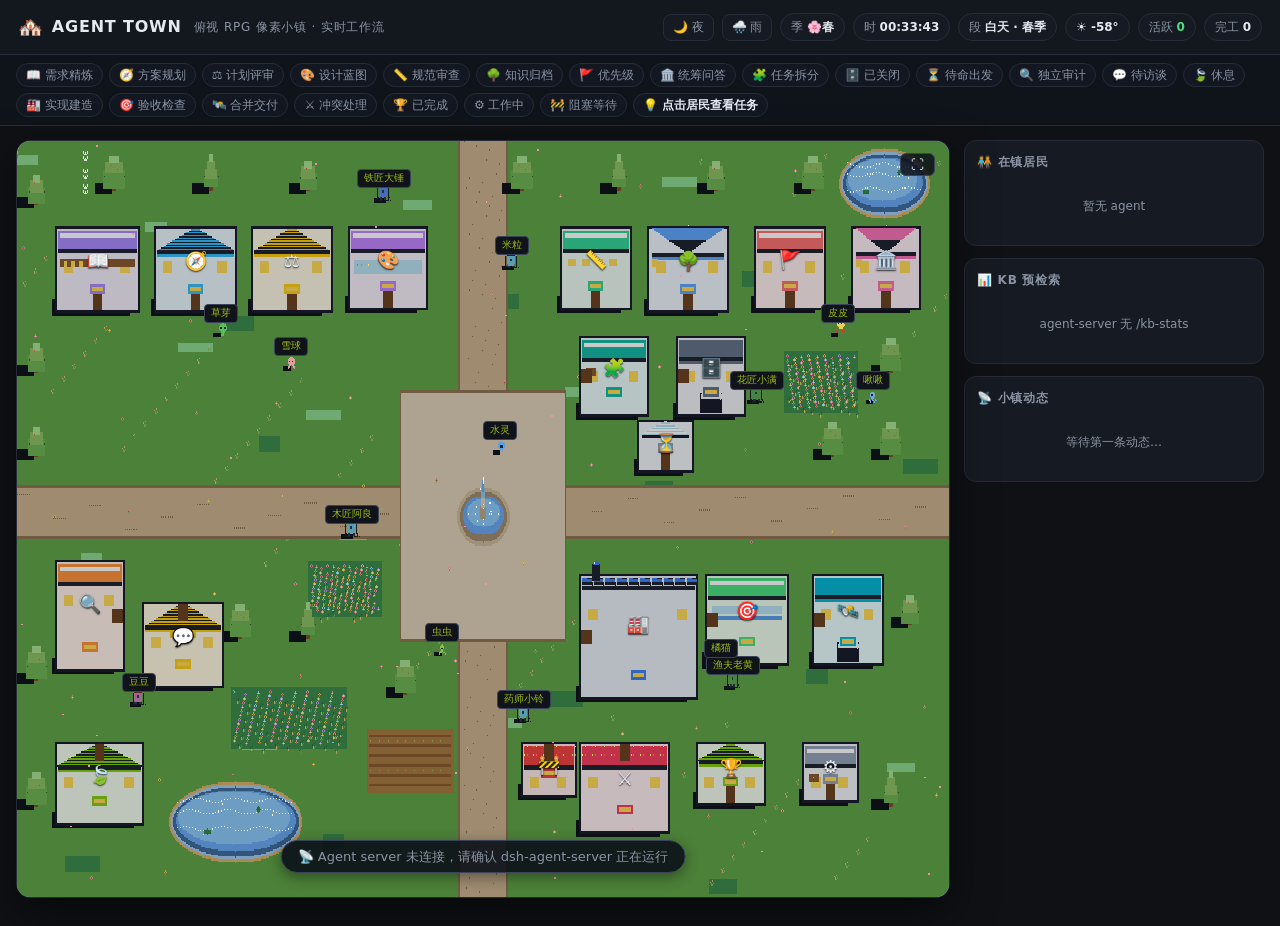
==== deploy/dsh-plugins/agent-monitor.html @ 8bdaf9b3 "feat(monitor): 建筑标牌 18px + 顶部图例动态对齐小镇建筑 - building-sign font-size 17px -> 18px - 顶部状态图例改为从 BUILDING_" ====
<!doctype html>
<html lang="zh-CN">
<head>
<meta charset="utf-8">
<meta name="viewport" content="width=device-width, initial-scale=1">
<title>Agent Town · 像素小镇</title>
<style>
  :root {
    color-scheme: dark;
    --bg: #0f1115; --panel: #161a22; --panel-2: #1c212b; --border: #262c37;
    --text: #e5e9f0; --dim: #8b94a3; --accent: #5eead4; --green: #4ade80;
  }
  * { box-sizing: border-box; }
  body { margin: 0; background: var(--bg); color: var(--text); font: 14px/1.5 system-ui, -apple-system, "Segoe UI", Roboto, "PingFang SC", "Microsoft YaHei", sans-serif; }
  a { color: var(--accent); text-decoration: none; }

  header {
    display: flex; align-items: center; flex-wrap: wrap; gap: 12px;
    padding: 12px 18px; background: rgba(20,24,32,.92);
    border-bottom: 1px solid var(--border); position: sticky; top: 0; z-index: 30;
  }
  .brand { display: flex; align-items: center; gap: 8px; font-weight: 800; letter-spacing: .05em; font-size: 16px; }
  .brand .logo { font-size: 20px; }
  .brand .sub { color: var(--dim); font-size: 12px; font-weight: 400; margin-left: 4px; }
  .stats { margin-left: auto; display: flex; gap: 8px; flex-wrap: wrap; align-items: center; }
  .stat { border: 1px solid var(--border); background: var(--panel); border-radius: 999px; padding: 4px 10px; color: var(--dim); font-size: 12px; }
  .stat b { color: var(--text); }
  .stat.live b { color: var(--green); }
  .iconbtn { background: var(--panel); border: 1px solid var(--border); color: var(--dim); border-radius: 8px; padding: 4px 9px; font-size: 12px; cursor: pointer; }
  .iconbtn:hover { color: var(--text); border-color: var(--accent); }
  .legend { display: flex; gap: 6px; flex-wrap: wrap; padding: 8px 16px; border-bottom: 1px solid var(--border); background: rgba(16,20,28,.8); }
  .legend span { color: var(--dim); font-size: 12px; border: 1px solid var(--border); border-radius: 999px; padding: 2px 9px; background: #121722; }
  .legend b { color: var(--text); }

  .layout { display: grid; grid-template-columns: minmax(0,1fr) 300px; gap: 14px; padding: 14px 16px 28px; max-width: 1680px; margin: 0 auto; }
  @media (max-width: 980px) { .layout { grid-template-columns: 1fr; } }

  .town-panel { background: #12151d; border: 1px solid var(--border); border-radius: 14px; overflow: hidden; box-shadow: 0 16px 44px rgba(0,0,0,.5); position: relative; min-height: 520px; }
  .town { position: relative; width: 100%; height: clamp(600px, 84vh, 960px); overflow: hidden; background: #78c8f0; }
  canvas { display: block; width: 100%; height: 100%; image-rendering: pixelated; image-rendering: crisp-edges; }
  #fullscreenBtn { position: absolute; top: 12px; right: 14px; z-index: 20; background: rgba(12,16,24,.85); color: #fff; border: 1px solid #3a4358; border-radius: 6px; padding: 3px 10px; font-size: 13px; cursor: pointer; }
  #fullscreenBtn:hover { border-color: var(--accent); color: var(--accent); }
  #empty { position: absolute; left: 50%; bottom: 24px; transform: translateX(-50%); background: rgba(12,16,24,.9); border: 1px solid #3a4358; color: var(--dim); border-radius: 999px; padding: 6px 16px; z-index: 8; font-size: 13px; box-shadow: 0 4px 14px rgba(0,0,0,.4); }

  .agent-hit { position: absolute; transform: translate(-50%,-100%); pointer-events: auto; cursor: pointer; z-index: 5; width: 26px; height: 32px; }
  .agent-hit .ab { position: absolute; left: 50%; bottom: 42px; transform: translateX(-50%); white-space: nowrap; background: #10131a; border: 1px solid #39435a; color: #e5e9f0; padding: 3px 7px; font-size: 11px; border-radius: 6px; box-shadow: 0 4px 10px rgba(0,0,0,.4); opacity: 0; transition: opacity .3s; pointer-events: none; }
  .agent-hit .at { position: absolute; left: 50%; bottom: -8px; transform: translateX(-50%); white-space: nowrap; background: #10131a; border: 1px solid #39435a; color: #9bbc0f; padding: 1px 6px; font-size: 10px; border-radius: 4px; pointer-events: none; font-family: ui-monospace, monospace; max-width: 220px; overflow: hidden; text-overflow: ellipsis; }
  .agent-hit .heart { position: absolute; left: 50%; top: 8px; transform: translateX(-50%); font-size: 16px; opacity: 0; pointer-events: none; }
  .building-sign { position: absolute; transform: translate(-50%,-50%); font-size: 18px; line-height: 1; pointer-events: none; z-index: 3; text-shadow: 0 1px 2px rgba(0,0,0,.5), 0 1px 1px rgba(0,0,0,.35); }
  .agent-hit .heart.show { animation: heartUp 1s ease-out forwards; }
  @keyframes heartUp { 0% { opacity: 0; transform: translate(-50%,0) scale(.6); } 20% { opacity: 1; } 100% { opacity: 0; transform: translate(-50%,-46px) scale(1.4); } }
  .agent-hit.visible .ab { opacity: 1; }
  .agent-hit:hover .ab { opacity: 1; }

  .side { display: flex; flex-direction: column; gap: 12px; }
  .panel { background: var(--panel); border: 1px solid var(--border); border-radius: 12px; padding: 12px; }
  .panel h3 { margin: 0 0 8px; font-size: 12px; color: var(--dim); letter-spacing: .06em; }
  .roster { display: flex; flex-direction: column; gap: 6px; max-height: 320px; overflow-y: auto; }
  .roster-item { display: flex; align-items: center; gap: 8px; padding: 6px 8px; background: var(--panel-2); border: 1px solid var(--border); border-radius: 8px; cursor: pointer; }
  .roster-item:hover { border-color: var(--accent); }
  .roster-item .ava { width: 26px; height: 26px; flex: 0 0 26px; display: grid; place-items: center; font-size: 15px; }
  .roster-item .info { min-width: 0; flex: 1; }
  .roster-item .name { font-size: 12px; display: flex; gap: 6px; align-items: center; min-width: 0; overflow: hidden; }
  .roster-item .rel { background: #334155; color: #cbd5e1; border-radius: 4px; padding: 0 4px; font-size: 9px; line-height: 14px; font-family: ui-monospace, monospace; flex: none; }
  .roster-item .dot { width: 8px; height: 8px; border-radius: 50%; }
  .roster-item .task { color: var(--dim); font-size: 11px; white-space: nowrap; overflow: hidden; text-overflow: ellipsis; }
  .roster-item .meta { color: var(--dim); font-size: 10px; margin-top: 2px; }
  .empty { color: var(--dim); text-align: center; padding: 18px 8px; font-size: 12px; }
  .log { display: flex; flex-direction: column; gap: 5px; max-height: 320px; overflow-y: auto; }
  .log-item { font-size: 11px; color: var(--dim); border-left: 3px solid #3a4358; padding: 1px 0 1px 8px; }
  .log-item b { color: var(--text); }
  .log-item .time { color: #5b6b85; font-size: 9px; margin-right: 6px; }

  #detail { position: fixed; left: 50%; top: 50%; transform: translate(-50%,-46%) scale(.96); opacity: 0; pointer-events: none; width: min(400px, calc(100vw - 32px)); background: #12151d; border: 1px solid #3a4358; border-radius: 12px; box-shadow: 0 18px 60px rgba(0,0,0,.7); z-index: 80; padding: 16px; transition: opacity .2s, transform .2s; }
  #detail.show { opacity: 1; pointer-events: auto; transform: translate(-50%,-50%) scale(1); }
  #detail .d-head { display: flex; align-items: center; gap: 12px; margin-bottom: 12px; }
  #detail .d-ava { width: 42px; height: 42px; border-radius: 8px; display: grid; place-items: center; font-size: 22px; background: var(--panel-2); border: 1px solid var(--border); }
  #detail .d-title { font-weight: 800; font-size: 15px; }
  #detail .d-sub { color: var(--dim); font-size: 11px; word-break: break-all; }
  #detail .d-actions { display: flex; gap: 8px; margin-top: 12px; flex-wrap: wrap; }
  .btn { background: var(--panel-2); border: 1px solid var(--border); color: var(--text); border-radius: 8px; padding: 6px 12px; font-size: 12px; cursor: pointer; }
  .btn:hover { border-color: var(--accent); color: var(--accent); }
  .btn.primary { background: #2e6b4f; border-color: #3e8f6a; color: #fff; }
  .btn.close { margin-left: auto; }
  .kv { display: grid; grid-template-columns: 84px 1fr; gap: 4px 8px; font-size: 12px; }
  .kv dt { color: var(--dim); }
  .kv dd { margin: 0; color: var(--text); word-break: break-word; }

  /* KB 预检索小图（/kb-stats） */
  .kb-summary { display: flex; gap: 8px; flex-wrap: wrap; font-size: 11px; color: var(--dim); margin-bottom: 6px; }
  .kb-summary b { color: var(--text); }
  .kb-bars { display: flex; gap: 2px; align-items: flex-end; height: 36px; }
  .kb-bar { flex: 1; min-width: 0; background: #2e6b4f; border-radius: 2px 2px 0 0; position: relative; }
  .kb-bar.dim { background: #1d2733; }
  .kb-bar .v { position: absolute; bottom: 100%; left: 50%; transform: translateX(-50%); font-size: 9px; color: var(--dim); white-space: nowrap; }
  .kb-bar:hover { background: var(--accent); }
  .kb-x { display: flex; gap: 2px; font-size: 8px; color: #5b6b85; margin-top: 2px; }
  .kb-x span { flex: 1; text-align: center; overflow: hidden; }
  .kb-note { font-size: 10px; color: #5b6b85; margin-top: 4px; }
  #toast { position: fixed; left: 50%; bottom: 24px; transform: translateX(-50%) translateY(16px); background: #12151d; border: 1px solid var(--accent); color: var(--text); padding: 6px 16px; border-radius: 999px; font-size: 12px; opacity: 0; pointer-events: none; transition: all .25s; z-index: 90; box-shadow: 0 6px 20px rgba(0,0,0,.5); }
  #toast.show { opacity: 1; transform: translateX(-50%) translateY(0); }

  /* 问答弹窗（接入 agent-server /agent/chat，KB-first + 项目上下文自动注入） */
  #chat { position: fixed; right: 20px; bottom: 20px; width: min(560px, calc(100vw - 32px)); height: min(540px, calc(100vh - 32px)); background: #12151d; border: 1px solid #3a4358; border-radius: 14px; display: flex; flex-direction: column; z-index: 85; box-shadow: 0 18px 60px rgba(0,0,0,.7); overflow: hidden; }
  #chat.hidden { display: none; }
  .c-head { display: flex; align-items: center; gap: 10px; padding: 12px 14px; border-bottom: 1px solid var(--border); }
  .c-title { font-weight: 800; font-size: 14px; white-space: nowrap; }
  .c-sub { color: var(--dim); font-size: 11px; flex: 1; overflow: hidden; text-overflow: ellipsis; white-space: nowrap; }
  .c-body { flex: 1; overflow-y: auto; padding: 10px 12px; display: flex; flex-direction: column; gap: 8px; }
  .msg { max-width: 86%; padding: 6px 10px; border-radius: 10px; font-size: 12px; white-space: pre-wrap; word-break: break-word; line-height: 1.55; }
  .msg.user { align-self: flex-end; background: #2e6b4f; color: #fff; }
  .msg.ai { align-self: flex-start; background: var(--panel-2); color: var(--text); border: 1px solid var(--border); }
  .msg.err { align-self: flex-start; background: #3a2020; color: #fca5a5; border: 1px solid #5b3030; }
  .c-config { display: flex; gap: 6px; padding: 6px 12px; border-top: 1px solid var(--border); }
  .c-config input { flex: 1; background: var(--panel-2); border: 1px solid var(--border); color: var(--text); border-radius: 6px; padding: 4px 8px; font-size: 11px; }
  .c-config input:focus { outline: none; border-color: var(--accent); }
  .c-input-row { display: flex; gap: 8px; padding: 0 12px 10px; }
  .c-input-row input { flex: 1; background: var(--panel-2); border: 1px solid var(--border); color: var(--text); border-radius: 8px; padding: 8px 10px; font-size: 13px; }
  .c-input-row input:focus { outline: none; border-color: var(--accent); }
  .c-status { padding: 0 14px 8px; color: var(--dim); font-size: 11px; min-height: 16px; }
  #cSending { display: none; }
  #cSending.show { display: inline; }
  .c-hint { color: var(--dim); font-size: 10px; padding: 0 12px 8px; }
</style>
</head>
<body>
<header>
  <div class="brand"><span class="logo">🏘️</span>AGENT TOWN <span class="sub">俯视 RPG 像素小镇 · 实时工作流</span></div>
  <div class="stats">
    <button class="iconbtn" id="nightBtn" title="昼夜开关">🌙 夜</button>
    <button class="iconbtn" id="rainBtn" title="雨天开关">🌧️ 雨</button>
    <span class="stat">季 <b id="season">春</b></span>
    <span class="stat">时 <b id="clock">--:--</b></span><span class="stat">段 <b id="period">—</b></span><span class="stat"><b id="sun">☀</b></span>
    <span class="stat live">活跃 <b id="count">0</b></span>
    <span class="stat">完工 <b id="finished">0</b></span>
  </div>
</header>
<div class="legend" id="legend"></div>
<main class="layout">
  <section class="town-panel">
    <div class="town" id="town">
      <canvas id="townCanvas" width="960" height="540"></canvas>
      <button id="fullscreenBtn" title="全屏观看小镇">⛶</button>
      <div id="empty">🌆 小镇空闲 — 等待 agent 上工…</div>
    </div>
  </section>
  <aside class="side">
    <div class="panel"><h3>🧑‍🤝‍🧑 在镇居民</h3><div class="roster" id="roster"><div class="empty">暂无 agent</div></div></div>
    <div class="panel"><h3>📊 KB 预检索</h3><div id="kbStats"><div class="empty">等待数据…</div></div></div>
    <div class="panel"><h3>📡 小镇动态</h3><div class="log" id="log"><div class="empty">等待第一条动态…</div></div></div>
  </aside>
</main>

<div id="detail">
  <div class="d-head"><div class="d-ava" id="dAva">🤖</div><div><div class="d-title" id="dTitle">Agent</div><div class="d-sub" id="dSub">session</div></div></div>
  <dl class="kv" id="dKv"></dl>
  <div class="d-actions">
    <button class="btn primary" id="dCheer">💗 加油</button>
    <button class="btn" id="dGrill">💬 问答</button>
    <button class="btn" id="dLocate">📍 定位</button>
    <button class="btn close" id="dClose">关闭</button>
  </div>
</div>

<div id="chat" class="hidden">
  <div class="c-head">
    <div class="c-title">💬 问答</div>
    <div class="c-sub" id="cSub">选择居民发起提问</div>
    <button class="btn close" id="cClose">关闭</button>
  </div>
  <div class="c-body" id="cBody">
    <div class="empty">向该 agent 发起提问。首问会自动注入<b>项目上下文</b>（CONTEXT/ADR/规范）与<b>全局知识库预检索</b>，命中即引用、未命中才自行推理。</div>
  </div>
  <div class="c-config">
    <input id="cProvider" placeholder="provider" title="模型供应商（改后作用于新会话）">
    <input id="cModel" placeholder="model" title="模型名（改后作用于新会话）">
  </div>
  <div class="c-input-row">
    <input id="cInput" placeholder="输入你的问题…（Enter 发送）" autocomplete="off">
    <button class="btn primary" id="cSend">发送</button>
  </div>
  <div class="c-status"><span id="cSending">⏳ 思考中…</span></div>
  <div class="c-hint">provider/model 默认取面板配置；同一 agent 的会话自动延续（多轮上下文），新会话才重新预检索。</div>
</div>
<div id="toast"></div>

<script>
"use strict";
/* ============================================================================
 * Agent Town —— 参考 demo_game_town_1920 的俯视 RPG 小镇画风
 * 逻辑画布 960x540，image-rendering:pixelated 放大。
 * 四季 + 昼夜（实时太阳角度/影子）+ 季节粒子 + A* 寻路 + 装饰居民互动。
 * 数据：agent-server /agents，每 2s 轮询。
 * ========================================================================== */

const W = 960, H = 540;
const POLL_MS = 2000;
const DAY_MS = 600000;
const SEASON_DAYS = 8;
const TIME_OFFSET = (7.5 / 24) * DAY_MS;

const STAGE = {
  refining:      { label: '需求精炼', occupation: '需求精炼师', building: '需求精炼坊', zone: '北文职区', color: '#a78bfa', emoji: '📖', icon: '📖', symbol: '📚', action: '研读需求', bubble: '提炼需求…' },
  planning:      { label: '方案规划', occupation: '规划设计师', building: '规划院', zone: '北文职区', color: '#38bdf8', emoji: '🧭', icon: '🧭', symbol: '🗺️', action: '绘制路线', bubble: '推演方案…' },
  'plan-review': { label: '计划评审', occupation: '评审官', building: '评审厅', zone: '北文职区', color: '#facc15', emoji: '⚖️', icon: '⚖️', symbol: '⚖️', action: '核对计划', bubble: '查漏洞…' },
  implementing:  { label: '实现建造', occupation: '开发工程师', building: '开发工厂', zone: '东工业区', color: '#3b82f6', emoji: '🏭', icon: '🏭', symbol: '🔨', action: '敲码建造', bubble: '动手实现…' },
  review:        { label: '验收检查', occupation: '验收工程师', building: '验收场', zone: '东工业区', color: '#4ade80', emoji: '🎯', icon: '🎯', symbol: '🛡️', action: '逐条验收', bubble: '核对 AC…' },
  merge:         { label: '合并交付', occupation: '发布工程师', building: '合并发布站', zone: '东工业区', color: '#06b6d4', emoji: '🛰️', icon: '🛰️', symbol: '🔀', action: '合并发布', bubble: '打包发布…' },
  audit:         { label: '独立审计', occupation: '审计师', building: '审计塔', zone: '西知识区', color: '#fb923c', emoji: '🔍', icon: '🔍', symbol: '📜', action: '独立复核', bubble: '独立复核…' },
  priority:      { label: '优先级', occupation: '优先级评估师', building: '优先级塔', zone: '北文职区', color: '#f87171', emoji: '🚩', icon: '🚩', symbol: '🚩', action: '排定优先级', bubble: '该先做…' },
  pm:            { label: '统筹问答', occupation: '统筹 PM', building: '统筹议事厅', zone: '中央广场', color: '#f472b6', emoji: '🏛️', icon: '🏛️', symbol: '🗣️', action: '访谈统筹', bubble: '聊聊决策…' },
  design:        { label: '设计蓝图', occupation: '架构设计师', building: '设计工坊', zone: '北文职区', color: '#c084fc', emoji: '🎨', icon: '🎨', symbol: '📐', action: '绘制蓝图', bubble: '画架构…' },
  split:         { label: '任务拆分', occupation: '任务拆分师', building: '拆分工作台', zone: '东北区', color: '#14b8a6', emoji: '🧩', icon: '🧩', symbol: '🧩', action: '拆分任务', bubble: '拆小块…' },
  conflict:      { label: '冲突处理', occupation: '仲裁员', building: '仲裁庭', zone: '东工业区', color: '#f43f5e', emoji: '⚔️', icon: '⚔️', symbol: '🛠️', action: '解决冲突', bubble: '要仲裁…' },
  blocked:       { label: '阻塞等待', occupation: '阻塞等待者', building: '阻塞等待亭', zone: '中央广场', color: '#ef4444', emoji: '🚧', icon: '🚧', symbol: '⛔', action: '等待解除', bubble: '卡住了…' },
  'needs-grilling': { label: '待访谈', occupation: '待访谈者', building: '访谈茶馆', zone: '南自然区', color: '#facc15', emoji: '💬', icon: '💬', symbol: '❓', action: '等待访谈', bubble: '不清楚…' },
  done:          { label: '已完成', occupation: '交付庆祝者', building: '凯旋广场', zone: '中央广场', color: '#84cc16', emoji: '🏆', icon: '🏆', symbol: '✅', action: '交付庆祝', bubble: '完成！' },
  closed:        { label: '已关闭', occupation: '归档管理员', building: '归档小馆', zone: '西知识区', color: '#64748b', emoji: '🗄️', icon: '🗄️', symbol: '🔒', action: '归档封存', bubble: '已归档…' },
  ready:         { label: '待命出发', occupation: '待命者', building: '待命驿站', zone: '中央广场', color: '#94a3b8', emoji: '⏳', icon: '⏳', symbol: '🕐', action: '等待派发', bubble: '随时出发…' },
  conventions:   { label: '规范审查', occupation: '规范审查员', building: '规范文书房', zone: '北文职区', color: '#34d399', emoji: '📏', icon: '📏', symbol: '📏', action: '检查规范', bubble: '对规范…' },
  knowledge:     { label: '知识归档', occupation: '知识管理员', building: '知识树馆', zone: '西知识区', color: '#60a5fa', emoji: '🌳', icon: '🌳', symbol: '📚', action: '提炼知识', bubble: '沉淀知识…' },
  idle:          { label: '休息', occupation: '休息居民', building: '休息草坪', zone: '南自然区', color: '#64748b', emoji: '🍃', icon: '🍃', symbol: '☕', action: '恢复体力', bubble: '休息中…' },
  working:       { label: '工作中', occupation: '综合工作者', building: '综合工位', zone: '中央广场', color: '#94a3b8', emoji: '⚙️', icon: '⚙️', symbol: '⚙️', action: '执行中', bubble: '忙碌中…' }
};

const STATION_POS = {};
/* ---------- 四季色板（宝可梦金银调） ---------- */
const SEASONS = [
  { name: "春", emoji: "🌸", sky: "#78c8f0", sky2: "#b8ecff", M: "#48a848", L: "#7bc86a", H: "#e8c880", W: "#fff8ec", Y: "#ffd858", D: "#1a1c2c", B: "#5888e0", G: "#58b858", K: "#6b4423", R: "#e85040", P: "#f48fb0", particle: "petal" },
  { name: "夏", emoji: "☀️", sky: "#60b0f0", sky2: "#a8e0ff", M: "#3c9c40", L: "#78d05e", H: "#f0d080", W: "#fffaf0", Y: "#ffd24a", D: "#1a1c2c", B: "#4a8ee8", G: "#58b858", K: "#6b4423", R: "#e85040", P: "#f07098", particle: "rain" },
  { name: "秋", emoji: "🍂", sky: "#a8c8e0", sky2: "#f0e0b8", M: "#a08040", L: "#d0b058", H: "#e8c880", W: "#faf0da", Y: "#e8a828", D: "#2a2418", B: "#9fb8d8", G: "#8a8a4a", K: "#6e4a1f", R: "#d06040", P: "#e09070", particle: "leaf" },
  { name: "冬", emoji: "❄️", sky: "#90b8d8", sky2: "#e0ecf8", M: "#78a0a8", L: "#d0e0e8", H: "#f0e8e0", W: "#ffffff", Y: "#f2c94c", D: "#2c4458", B: "#7fa4d8", G: "#8ab8c8", K: "#5d4a35", R: "#b85048", P: "#e0b0c0", particle: "snow" }
];

function hexRGB(hex) { return [parseInt(hex.slice(1, 3), 16), parseInt(hex.slice(3, 5), 16), parseInt(hex.slice(5, 7), 16)]; }
function mix(c, t, f) { return c + (t - c) * f; }
function shade(hex, bright, nightF, duskF, warmF) {
  let [r, g, b] = hexRGB(hex);
  const nt = nightF * 0.5, ot = duskF * 0.25, wt = (warmF || 0) * 0.35;
  r = mix(r, 0x18, nt); g = mix(g, 0x22, nt); b = mix(b, 0x40, nt);
  r = mix(r, 0xe0, ot); g = mix(g, 0x84, ot); b = mix(b, 0x3c, ot);
  r = mix(r, 0xe8, wt); g = mix(g, 0x90, wt); b = mix(b, 0x48, wt);
  r = Math.min(255, Math.round(r * bright));
  g = Math.min(255, Math.round(g * bright));
  b = Math.min(255, Math.round(b * bright));
  return ((0xff000000) | (r << 16) | (g << 8) | b) >>> 0;
}
function daylight(min) { if (min < 330 || min > 1050) return 0; return Math.sin(((min - 330) / 720) * Math.PI); }

/* ---------- 绘制基元 ---------- */
function makeBuf() { return new Uint32Array(W * H); }
function px(b, x, y, c) { x |= 0; y |= 0; if (x >= 0 && x < W && y >= 0 && y < H) b[y * W + x] = c; }
function rect(b, x, y, w, h, c) { for (let j = 0; j < h; j++) for (let i = 0; i < w; i++) px(b, x + i, y + j, c); }
function fillEllipse(b, cx, cy, rx, ry, c) {
  for (let j = -Math.ceil(ry); j <= Math.ceil(ry); j++) {
    const t = Math.max(0, 1 - (j * j) / (ry * ry));
    const w = Math.round(rx * Math.sqrt(t));
    for (let i = -w; i <= w; i++) px(b, Math.round(cx + i), Math.round(cy + j), c);
  }
}
function spr(b, rows, x, y, colors, flip) {
  const h = rows.length, w = rows[0].length;
  for (let j = 0; j < h; j++) for (let i = 0; i < w; i++) {
    const ch = rows[j][i];
    if (ch === '.' || ch === ' ') continue;
    const c = (colors && colors[ch]) || 0xff1a1c2c;
    px(b, x + (flip ? w - 1 - i : i), y + j, c);
  }
}

/* ---------- 精灵 ---------- */
const HOUSE = [
  "DDDDDDDDDDDDDDDDDDDDDDDDDDDDDDDD",
  "DDDDWWWWWWWWWWWWWWWWWWWWWWWWDDDD",
  "DDDDWWWWWWWWWWWWWWWWWWWWWWWWDDDD",
  "DDDDWWWWWWWWWWWWWWWWWWWWWWWWDDDD",
  "DDDDWWWYYYYYYYYYYYYYYYYYYYWWDDDD",
  "DDDDWWWYYYYYYYYYYYYYYYYYYYWWDDDD",
  "DDDDPPPPPPPPPPPPPPPPPPPPPPPPWDDD",
  "DDDDPPPWWWWWWWWWWWWWWWWWWWPPWDDD",
  "DDDDPPPWWWWWWWWWWWWWWWWWWWPPWDDD",
  "DDDDPPPWWWWWWWWWWWWWWWWWWWPPWDDD",
  "DDDDPPPWWYKYYKWWWWWWKYYKYYWWPDDD",
  "DDDDPPPWWYKYYKWWWWWWKYYKYYWWPDDD",
  "DDDDPPPWWWKKKKWWWWWWKKKKKKWWPDDD",
  "DDDDPPPWWWKKKKWWWWWWKKKKKKWWPDDD",
  "DDDDPPPWWWWWWWWWWWWWWWWWWWWWPDDD",
  "DDDDPPPWWWWWWWWWWWWWWWWWWWWWPDDD",
  "DDDDDDDDDDDDDDDDDDDDDDDDDDDDDDDD"
];
const NPC = {
  stand: {
    hat0: [
    '....RRRRRRRRR......',
    '...RRRRRRRRRRR.....',
    '..RRRRRRRRRRRRR....',
    '..RRRRRRRRRRRRR....',
    '..RRHHHHHHHHHRR....',
    '..RHFFFFFFFFFHR....',
    '..RHFFFFFFFFFHR....',
    '..RHFFEEEEEEFFHR...',
    '..RHFFEEEEEEFFHR...',
    '..RHFFFFFFFFFHR....',
    '..RHHFFFFFFFFHHR...',
    '..RRHHHHHHHHHHRR...',
    '..A.SSSSSSSSSS.A...',
    '..A.SSSSSSSSSS.A...',
    '..A.SSSSSTTSSSS.A..',
    '..A.SSSSSTTSSSS.A..',
    '..A.SSSSSSSSSS.A...',
    '..A.SSSSSSSSSS.A...',
    '..A.SSSSSSSSSS.A...',
    '..A..SSSSSSSS..A...',
    '..AA.TTTTTTTT.AA...',
    '..A..TTT..TTT..A...',
    '..A.BBBB..BBBB.A...',
    '..A.BBBB..BBBB.A...'
  ],
    hat1: [
    '.....RRRRRRRRR.....',
    '....RRRRRRRRRRR....',
    '...RRRRRRRRRRRRR...',
    '...RRRRRRRRRRRRR...',
    '..RRRRHHHHHHHHHRR..',
    '..RHFFFFFFFFFHR....',
    '..RHFFFFFFFFFHR....',
    '..RHFFEEEEEEFFHR...',
    '..RHFFEEEEEEFFHR...',
    '..RHFFFFFFFFFHR....',
    '..RHHFFFFFFFFHHR...',
    '..RRHHHHHHHHHHRR...',
    '..A.SSSSSSSSSS.A...',
    '..A.SSSSSSSSSS.A...',
    '..A.SSSSSTTSSSS.A..',
    '..A.SSSSSTTSSSS.A..',
    '..A.SSSSSSSSSS.A...',
    '..A.SSSSSSSSSS.A...',
    '..A.SSSSSSSSSS.A...',
    '..A..SSSSSSSS..A...',
    '..AA.TTTTTTTT.AA...',
    '..A..TTT..TTT..A...',
    '..A.BBBB..BBBB.A...',
    '..A.BBBB..BBBB.A...'
  ],
    hat2: [
    '....NNNNNNNNNN.....',
    '...NNNNNNNNNNNN....',
    '..NNNNNNNNNNNNNN...',
    '..NNHHHHHHHHHHNN...',
    '..NHFFFFFFFFFHN....',
    '..NHFFFFFFFFFHN....',
    '..NHFFEEEEEEFFHN...',
    '..NHFFEEEEEEFFHN...',
    '..NHFFFFFFFFFHN....',
    '..NHHFFFFFFFFHHN...',
    '..NNHHHHHHHHHHNN...',
    '...NNNNNNNNNNNN....',
    '..A.SSSSSSSSSS.A...',
    '..A.SSSSSSSSSS.A...',
    '..A.SSSSSTTSSSS.A..',
    '..A.SSSSSTTSSSS.A..',
    '..A.SSSSSSSSSS.A...',
    '..A.SSSSSSSSSS.A...',
    '..A.SSSSSSSSSS.A...',
    '..A..SSSSSSSS..A...',
    '..AA.TTTTTTTT.AA...',
    '..A..TTT..TTT..A...',
    '..A.BBBB..BBBB.A...',
    '..A.BBBB..BBBB.A...'
  ],
  },
  walk1: {
    hat0: [
    '....RRRRRRRRR......',
    '...RRRRRRRRRRR.....',
    '..RRRRRRRRRRRRR....',
    '..RRRRRRRRRRRRR....',
    '..RRHHHHHHHHHRR....',
    '..RHFFFFFFFFFHR....',
    '..RHFFFFFFFFFHR....',
    '..RHFFEEEEEEFFHR...',
    '..RHFFEEEEEEFFHR...',
    '..RHFFFFFFFFFHR....',
    '..RHHFFFFFFFFHHR...',
    '..RRHHHHHHHHHHRR...',
    '..A.SSSSSSSSSS.A...',
    '..A.SSSSSSSSSS.A...',
    '..A.SSSSSTTSSSS.A..',
    '..A.SSSSSTTSSSS.A..',
    '..A.SSSSSSSSSS.A...',
    '..A.SSSSSSSSSS.A...',
    '..A.SSSSSSSSSS.A...',
    '..A..SSSSSSSS..A...',
    '..AA.TTT..TTTT.AA..',
    '..A..TTT....TTT.A..',
    '..A.BBBB.....BBBB..',
    '..A.BBBB.....BBBB..'
  ],
    hat1: [
    '.....RRRRRRRRR.....',
    '....RRRRRRRRRRR....',
    '...RRRRRRRRRRRRR...',
    '...RRRRRRRRRRRRR...',
    '..RRRRHHHHHHHHHRR..',
    '..RHFFFFFFFFFHR....',
    '..RHFFFFFFFFFHR....',
    '..RHFFEEEEEEFFHR...',
    '..RHFFEEEEEEFFHR...',
    '..RHFFFFFFFFFHR....',
    '..RHHFFFFFFFFHHR...',
    '..RRHHHHHHHHHHRR...',
    '..A.SSSSSSSSSS.A...',
    '..A.SSSSSSSSSS.A...',
    '..A.SSSSSTTSSSS.A..',
    '..A.SSSSSTTSSSS.A..',
    '..A.SSSSSSSSSS.A...',
    '..A.SSSSSSSSSS.A...',
    '..A.SSSSSSSSSS.A...',
    '..A..SSSSSSSS..A...',
    '..AA.TTT..TTTT.AA..',
    '..A..TTT....TTT.A..',
    '..A.BBBB.....BBBB..',
    '..A.BBBB.....BBBB..'
  ],
    hat2: [
    '....NNNNNNNNNN.....',
    '...NNNNNNNNNNNN....',
    '..NNNNNNNNNNNNNN...',
    '..NNHHHHHHHHHHNN...',
    '..NHFFFFFFFFFHN....',
    '..NHFFFFFFFFFHN....',
    '..NHFFEEEEEEFFHN...',
    '..NHFFEEEEEEFFHN...',
    '..NHFFFFFFFFFHN....',
    '..NHHFFFFFFFFHHN...',
    '..NNHHHHHHHHHHNN...',
    '...NNNNNNNNNNNN....',
    '..A.SSSSSSSSSS.A...',
    '..A.SSSSSSSSSS.A...',
    '..A.SSSSSTTSSSS.A..',
    '..A.SSSSSTTSSSS.A..',
    '..A.SSSSSSSSSS.A...',
    '..A.SSSSSSSSSS.A...',
    '..A.SSSSSSSSSS.A...',
    '..A..SSSSSSSS..A...',
    '..AA.TTT..TTTT.AA..',
    '..A..TTT....TTT.A..',
    '..A.BBBB.....BBBB..',
    '..A.BBBB.....BBBB..'
  ],
  },
  walk2: {
    hat0: [
    '....RRRRRRRRR......',
    '...RRRRRRRRRRR.....',
    '..RRRRRRRRRRRRR....',
    '..RRRRRRRRRRRRR....',
    '..RRHHHHHHHHHRR....',
    '..RHFFFFFFFFFHR....',
    '..RHFFFFFFFFFHR....',
    '..RHFFEEEEEEFFHR...',
    '..RHFFEEEEEEFFHR...',
    '..RHFFFFFFFFFHR....',
    '..RHHFFFFFFFFHHR...',
    '..RRHHHHHHHHHHRR...',
    '..A.SSSSSSSSSS.A...',
    '..A.SSSSSSSSSS.A...',
    '..A.SSSSSTTSSSS.A..',
    '..A.SSSSSTTSSSS.A..',
    '..A.SSSSSSSSSS.A...',
    '..A.SSSSSSSSSS.A...',
    '..A.SSSSSSSSSS.A...',
    '..A..SSSSSSSS..A...',
    '..AA.TTTTTT..TT.AA.',
    '..A.TTTT....TTT.A..',
    '..A.BBBB......BBBB.',
    '..A.BBBB......BBBB.'
  ],
    hat1: [
    '.....RRRRRRRRR.....',
    '....RRRRRRRRRRR....',
    '...RRRRRRRRRRRRR...',
    '...RRRRRRRRRRRRR...',
    '..RRRRHHHHHHHHHRR..',
    '..RHFFFFFFFFFHR....',
    '..RHFFFFFFFFFHR....',
    '..RHFFEEEEEEFFHR...',
    '..RHFFEEEEEEFFHR...',
    '..RHFFFFFFFFFHR....',
    '..RHHFFFFFFFFHHR...',
    '..RRHHHHHHHHHHRR...',
    '..A.SSSSSSSSSS.A...',
    '..A.SSSSSSSSSS.A...',
    '..A.SSSSSTTSSSS.A..',
    '..A.SSSSSTTSSSS.A..',
    '..A.SSSSSSSSSS.A...',
    '..A.SSSSSSSSSS.A...',
    '..A.SSSSSSSSSS.A...',
    '..A..SSSSSSSS..A...',
    '..AA.TTTTTT..TT.AA.',
    '..A.TTTT....TTT.A..',
    '..A.BBBB......BBBB.',
    '..A.BBBB......BBBB.'
  ],
    hat2: [
    '....NNNNNNNNNN.....',
    '...NNNNNNNNNNNN....',
    '..NNNNNNNNNNNNNN...',
    '..NNHHHHHHHHHHNN...',
    '..NHFFFFFFFFFHN....',
    '..NHFFFFFFFFFHN....',
    '..NHFFEEEEEEFFHN...',
    '..NHFFEEEEEEFFHN...',
    '..NHFFFFFFFFFHN....',
    '..NHHFFFFFFFFHHN...',
    '..NNHHHHHHHHHHNN...',
    '...NNNNNNNNNNNN....',
    '..A.SSSSSSSSSS.A...',
    '..A.SSSSSSSSSS.A...',
    '..A.SSSSSTTSSSS.A..',
    '..A.SSSSSTTSSSS.A..',
    '..A.SSSSSSSSSS.A...',
    '..A.SSSSSSSSSS.A...',
    '..A.SSSSSSSSSS.A...',
    '..A..SSSSSSSS..A...',
    '..AA.TTTTTT..TT.AA.',
    '..A.TTTT....TTT.A..',
    '..A.BBBB......BBBB.',
    '..A.BBBB......BBBB.'
  ],
  },
  cheer: {
    hat0: [
    '....RRRRRRRRR......',
    '...RRRRRRRRRRR.....',
    '..RRRRRRRRRRRRR....',
    '..RRRRRRRRRRRRR....',
    '..RRHHHHHHHHHRR....',
    '..RHFFFFFFFFFHR....',
    '..RHFFFFFFFFFHR....',
    '..RHFFEEEEEEFFHR...',
    '..RHFFEEEEEEFFHR...',
    '..RHFFFFFFFFFHR....',
    '..RHHFFFFFFFFHHR...',
    '..RRHHHHHHHHHHRR...',
    '..A.SSSSSSSSSS.A...',
    '..A.SSSSSSSSSS.A...',
    '..A.SSSSSTTSSSS.A..',
    '..A.SSSSSTTSSSS.A..',
    '..A.SSSSSSSSSS.A...',
    '..A.SSSSSSSSSS.A...',
    '..A.SSSSSSSSSS.A...',
    '..A.SSSSSSSSSS.A...',
    '..AA.TTTTTTTTT.AA..',
    '..A..TTTTTTTTT..A..',
    '..A.BBBBB..BBBBB.A.',
    '..A.BBBB....BBBB.A.'
  ],
    hat1: [
    '.....RRRRRRRRR.....',
    '....RRRRRRRRRRR....',
    '...RRRRRRRRRRRRR...',
    '...RRRRRRRRRRRRR...',
    '..RRRRHHHHHHHHHRR..',
    '..RHFFFFFFFFFHR....',
    '..RHFFFFFFFFFHR....',
    '..RHFFEEEEEEFFHR...',
    '..RHFFEEEEEEFFHR...',
    '..RHFFFFFFFFFHR....',
    '..RHHFFFFFFFFHHR...',
    '..RRHHHHHHHHHHRR...',
    '..A.SSSSSSSSSS.A...',
    '..A.SSSSSSSSSS.A...',
    '..A.SSSSSTTSSSS.A..',
    '..A.SSSSSTTSSSS.A..',
    '..A.SSSSSSSSSS.A...',
    '..A.SSSSSSSSSS.A...',
    '..A.SSSSSSSSSS.A...',
    '..A.SSSSSSSSSS.A...',
    '..AA.TTTTTTTTT.AA..',
    '..A..TTTTTTTTT..A..',
    '..A.BBBBB..BBBBB.A.',
    '..A.BBBB....BBBB.A.'
  ],
    hat2: [
    '....NNNNNNNNNN.....',
    '...NNNNNNNNNNNN....',
    '..NNNNNNNNNNNNNN...',
    '..NNHHHHHHHHHHNN...',
    '..NHFFFFFFFFFHN....',
    '..NHFFFFFFFFFHN....',
    '..NHFFEEEEEEFFHN...',
    '..NHFFEEEEEEFFHN...',
    '..NHFFFFFFFFFHN....',
    '..NHHFFFFFFFFHHN...',
    '..NNHHHHHHHHHHNN...',
    '...NNNNNNNNNNNN....',
    '..A.SSSSSSSSSS.A...',
    '..A.SSSSSSSSSS.A...',
    '..A.SSSSSTTSSSS.A..',
    '..A.SSSSSTTSSSS.A..',
    '..A.SSSSSSSSSS.A...',
    '..A.SSSSSSSSSS.A...',
    '..A.SSSSSSSSSS.A...',
    '..A.SSSSSSSSSS.A...',
    '..AA.TTTTTTTTT.AA..',
    '..A..TTTTTTTTT..A..',
    '..A.BBBBB..BBBBB.A.',
    '..A.BBBB....BBBB.A.'
  ],
  },
};

const $ = (s) => document.querySelector(s);
const canvas = $('#townCanvas');
const ctx = canvas.getContext('2d');
const agentsLayer = $('#town');
const rosterEl = $('#roster');
const logEl = $('#log');
const emptyEl = $('#empty');

let agents = new Map();
let lastStage = new Map();
let finishedCount = 0;
let selectedId = null;
let agentsConnected = false;
let toastTimer = null;
let nightMode = false;
let rainMode = false;
let curPal = null;

const reducedMotion = window.matchMedia && window.matchMedia('(prefers-reduced-motion: reduce)').matches;

function stageKey(a) {
  const ts = String(a.taskStatus || '').trim();
  const ph = String(a.phase || '').trim();
  const map = { 'round1': 'planning', 'round2': 'implementing', 'plan_review': 'plan-review' };
  if (ts) { if (map[ts]) return map[ts]; if (STAGE[ts]) return ts; }
  if (ph) { if (map[ph]) return map[ph]; if (STAGE[ph]) return ph; }
  return a.status === 'idle' ? 'idle' : 'working';
}
function shortSession(sid) { if (!sid) return 'agent'; if (sid.startsWith('session-')) return sid.slice(8, 14); return sid.slice(0, 6); }
function fmtElapsed(sec) { sec = Number(sec || 0); const h = Math.floor(sec / 3600), m = Math.floor((sec % 3600) / 60), s = sec % 60; return h > 0 ? h + 'h' + m + 'm' : (m > 0 ? m + 'm' + s + 's' : s + 's'); }
function esc(s) { return String(s ?? '').replace(/[&<>"']/g, c => ({ '&': '&amp;', '<': '&lt;', '>': '&gt;', '"': '&quot;', "'": '&#39;' }[c])); }

function agentName(a) {
  const d = a && a.data || {};
  const label = String(d.label || '').trim();
  if (label) return label;
  const task = String(d.task || '').split('\n')[0].trim();
  if (task) return task.length > 26 ? task.slice(0, 26) + '…' : task;
  return shortSession(d.sessionId);
}
function agentRootInfo(a) {
  const seen = new Set();
  let cur = a;
  while (cur && cur.data) {
    const d = cur.data;
    if (d.taskId) return { sessionId: d.sessionId, taskId: d.taskId, task: String(d.task || '').split('\n')[0], project: d.project || '' };
    const pid = d.parentSessionId;
    if (!pid || seen.has(pid)) break;
    seen.add(pid);
    cur = agents.get(pid);
  }
  return null;
}
function agentParentName(a) {
  const pid = a && a.data && a.data.parentSessionId;
  if (!pid) return '';
  const p = agents.get(pid);
  return p ? agentName(p) : shortSession(pid);
}

function palNow(now) {
  const t = now + TIME_OFFSET;
  const day = Math.floor(t / DAY_MS);
  const min = ((t % DAY_MS) / DAY_MS) * 1440;
  const season = SEASONS[Math.floor(day / SEASON_DAYS) % SEASONS.length];
  const dayF = daylight(min);
  const dl = nightMode ? dayF : Math.max(0.45, dayF);
  let bright = 0.55 + 0.45 * Math.max(0, dayF);
  const duskF = dayF < 0.30 ? (0.30 - dayF) / 0.30 : 0;
  const nightF = dayF < 0.10 ? (0.10 - dayF) / 0.10 : 0;
  const rainF = rainMode ? 0.25 : 0;
  if (rainMode) bright = Math.max(0.45, bright * 0.85);
  // Sunrise/sunset warm tint: high in 05:30-08:00 and 16:30-19:30.
  const warmF = ((min >= 300 && min < 480) ? 0.5 - Math.abs((min - 390) / 180 - 0.5) * 0.4
                : (min >= 960 && min < 1140) ? 0.5 - Math.abs((min - 1050) / 180 - 0.5) * 0.4 : 0);
  // Sun geometry: azimuth east->south->west; elevation 0 at horizon, 1 at noon.
  const dayProg = Math.max(0, Math.min(1, (min - 330) / 720));
  const sunElev = Math.max(0, dayF);
  const sunAz = dayProg * Math.PI; // 0 east, PI west
  const shadowLen = (1.55 - sunElev * 0.9) * 24;
  const shadowDx = -Math.cos(sunAz) * shadowLen;
  const shadowDy = -Math.sin(sunAz) * shadowLen * 0.42;
  const sh = (h) => shade(h, bright, nightF, duskF, warmF);
  const shadowColor = shade('#1d2130', Math.max(0.45, bright - 0.35), nightF, duskF);
  return { season, day, min, dayF, dl, bright, nightF, duskF, warmF, rainF,
           sunElev, sunAz, shadowLen, shadowDx, shadowDy, shadowColor,
           skyTop: sh(season.sky), skyBot: sh(season.sky2),
           M: sh(season.M), L: sh(season.L), H: sh(season.H), W: sh(season.W), Y: sh(season.Y),
           D: sh(season.D), B: sh(season.B), G: sh(season.G), K: sh(season.K), R: sh(season.R), P: sh(season.P) };
}
/* ---------- 场景 / A* / 建筑 ---------- */
const TILE = 12;
const GW = Math.ceil(W / TILE);
const GH = Math.ceil(H / TILE);
const walkGrid = new Uint8Array(GW * GH);
for (let i = 0; i < GW * GH; i++) walkGrid[i] = 1;

function gx(x) { return Math.max(0, Math.min(GW - 1, Math.floor(x / TILE))); }
function gy(y) { return Math.max(0, Math.min(GH - 1, Math.floor(y / TILE))); }
function markRect(grid, x, y, w, h, val) {
  const x0 = gx(x), y0 = gy(y), x1 = gx(x + w - 1), y1 = gy(y + h - 1);
  for (let j = y0; j <= y1; j++) for (let i = x0; i <= x1; i++) grid[j * GW + i] = val;
}
function isWalkPx(x, y) { return walkGrid[gy(y) * GW + gx(x)] === 1; }

const BUILDING_DEFS = [
  // 北文职区（左上，竖路左侧）
  { key: 'refining',      x: 40,  y: 62, w: 86, h: 60, roof: '#a78bfa', wall: '#f2edf8', door: 'south' , style: 'library' },
  { key: 'planning',      x: 142, y: 62, w: 84, h: 60, roof: '#38bdf8', wall: '#e8f4fb', door: 'south' , style: 'cottage' },
  { key: 'plan-review',   x: 242, y: 62, w: 82, h: 60, roof: '#facc15', wall: '#fbf5e2', door: 'south' , style: 'hall' },
  { key: 'design',        x: 342, y: 62, w: 80, h: 58, roof: '#c084fc', wall: '#f4ecf8', door: 'south' , style: 'studio' },
  // 北文职区右上
  { key: 'conventions',   x: 560, y: 62, w: 72, h: 58, roof: '#34d399', wall: '#eaf8f0', door: 'south' , style: 'school' },
  { key: 'knowledge',     x: 650, y: 62, w: 82, h: 60, roof: '#60a5fa', wall: '#ecf3fb', door: 'south' , style: 'tower' },
  { key: 'priority',      x: 760, y: 62, w: 72, h: 58, roof: '#f87171', wall: '#fcecec', door: 'south' , style: 'office' },
  { key: 'pm',            x: 860, y: 62, w: 70, h: 58, roof: '#f472b6', wall: '#fcedf5', door: 'south' , style: 'tower' },
  // 东侧上排（竖路右侧，横路之上）
  { key: 'split',         x: 580, y: 140, w: 70, h: 56, roof: '#14b8a6', wall: '#e8faf8', door: 'west' , style: 'shed' },
  { key: 'closed',        x: 680, y: 140, w: 70, h: 56, roof: '#64748b', wall: '#eef1f5', door: 'west' , style: 'gate' },
  { key: 'ready',         x: 640, y: 200, w: 56, h: 36, roof: '#94a3b8', wall: '#f1f4f8', door: 'south' , style: 'greenhouse' },
  // 西知识区（横路之下，竖路左侧）
  { key: 'audit',         x: 40,  y: 300, w: 70, h: 78, roof: '#fb923c', wall: '#fdf1e7', door: 'east' , style: 'office' },
  { key: 'needs-grilling',x: 130, y: 330, w: 82, h: 60, roof: '#facc15', wall: '#fdf6e0', door: 'north' , style: 'cafe' },
  { key: 'idle',          x: 40,  y: 430, w: 90, h: 58, roof: '#84cc16', wall: '#f1faec', door: 'north' , style: 'cottage' },
  // 东工业区（横路之下，竖路右侧）
  { key: 'implementing',  x: 580, y: 310, w: 120, h: 88, roof: '#3b82f6', wall: '#e8eef7', door: 'west' , style: 'factory' },
  { key: 'review',        x: 710, y: 310, w: 84,  h: 64, roof: '#4ade80', wall: '#ebfaeb', door: 'west' , style: 'lab' },
  { key: 'merge',         x: 820, y: 310, w: 72,  h: 64, roof: '#06b6d4', wall: '#e8fafb', door: 'west' , style: 'gate' },
  { key: 'conflict',      x: 580, y: 430, w: 92, h: 64, roof: '#f43f5e', wall: '#fdecef', door: 'north' , style: 'hazard' },
  { key: 'done',          x: 700, y: 430, w: 70, h: 44, roof: '#84cc16', wall: '#f1faec', door: 'south' , style: 'hall' },
  { key: 'working',       x: 810, y: 430, w: 56, h: 42, roof: '#94a3b8', wall: '#f1f4f8', door: 'south' , style: 'shed' },
  { key: 'blocked',       x: 520, y: 430, w: 56, h: 38, roof: '#ef4444', wall: '#fce9e9', door: 'north' , style: 'hazard' }
];

function buildingDoor(bd) {
  const cx = bd.x + bd.w / 2;
  const cy = bd.y + bd.h / 2;
  if (bd.door === 'south') return { x: Math.round(cx), y: Math.round(bd.y + bd.h - 2) };
  if (bd.door === 'north') return { x: Math.round(cx), y: Math.round(bd.y + 2) };
  if (bd.door === 'east')  return { x: Math.round(bd.x + bd.w - 2), y: Math.round(cy) };
  return { x: Math.round(bd.x + 2), y: Math.round(cy) };
}
function buildStationMap() {
  for (const bd of BUILDING_DEFS) {
    markRect(walkGrid, bd.x - 3, bd.y - 3, bd.w + 6, bd.h + 6, 0);
    const door = buildingDoor(bd);
    // keep a small walkable apron in front of the door
    if (bd.door === 'south') markRect(walkGrid, door.x - 7, door.y + 1, 14, 8, 1);
    else if (bd.door === 'north') markRect(walkGrid, door.x - 7, door.y - 9, 14, 8, 1);
    else if (bd.door === 'east') markRect(walkGrid, door.x + 1, door.y - 7, 8, 14, 1);
    else markRect(walkGrid, door.x - 9, door.y - 7, 8, 14, 1);
    STATION_POS[bd.key] = door;
  }
}

/* 建筑标牌：用 STAGE 自带的彩色 emoji 代替低分辨率像素图标，不再画黑框。 */
function initBuildingSigns() {
  for (const bd of BUILDING_DEFS) {
    const meta = STAGE[bd.key] || STAGE.working;
    const el = document.createElement('div');
    el.className = 'building-sign';
    el.textContent = meta.emoji || meta.symbol || '🏠';
    el.style.left = ((bd.x + bd.w / 2) / W * 100) + '%';
    el.style.top = ((bd.y + Math.max(16, Math.round(bd.h * 0.40))) / H * 100) + '%';
    el.title = (meta.building || meta.label || '') + ' — ' + (meta.occupation || '');
    agentsLayer.appendChild(el);
  }
}

/* 顶部图例：从 BUILDING_DEFS 动态生成，确保与小镇建筑图标一一对应、不缺项。 */
function initLegend() {
  const legendEl = $('#legend');
  if (!legendEl) return;
  legendEl.innerHTML = BUILDING_DEFS.map((bd) => {
    const meta = STAGE[bd.key] || STAGE.working;
    return '<span>' + (meta.emoji || meta.symbol || '🏠') + ' ' + esc(meta.label || '') + '</span>';
  }).join('') + '<span><b>💡 点击居民查看任务</b></span>';
}

/* 静态自然障碍：初始化时一次性写入 walkGrid，避免每帧重复标记 */
const TREE_SPOTS = [[20,40],[100,30],[200,30],[300,30],[520,30],[620,30],[720,30],[820,30],[20,160],[20,220],[20,380],[20,470],[900,220],[900,160],[920,340],[840,220],[900,470],[400,390],[300,350],[230,350]];
const NATURE_RECTS = [
  { x: 160, y: 460, w: 130, h: 52 },  // 南侧池塘
  { x: 850, y: 8,   w: 86,  h: 44 },  // 东北池塘
  { x: 220, y: 390, w: 120, h: 44 },  // 南区花田
  { x: 300, y: 300, w: 76,  h: 40 },  // 西侧花田
  { x: 790, y: 150, w: 76,  h: 44 },  // 东侧花田
  { x: 360, y: 420, w: 90,  h: 46 },  // 农田
  { x: 460, y: 248, w: 40,  h: 40 }   // 中央喷泉
];
function buildNatureMap() {
  for (const nr of NATURE_RECTS) markRect(walkGrid, nr.x - 2, nr.y - 2, nr.w + 4, nr.h + 4, 0);
  for (const [tx, ty] of TREE_SPOTS) markRect(walkGrid, tx - 9, ty - 6, 18, 14, 0);
}

function nearestWalkable(x, y) {
  const x0 = gx(x), y0 = gy(y);
  let best = null, bestD = 1e9;
  for (let j = 0; j < GH; j++) for (let i = 0; i < GW; i++) {
    if (!walkGrid[j * GW + i]) continue;
    const d = (i - x0) * (i - x0) + (j - y0) * (j - y0);
    if (d < bestD) { bestD = d; best = { x: i * TILE + TILE / 2, y: j * TILE + TILE / 2 }; }
  }
  return best || { x: W / 2, y: H / 2 };
}

/* 二进制最小堆：让 A* open list 从 O(n) 线性扫描降为 O(log n) */
class MinHeap {
  constructor() { this.a = []; }
  get size() { return this.a.length; }
  push(node) {
    const a = this.a; a.push(node);
    let i = a.length - 1;
    while (i > 0) {
      const p = (i - 1) >> 1;
      if (a[p].f <= a[i].f) break;
      [a[p], a[i]] = [a[i], a[p]];
      i = p;
    }
  }
  pop() {
    const a = this.a, top = a[0], last = a.pop();
    if (a.length && last !== top) {
      a[0] = last;
      let i = 0;
      for (;;) {
        const l = i * 2 + 1, r = l + 1; let m = i;
        if (l < a.length && a[l].f < a[m].f) m = l;
        if (r < a.length && a[r].f < a[m].f) m = r;
        if (m === i) break;
        [a[m], a[i]] = [a[i], a[m]];
        i = m;
      }
    }
    return top;
  }
}

function findPath(sx, sy, tx, ty) {
  sx = Math.max(0, Math.min(W - 1, sx)); sy = Math.max(0, Math.min(H - 1, sy));
  tx = Math.max(0, Math.min(W - 1, tx)); ty = Math.max(0, Math.min(H - 1, ty));
  let gsx = gx(sx), gsy = gy(sy);
  let gtx = gx(tx), gty = gy(ty);
  if (!walkGrid[gsy * GW + gsx]) { const n = nearestWalkable(sx, sy); gsx = gx(n.x); gsy = gy(n.y); }
  if (!walkGrid[gty * GW + gtx]) { const n = nearestWalkable(tx, ty); gtx = gx(n.x); gty = gy(n.y); }
  const key = (x, y) => y * GW + x;
  const came = new Int32Array(GW * GH); came.fill(-1);
  const g = new Float64Array(GW * GH); g.fill(Infinity);
  const f = new Float64Array(GW * GH); f.fill(Infinity);
  const closed = new Uint8Array(GW * GH);
  const open = new MinHeap();
  open.push({ x: gsx, y: gsy, key: key(gsx, gsy), f: Math.abs(gtx - gsx) + Math.abs(gty - gsy) });
  g[key(gsx, gsy)] = 0;
  f[key(gsx, gsy)] = open.a[0].f;
  const dirs = [[1,0],[-1,0],[0,1],[0,-1],[1,1],[1,-1],[-1,1],[-1,-1]];
  let iter = 0;
  while (open.size && iter++ < 12000) {
    const cur = open.pop();
    if (closed[cur.key]) continue;
    if (cur.x === gtx && cur.y === gty) break;
    closed[cur.key] = 1;
    for (const [dx, dy] of dirs) {
      const nx = cur.x + dx, ny = cur.y + dy;
      if (nx < 0 || nx >= GW || ny < 0 || ny >= GH) continue;
      const nk = key(nx, ny);
      if (closed[nk] || !walkGrid[nk]) continue;
      if (dx !== 0 && dy !== 0 && (!walkGrid[key(cur.x + dx, cur.y)] || !walkGrid[key(cur.x, cur.y + dy)])) continue;
      const ng = g[cur.key] + (dx !== 0 && dy !== 0 ? 1.414 : 1);
      if (ng < g[nk]) {
        came[nk] = cur.key;
        g[nk] = ng;
        f[nk] = ng + Math.abs(gtx - nx) + Math.abs(gty - ny);
        open.push({ x: nx, y: ny, key: nk, f: f[nk] });
      }
    }
  }
  if (came[key(gtx, gty)] === -1 && !(gsx === gtx && gsy === gty)) return [];
  const path = [];
  let ck = key(gtx, gty);
  const steps = [];
  while (ck !== -1) {
    const cx = ck % GW, cy = Math.floor(ck / GW);
    steps.push({ x: cx * TILE + TILE / 2, y: cy * TILE + TILE / 2 });
    if (cx === gsx && cy === gsy) break;
    ck = came[ck];
  }
  steps.reverse();
  path.push(...steps);
  return path;
}

function drawShadow(b, x, y, w, h, pal, scale) {
  const k = scale == null ? 1 : scale;
  const sx = Math.round(x + pal.shadowDx * k), sy = Math.round(y + pal.shadowDy * k);
  rect(b, sx, sy, w, h, pal.shadowColor);
}

function drawTree(b, pal, x, y) {
  const v = ((x * 7 + y * 13) % 3);
  rect(b, x - 2, y - 2, 4, 8, pal.K);
  drawShadow(b, x - 8, y + 3, 18, 8, pal, 0.55);
  if (v === 0) { // 圆冠树
    rect(b, x - 9, y - 7, 18, 12, pal.G);
    rect(b, x - 7, y - 12, 14, 9, pal.L);
    rect(b, x - 4, y - 16, 8, 6, shade('#a8e092', pal.bright, pal.nightF, pal.duskF));
    px(b, x - 8, y - 4, shade('#2f6a34', pal.bright, pal.nightF, pal.duskF));
    px(b, x + 8, y - 4, shade('#2f6a34', pal.bright, pal.nightF, pal.duskF));
    if (pal.season.emoji !== '❄️') px(b, x - 2, y - 11, pal.R);
  } else if (v === 1) { // 大圆冠树
    rect(b, x - 11, y - 9, 22, 13, pal.G);
    rect(b, x - 9, y - 15, 18, 8, pal.L);
    rect(b, x - 5, y - 19, 10, 5, shade('#a8e092', pal.bright, pal.nightF, pal.duskF));
    px(b, x - 10, y - 5, shade('#2f6a34', pal.bright, pal.nightF, pal.duskF));
    px(b, x + 10, y - 5, shade('#2f6a34', pal.bright, pal.nightF, pal.duskF));
    if (pal.season.emoji !== '❄️') { px(b, x - 3, y - 13, pal.R); px(b, x + 3, y - 10, pal.R); }
  } else { // 松针树
    rect(b, x - 7, y - 4, 14, 7, pal.G);
    rect(b, x - 6, y - 10, 12, 7, pal.L);
    rect(b, x - 4, y - 16, 8, 7, pal.L);
    rect(b, x - 2, y - 21, 4, 6, shade('#a8e092', pal.bright, pal.nightF, pal.duskF));
    px(b, x - 7, y - 5, shade('#2f6a34', pal.bright, pal.nightF, pal.duskF));
    px(b, x + 7, y - 5, shade('#2f6a34', pal.bright, pal.nightF, pal.duskF));
  }
}
function drawPond(b, pal, x, y, w, h) {
  const cx = x + w / 2, cy = y + h / 2, rx = w / 2, ry = h / 2;
  const t = performance.now() / 1000;
  const sand = shade('#d8b26a', pal.bright, pal.nightF, pal.duskF);
  const deep = shade('#3f6d9c', pal.bright, pal.nightF, pal.duskF);
  const water = shade('#6aa8f0', pal.bright, pal.nightF, pal.duskF);
  const light = shade('#8cc8f8', pal.bright, pal.nightF, pal.duskF);
  fillEllipse(b, cx, cy, rx + 3, ry + 3, sand);
  fillEllipse(b, cx, cy, rx + 1, ry + 1, shade('#a5c9f0', pal.bright, pal.nightF, pal.duskF));
  fillEllipse(b, cx, cy, rx - 1, ry - 1, deep);
  fillEllipse(b, cx, cy - 1, rx - 4, ry - 4, water);
  fillEllipse(b, cx - 2, cy - 3, Math.max(3, rx - 8), Math.max(2, ry - 7), light);
  // 动态水光：缓慢移动的高光
  const glow = Math.sin(t * 1.7) * rx * 0.35;
  px(b, Math.round(cx + glow), Math.round(cy - ry / 4), 0xfffff0c0);
  px(b, Math.round(cx - rx / 3 + glow * 0.5), Math.round(cy + ry / 3), 0xfffff0c0);
  px(b, Math.round(cx + rx / 3 - glow * 0.7), Math.round(cy - ry / 5), 0xfffff0c0);
  // 水波纹：横向波动线，更像水面而非烟花
  const lineN = rainMode ? 5 : 3;
  const lineColor = rainMode ? 0xeeffffff : 0xbbffffff;
  for (let i = 0; i < lineN; i++) {
    const baseY = cy + ((i - lineN / 2) / lineN) * ry * 1.3 + Math.sin(t * 0.9 + i * 1.7) * 2;
    for (let xo = -rx + 5; xo < rx - 5; xo += 3) {
      const wob = Math.sin(xo * 0.16 + t * 1.8 + i) * 1.6;
      const py = Math.round(baseY + wob);
      if (py > cy - ry && py < cy + ry) px(b, Math.round(cx + xo), py, lineColor);
    }
  }
  // 两三颗小亮点
  for (let i = 0; i < 3; i++) {
    px(b, Math.round(cx + Math.sin(t * 1.3 + i * 2.1) * rx * 0.5), Math.round(cy + Math.cos(t * 1.1 + i) * ry * 0.5), 0xfffff0c0);
  }
  // 睡莲 / 荷叶
  fillEllipse(b, Math.round(cx - rx * 0.45), Math.round(cy + ry * 0.25), 3, 2, shade('#2f8a3f', pal.bright, pal.nightF, pal.duskF));
  fillEllipse(b, Math.round(cx + rx * 0.35), Math.round(cy - ry * 0.35), 2, 1.5, shade('#2f8a3f', pal.bright, pal.nightF, pal.duskF));
}
function drawFlowerField(b, pal, x, y, w, h) {
  const bg = shade('#3c8c4c', pal.bright, pal.nightF, pal.duskF);
  const dark = shade('#2c6c3c', pal.bright, pal.nightF, pal.duskF);
  rect(b, x, y, w, h, bg);
  const petals = [pal.P, pal.Y, shade('#ff9fb0', pal.bright, pal.nightF, pal.duskF), shade('#c8a0ff', pal.bright, pal.nightF, pal.duskF), shade('#a0e8ff', pal.bright, pal.nightF, pal.duskF)];
  for (let i = 0; i < w * h / 24; i++) {
    const fx = x + 3 + ((i * 53) % (w - 6)), fy = y + 3 + ((i * 31) % (h - 6));
    const petal = petals[i % petals.length];
    const center = shade((i % 2 ? '#fff0a0' : '#c05a2a'), pal.bright, pal.nightF, pal.duskF);
    drawFlower(b, fx, fy, petal, center, pal.G);
    if (i % 4 === 0) drawGrassTuft(b, fx + 4, fy + 8, pal.H, pal.G, dark);
  }
  for (let i = 0; i < w / 26; i++) {
    drawGrassTuft(b, x + 4 + i * 26, y + h - 8, pal.G, pal.H, dark);
  }
}
function drawFarm(b, pal, x, y, w, h) {
  rect(b, x, y, w, h, shade('#a57a42', pal.bright, pal.nightF, pal.duskF));
  for (let j = 4; j < h - 4; j += 7) {
    rect(b, x + 3, y + j, w - 6, 2, shade('#8a5a2f', pal.bright, pal.nightF, pal.duskF));
    for (let i = 4; i < w - 6; i += 9) {
      if ((i + j) % 3 === 0) px(b, x + i, y + j - 3, pal.L);
    }
  }
}
/* 职业特色建筑小徽记 */
/* 建筑标志改用 DOM emoji（initBuildingSigns），不再直接画像素图标。 */

function drawBuilding(b, bd, pal) {
  const roof = shade(bd.roof, pal.bright, pal.nightF, pal.duskF);
  const wall = shade(bd.wall, pal.bright, pal.nightF, pal.duskF);
  const dark = shade('#1a1c2c', pal.bright, pal.nightF, pal.duskF);
  const roofDark = shade('#1d2430', pal.bright, pal.nightF, pal.duskF);
  const win = shade('#ffd858', pal.bright, pal.nightF, pal.duskF);
  const door = shade('#6b4423', pal.bright, pal.nightF, pal.duskF);
  const wood = shade('#8a5a2f', pal.bright, pal.nightF, pal.duskF);
  const glass = shade('#b8e0f0', pal.bright, pal.nightF, pal.duskF);
  const style = bd.style || 'cottage';

  drawShadow(b, bd.x + 3, bd.y + bd.h - 7, bd.w - 6, 12, pal, 0.3);

  // 主体墙（不同类型可微调外轮廓）
  rect(b, bd.x, bd.y, bd.w, bd.h, wall);
  rect(b, bd.x - 1, bd.y - 1, bd.w + 2, 2, dark);
  rect(b, bd.x - 1, bd.y + bd.h - 1, bd.w + 2, 2, dark);
  rect(b, bd.x - 1, bd.y - 1, 2, bd.h + 2, dark);
  rect(b, bd.x + bd.w - 1, bd.y - 1, 2, bd.h + 2, dark);

  const cx = bd.x + bd.w / 2;
  // 屋顶画法按职业风格区分
  if (style === 'cottage' || style === 'hall' || style === 'cafe') {
    const rw = bd.w - 4, rh = Math.min(20, Math.max(12, bd.h * 0.28));
    for (let yy = 0; yy < rh; yy++) {
      const half = Math.max(2, Math.round((yy + 1) / rh * (rw / 2)));
      rect(b, Math.round(bd.x + 2 + rw / 2 - half), bd.y + yy, half * 2, 1, yy % 2 ? roof : roofDark);
      rect(b, Math.round(bd.x + 2 + rw / 2 - half), bd.y + rh, 1, 2, roofDark);
    }
    rect(b, bd.x + 2, bd.y + rh, rw, 3, roofDark);
    rect(b, bd.x + 2, bd.y + rh + 3, rw, 2, roof);
    if (style === 'cafe') { // 咖啡馆条纹雨棚
      rect(b, cx - 13, bd.y + rh + 5, 26, 4, roof);
      px(b, cx - 9, bd.y + rh + 5, 0xffff5050); px(b, cx - 3, bd.y + rh + 5, 0xffff5050); px(b, cx + 3, bd.y + rh + 5, 0xffff5050); px(b, cx + 9, bd.y + rh + 5, 0xffff5050);
    }
  } else if (style === 'tower') {
    const rw = bd.w - 8, rh = Math.min(20, Math.max(14, bd.h * 0.3));
    for (let yy = 0; yy < rh; yy++) {
      const half = Math.max(2, Math.round(rw / 2 * (1 - yy / rh)));
      rect(b, Math.round(bd.x + 4 + rw / 2 - half), bd.y + yy, half * 2, 1, yy < rh / 2 ? roof : roofDark);
    }
    rect(b, bd.x + 4, bd.y + rh, rw, 3, roofDark);
    rect(b, bd.x + 4, bd.y + rh + 3, rw, 2, roof);
    px(b, cx, bd.y - 2, 0xffffe0a0);
  } else if (style === 'factory') {
    // 锯齿厂房顶
    for (let i = 0; i < Math.ceil(bd.w / 12); i++) {
      const sx = bd.x + 2 + i * 12;
      rect(b, sx, bd.y + 2, 10, 3, roof);
      rect(b, sx + 5, bd.y + 2, 5, 1, roofDark);
      rect(b, sx + 10, bd.y + 5, 1, 4, roofDark);
      rect(b, sx, bd.y + 5, 10, 2, roofDark);
    }
    rect(b, bd.x + 2, bd.y + 8, bd.w - 4, 3, roofDark);
    // 烟囱
    rect(b, bd.x + 12, bd.y - 8, 8, 12, roofDark);
    rect(b, bd.x + 13, bd.y - 10, 6, 3, roof);
    px(b, bd.x + 14, bd.y - 9, 0xffdddddd);
  } else if (style === 'greenhouse') {
    const rw = bd.w - 8, rh = Math.min(20, Math.max(10, bd.h * 0.25));
    for (let yy = 0; yy < rh; yy++) {
      const half = Math.max(2, Math.round((yy + 1) / rh * (rw / 2)));
      rect(b, Math.round(bd.x + 4 + rw / 2 - half), bd.y + yy, half * 2, 1, yy % 2 ? glass : shade('#ffffff', pal.bright, pal.nightF, pal.duskF));
    }
    rect(b, bd.x + 4, bd.y + rh, rw, 2, dark);
    rect(b, cx, bd.y, 1, rh, dark);
  } else if (style === 'gate') {
    // 平顶大门式
    rect(b, bd.x + 2, bd.y + 2, bd.w - 4, 12, roof);
    rect(b, bd.x + 2, bd.y + 14, bd.w - 4, 3, roofDark);
    rect(b, bd.x + 2, bd.y + 17, bd.w - 4, 2, roof);
    if (bd.w >= 62) { // 拱门
      rect(b, cx - 11, bd.y + bd.h - 16, 22, 14, dark);
      fillEllipse(b, cx, bd.y + bd.h - 14, 10, 5, wall);
      rect(b, cx - 9, bd.y + bd.h - 12, 18, 10, dark);
    }
  } else if (style === 'hazard') {
    rect(b, bd.x + 2, bd.y + 2, bd.w - 4, 14, roof);
    for (let i = 0; i < bd.w - 4; i += 10) {
      px(b, bd.x + 2 + i, bd.y + 2, 0xffff5050); px(b, bd.x + 2 + i + 3, bd.y + 2, 0xffffd858);
      px(b, bd.x + 2 + i, bd.y + 8, 0xffffd858); px(b, bd.x + 2 + i + 3, bd.y + 8, 0xffff5050);
    }
    rect(b, bd.x + 2, bd.y + 16, bd.w - 4, 3, roofDark);
  } else {
    // 平顶办公/学校/实验室
    rect(b, bd.x + 2, bd.y + 2, bd.w - 4, 13, roof);
    rect(b, bd.x + 2, bd.y + 15, bd.w - 4, 3, roofDark);
    rect(b, bd.x + 4, bd.y + 4, bd.w - 8, 3, shade('#ffffff', pal.bright, pal.nightF, 0));
    if (style === 'school') {
      for (let i = 0; i < Math.floor((bd.w - 16) / 14); i++) rect(b, bd.x + 8 + i * 14, bd.y + 22, 8, 5, win);
    } else if (style === 'lab') {
      rect(b, bd.x + 6, bd.y + 22, bd.w - 12, 6, glass);
      rect(b, bd.x + 6, bd.y + 29, bd.w - 12, 3, shade('#58a0e8', pal.bright, pal.nightF, pal.duskF));
    }
  }

  // 普通窗户：非 row-window 建筑
  if (style !== 'school' && style !== 'lab' && style !== 'greenhouse') {
    rect(b, bd.x + 8, bd.y + 24, 10, 8, win);
    rect(b, bd.x + bd.w - 20, bd.y + 24, 10, 8, win);
  }

  // 建筑专属细节（烟囱/旗帜/门廊等）
  if (style === 'studio') {
    // 大画窗
    rect(b, bd.x + 5, bd.y + 23, bd.w - 10, 10, glass);
    px(b, bd.x + 8, bd.y + 26, 0xffff5050); px(b, bd.x + 12, bd.y + 26, 0xff58a0e8); px(b, bd.x + 16, bd.y + 26, 0xff58d858); px(b, bd.x + 20, bd.y + 26, 0xffffd858);
  } else if (style === 'library') {
    rect(b, bd.x + 4, bd.y + 22, bd.w - 8, 6, wood);
    rect(b, bd.x + 8, bd.y + 24, 4, 4, win); rect(b, bd.x + 16, bd.y + 24, 4, 4, win); rect(b, bd.x + 24, bd.y + 24, 4, 4, win);
  } else if (style === 'tower') {
    rect(b, bd.x + 4, bd.y + 22, 6, 6, win);
  } else if (style === 'shed') {
    rect(b, bd.x + 6, bd.y + 22, 10, 6, wood);
    px(b, bd.x + 10, bd.y + 24, win);
  }

  // 大门（保留 door 方向，功能不变）
  if (bd.door === 'south') { rect(b, cx - 5, bd.y + bd.h - 13, 10, 12, door); }
  else if (bd.door === 'north') { rect(b, cx - 5, bd.y + 1, 10, 12, door); }
  else if (bd.door === 'east') { rect(b, bd.x + bd.w - 12, bd.y + bd.h / 2 - 5, 11, 10, door); }
  else { rect(b, bd.x + 1, bd.y + bd.h / 2 - 5, 11, 10, door); }

  const meta = STAGE[bd.key];
  if (meta) {
    rect(b, cx - 8, bd.y + bd.h - 20, 16, 7, roof);
    rect(b, cx - 6, bd.y + bd.h - 18, 12, 3, win);
  }
}

function drawFountain(b, pal, cx, cy) {
  const t = performance.now() / 1000;
  const stone = shade('#cbb89a', pal.bright, pal.nightF, pal.duskF);
  const stoneDark = shade('#a08b70', pal.bright, pal.nightF, pal.duskF);
  const water = shade('#6aa8f0', pal.bright, pal.nightF, pal.duskF);
  const waterLight = shade('#8cc8f8', pal.bright, pal.nightF, pal.duskF);
  const pedestal = shade('#b8a88a', pal.bright, pal.nightF, pal.duskF);
  const rim = shade('#d8d0c0', pal.bright, pal.nightF, pal.duskF);
  fillEllipse(b, cx, cy, 27, 21, stone);
  fillEllipse(b, cx, cy, 24, 18, stoneDark);
  fillEllipse(b, cx, cy - 1, 21, 14, water);
  fillEllipse(b, cx, cy - 3, 16, 10, waterLight);
  // 水面动态微光
  const wob = Math.sin(t * 2.2) * 2;
  px(b, Math.round(cx + 6 + wob), Math.round(cy - 2), 0xffffffff);
  px(b, Math.round(cx - 6 - wob), Math.round(cy + 3), 0xffffffff);
  // 中央水柱
  rect(b, cx - 2, cy - 19, 4, 14, waterLight);
  rect(b, cx - 1, cy - 26, 2, 9, water);
  rect(b, cx, cy - 28, 1, 5, 0xffffffff);
  // 喷溅水珠：抛物线小点
  for (let i = 0; i < 8; i++) {
    const ph = (t * 1.1 + i * 0.31) % 1;
    const dir = i % 2 ? 1 : -1;
    const dx = dir * (3 + ph * 13);
    const dy = -22 + Math.sin(ph * Math.PI) * 20;
    const size = ph < 0.45 ? 1 : 0;
    if (size) {
      px(b, Math.round(cx + dx), Math.round(cy + dy), i % 3 ? 0xffffffff : 0xffdff5ff);
      if (i % 2) px(b, Math.round(cx + dx + 1), Math.round(cy + dy), 0xffffffff);
    }
  }
  // 基座
  rect(b, cx - 3, cy - 7, 6, 9, pedestal);
  rect(b, cx - 2, cy - 13, 4, 7, rim);
  // 水面涟漪
  for (let i = 0; i < 3; i++) {
    const ph = (t * 0.7 + i * 0.37) % 1;
    const rr = 3 + ph * 18;
    const alpha = ph < 0.8 ? 0xffffffff : 0;
    if (alpha) {
      px(b, Math.round(cx + rr), cy - 2, alpha);
      px(b, Math.round(cx - rr), cy - 2, alpha);
      px(b, cx, Math.round(cy - 2 + rr * 0.45), alpha);
      px(b, cx, Math.round(cy - 2 - rr * 0.45), alpha);
    }
  }
}

/* 花草多样性：草簇、花朵小形状 */
function drawGrassTuft(b, x, y, c1, c2, c3) {
  px(b, x, y, c1); px(b, x, y - 1, c1);
  px(b, x + 1, y, c2); px(b, x + 2, y - 1, c2);
  px(b, x - 1, y - 2, c3 || c1); px(b, x + 1, y - 3, c3 || c2);
}
function drawFlower(b, x, y, petal, center, stem) {
  px(b, x, y + 1, stem);
  px(b, x - 1, y, petal); px(b, x + 1, y, petal);
  px(b, x, y - 1, petal); px(b, x, y + 1, stem);
  px(b, x, y, center);
}
function drawRain(b, pal, now) {
  if (!rainMode) return;
  const wet = shade('#6a7a9a', pal.bright, pal.nightF, pal.duskF);
  const t = (now || performance.now()) / 1000;
  for (let i = 0; i < 130; i++) {
    const x = (i * 97 + ((t * 260) % 960)) % W;
    const y = (i * 53 + ((t * 420) % 540)) % H;
    const len = 5 + (i % 4);
    rect(b, Math.round(x), Math.round(y), 1, len, wet);
    px(b, Math.round(x - 1), Math.round(y + len), 0xffcfe2ff);
  }
  // 地面雨点圈
  for (let i = 0; i < 22; i++) {
    const rx = (i * 149) % W, ry = ((i * 97 + Math.floor(t * 3) * 37) % H);
    if (isWalkPx(rx, ry)) {
      px(b, rx, ry, 0xffffffff);
      px(b, rx - 1, ry, 0xffffffff); px(b, rx + 1, ry, 0xffffffff);
      px(b, rx, ry - 1, 0xffffffff); px(b, rx, ry + 1, 0xffffffff);
    }
  }
  // 街面湿感
  if (Math.floor(t * 1.5) % 2 === 0) {
    rect(b, 50, 255, 130, 8, wet); rect(b, 470, 130, 20, 8, wet); rect(b, 700, 290, 90, 6, wet);
  }
}

function drawScene(b, pal) {
  rect(b, 0, 0, W, H, pal.M);
  const grassDark = shade('#3c8c4c', pal.bright, pal.nightF, pal.duskF);
  const grassLight = shade('#8cd890', pal.bright, pal.nightF, pal.duskF);
  for (let i = 0; i < 32; i++) {
    const gx2 = (i * 83) % (W - 30), gy2 = 10 + ((i * 67) % (H - 20));
    rect(b, gx2, gy2, 22 + (i % 3) * 7, 7 + (i % 2) * 4, (i % 2) ? grassDark : grassLight);
  }
  for (let i = 0; i < 140; i++) {
    const gx2 = (i * 73) % W, gy2 = 8 + ((i * 41) % (H - 16));
    if (!isWalkPx(gx2, gy2)) continue;
    const c1 = (i % 3 === 0) ? pal.H : pal.L;
    const c2 = (i % 4 === 0) ? pal.G : pal.L;
    drawGrassTuft(b, gx2, gy2, c1, c2, pal.H);
  }
  const road = shade('#c9b18e', pal.bright, pal.nightF, pal.duskF);
  const roadDark = shade('#8f7352', pal.bright, pal.nightF, pal.duskF);
  rect(b, 0, 248, W, 34, road);
  for (let i = 0; i < 170; i++) { const rx = (i * 37) % W, ry = 252 + ((i * 17) % 26); px(b, rx, ry, roadDark); }
  rect(b, 0, 246, W, 2, roadDark); rect(b, 0, 282, W, 2, roadDark);
  rect(b, 456, 0, 48, H, road);
  for (let i = 0; i < 140; i++) { const rx = 460 + ((i * 23) % 40), ry = (i * 53) % H; px(b, rx, ry, roadDark); }
  rect(b, 454, 0, 2, H, roadDark); rect(b, 504, 0, 2, H, roadDark);
  const plaza = shade('#ddd0b8', pal.bright, pal.nightF, pal.duskF);
  rect(b, 396, 180, 168, 176, plaza);
  rect(b, 394, 178, 172, 2, roadDark); rect(b, 394, 356, 172, 2, roadDark);
  rect(b, 394, 178, 2, 180, roadDark); rect(b, 564, 178, 2, 180, roadDark);
  drawFountain(b, pal, 480, 268);
  drawPond(b, pal, 160, 460, 130, 52);
  drawPond(b, pal, 850, 8, 86, 44);
  drawFlowerField(b, pal, 220, 390, 120, 44);
  drawFlowerField(b, pal, 300, 300, 76, 40);
  drawFlowerField(b, pal, 790, 150, 76, 44);
  drawFarm(b, pal, 360, 420, 90, 46);
  for (const [tx, ty] of TREE_SPOTS) drawTree(b, pal, tx, ty);
  for (let i = 0; i < 90; i++) {
    const fx = (i * 89) % W, fy = 10 + ((i * 59) % (H - 20));
    if (isWalkPx(fx, fy)) {
      const petal = (i % 3 === 0) ? pal.P : (i % 3 === 1) ? pal.Y : shade('#ff9fb0', pal.bright, pal.nightF, pal.duskF);
      const center = (i % 2) ? shade('#fff0a0', pal.bright, pal.nightF, pal.duskF) : shade('#c05a2a', pal.bright, pal.nightF, pal.duskF);
      drawFlower(b, fx, fy, petal, center, pal.L);
    }
  }
}
function drawStations(b, pal) {
  for (const bd of BUILDING_DEFS) drawBuilding(b, bd, pal);
}

buildStationMap();
buildNatureMap();
initLegend();
initBuildingSigns();
/* ---------- NPC ---------- */
const VILLAGER_PALETTES = ['#e85d3a', '#f4a7b9', '#58a858', '#5c8af0', '#f0c858', '#b06ad0', '#4ad0b0', '#e07050', '#70c8e0', '#d080c0'];

/* 装饰角色（路人 / 小孩 / 野生宝可梦）——不占 agent 名额，纯小镇生气 */
const PASSER_SPRITE = {
  adult_stand: [
    '....RRRRRRRR......',
    '...RRRRRRRRRR.....',
    '..RRRRRRRRRRRR....',
    '..RRRRRRRRRRRR....',
    '..RRHHHHHHHHRR....',
    '..RHFFFFFFFFHR....',
    '..RHFFFFFFFFHR....',
    '..RHFFEEEEFFHR....',
    '..RHFFEEEEFFHR....',
    '..RHFFFFFFFFHR....',
    '..RHHFFFFFFHHR....',
    '..RRHHHHHHHHRR....',
    '..A.SSSSSSSS.A....',
    '..A.SSSSSSSS.A....',
    '..A.SSSTTSSS.A....',
    '..A.SSSTTSSS.A....',
    '..A.SSSSSSSS.A....',
    '..A.SSSSSSSS.A....',
    '..A..SSSSSS..A....',
    '..AA.TTT..TT.AA...',
    '..A..TTT..TT..A...',
    '..A.BBBB..BBBB.A..'
  ],
  adult_walk1: [
    '....RRRRRRRR......',
    '...RRRRRRRRRR.....',
    '..RRRRRRRRRRRR....',
    '..RRRRRRRRRRRR....',
    '..RRHHHHHHHHRR....',
    '..RHFFFFFFFFHR....',
    '..RHFFFFFFFFHR....',
    '..RHFFEEEEFFHR....',
    '..RHFFEEEEFFHR....',
    '..RHFFFFFFFFHR....',
    '..RHHFFFFFFHHR....',
    '..RRHHHHHHHHRR....',
    '..A.SSSSSSSS.A....',
    '..A.SSSSSSSS.A....',
    '..A.SSSTTSSS.A....',
    '..A.SSSTTSSS.A....',
    '..A.SSSSSSSS.A....',
    '..A.SSSSSSSS.A....',
    '..A..SSSSSS..A....',
    '..AA.TT...TT.AA...',
    '..A..TT...TT..A...',
    '..A.BBBB...BBBB.A.'
  ],
  adult_walk2: [
    '....RRRRRRRR......',
    '...RRRRRRRRRR.....',
    '..RRRRRRRRRRRR....',
    '..RRRRRRRRRRRR....',
    '..RRHHHHHHHHRR....',
    '..RHFFFFFFFFHR....',
    '..RHFFFFFFFFHR....',
    '..RHFFEEEEFFHR....',
    '..RHFFEEEEFFHR....',
    '..RHFFFFFFFFHR....',
    '..RHHFFFFFFHHR....',
    '..RRHHHHHHHHRR....',
    '..A.SSSSSSSS.A....',
    '..A.SSSSSSSS.A....',
    '..A.SSSTTSSS.A....',
    '..A.SSSTTSSS.A....',
    '..A.SSSSSSSS.A....',
    '..A.SSSSSSSS.A....',
    '..A..SSSSSS..A....',
    '..AA.TT..TT..AA...',
    '..A..TT..TT..A....',
    '..A.BBBB..BBBB.A..'
  ],
  child_stand: [
    '....RRRRRRRR......',
    '...RRRRRRRRRR.....',
    '..RRRRRRRRRRRR....',
    '..RRRRRRRRRRRR....',
    '..RRHHHHHHHHRR....',
    '..RHFFFFFFFFHR....',
    '..RHFFFFFFFFHR....',
    '..RHFFEEEEFFHR....',
    '..RHFFEEEEFFHR....',
    '..RHFFFFFFFFHR....',
    '..RHHFFFFFFHHR....',
    '..RRHHHHHHHHRR....',
    '..A.SSSSSSSS.A....',
    '..A.SSSSSSSS.A....',
    '..A.SSSTTSSS.A....',
    '..A.SSSTTSSS.A....',
    '..A.SSSSSSSS.A....',
    '..A.SSSSSSSS.A....',
    '..A..SSSSSS..A....',
    '..A.TTT..TTT.A....',
    '..A.BBBB..BBBB.A..'
  ],
  child_walk1: [
    '....RRRRRRRR......',
    '...RRRRRRRRRR.....',
    '..RRRRRRRRRRRR....',
    '..RRRRRRRRRRRR....',
    '..RRHHHHHHHHRR....',
    '..RHFFFFFFFFHR....',
    '..RHFFFFFFFFHR....',
    '..RHFFEEEEFFHR....',
    '..RHFFEEEEFFHR....',
    '..RHFFFFFFFFHR....',
    '..RHHFFFFFFHHR....',
    '..RRHHHHHHHHRR....',
    '..A.SSSSSSSS.A....',
    '..A.SSSSSSSS.A....',
    '..A.SSSTTSSS.A....',
    '..A.SSSTTSSS.A....',
    '..A.SSSSSSSS.A....',
    '..A.SSSSSSSS.A....',
    '..A..SSSSSS..A....',
    '..A.TTT..TT.AA....',
    '..A.BBBB..BBBB.A..'
  ],
  child_walk2: [
    '....RRRRRRRR......',
    '...RRRRRRRRRR.....',
    '..RRRRRRRRRRRR....',
    '..RRRRRRRRRRRR....',
    '..RRHHHHHHHHRR....',
    '..RHFFFFFFFFHR....',
    '..RHFFFFFFFFHR....',
    '..RHFFEEEEFFHR....',
    '..RHFFEEEEFFHR....',
    '..RHFFFFFFFFHR....',
    '..RHHFFFFFFHHR....',
    '..RRHHHHHHHHRR....',
    '..A.SSSSSSSS.A....',
    '..A.SSSSSSSS.A....',
    '..A.SSSTTSSS.A....',
    '..A.SSSTTSSS.A....',
    '..A.SSSSSSSS.A....',
    '..A.SSSSSSSS.A....',
    '..A..SSSSSS..A....',
    '..A.TTT..TTT.A....',
    '..A.BBBB..BBBB.A..'
  ],
  pokemon1: [ // 圆尾小精灵（皮卡丘系小黄）
    "......YYYY....",
    ".....YYYYYY...",
    "....YYYYYYYY..",
    "....YEYYEYY...",
    "....YYYYYYYY..",
    ".....YYYYYY...",
    "......YYYY....",
    "...RR....RR...",
    "..RRR....RRR..",
    "...RR....RR..."
  ],
  pokemon2: [ // 水蓝圆球（水系）
    "...BBBBBB...",
    "..BBBBBBBB..",
    "..BBEEEEBB..",
    "..BBEEEEBB..",
    "...BBBBBB...",
    "....BBBB....",
    "....B..B...."
  ],
  pokemon3: [ // 草绿带叶（草系）
    "......GG....",
    "....GGGGGG..",
    "...GGGGGGGG.",
    "...GEEGGEEG.",
    "...GGGGGGGG.",
    "....GGGGGG..",
    ".....GGGG...",
    "......GG....",
    ".....GGG...."
  ],
  pokemon4: [ // 绿虫（草虫系）
    ".....G.......",
    "....GG.......",
    "...GGGG......",
    "...GEEG......",
    "....GG.......",
    "...GGG.......",
    "..GGG.GG.....",
    "..G.....G...."
  ],
  pokemon5: [ // 粉色兔
    "....RRR.....",
    "...RRRRR....",
    "..RRRRRRR...",
    "..RERRERR...",
    "..RRRRRRR...",
    "...RRRRR....",
    "...RR.RR....",
    "..RR...RR...",
    "..R.....R..."
  ],
  pokemon6: [ // 蓝色小鸟
    "...BBB....",
    "..BBBBB...",
    "..BEEBB...",
    "..BBBBB...",
    "...BBB....",
    ".B..B..B..",
    ".BB.BB.BB.",
    "..B...B..."
  ],
  cat: [ // 橘猫
    "..OO.....OO..",
    "..O.......O...",
    ".OO.......OO..",
    ".OOO.....OOO..",
    "..OOOOOOOOO...",
    "...OOOOOOOO...",
    "....OO.OO.....",
    "....O...O.....",
    "...O.....O...."
  ],
  bird: [ // 天上飞鸟
    "..W...W..",
    "..W.W.W..",
    "...WWW...",
    "..........",
    "..W...W..",
    "..W.W.W..",
    "...WWW..."
  ],
  butterfly: [ // 蝴蝶
    ".P...P.",
    "..P.P..",
    "...P...",
    "..P.P..",
    ".P...P."
  ]
};

/* 装饰角色数组 —— 行为状态机：idle / walk / chat / hop / follow / flee / fly */
let passers = [];
function createPasserHit(p) {
  if (p.kind === 'bird') return null;
  const hit = document.createElement('div');
  hit.className = 'agent-hit passer-hit';
  hit.innerHTML = '<div class="ab"></div><div class="at"></div><div class="heart">💗</div>';
  hit.addEventListener('click', (e) => { e.stopPropagation(); interactPasser(p); });
  agentsLayer.appendChild(hit);
  p.hit = hit;
  hit.style.left = ((p.cx) / W * 100) + '%';
  hit.style.top = ((p.cy - 14) / H * 100) + '%';
  return hit;
}
function spawnPassers() {
  if (passers.length) for (const p of passers) if (p.hit) p.hit.remove();
  passers = [];
  const humans = [
    { kind: 'human', type: 'adult', name: '木匠阿良', speed: 26 },
    { kind: 'human', type: 'adult', name: '花匠小满', speed: 24 },
    { kind: 'human', type: 'adult', name: '铁匠大锤', speed: 23 },
    { kind: 'human', type: 'adult', name: '渔夫老黄', speed: 27 },
    { kind: 'human', type: 'adult', name: '药师小铃', speed: 25 },
    { kind: 'human', type: 'child', name: '豆豆', speed: 30 },
    { kind: 'human', type: 'child', name: '米粒', speed: 28 }
  ];
  const spirits = [
    { kind: 'pokemon', type: 'pokemon1', name: '皮皮' },
    { kind: 'pokemon', type: 'pokemon2', name: '水灵' },
    { kind: 'pokemon', type: 'pokemon3', name: '草芽' },
    { kind: 'pokemon', type: 'pokemon4', name: '虫虫' },
    { kind: 'pokemon', type: 'pokemon5', name: '雪球' },
    { kind: 'pokemon', type: 'pokemon6', name: '啾啾' },
    { kind: 'pokemon', type: 'cat', name: '橘猫' }
  ];
  const make = (base) => {
    const p = Object.assign({}, base);
    const start = nearestWalkable(100 + Math.random() * 760, 60 + Math.random() * 420);
    p.cx = start.x; p.cy = start.y; p.tx = start.x; p.ty = start.y;
    p.path = []; p.frame = 0; p.state = 'idle'; p.stateT = 1 + Math.random() * 2; p.dir = 1;
    p.hopT = 0; p.chatWith = null;
    p.clothesColor = VILLAGER_PALETTES[Math.floor(Math.random() * VILLAGER_PALETTES.length)];
    p.hairColor = ['#5a3a26', '#2a2a3a', '#e0a050', '#000000', '#6a3a50'][Math.floor(Math.random() * 5)];
    p.speed = base.speed || 26;
    p.hit = null;
    return p;
  };
  for (const h of humans) passers.push(make(h));
  for (const s of spirits) passers.push(make(s));
  for (let i = 0; i < 3; i++) passers.push({ kind: 'bird', type: 'bird', name: '小鸟', cx: -20, cy: 10 + i * 12, tx: 0, ty: 0, path: [], frame: i, state: 'fly', stateT: 0, dir: 1, speed: 50, hit: null });
  for (const p of passers) createPasserHit(p);
}
function pickTownPoint() {
  for (let i = 0; i < 40; i++) {
    const x = 30 + Math.random() * (W - 60), y = 40 + Math.random() * (H - 70);
    if (isWalkPx(x, y)) return { x, y };
  }
  return { x: W / 2, y: H / 2 };
}
function moveAlongPath(e, dt, speed) {
  if (!e.path || !e.path.length) { e.moving = false; return; }
  const wp = e.path[0];
  const dx = wp.x - e.cx, dy = wp.y - e.cy, dist = Math.hypot(dx, dy);
  if (dist < 3) { e.cx = wp.x; e.cy = wp.y; e.path.shift(); e.moving = false; return; }
  const step = speed * dt;
  e.cx += (dx / dist) * step; e.cy += (dy / dist) * step;
  e.moving = true; e.dir = dx >= 0 ? 1 : -1; e.frame += dt * 8;
}
/* 动态分离：地面角色（路人/小精灵/agent）不与附近其他单位重叠，且不挤进建筑 */
function separateGround(e) {
  const crowd = [];
  for (const q of passers) if (q !== e && q.kind !== 'bird') crowd.push(q);
  for (const a of agents.values()) if (a !== e) crowd.push(a);
  for (const q of crowd) {
    const dx = e.cx - q.cx, dy = e.cy - q.cy, d = Math.hypot(dx, dy);
    if (d > 0 && d < 14) {
      const f = (14 - d) * 0.45;
      let nx = e.cx + dx / d * f, ny = e.cy + dy / d * f;
      if (!isWalkPx(nx, ny)) { nx = e.cx + dx / d * f * 0.5; ny = e.cy + dy / d * f * 0.5; }
      if (isWalkPx(nx, ny)) { e.cx = nx; e.cy = ny; }
    }
  }
}

function updatePassers(dt) {
  for (const p of passers) {
    if (p.kind === 'bird') {
      p.frame += dt * 6;
      if (p.dir === 1) { p.cx += p.speed * dt; if (p.cx > W + 20) { p.cx = -20; p.cy = 8 + Math.random() * 30; p.dir = -1; } }
      else { p.cx -= p.speed * dt; if (p.cx < -20) { p.cx = W + 20; p.cy = 8 + Math.random() * 30; p.dir = 1; } }
      p.cy = Math.max(4, Math.min(42, p.cy + Math.sin(p.frame * 2) * dt * 3));
      continue;
    }
    if (p.kind === 'human') {
      p.stateT -= dt;
      if (p.state === 'walk' && (!p.path || !p.path.length)) { p.state = 'idle'; p.stateT = 1.5 + Math.random() * 3; }
      if (p.state === 'walk') {
        moveAlongPath(p, dt, p.speed);
        if (!p.path || !p.path.length) { p.state = 'idle'; p.stateT = 1.5 + Math.random() * 3; }
      } else if (p.state === 'idle' && p.stateT <= 0) {
        const target = pickTownPoint();
        p.path = findPath(p.cx, p.cy, target.x, target.y);
        if (p.path && p.path.length) { p.state = 'walk'; p.stateT = 4 + Math.random() * 5; p.tx = target.x; p.ty = target.y; }
        else p.stateT = 1 + Math.random() * 2;
      } else if (p.state === 'idle') {
        const other = passers.find(q => q !== p && q.kind === 'human' && q.state === 'idle' && Math.hypot(q.cx - p.cx, q.cy - p.cy) < 20);
        if (other && Math.random() < dt * 0.25) { p.state = 'chat'; p.stateT = 1.6 + Math.random() * 1.2; p.chatWith = other; other.state = 'chat'; other.stateT = p.stateT; other.chatWith = p; }
      } else if (p.state === 'chat') { if (p.stateT <= 0) { p.state = 'idle'; p.stateT = 1 + Math.random() * 2; if (p.chatWith) { p.chatWith.chatWith = null; p.chatWith.state = 'idle'; p.chatWith.stateT = 1 + Math.random() * 2; p.chatWith = null; } } }
      else if (p.state === 'wave') { if (p.stateT <= 0) p.state = 'idle'; }
    } else if (p.kind === 'pokemon') {
      if (p.state === 'sparkle') { p.stateT -= dt; p.hopT -= dt; if (p.stateT <= 0) p.state = 'idle'; continue; }
      // 优先跟随人类/真实 agent，避免小精灵互相追成一团
      let near = null, nearD = 70;
      for (const q of passers) if (q !== p && q.kind === 'human') {
        const d = Math.hypot(q.cx - p.cx, q.cy - p.cy);
        if (d < nearD) { near = q; nearD = d; }
      }
      for (const a of agents.values()) {
        const d = Math.hypot(a.cx - p.cx, a.cy - p.cy);
        if (d < nearD) { near = a; nearD = d; }
      }
      if (near) {
        const dx = near.cx - p.cx, dy = near.cy - p.cy, dist = Math.hypot(dx, dy);
        if (dist > 18) { const step = Math.min(p.speed * 2, dist) * dt; p.cx += (dx / dist) * step; p.cy += (dy / dist) * step; p.frame += dt * 6; p.dir = dx >= 0 ? 1 : -1; p.state = 'follow'; }
        else { p.state = 'idle'; p.frame += dt * 4; }
      } else {
        p.stateT -= dt;
        if (p.stateT <= 0) { p.stateT = 1 + Math.random() * 2; p.state = 'hop'; p.hopT = 0.35; }
        if (p.state === 'hop') { p.hopT -= dt; if (p.hopT <= 0) p.state = 'idle'; }
      }
    }
    if (p.kind !== 'bird') separateGround(p);
  }
}
function drawPasser(b, p, pal) {
  if (p.kind === 'bird') {
    const frame = Math.floor(p.frame) % 2;
    const rows = PASSER_SPRITE.bird;
    const colors = { W: 0xffe0e0e0 };
    spr(b, rows, Math.round(p.cx - 4), Math.round(p.cy - 3 + frame), colors);
    return;
  }
  const x = Math.round(p.cx), y = Math.round(p.cy);
  let rows, colors;
  if (p.kind === 'human') {
    const stand = p.type + '_stand', w1 = p.type + '_walk1', w2 = p.type + '_walk2';
    const isWalk = p.state === 'walk';
    const frame = Math.floor(p.frame) % 2;
    rows = isWalk ? (frame ? PASSER_SPRITE[w1] : PASSER_SPRITE[w2]) : PASSER_SPRITE[stand];
    colors = { R: shade(p.clothesColor, pal.bright, pal.nightF, pal.duskF), H: shade(p.hairColor, pal.bright, pal.nightF, pal.duskF), F: shade('#f2c6a0', pal.bright, pal.nightF, pal.duskF), E: 0xff20242b, S: shade(p.clothesColor, pal.bright, pal.nightF, pal.duskF), T: shade('#2f3a4a', pal.bright, pal.nightF, pal.duskF), B: shade('#20242b', pal.bright, pal.nightF, pal.duskF), A: shade('#20242b', pal.bright, pal.nightF, pal.duskF) };
    drawShadow(b, p.cx - 6, p.cy, 12, 3, pal, 0.2);
    const lift = p.state === 'wave' ? (Math.sin(performance.now() / 80) > 0 ? -2 : 0) : (p.state === 'chat' ? 1 : 0);
    spr(b, rows, x - 9, y - rows.length + 1 + lift, colors, p.dir < 0);
    if (p.state === 'chat' || p.state === 'wave') { if (p.hit) { const bb = p.hit.querySelector('.ab'); if (bb) bb.textContent = p.state === 'chat' ? '💬 ' + (p.chatWith ? p.chatWith.name : '你好') + '！' : '👋 你好！'; } }
  } else if (p.kind === 'pokemon') {
    rows = PASSER_SPRITE[p.type];
    colors = p.type === 'pokemon1' ? { Y: 0xfff0d050, E: 0xff20242b, R: 0xffc04040 }
      : p.type === 'pokemon2' ? { B: 0xff58a0e8, E: 0xff20242b }
      : p.type === 'pokemon3' ? { G: 0xff58c058, E: 0xff20242b }
      : p.type === 'pokemon4' ? { G: 0xff88c050, E: 0xff20242b }
      : p.type === 'pokemon5' ? { R: 0xffe0a0a0, E: 0xff20242b }
      : p.type === 'pokemon6' ? { B: 0xff70a8e0, E: 0xff20242b }
      : { O: 0xffd08050, E: 0xff20242b };
    drawShadow(b, p.cx - 4, p.cy, 8, 3, pal, 0.2);
    const hop = p.state === 'hop' || p.state === 'sparkle' ? -Math.max(0, p.hopT || 0.4) * 5 : 0;
    spr(b, rows, x - 5, y - rows.length + 1 + hop, colors, p.dir < 0);
    if (p.state === 'sparkle') { px(b, x + 4, y - 12, 0xfffff0a0); px(b, x - 6, y - 9, 0xfffff0a0); px(b, x, y - 16, 0xfffff0a0); }
  }
  if (p.hit) {
    const tag = p.hit.querySelector('.at');
    if (tag) tag.textContent = p.name || '';
    const bb = p.hit.querySelector('.ab');
    if (bb && p.state !== 'chat' && p.state !== 'wave') bb.textContent = '';
  }
}
function interactPasser(p) {
  if (p.kind === 'bird') return;
  if (p.kind === 'human') { p.state = 'wave'; p.stateT = 1.2; p.path = []; }
  else if (p.kind === 'pokemon') { p.state = 'sparkle'; p.stateT = 0.9; p.hopT = 0.5; p.path = []; }
  if (p.hit) {
    const h = p.hit.querySelector('.heart');
    if (h) { h.classList.remove('show'); void h.offsetWidth; h.classList.add('show'); }
  }
  showToast('✨ 与 ' + (p.name || '小精灵') + ' 互动');
}
function updateAgent(a, dt) {
  a.working = a.data.status !== 'idle' && a.key !== 'idle';
  if (a.working && !a.assigned) {
    const pos = STATION_POS[a.key] || STATION_POS.working || { x: W / 2, y: H / 2 };
    a.tx = pos.x; a.ty = pos.y;
    a.path = findPath(a.cx, a.cy, a.tx, a.ty);
    a.assigned = true; a.state = 'toWork';
    if (!a.path || !a.path.length) a.state = 'working';
  }
  if (a.working && a.assigned) {
    if (a.state !== 'working' && a.path && a.path.length) {
      moveAlongPath(a, dt, 30);
      if (!a.path.length) { a.state = 'working'; a.moving = false; a.cx = a.tx; a.cy = a.ty; }
    } else {
      a.state = 'working'; a.moving = false;
    }
  } else {
    a.assigned = false;
    a.path = [];
    a.stateT -= dt;
    if (a.state === 'toWork' || a.state === 'working') { a.state = 'idle'; a.stateT = 1 + Math.random() * 2; }
    if (a.state === 'idle' && a.stateT <= 0) {
      const target = pickTownPoint();
      a.path = findPath(a.cx, a.cy, target.x, target.y);
      if (a.path && a.path.length) { a.state = 'walk'; a.stateT = 5 + Math.random() * 4; a.tx = target.x; a.ty = target.y; }
      else a.stateT = 1 + Math.random() * 2;
    } else if (a.state === 'walk') {
      if (a.path && a.path.length) moveAlongPath(a, dt, 26);
      else { a.state = 'idle'; a.stateT = 1.5 + Math.random() * 3; }
    }
  }
  separateGround(a);
}
function drawNPC(b, a, pal) {
  const meta = STAGE[a.key] || STAGE.working;
  const x = a.cx | 0, y = a.cy | 0;
  const moving = a.state === 'walk' || a.state === 'toWork';
  const frame = (a.frame | 0) % 2;
  const pose = a.cheering ? 'cheer' : (moving ? (frame ? 'walk1' : 'walk2') : 'stand');
  const hatKey = 'hat' + (a.hatStyle || 0);
  const rows = (NPC[pose] && NPC[pose][hatKey]) || NPC.stand.hat0;
  const flip = a.dir < 0;
  const shirt = a.working ? shade(meta.color, pal.bright, pal.nightF, pal.duskF) : shade((a.palette || VILLAGER_PALETTES[0]), pal.bright, pal.nightF, pal.duskF);
  const hat = shade((a.hatColor || '#e85d3a'), pal.bright, pal.nightF, pal.duskF);
  const hair = shade((a.hairColor || '#5a3a26'), pal.bright, pal.nightF, pal.duskF);
  const face = shade('#f2c6a0', pal.bright, pal.nightF, pal.duskF);
  const pants = shade((a.pantsColor || '#2f3a4a'), pal.bright, pal.nightF, pal.duskF);
  const shoe = shade((a.shoeColor || '#20242b'), pal.bright, pal.nightF, pal.duskF);
  drawShadow(b, x - 9, y - 1, 18, 3, pal, 0.2);
  const cl = { R: hat, H: hair, F: face, E: 0xff20242b, S: shirt, T: pants, B: shoe, A: shade('#20242b', pal.bright, pal.nightF, pal.duskF), N: shade((a.scarfColor || '#e85d3a'), pal.bright, pal.nightF, pal.duskF) };
  spr(b, rows, x - 9, y - 25, cl, flip);
  if (a.working && !moving && !reducedMotion) {
    const bob = Math.sin(performance.now() / 120) > 0 ? 1 : 0;
    if (bob) spr(b, rows, x - 9, y - 26, cl, flip);
  }
  a.footY = y;
}
/* ---------- 粒子 ---------- */
let particles = [];
let lastSeasonKey = '';
function buildParticles(season) {
  particles = [];
  const n = 30;
  for (let i = 0; i < n; i++) {
    particles.push({ x: Math.random() * W, y: Math.random() * H, vx: (Math.random() - .5) * .3, vy: 0.3 + Math.random() * .5, tw: Math.random() * Math.PI * 2, type: season.particle });
  }
  lastSeasonKey = season.name;
}
function drawParticles(b, pal, season, now) {
  if (reducedMotion) return;
  if (lastSeasonKey !== season.name) buildParticles(season);
  const t = now / 1000;
  for (const p of particles) {
    p.y += p.vy; p.x += p.vx;
    if (p.y > H + 4) { p.y = -4; p.x = Math.random() * W; }
    if (p.x < -4) p.x = W + 4; if (p.x > W + 4) p.x = -4;
    switch (p.type) {
      case 'petal': { const a = 0.7 + 0.3 * Math.sin(t * 3 + p.tw); rect(b, p.x, p.y, 2, 1, 0xfff48fb0); break; }
      case 'rain': { rect(b, p.x, p.y, 1, 3, 0xff9fd8ef); break; }
      case 'leaf': { rect(b, p.x, p.y, 2, 1, 0xffe8a828); break; }
      case 'snow': { px(b, p.x, p.y, 0xffffffff); break; }
      default: { const a = 0.25 + 0.2 * Math.sin(t * 2 + p.tw); px(b, p.x, p.y, 0xfffff4b4); }
    }
  }
}

let lastT = 0;
function phaseName(min) {
  if (min < 330 || min >= 1170) return '深夜';
  if (min < 450) return '清晨';
  if (min < 1050) return '白天';
  if (min < 1170) return '黄昏';
  return '夜晚';
}
function updateHeader(pal) {
  const el = $('#period');
  if (el) el.textContent = phaseName(pal.min) + ' · ' + pal.season.name + '季';
  const sunEl = $('#sun');
  if (sunEl) {
    const deg = Math.round((pal.sunAz * 180 / Math.PI) - 90);
    sunEl.textContent = '☀ ' + deg + '°';
  }
}
function tick(now) {
  const dt = Math.min(0.05, (now - lastT) / 1000 || 0.016);
  lastT = now;
  curPal = palNow(now);
  const b = makeBuf();
  drawScene(b, curPal);
  drawStations(b, curPal);
  for (const a of agents.values()) {
    updateAgent(a, dt);
    drawNPC(b, a, curPal);
  }
  updatePassers(dt);
  for (const p of passers) drawPasser(b, p, curPal);
  drawParticles(b, curPal, curPal.season, now);
  drawRain(b, curPal, now);
  const img = ctx.createImageData(W, H);
  const out = img.data;
  for (let i = 0; i < W * H; i++) {
    const v = b[i];
    out[i * 4] = (v >> 16) & 255;
    out[i * 4 + 1] = (v >> 8) & 255;
    out[i * 4 + 2] = v & 255;
    out[i * 4 + 3] = (v >>> 24) & 255;
  }
  ctx.putImageData(img, 0, 0);
  syncOverlay();
  updateHeader(curPal);
  $('#season').textContent = curPal.season.emoji + curPal.season.name;
  requestAnimationFrame(tick);
}
/* ---------- 覆盖层 ---------- */
function ensureHit(a) {
  if (a.hit) return;
  const hit = document.createElement('div');
  hit.className = 'agent-hit';
  hit.innerHTML = '<div class="ab"></div><div class="at"></div><div class="heart">💗</div>';
  hit.addEventListener('click', () => showDetail(a.sid));
  agentsLayer.appendChild(hit);
  a.hit = hit;
}
function syncOverlay() {
  for (const a of agents.values()) {
    ensureHit(a);
    const meta = STAGE[a.key] || STAGE.working;
    a.hit.style.left = ((a.cx) / W * 100) + '%';
    a.hit.style.top = ((a.cy - 16) / H * 100) + '%';
    const bubble = a.hit.querySelector('.ab');
    const tag = a.hit.querySelector('.at');
    if (bubble) bubble.textContent = meta.bubble + ' ' + meta.symbol;
    if (tag) tag.textContent = (a.data.status === 'idle' ? '☕ ' : '') + (agentName(a) || meta.label).slice(0, 22);
    a.hit.title = (agentRootInfo(a) ? '[' + agentRootInfo(a).task + '] ' : '') + agentName(a) + ' · ' + meta.label;
  }
  for (const p of passers) {
    if (!p.hit) continue;
    p.hit.style.left = ((p.cx) / W * 100) + '%';
    p.hit.style.top = ((p.cy - 14) / H * 100) + '%';
    const tag = p.hit.querySelector('.at');
    if (tag) tag.textContent = p.name || '';
  }
}
function removeAgent(sid) {
  const a = agents.get(sid);
  if (!a) return;
  if (a.hit) a.hit.remove();
  agents.delete(sid);
  lastStage.delete(sid);
  if (selectedId === sid) closeDetail();
}

/* ---------- 轮询 ---------- */
async function poll() {
  try {
    const resp = await fetch('/agents');
    if (!resp.ok) throw new Error('HTTP ' + resp.status);
    finishedCount = parseInt(resp.headers.get('x-agents-finished') || '0', 10) || 0;
    const list = await resp.json();
    agentsConnected = true;
    updateEmpty();
    const seen = new Set();
    for (const d of Array.isArray(list) ? list : []) {
      seen.add(d.sessionId);
      const key = stageKey(d);
      let a = agents.get(d.sessionId);
      if (!a) {
        const pos = STATION_POS[key] || STATION_POS.working;
        a = { sid: d.sessionId, data: d, key, cx: 480, cy: 300, tx: 480, ty: 300, frame: 0, moving: false, working: false, cheering: false, hit: null, roamT: 0, assigned: false, palette: VILLAGER_PALETTES[Math.floor(Math.random() * VILLAGER_PALETTES.length)], state: 'idle', stateT: 0, dir: 1, hatStyle: Math.floor(Math.random() * 3), scarfColor: ['#e85d3a', '#4a8ee8', '#58b858', '#f0c858', '#d06ad0', '#e07050', '#70c8e0', '#d080c0'][Math.floor(Math.random() * 8)], hatColor: ['#e85d3a', '#4a8ee8', '#58b858', '#f0c858', '#d06ad0', '#e07050', '#70c8e0', '#d080c0'][Math.floor(Math.random() * 8)], hairColor: ['#5a3a26', '#2a2a3a', '#e0a050', '#000000', '#6a3a50'][Math.floor(Math.random() * 5)], pantsColor: ['#2f3a4a', '#4a3a5a', '#3a5a3a', '#5a3a3a', '#3a3a6a'][Math.floor(Math.random() * 5)], shoeColor: ['#20242b', '#402020', '#204020', '#202040'][Math.floor(Math.random() * 4)] };
        agents.set(d.sessionId, a);
        lastStage.set(d.sessionId, key);
        logEvent('👋', d, '进入小镇');
      } else {
        a.data = d;
        const prev = lastStage.get(d.sessionId);
        if (prev !== key) { lastStage.set(d.sessionId, key); if (prev) logEvent('🔀', d, STAGE[prev]?.label + ' → ' + STAGE[key].label); a.assigned = false; }
        a.key = key;
      }
    }
    for (const sid of Array.from(agents.keys())) if (!seen.has(sid)) removeAgent(sid);
    $('#count').textContent = String(agents.size);
    $('#finished').textContent = String(finishedCount);
    renderRoster();
  } catch (e) {
    agentsConnected = false;
    updateEmpty();
  }
}

/* ---------- KB 预检索小图（/kb-stats） ---------- */
function renderKBStats(s) {
  const el = $('#kbStats');
  if (!s || !s.totals) { el.innerHTML = '<div class="empty">暂无统计</div>'; return; }
  const t = s.totals;
  const total = t.hits + t.misses;
  const ratio = total > 0 ? Math.round(t.hits / total * 100) : 0;
  const counts = t.hist.counts;
  const max = Math.max.apply(null, counts);
  const bars = counts.map((c, i) => {
    const h = c > 0 ? Math.max(3, Math.round(c / max * 30)) : 2;
    return '<div class="kb-bar' + (c > 0 ? '' : ' dim') + '" style="height:' + h + 'px" title="' + t.hist.boundaries[i] + 'ms: ' + c + '">' +
      (c > 0 ? '<span class="v">' + c + '</span>' : '') + '</div>';
  }).join('');
  const labels = t.hist.boundaries.map((b, i) => '<span title="' + b + 'ms">' + (i === 0 ? '&lt;' + t.hist.boundaries[1] : i === t.hist.boundaries.length - 1 ? '&gt;=' + b : b) + '</span>').join('');
  el.innerHTML =
    '<div class="kb-summary"><span>命中 <b>' + t.hits + '</b>/' + total + '</span><span>命中率 <b>' + ratio + '%</b></span><span>均耗 <b>' + t.avgMs + 'ms</b></span><span>检索 <b>' + t.searches + '</b>次</span></div>' +
    '<div class="kb-bars">' + bars + '</div>' +
    '<div class="kb-x">' + labels + '</div>' +
    '<div class="kb-note">累计' + (s.restored ? '（已恢复上次数据）' : '') + ' · 跨重启持久化 · 单位 ms · 命中=缓存命中 · 空/失败不计入命中</div>';
}
async function pollKBStats() {
  try {
    const resp = await fetch('/kb-stats');
    if (!resp.ok) throw new Error('HTTP ' + resp.status);
    renderKBStats(await resp.json());
  } catch (e) {
    const el = $('#kbStats');
    if (el && el.querySelector('.empty')) el.innerHTML = '<div class="empty">agent-server 无 /kb-stats</div>';
  }
}

/* ---------- 名单 / 详情 / 交互 ---------- */
function renderRoster() {
  const items = Array.from(agents.values()).sort((a, b) => a.key.localeCompare(b.key));
  if (!items.length) { rosterEl.innerHTML = '<div class="empty">暂无 agent</div>'; return; }
  rosterEl.innerHTML = items.map((a) => {
    const meta = STAGE[a.key] || STAGE.working;
    const root = agentRootInfo(a);
    const ownTask = String(a.data.task || '').split('\n')[0].trim();
    const task = root ? root.task : (ownTask || '未知任务');
    const proj = root && root.project ? root.project : (a.data.project || '');
    return '<div class="roster-item" onclick="showDetail(\'' + esc(a.sid) + '\')">' +
      '<div class="ava">' + meta.emoji + '</div>' +
      '<div class="info"><div class="name"><span class="dot" style="background:' + meta.color + '"></span>' + esc(agentName(a)) + (a.data.delegationDepth ? '<span class="rel">#' + a.data.delegationDepth + '</span>' : '') + '</div>' +
      '<div class="task">' + esc(task) + (proj ? ' · ' + esc(proj) : '') + '</div>' +
      '<div class="meta">' + esc(meta.label) + ' · ' + esc(a.data.status === 'idle' ? '休息中' : '工作中') + ' · ' + esc(fmtElapsed(a.data.elapsed)) + '</div></div></div>';
  }).join('');
}
function logEvent(icon, data, text) {
  const time = new Date().toLocaleTimeString('zh-CN', { hour12: false });
  const div = document.createElement('div');
  div.className = 'log-item';
  div.innerHTML = '<span class="time">' + time + '</span>' + icon + ' <b>' + esc(shortSession(data.sessionId)) + '</b> ' + esc(text);
  logEl.prepend(div);
  while (logEl.children.length > 30) logEl.lastChild.remove();
  if (logEl.querySelector('.empty')) logEl.querySelector('.empty').remove();
}
function updateEmpty() {
  if (agents.size > 0) { emptyEl.style.display = 'none'; return; }
  emptyEl.style.display = '';
  emptyEl.textContent = agentsConnected ? '🌆 小镇空闲 — 等待 agent 上工…' : '📡 Agent server 未连接，请确认 dsh-agent-server 正在运行';
}
function showToast(msg) { const t = $('#toast'); t.textContent = msg; t.classList.add('show'); clearTimeout(toastTimer); toastTimer = setTimeout(() => t.classList.remove('show'), 1800); }
function showDetail(sid) {
  const a = agents.get(sid);
  if (!a) return;
  selectedId = sid;
  const meta = STAGE[a.key] || STAGE.working;
  const task = String(a.data.task || '').split('\n')[0] || '未知任务';
  const root = agentRootInfo(a);
  const parentName = agentParentName(a);
  $('#dAva').textContent = meta.emoji;
  $('#dTitle').textContent = (agentName(a) || meta.label) + ' · ' + meta.label;
  $('#dSub').textContent = a.data.sessionId || '';
  const bname = meta.building || '—';
  const occ = meta.occupation || meta.label;
  const zone = meta.zone || '—';
  const ownerTask = root ? root.task + (root.project ? ' · ' + root.project : '') : '';
  $('#dKv').innerHTML =
    '<dt>名称</dt><dd>' + esc(agentName(a)) + '</dd>' +
    '<dt>阶段</dt><dd>' + esc(meta.label) + ' ' + meta.emoji + ' ' + esc(a.data.phase || '') + '</dd>' +
    '<dt>归属任务</dt><dd>' + esc(ownerTask || task) + '</dd>' +
    (a.data.delegationDepth ? '<dt>层级</dt><dd>子会话 #' + a.data.delegationDepth + '</dd>' : '<dt>层级</dt><dd>主会话</dd>') +
    (a.data.parentSessionId ? '<dt>上级</dt><dd>' + esc(parentName || a.data.parentSessionId) + '</dd>' : '') +
    '<dt>职业</dt><dd>' + esc(occ) + '</dd>' +
    '<dt>工位</dt><dd>' + esc(bname) + '</dd>' +
    '<dt>分区</dt><dd>' + esc(zone) + '</dd>' +
    '<dt>项目</dt><dd>' + esc(root && root.project ? root.project : (a.data.project || '—')) + '</dd>' +
    (a.data.model ? '<dt>模型</dt><dd>' + esc(a.data.model) + '</dd>' : '') +
    '<dt>状态</dt><dd>' + esc(a.data.status === 'idle' ? '休息' : '工作中') + '</dd>' +
    '<dt>动作</dt><dd>' + esc(a.state === 'working' ? '正在工位' : (a.state === 'toWork' ? '前往工位' : (a.state === 'walk' ? '小镇游走' : '空闲'))) + '</dd>' +
    '<dt>时长</dt><dd>' + esc(fmtElapsed(a.data.elapsed)) + '</dd>';
  $('#detail').classList.add('show');
}
function closeDetail() { selectedId = null; $('#detail').classList.remove('show'); }
function cheer(sid) {
  const a = agents.get(sid);
  if (!a) return;
  a.cheering = true; setTimeout(() => { a.cheering = false; }, 900);
  if (a.hit) { const h = a.hit.querySelector('.heart'); if (h) { h.classList.remove('show'); void h.offsetWidth; h.classList.add('show'); } }
  showToast('💗 已给 ' + shortSession(sid) + ' 加油！');
}
function locate(sid) {
  const a = agents.get(sid);
  if (!a) return;
  closeDetail();
  if (a.hit) { a.hit.style.transition = 'none'; a.hit.style.left = (a.cx / W * 100) + '%'; a.hit.style.top = ((a.cy - 16) / H * 100) + '%'; void a.hit.offsetWidth; }
}
/* ---------- 问答（/agent/chat，KB-first + 项目上下文自动注入） ---------- */
const CHAT_DEFAULT_PROVIDER = 'deepseek_magic';
const CHAT_DEFAULT_MODEL = 'deepseek-v4-pro';
let chatState = new Map(); // sid -> { sessionId, provider, model, msgs: [] }
let chatCurrentSid = null;

function appendChatMsg(st, who, text) {
  st.msgs.push({ who, text });
  const body = $('#cBody');
  if (body.querySelector('.empty')) body.querySelector('.empty').remove();
  const div = document.createElement('div');
  div.className = 'msg ' + who;
  div.textContent = text;
  body.appendChild(div);
  body.scrollTop = body.scrollHeight;
}
function openChat(sid) {
  const a = agents.get(sid);
  if (!a) return;
  chatCurrentSid = sid;
  let st = chatState.get(sid);
  if (!st) {
    st = { sessionId: '', provider: CHAT_DEFAULT_PROVIDER, model: CHAT_DEFAULT_MODEL, msgs: [] };
    chatState.set(sid, st);
  }
  const task = String(a.data.task || '').split('\n')[0] || '';
  $('#cSub').textContent = (a.data.project ? a.data.project + ' · ' : '') + (task || shortSession(sid)) + (st.sessionId ? '（多轮）' : '（新会话）');
  $('#cProvider').value = st.provider;
  $('#cModel').value = st.model;
  $('#cBody').innerHTML = st.msgs.length
    ? ''
    : '<div class="empty">向该 agent 发起提问。首问会自动注入<b>项目上下文</b>与<b>全局知识库预检索</b>。</div>';
  for (const m of st.msgs) appendChatMsg(st, m.who, m.text);
  $('#chat').classList.remove('hidden');
  $('#cInput').focus();
}
function closeChat() {
  $('#chat').classList.add('hidden');
  $('#cSending').classList.remove('show');
  chatCurrentSid = null;
}
function chatBusy() { return $('#cSending').classList.contains('show'); }
async function sendChat() {
  if (chatBusy() || !chatCurrentSid) return;
  const a = agents.get(chatCurrentSid);
  if (!a) return;
  const st = chatState.get(chatCurrentSid);
  const text = $('#cInput').value.trim();
  if (!text) return;
  st.provider = $('#cProvider').value.trim() || CHAT_DEFAULT_PROVIDER;
  st.model = $('#cModel').value.trim() || CHAT_DEFAULT_MODEL;
  $('#cInput').value = '';
  appendChatMsg(st, 'user', text);
  $('#cSending').classList.add('show');
  try {
    // 首条（新会话）带 kbQuery（任务标题）+ project；多轮复用 sessionId。
    const body = {
      message: text,
      provider: st.provider,
      model: st.model,
      reasoningEffort: 'medium',
      sessionId: st.sessionId || undefined,
      project: a.data.project || undefined,
      kbQuery: st.sessionId ? undefined : (String(a.data.task || '').split('\n')[0] || undefined)
    };
    const resp = await fetch('/agent/chat', {
      method: 'POST',
      headers: { 'content-type': 'application/json' },
      body: JSON.stringify(body)
    });
    if (!resp.ok) {
      const t = await resp.text().catch(() => '');
      throw new Error('HTTP ' + resp.status + (t ? ': ' + t.slice(0, 200) : ''));
    }
    const out = await resp.json();
    if (out.sessionId) st.sessionId = out.sessionId;
    appendChatMsg(st, 'ai', out.text || '(无回复)');
    if (out.error) appendChatMsg(st, 'err', '⚠️ ' + out.error);
    $('#cSub').textContent = (a.data.project ? a.data.project + ' · ' : '') + (String(a.data.task || '').split('\n')[0] || shortSession(chatCurrentSid)) + '（多轮）';
  } catch (e) {
    appendChatMsg(st, 'err', '❌ 发送失败：' + e.message + '（确认 dsh-agent-server 运行中）');
  }
  $('#cSending').classList.remove('show');
  chatState.set(chatCurrentSid, st);
}
function grill(sid) { openChat(sid); }

function clock() { $('#clock').textContent = new Date().toLocaleTimeString('zh-CN', { hour12: false }); }
function toggleNight() { nightMode = !nightMode; $('#nightBtn').textContent = nightMode ? '☀️ 昼' : '🌙 夜'; }
function toggleRain() { rainMode = !rainMode; $('#rainBtn').textContent = rainMode ? '☀️ 晴' : '🌧️ 雨'; }

/* ---------- 全屏 ---------- */
function toggleFullscreen() { const t = $('#town'); if (document.fullscreenElement) { document.exitFullscreen(); return; } if (t && t.requestFullscreen) t.requestFullscreen(); }

/* ---------- 初始化 ---------- */
buildParticles(SEASONS[0]);
spawnPassers();
clock();
setInterval(clock, 1000);
poll();
setInterval(poll, POLL_MS);
pollKBStats();
setInterval(pollKBStats, 30000);
requestAnimationFrame(tick);

$('#nightBtn').addEventListener('click', toggleNight);
$('#rainBtn').addEventListener('click', toggleRain);
$('#fullscreenBtn').addEventListener('click', toggleFullscreen);
document.addEventListener('fullscreenchange', () => { $('#fullscreenBtn').textContent = document.fullscreenElement ? '✕' : '⛶'; });
$('#dCheer').addEventListener('click', () => { if (selectedId) cheer(selectedId); });
$('#dGrill').addEventListener('click', () => { if (selectedId) grill(selectedId); });
$('#dLocate').addEventListener('click', () => { if (selectedId) locate(selectedId); });
$('#dClose').addEventListener('click', closeDetail);
$('#cClose').addEventListener('click', closeChat);
$('#cSend').addEventListener('click', sendChat);
$('#cInput').addEventListener('keydown', (e) => { if (e.key === 'Enter') { e.preventDefault(); sendChat(); } });
document.addEventListener('keydown', (e) => { if (e.key === 'Escape') { if (!$('#chat').classList.contains('hidden')) closeChat(); else closeDetail(); } });
</script>
</body>
</html>
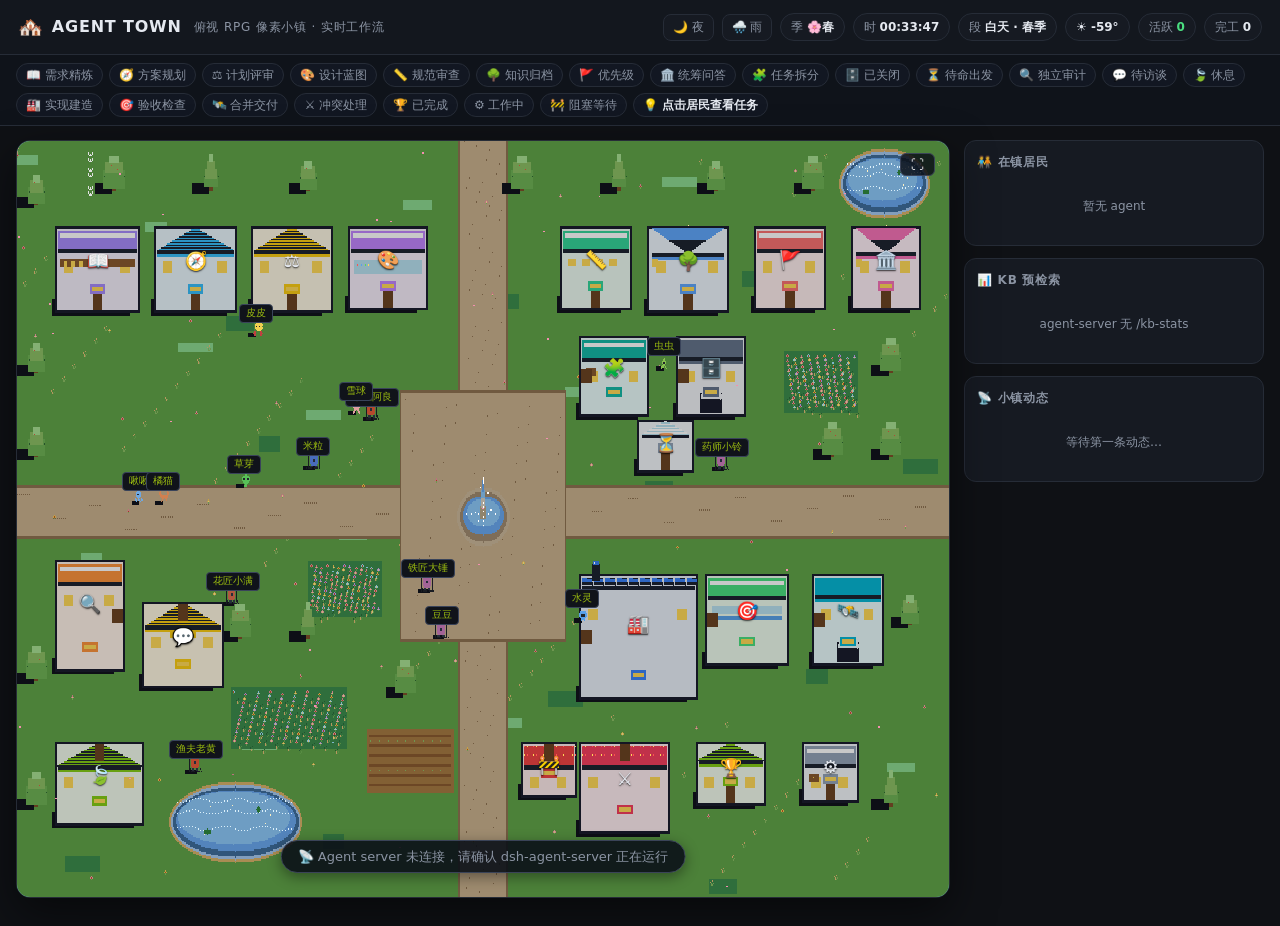
==== commit 4a7d3b90: "feat(monitor): 中央喷泉广场与十字路同色融合 - 喷泉外的广场地面从独立浅色 (ddd0b8) 改为与十字路同一 road 颜色 - 广场区域补上同一风格的路面颗粒，视觉上连成一体" ====
--- a/deploy/dsh-plugins/agent-monitor.html
+++ b/deploy/dsh-plugins/agent-monitor.html
@@ -1239,8 +1239,9 @@
   rect(b, 456, 0, 48, H, road);
   for (let i = 0; i < 140; i++) { const rx = 460 + ((i * 23) % 40), ry = (i * 53) % H; px(b, rx, ry, roadDark); }
   rect(b, 454, 0, 2, H, roadDark); rect(b, 504, 0, 2, H, roadDark);
-  const plaza = shade('#ddd0b8', pal.bright, pal.nightF, pal.duskF);
+  const plaza = road; // 与十字路同色，融合成一体
   rect(b, 396, 180, 168, 176, plaza);
+  for (let i = 0; i < 90; i++) { const rx = 400 + ((i * 29) % 160), ry = 184 + ((i * 47) % 168); px(b, rx, ry, roadDark); }
   rect(b, 394, 178, 172, 2, roadDark); rect(b, 394, 356, 172, 2, roadDark);
   rect(b, 394, 178, 2, 180, roadDark); rect(b, 564, 178, 2, 180, roadDark);
   drawFountain(b, pal, 480, 268);
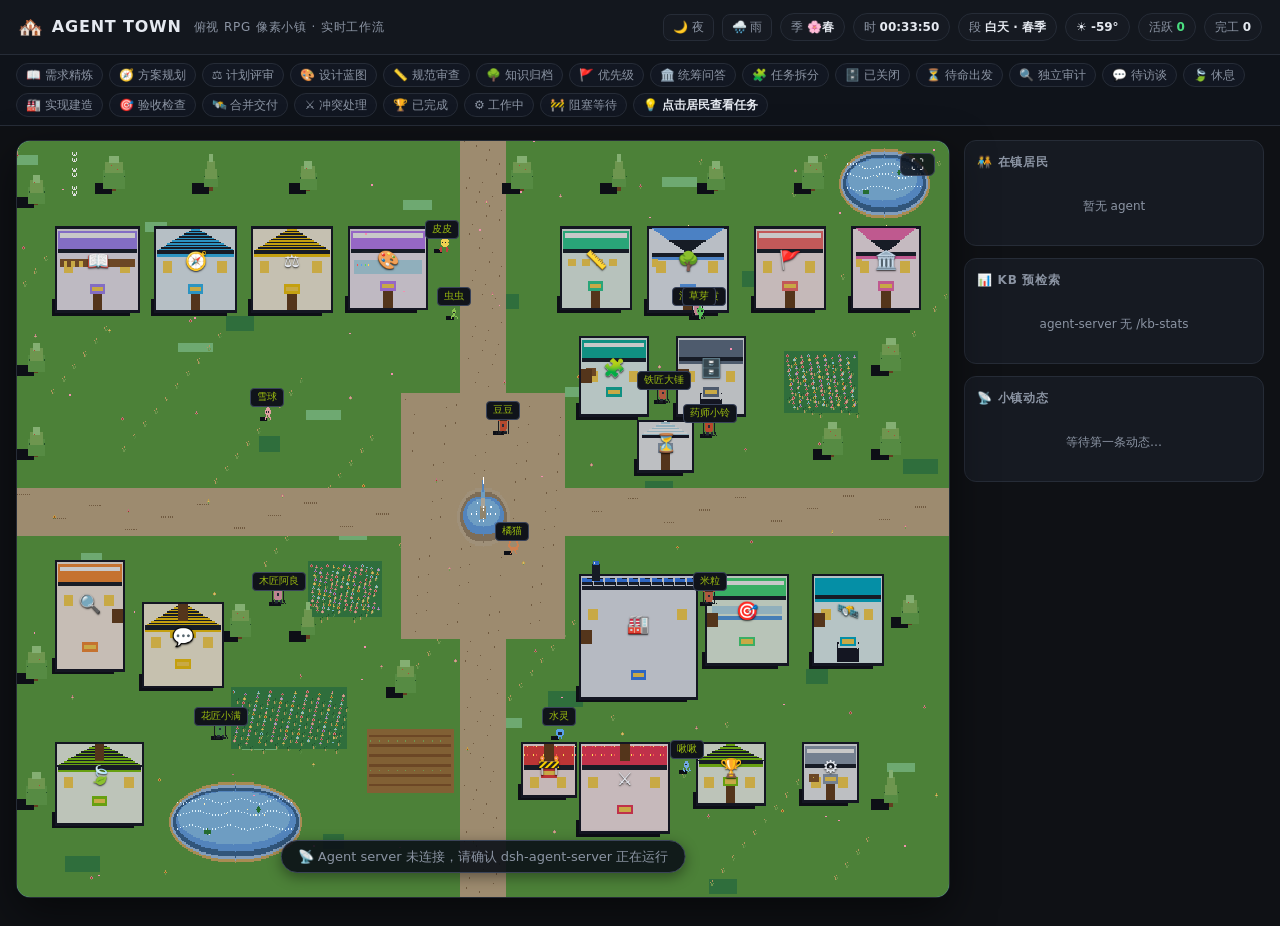
==== commit adce40ee: "feat(monitor): 移除道路/广场间深色边框线，道路连成一体 - 去掉横路上下缘、竖路左右缘的 roadDark 边框 - 去掉中央广场四周边框 - 仅保留路面本色与颗粒质感，路口不再有割裂" ====
--- a/deploy/dsh-plugins/agent-monitor.html
+++ b/deploy/dsh-plugins/agent-monitor.html
@@ -1235,15 +1235,11 @@
   const roadDark = shade('#8f7352', pal.bright, pal.nightF, pal.duskF);
   rect(b, 0, 248, W, 34, road);
   for (let i = 0; i < 170; i++) { const rx = (i * 37) % W, ry = 252 + ((i * 17) % 26); px(b, rx, ry, roadDark); }
-  rect(b, 0, 246, W, 2, roadDark); rect(b, 0, 282, W, 2, roadDark);
   rect(b, 456, 0, 48, H, road);
   for (let i = 0; i < 140; i++) { const rx = 460 + ((i * 23) % 40), ry = (i * 53) % H; px(b, rx, ry, roadDark); }
-  rect(b, 454, 0, 2, H, roadDark); rect(b, 504, 0, 2, H, roadDark);
   const plaza = road; // 与十字路同色，融合成一体
   rect(b, 396, 180, 168, 176, plaza);
   for (let i = 0; i < 90; i++) { const rx = 400 + ((i * 29) % 160), ry = 184 + ((i * 47) % 168); px(b, rx, ry, roadDark); }
-  rect(b, 394, 178, 172, 2, roadDark); rect(b, 394, 356, 172, 2, roadDark);
-  rect(b, 394, 178, 2, 180, roadDark); rect(b, 564, 178, 2, 180, roadDark);
   drawFountain(b, pal, 480, 268);
   drawPond(b, pal, 160, 460, 130, 52);
   drawPond(b, pal, 850, 8, 86, 44);
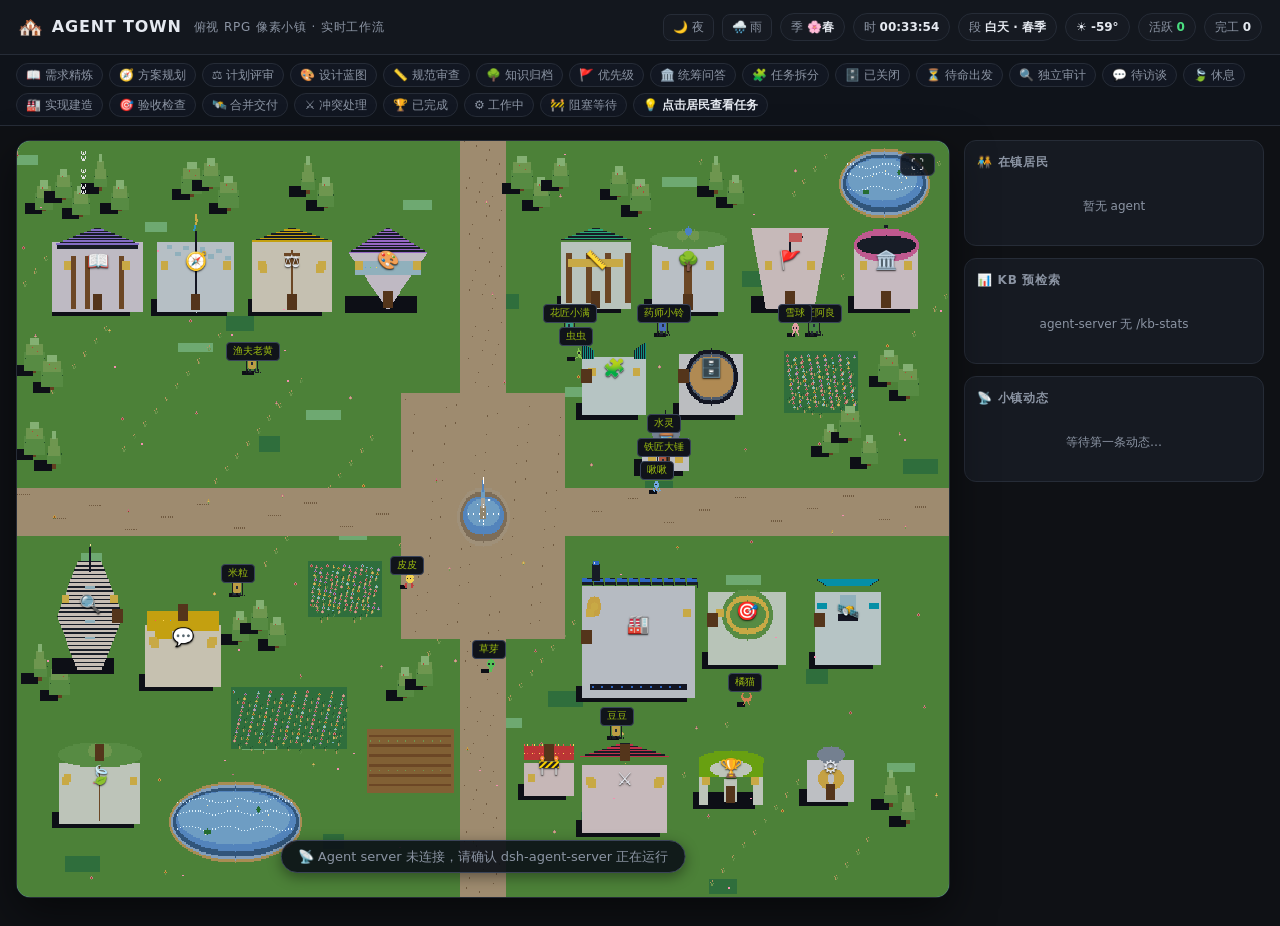
==== commit f0a94d99: "feat(monitor): 建筑主体形状与树木布局重新设计 - 建筑不再全是方形：图书馆三角山墙、规划圆规形、审计广州塔式渐变塔、   工厂锯齿厂房+传送带齿轮、凯旋门、圆顶议事厅、保险库圆门、A字" ====
--- a/deploy/dsh-plugins/agent-monitor.html
+++ b/deploy/dsh-plugins/agent-monitor.html
@@ -791,7 +791,20 @@
 }
 
 /* 静态自然障碍：初始化时一次性写入 walkGrid，避免每帧重复标记 */
-const TREE_SPOTS = [[20,40],[100,30],[200,30],[300,30],[520,30],[620,30],[720,30],[820,30],[20,160],[20,220],[20,380],[20,470],[900,220],[900,160],[920,340],[840,220],[900,470],[400,390],[300,350],[230,350]];
+const TREE_SPOTS = [
+  // 西北树林
+  [28,44],[48,36],[66,48],[86,30],[106,44],
+  // 北侧小树林
+  [180,34],[200,28],[218,44],[300,32],[318,42],
+  // 东北树林
+  [520,30],[540,42],[560,28],[620,34],[642,46],[720,32],[740,40],
+  // 西门 / 西侧
+  [18,160],[36,172],[18,220],[38,228],[24,380],[44,392],
+  // 东南
+  [838,218],[858,208],[878,226],[898,168],[918,178],[900,470],[918,482],
+  // 南侧花田边
+  [230,352],[250,344],[268,356],[400,392],[420,384]
+];
 const NATURE_RECTS = [
   { x: 160, y: 460, w: 130, h: 52 },  // 南侧池塘
   { x: 850, y: 8,   w: 86,  h: 44 },  // 东北池塘
@@ -1008,125 +1021,244 @@
   const door = shade('#6b4423', pal.bright, pal.nightF, pal.duskF);
   const wood = shade('#8a5a2f', pal.bright, pal.nightF, pal.duskF);
   const glass = shade('#b8e0f0', pal.bright, pal.nightF, pal.duskF);
-  const style = bd.style || 'cottage';
-
-  drawShadow(b, bd.x + 3, bd.y + bd.h - 7, bd.w - 6, 12, pal, 0.3);
-
-  // 主体墙（不同类型可微调外轮廓）
-  rect(b, bd.x, bd.y, bd.w, bd.h, wall);
-  rect(b, bd.x - 1, bd.y - 1, bd.w + 2, 2, dark);
-  rect(b, bd.x - 1, bd.y + bd.h - 1, bd.w + 2, 2, dark);
-  rect(b, bd.x - 1, bd.y - 1, 2, bd.h + 2, dark);
-  rect(b, bd.x + bd.w - 1, bd.y - 1, 2, bd.h + 2, dark);
-
   const cx = bd.x + bd.w / 2;
-  // 屋顶画法按职业风格区分
-  if (style === 'cottage' || style === 'hall' || style === 'cafe') {
-    const rw = bd.w - 4, rh = Math.min(20, Math.max(12, bd.h * 0.28));
-    for (let yy = 0; yy < rh; yy++) {
-      const half = Math.max(2, Math.round((yy + 1) / rh * (rw / 2)));
-      rect(b, Math.round(bd.x + 2 + rw / 2 - half), bd.y + yy, half * 2, 1, yy % 2 ? roof : roofDark);
-      rect(b, Math.round(bd.x + 2 + rw / 2 - half), bd.y + rh, 1, 2, roofDark);
-    }
-    rect(b, bd.x + 2, bd.y + rh, rw, 3, roofDark);
-    rect(b, bd.x + 2, bd.y + rh + 3, rw, 2, roof);
-    if (style === 'cafe') { // 咖啡馆条纹雨棚
-      rect(b, cx - 13, bd.y + rh + 5, 26, 4, roof);
-      px(b, cx - 9, bd.y + rh + 5, 0xffff5050); px(b, cx - 3, bd.y + rh + 5, 0xffff5050); px(b, cx + 3, bd.y + rh + 5, 0xffff5050); px(b, cx + 9, bd.y + rh + 5, 0xffff5050);
-    }
-  } else if (style === 'tower') {
-    const rw = bd.w - 8, rh = Math.min(20, Math.max(14, bd.h * 0.3));
-    for (let yy = 0; yy < rh; yy++) {
-      const half = Math.max(2, Math.round(rw / 2 * (1 - yy / rh)));
-      rect(b, Math.round(bd.x + 4 + rw / 2 - half), bd.y + yy, half * 2, 1, yy < rh / 2 ? roof : roofDark);
-    }
-    rect(b, bd.x + 4, bd.y + rh, rw, 3, roofDark);
-    rect(b, bd.x + 4, bd.y + rh + 3, rw, 2, roof);
-    px(b, cx, bd.y - 2, 0xffffe0a0);
-  } else if (style === 'factory') {
-    // 锯齿厂房顶
-    for (let i = 0; i < Math.ceil(bd.w / 12); i++) {
-      const sx = bd.x + 2 + i * 12;
-      rect(b, sx, bd.y + 2, 10, 3, roof);
-      rect(b, sx + 5, bd.y + 2, 5, 1, roofDark);
-      rect(b, sx + 10, bd.y + 5, 1, 4, roofDark);
-      rect(b, sx, bd.y + 5, 10, 2, roofDark);
-    }
-    rect(b, bd.x + 2, bd.y + 8, bd.w - 4, 3, roofDark);
-    // 烟囱
-    rect(b, bd.x + 12, bd.y - 8, 8, 12, roofDark);
-    rect(b, bd.x + 13, bd.y - 10, 6, 3, roof);
-    px(b, bd.x + 14, bd.y - 9, 0xffdddddd);
-  } else if (style === 'greenhouse') {
-    const rw = bd.w - 8, rh = Math.min(20, Math.max(10, bd.h * 0.25));
-    for (let yy = 0; yy < rh; yy++) {
-      const half = Math.max(2, Math.round((yy + 1) / rh * (rw / 2)));
-      rect(b, Math.round(bd.x + 4 + rw / 2 - half), bd.y + yy, half * 2, 1, yy % 2 ? glass : shade('#ffffff', pal.bright, pal.nightF, pal.duskF));
-    }
-    rect(b, bd.x + 4, bd.y + rh, rw, 2, dark);
-    rect(b, cx, bd.y, 1, rh, dark);
-  } else if (style === 'gate') {
-    // 平顶大门式
-    rect(b, bd.x + 2, bd.y + 2, bd.w - 4, 12, roof);
-    rect(b, bd.x + 2, bd.y + 14, bd.w - 4, 3, roofDark);
-    rect(b, bd.x + 2, bd.y + 17, bd.w - 4, 2, roof);
-    if (bd.w >= 62) { // 拱门
-      rect(b, cx - 11, bd.y + bd.h - 16, 22, 14, dark);
-      fillEllipse(b, cx, bd.y + bd.h - 14, 10, 5, wall);
-      rect(b, cx - 9, bd.y + bd.h - 12, 18, 10, dark);
-    }
-  } else if (style === 'hazard') {
-    rect(b, bd.x + 2, bd.y + 2, bd.w - 4, 14, roof);
-    for (let i = 0; i < bd.w - 4; i += 10) {
-      px(b, bd.x + 2 + i, bd.y + 2, 0xffff5050); px(b, bd.x + 2 + i + 3, bd.y + 2, 0xffffd858);
-      px(b, bd.x + 2 + i, bd.y + 8, 0xffffd858); px(b, bd.x + 2 + i + 3, bd.y + 8, 0xffff5050);
-    }
-    rect(b, bd.x + 2, bd.y + 16, bd.w - 4, 3, roofDark);
-  } else {
-    // 平顶办公/学校/实验室
-    rect(b, bd.x + 2, bd.y + 2, bd.w - 4, 13, roof);
-    rect(b, bd.x + 2, bd.y + 15, bd.w - 4, 3, roofDark);
-    rect(b, bd.x + 4, bd.y + 4, bd.w - 8, 3, shade('#ffffff', pal.bright, pal.nightF, 0));
-    if (style === 'school') {
-      for (let i = 0; i < Math.floor((bd.w - 16) / 14); i++) rect(b, bd.x + 8 + i * 14, bd.y + 22, 8, 5, win);
-    } else if (style === 'lab') {
-      rect(b, bd.x + 6, bd.y + 22, bd.w - 12, 6, glass);
-      rect(b, bd.x + 6, bd.y + 29, bd.w - 12, 3, shade('#58a0e8', pal.bright, pal.nightF, pal.duskF));
-    }
-  }
-
-  // 普通窗户：非 row-window 建筑
-  if (style !== 'school' && style !== 'lab' && style !== 'greenhouse') {
-    rect(b, bd.x + 8, bd.y + 24, 10, 8, win);
-    rect(b, bd.x + bd.w - 20, bd.y + 24, 10, 8, win);
-  }
-
-  // 建筑专属细节（烟囱/旗帜/门廊等）
-  if (style === 'studio') {
-    // 大画窗
-    rect(b, bd.x + 5, bd.y + 23, bd.w - 10, 10, glass);
-    px(b, bd.x + 8, bd.y + 26, 0xffff5050); px(b, bd.x + 12, bd.y + 26, 0xff58a0e8); px(b, bd.x + 16, bd.y + 26, 0xff58d858); px(b, bd.x + 20, bd.y + 26, 0xffffd858);
-  } else if (style === 'library') {
-    rect(b, bd.x + 4, bd.y + 22, bd.w - 8, 6, wood);
-    rect(b, bd.x + 8, bd.y + 24, 4, 4, win); rect(b, bd.x + 16, bd.y + 24, 4, 4, win); rect(b, bd.x + 24, bd.y + 24, 4, 4, win);
-  } else if (style === 'tower') {
-    rect(b, bd.x + 4, bd.y + 22, 6, 6, win);
-  } else if (style === 'shed') {
-    rect(b, bd.x + 6, bd.y + 22, 10, 6, wood);
-    px(b, bd.x + 10, bd.y + 24, win);
+  const key = bd.key;
+  const W = bd.w, H = bd.h, X = bd.x, Y = bd.y;
+
+  drawShadow(b, X + 3, Y + H - 7, W - 6, 12, pal, 0.3);
+
+  switch (key) {
+    case 'refining': { // 图书馆：三角山墙 + 两翼 + 方柱
+      rect(b, X + 1, Y + 14, W - 2, H - 14, wall);
+      rect(b, X - 4, Y + 10, 10, H - 10, wall); rect(b, X + W - 6, Y + 10, 10, H - 10, wall);
+      const rh = 12;
+      for (let i = 0; i < rh; i++) {
+        const half = Math.max(2, Math.round(W / 2 * (i + 1) / rh));
+        rect(b, Math.round(cx - half), Y + i, half * 2, 1, i % 2 ? roof : roofDark);
+      }
+      rect(b, X + 1, Y + 12, W - 2, 3, roofDark);
+      rect(b, X + 16, Y + 20, 5, H - 22, wood);
+      rect(b, X + 30, Y + 20, 5, H - 22, wood);
+      rect(b, X + W - 21, Y + 20, 5, H - 22, wood);
+      rect(b, X + 8, Y + 24, 8, 6, win); rect(b, X + W - 18, Y + 24, 8, 6, win);
+      break;
+    }
+    case 'planning': { // 圆规：圆形大楼 + 罗盘指针屋顶
+      fillEllipse(b, cx, Y + Math.round(H * 0.58), Math.round(W / 2 - 3), Math.round(H * 0.42), wall);
+      rect(b, X + 2, Y + 10, W - 4, H - 10, wall);
+      rect(b, cx - 1, Y + 2, 2, H - 8, dark);
+      for (let i = 0; i < 8; i++) {
+        const xa = X + 12 + i * (W - 24) / 7, ya = Y + 12 + ((i * 5) % 9);
+        rect(b, Math.round(xa), Math.round(ya), 6, 3, glass);
+      }
+      // 罗盘指针
+      for (let i = 0; i < 8; i++) rect(b, Math.round(cx - i * 0.4), Y - 6 + i, 2, 1, i < 4 ? win : roof);
+      rect(b, Math.round(cx - 1), Y - 10, 2, 5, win);
+      break;
+    }
+    case 'plan-review': { // 法槌/公正：三角挑檐 + 中央天平纹章
+      rect(b, X, Y + 10, W, H - 10, wall);
+      const rh = 10;
+      for (let i = 0; i < rh; i++) {
+        const half = Math.max(2, Math.round(W / 2 * (i + 1) / rh));
+        rect(b, Math.round(cx - half), Y + i, half * 2, 1, i % 2 ? roof : roofDark);
+      }
+      rect(b, cx - 1, Y + 16, 2, H - 18, wood);
+      rect(b, cx - 8, Y + 18, 16, 2, wood);
+      rect(b, cx - 7, Y + 22, 6, 4, wood); rect(b, cx + 1, Y + 22, 6, 4, wood);
+      rect(b, X + 8, Y + 26, 8, 6, win); rect(b, X + W - 16, Y + 26, 8, 6, win);
+      break;
+    }
+    case 'design': { // 设计工作室：A 字三角画室 + 大画窗
+      const rh = Math.min(18, Math.round(H * 0.42));
+      for (let i = 0; i < rh; i++) {
+        const half = Math.max(2, Math.round(W / 2 * (i + 1) / rh));
+        rect(b, Math.round(cx - half), Y + i, half * 2, 1, i % 2 ? roof : roofDark);
+      }
+      for (let i = 0; i < H - rh; i++) {
+        const half = Math.max(2, Math.round(W / 2 * (H - rh - i) / (H - rh)));
+        rect(b, Math.round(cx - half), Y + rh + i, half * 2, 1, wall);
+      }
+      rect(b, X + 6, Y + 24, W - 12, 10, glass);
+      px(b, X + 10, Y + 28, 0xffff5050); px(b, X + 16, Y + 28, 0xff58a0e8); px(b, X + 22, Y + 28, 0xff58d858); px(b, X + 28, Y + 28, 0xffffd858);
+      break;
+    }
+    case 'conventions': { // 规范文书房：柱廊 + 三角楣
+      rect(b, X, Y + 10, W, H - 10, wall);
+      const rh = 9;
+      for (let i = 0; i < rh; i++) {
+        const half = Math.max(2, Math.round(W / 2 * (i + 1) / rh));
+        rect(b, Math.round(cx - half), Y + i, half * 2, 1, i % 2 ? roof : roofDark);
+      }
+      for (let i = 0; i < 4; i++) rect(b, X + 6 + i * (W - 12) / 3, Y + 18, 6, H - 22, wood);
+      rect(b, X + 8, Y + 22, W - 16, 6, win);
+      break;
+    }
+    case 'knowledge': { // 知识树馆：塔身 + 树冠屋顶
+      rect(b, X + 4, Y + 12, W - 8, H - 12, wall);
+      fillEllipse(b, cx, Y + 8, Math.round(W / 2 - 2), 7, pal.G);
+      fillEllipse(b, cx - 6, Y + 5, 5, 4, pal.L); fillEllipse(b, cx + 6, Y + 5, 5, 4, pal.L);
+      fillEllipse(b, cx, Y + 2, 3, 3, roof);
+      rect(b, cx - 4, Y + 20, 8, H - 22, wood);
+      rect(b, X + 14, Y + 24, 8, 6, win); rect(b, X + W - 22, Y + 24, 8, 6, win);
+      break;
+    }
+    case 'priority': { // 优先级塔：CBD 高塔 + 顶部红旗
+      for (let i = 0; i < H; i++) {
+        const half = Math.round(W / 2 * (1.1 - 0.4 * i / H));
+        rect(b, Math.round(cx - Math.max(3, half)), Y + i, Math.max(6, half * 2), 1, i % 6 === 0 ? wall : shade(bd.wall, pal.bright, pal.nightF, pal.duskF));
+      }
+      rect(b, cx - 1, Y + 4, 2, 14, dark);
+      rect(b, cx - 1, Y + 4, 14, 6, roof);
+      px(b, cx + 13, Y + 6, roofDark);
+      rect(b, X + 10, Y + 24, 8, 6, win); rect(b, X + W - 18, Y + 24, 8, 6, win);
+      break;
+    }
+    case 'pm': { // 统筹议事厅：圆顶大厅
+      rect(b, X + 2, Y + 14, W - 4, H - 14, wall);
+      fillEllipse(b, cx, Y + 12, Math.round(W / 2 - 2), 12, roof);
+      fillEllipse(b, cx, Y + 12, Math.round(W / 2 - 5), 7, roofDark);
+      rect(b, cx - 2, Y - 2, 4, 2, roofDark);
+      rect(b, X + 8, Y + 24, 8, 6, win); rect(b, X + W - 16, Y + 24, 8, 6, win);
+      break;
+    }
+    case 'split': { // 拆分工作台：斜切剪刀造型
+      rect(b, X + 2, Y + 14, W - 4, H - 14, wall);
+      for (let i = 0; i < 12; i++) rect(b, X + 2 + i, Y + 4 + Math.floor(i / 2), 1, 12 - Math.floor(i / 2), i % 2 ? roof : roofDark);
+      for (let i = 0; i < 12; i++) rect(b, X + W - 3 - i, Y + 4 + Math.floor(i / 2), 1, 12 - Math.floor(i / 2), i % 2 ? roofDark : roof);
+      rect(b, X + 8, Y + 22, 8, 6, win); rect(b, X + W - 16, Y + 22, 8, 6, win);
+      break;
+    }
+    case 'closed': { // 归档小馆：保险库圆形门
+      rect(b, X + 2, Y + 12, W - 4, H - 12, wall);
+      fillEllipse(b, cx, Y + 28, Math.round(W / 2 - 8), 20, dark);
+      fillEllipse(b, cx, Y + 28, Math.round(W / 2 - 12), 17, roof);
+      for (let r = 0; r < 3; r++) fillEllipse(b, cx, Y + 28, Math.round((W / 2 - 12) * (r + 1) / 3.2), Math.round(17 * (r + 1) / 3.4), shade(['#8a5a2f','#b07a46','#e0b06a'][r], pal.bright, pal.nightF, pal.duskF));
+      break;
+    }
+    case 'ready': { // 待命驿站：胶囊发射塔
+      rect(b, X + 4, Y + 12, W - 8, H - 12, wall);
+      fillEllipse(b, cx, Y + 8, Math.round(W / 4), 8, roof);
+      rect(b, cx - 1, Y - 8, 2, 10, dark); px(b, cx, Y - 10, 0xffffe0a0);
+      rect(b, X + 10, Y + 24, 8, 6, win); rect(b, X + W - 18, Y + 24, 8, 6, win);
+      break;
+    }
+    case 'audit': { // 审计塔：广州塔式渐变细腰塔
+      const topY = Y + 6, botY = Y + H;
+      for (let i = 0; i < H; i++) {
+        const t = i / H;
+        const r = 3 + Math.round((W / 2 - 4) * (1 - Math.abs(t - 0.5) * 1.4));
+        rect(b, Math.round(cx - r), Y + i, r * 2, 1, i % 3 === 0 ? roofDark : wall);
+      }
+      rect(b, Math.round(cx - 1), topY - 16, 2, 18, dark);
+      px(b, cx, topY - 18, 0xffffe0a0);
+      for (let i = 0; i < 4; i++) rect(b, Math.round(cx - 5), Y + 18 + i * 12, 10, 2, glass);
+      break;
+    }
+    case 'needs-grilling': { // 访谈茶馆：对话气泡屋顶
+      rect(b, X + 2, Y + 16, W - 4, H - 16, wall);
+      rect(b, X + 4, Y + 6, W - 8, 14, roof);
+      rect(b, X + 12, Y + 18, 18, 8, roof);
+      px(b, X + 12, Y + 12, 0xffff5050); px(b, X + 20, Y + 12, 0xffffd858); px(b, X + 28, Y + 12, 0xff58a0e8);
+      rect(b, X + 8, Y + 26, 8, 6, win); rect(b, X + W - 16, Y + 26, 8, 6, win);
+      break;
+    }
+    case 'idle': { // 休息草坪：叶片小屋
+      rect(b, X + 3, Y + 14, W - 6, H - 14, wall);
+      fillEllipse(b, cx, Y + 8, Math.round(W / 2 - 2), 9, pal.G);
+      fillEllipse(b, cx - 5, Y + 5, 7, 5, pal.L);
+      fillEllipse(b, cx + 5, Y + 5, 7, 5, pal.L);
+      rect(b, cx - 1, Y + 16, 2, H - 18, wood);
+      rect(b, X + 8, Y + 22, 8, 6, win);
+      break;
+    }
+    case 'implementing': { // 开发工厂：锯齿厂房 + 传送带齿轮
+      for (let i = 0; i < Math.ceil(W / 12); i++) {
+        const sx = X + 2 + i * 12;
+        rect(b, sx, Y + 2, 10, 3, roof);
+        rect(b, sx + 5, Y + 2, 5, 1, roofDark);
+        rect(b, sx + 10, Y + 5, 1, 4, roofDark);
+        rect(b, sx, Y + 5, 10, 2, roofDark);
+      }
+      rect(b, X + 2, Y + 8, W - 4, H - 8, wall);
+      rect(b, X + 12, Y - 8, 8, 12, roofDark); rect(b, X + 13, Y - 10, 6, 3, roof);
+      px(b, X + 14, Y - 9, 0xffdddddd);
+      // 传送带
+      rect(b, X + 10, Y + H - 10, W - 20, 4, dark);
+      for (let i = 0; i < (W - 20) / 10; i++) rect(b, X + 12 + i * 10, Y + H - 9, 2, 2, roof);
+      // 齿轮
+      fillEllipse(b, X + 14, Y + 22, 7, 7, pal.Y);
+      px(b, X + 7, Y + 22, pal.Y); px(b, X + 21, Y + 22, pal.Y); px(b, X + 14, Y + 15, pal.Y); px(b, X + 14, Y + 29, pal.Y);
+      px(b, X + 9, Y + 17, pal.Y); px(b, X + 19, Y + 17, pal.Y); px(b, X + 9, Y + 27, pal.Y); px(b, X + 19, Y + 27, pal.Y);
+      fillEllipse(b, X + 14, Y + 22, 3, 3, win);
+      break;
+    }
+    case 'review': { // 验收场：圆形靶场
+      rect(b, X + 2, Y + 12, W - 4, H - 12, wall);
+      fillEllipse(b, cx, Y + 28, Math.round(W / 2 - 16), 18, pal.G);
+      fillEllipse(b, cx, Y + 28, Math.round(W / 2 - 20), 14, win);
+      fillEllipse(b, cx, Y + 28, Math.round(W / 2 - 24), 10, pal.G);
+      fillEllipse(b, cx, Y + 28, 3, 3, dark);
+      rect(b, X + 10, Y + 24, 8, 6, win);
+      break;
+    }
+    case 'merge': { // 合并发布站：双道汇流拱门
+      rect(b, X + 2, Y + 12, W - 4, H - 12, wall);
+      for (let i = 0; i < 10; i++) rect(b, X + 4 + i, Y + 3 + Math.floor(i / 2), W - 8 - i * 2, 1, i % 2 ? roof : roofDark);
+      rect(b, cx - 8, Y + 14, 16, 14, glass);
+      rect(b, cx - 10, Y + 28, 20, 5, dark);
+      rect(b, X + 4, Y + 20, 10, 4, roof); rect(b, X + W - 14, Y + 20, 10, 4, roof);
+      break;
+    }
+    case 'conflict': { // 仲裁庭：警告三角塔
+      rect(b, X + 2, Y + 16, W - 4, H - 16, wall);
+      for (let i = 0; i < 10; i++) {
+        const half = Math.max(2, Math.round(W / 2 * (i + 1) / 10));
+        rect(b, Math.round(cx - half), Y + i, half * 2, 1, i % 2 ? roof : roofDark);
+      }
+      px(b, cx, Y + 6, win); px(b, cx, Y + 10, win); px(b, cx, Y + 14, win);
+      rect(b, X + 8, Y + 26, 8, 6, win); rect(b, X + W - 16, Y + 26, 8, 6, win);
+      break;
+    }
+    case 'done': { // 凯旋广场：凯旋门
+      rect(b, X + 2, Y + 12, 10, H - 12, wall); rect(b, X + W - 12, Y + 12, 10, H - 12, wall);
+      rect(b, X + 2, Y + 12, W - 4, 12, roof);
+      fillEllipse(b, cx, Y + 12, Math.round(W / 2 - 2), 7, roof); fillEllipse(b, cx, Y + 18, Math.round(W / 2 - 14), 6, wall);
+      rect(b, cx - 7, Y + 26, 14, H - 28, wall);
+      break;
+    }
+    case 'working': { // 综合工位：小齿轮屋
+      rect(b, X + 4, Y + 12, W - 8, H - 12, wall);
+      fillEllipse(b, cx, Y + 8, Math.round(W / 4), 6, roof);
+      fillEllipse(b, cx, Y + 25, Math.round(W / 4 - 1), 8, pal.Y);
+      fillEllipse(b, cx, Y + 25, 3, 4, wall);
+      px(b, cx - 7, Y + 25, pal.Y); px(b, cx + 7, Y + 25, pal.Y); px(b, cx, Y + 18, pal.Y); px(b, cx, Y + 32, pal.Y);
+      break;
+    }
+    case 'blocked': { // 阻塞亭：红黄路障檐
+      rect(b, X + 2, Y + 14, W - 4, H - 14, wall);
+      rect(b, X + 2, Y + 2, W - 4, 10, roof);
+      for (let i = 0; i < W - 4; i += 8) { px(b, X + 2 + i, Y + 1, 0xffff5050); px(b, X + 2 + i + 3, Y + 1, 0xffffd858); px(b, X + 2 + i, Y + 7, 0xffffd858); px(b, X + 2 + i + 3, Y + 7, 0xffff5050); }
+      rect(b, X + 6, Y + 22, 8, 6, win);
+      break;
+    }
+    default: { // 通用平顶
+      rect(b, X, Y, W, H, wall);
+      rect(b, X + 2, Y + 2, W - 4, 12, roof);
+      rect(b, X + 2, Y + 14, W - 4, 3, roofDark);
+    }
+  }
+
+  // 普通窗户兜底：没有单独点窗的建筑补两个
+  if (!['refining','conventions','knowledge','priority','pm','split','closed','working','blocked','ready','review','merge'].includes(key)) {
+    rect(b, X + 6, Y + 24, 8, 6, win); rect(b, X + W - 14, Y + 24, 8, 6, win);
   }
 
   // 大门（保留 door 方向，功能不变）
-  if (bd.door === 'south') { rect(b, cx - 5, bd.y + bd.h - 13, 10, 12, door); }
-  else if (bd.door === 'north') { rect(b, cx - 5, bd.y + 1, 10, 12, door); }
-  else if (bd.door === 'east') { rect(b, bd.x + bd.w - 12, bd.y + bd.h / 2 - 5, 11, 10, door); }
-  else { rect(b, bd.x + 1, bd.y + bd.h / 2 - 5, 11, 10, door); }
-
-  const meta = STAGE[bd.key];
-  if (meta) {
-    rect(b, cx - 8, bd.y + bd.h - 20, 16, 7, roof);
-    rect(b, cx - 6, bd.y + bd.h - 18, 12, 3, win);
-  }
+  if (bd.door === 'south') { rect(b, cx - 5, Y + H - 13, 10, 12, door); }
+  else if (bd.door === 'north') { rect(b, cx - 5, Y + 1, 10, 12, door); }
+  else if (bd.door === 'east') { rect(b, X + W - 12, Y + H / 2 - 5, 11, 10, door); }
+  else { rect(b, X + 1, Y + H / 2 - 5, 11, 10, door); }
 }
 
 function drawFountain(b, pal, cx, cy) {
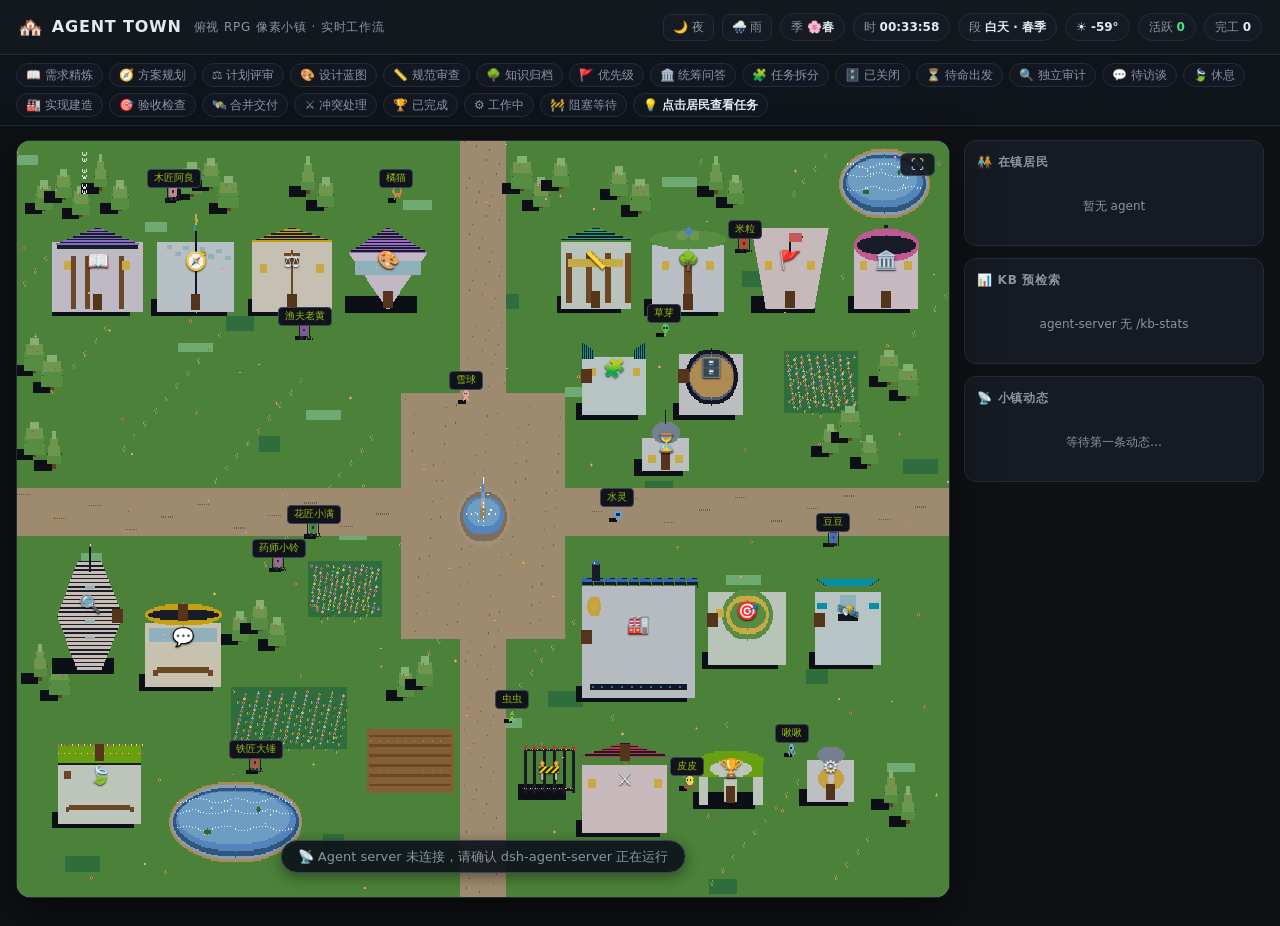
==== commit a0df6ce6: "feat(monitor): 三处建筑重新设计 - needs-grilling 改为聊天会话室：圆顶 + 大对话屏 + 讨论桌椅 - idle 改为咖啡休息厅：条纹雨棚 + 咖啡吧台 + 户外桌椅 " ====
--- a/deploy/dsh-plugins/agent-monitor.html
+++ b/deploy/dsh-plugins/agent-monitor.html
@@ -774,7 +774,8 @@
     el.className = 'building-sign';
     el.textContent = meta.emoji || meta.symbol || '🏠';
     el.style.left = ((bd.x + bd.w / 2) / W * 100) + '%';
-    el.style.top = ((bd.y + Math.max(16, Math.round(bd.h * 0.40))) / H * 100) + '%';
+    const signTop = (bd.key === 'blocked') ? bd.y + bd.h / 2 : bd.y + Math.max(16, Math.round(bd.h * 0.40));
+    el.style.top = (signTop / H * 100) + '%';
     el.title = (meta.building || meta.label || '') + ' — ' + (meta.occupation || '');
     agentsLayer.appendChild(el);
   }
@@ -1155,21 +1156,27 @@
       for (let i = 0; i < 4; i++) rect(b, Math.round(cx - 5), Y + 18 + i * 12, 10, 2, glass);
       break;
     }
-    case 'needs-grilling': { // 访谈茶馆：对话气泡屋顶
-      rect(b, X + 2, Y + 16, W - 4, H - 16, wall);
-      rect(b, X + 4, Y + 6, W - 8, 14, roof);
-      rect(b, X + 12, Y + 18, 18, 8, roof);
-      px(b, X + 12, Y + 12, 0xffff5050); px(b, X + 20, Y + 12, 0xffffd858); px(b, X + 28, Y + 12, 0xff58a0e8);
-      rect(b, X + 8, Y + 26, 8, 6, win); rect(b, X + W - 16, Y + 26, 8, 6, win);
+    case 'needs-grilling': { // 聊天会话室：圆顶 + 大对话屏 + 讨论桌
+      rect(b, X + 2, Y + 14, W - 4, H - 14, wall);
+      fillEllipse(b, cx, Y + 8, Math.round(W / 2 - 2), 8, roof);
+      fillEllipse(b, cx, Y + 8, Math.round(W / 2 - 5), 4, roofDark);
+      rect(b, X + 6, Y + 18, W - 12, 10, glass);
+      px(b, X + 12, Y + 22, 0xff58a0e8); px(b, X + 20, Y + 22, 0xffffd858); px(b, X + 28, Y + 22, 0xffff5050);
+      rect(b, X + 14, Y + H - 14, W - 28, 4, wood); // 讨论桌
+      rect(b, X + 10, Y + H - 12, 5, 4, wood); rect(b, X + W - 15, Y + H - 12, 5, 4, wood); // 椅子
       break;
     }
-    case 'idle': { // 休息草坪：叶片小屋
-      rect(b, X + 3, Y + 14, W - 6, H - 14, wall);
-      fillEllipse(b, cx, Y + 8, Math.round(W / 2 - 2), 9, pal.G);
-      fillEllipse(b, cx - 5, Y + 5, 7, 5, pal.L);
-      fillEllipse(b, cx + 5, Y + 5, 7, 5, pal.L);
-      rect(b, cx - 1, Y + 16, 2, H - 18, wood);
-      rect(b, X + 8, Y + 22, 8, 6, win);
+    case 'idle': { // 咖啡休息厅：条纹雨棚 + 咖啡吧台 + 户外桌椅
+      rect(b, X + 2, Y + 12, W - 4, H - 12, wall);
+      rect(b, X + 2, Y + 2, W - 4, 12, roof);
+      for (let i = 0; i < W - 4; i += 6) {
+        px(b, X + 2 + i, Y + 1, 0xffff5050); px(b, X + 2 + i + 3, Y + 1, 0xffffd858);
+        px(b, X + 2 + i, Y + 7, 0xffffd858); px(b, X + 2 + i + 3, Y + 7, 0xffff5050);
+      }
+      rect(b, X + 2, Y + 14, W - 4, 2, roofDark);
+      rect(b, X + 8, Y + 20, 8, 6, wood); px(b, X + 11, Y + 18, win); // 吧台咖啡杯
+      rect(b, X + 14, Y + H - 14, W - 28, 4, wood); // 户外桌
+      rect(b, X + 10, Y + H - 12, 4, 3, wood); rect(b, X + W - 14, Y + H - 12, 4, 3, wood); // 椅子
       break;
     }
     case 'implementing': { // 开发工厂：锯齿厂房 + 传送带齿轮
@@ -1235,11 +1242,18 @@
       px(b, cx - 7, Y + 25, pal.Y); px(b, cx + 7, Y + 25, pal.Y); px(b, cx, Y + 18, pal.Y); px(b, cx, Y + 32, pal.Y);
       break;
     }
-    case 'blocked': { // 阻塞亭：红黄路障檐
-      rect(b, X + 2, Y + 14, W - 4, H - 14, wall);
-      rect(b, X + 2, Y + 2, W - 4, 10, roof);
-      for (let i = 0; i < W - 4; i += 8) { px(b, X + 2 + i, Y + 1, 0xffff5050); px(b, X + 2 + i + 3, Y + 1, 0xffffd858); px(b, X + 2 + i, Y + 7, 0xffffd858); px(b, X + 2 + i + 3, Y + 7, 0xffff5050); }
-      rect(b, X + 6, Y + 22, 8, 6, win);
+    case 'blocked': { // 阻塞等待：不画建筑，只用警示围栏围住
+      const fx = X + 2, fy = Y + 2, fw = W - 4, fh = H - 4;
+      for (let i = 0; i < Math.ceil(fw / 10); i++) {
+        rect(b, fx + i * 10, fy, 3, fh, roofDark);
+        rect(b, fx + i * 10, fy, 3, 4, roof);
+      }
+      rect(b, fx, fy + 2, fw, 2, roofDark);
+      rect(b, fx, fy + fh - 4, fw, 2, roofDark);
+      for (let i = 0; i < fw; i += 6) {
+        px(b, fx + i, fy + 2, 0xffff5050); px(b, fx + i + 2, fy + 2, 0xffffd858);
+        px(b, fx + i, fy + fh - 4, 0xffffd858); px(b, fx + i + 2, fy + fh - 4, 0xffff5050);
+      }
       break;
     }
     default: { // 通用平顶
@@ -1250,15 +1264,17 @@
   }
 
   // 普通窗户兜底：没有单独点窗的建筑补两个
-  if (!['refining','conventions','knowledge','priority','pm','split','closed','working','blocked','ready','review','merge'].includes(key)) {
+  if (!['refining','planning','plan-review','design','conventions','knowledge','priority','pm','split','closed','ready','audit','needs-grilling','idle','implementing','review','merge','conflict','done','working','blocked'].includes(key)) {
     rect(b, X + 6, Y + 24, 8, 6, win); rect(b, X + W - 14, Y + 24, 8, 6, win);
   }
 
-  // 大门（保留 door 方向，功能不变）
-  if (bd.door === 'south') { rect(b, cx - 5, Y + H - 13, 10, 12, door); }
-  else if (bd.door === 'north') { rect(b, cx - 5, Y + 1, 10, 12, door); }
-  else if (bd.door === 'east') { rect(b, X + W - 12, Y + H / 2 - 5, 11, 10, door); }
-  else { rect(b, X + 1, Y + H / 2 - 5, 11, 10, door); }
+  // 大门（保留 door 方向，功能不变；围栏没有门）
+  if (key !== 'blocked') {
+    if (bd.door === 'south') { rect(b, cx - 5, Y + H - 13, 10, 12, door); }
+    else if (bd.door === 'north') { rect(b, cx - 5, Y + 1, 10, 12, door); }
+    else if (bd.door === 'east') { rect(b, X + W - 12, Y + H / 2 - 5, 11, 10, door); }
+    else { rect(b, X + 1, Y + H / 2 - 5, 11, 10, door); }
+  }
 }
 
 function drawFountain(b, pal, cx, cy) {
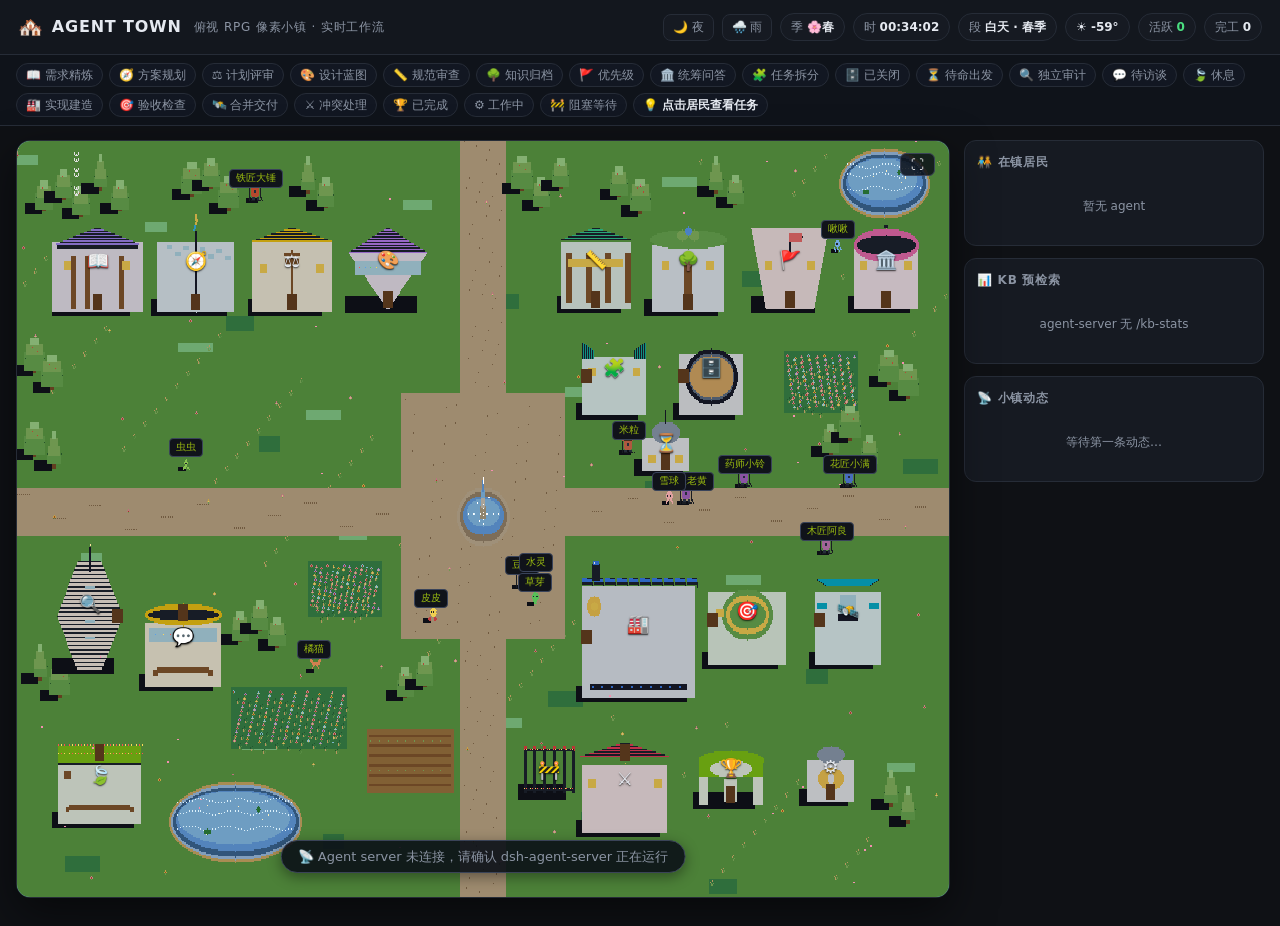
==== commit 0a91bf9e: "refactor(models): 移除内置模型路由——个人网关/模型字眼全仓清零 机制（不再有开箱默认，models 完全由操作者配置）： - config.DefaultModels() 返回空 " ====
--- a/deploy/dsh-plugins/agent-monitor.html
+++ b/deploy/dsh-plugins/agent-monitor.html
@@ -180,7 +180,7 @@
     <button class="btn primary" id="cSend">发送</button>
   </div>
   <div class="c-status"><span id="cSending">⏳ 思考中…</span></div>
-  <div class="c-hint">provider/model 默认取面板配置；同一 agent 的会话自动延续（多轮上下文），新会话才重新预检索。</div>
+  <div class="c-hint">provider/model 需在输入框填写；同一 agent 的会话自动延续（多轮上下文），新会话才重新预检索。</div>
 </div>
 <div id="toast"></div>
 
@@ -2155,8 +2155,8 @@
   if (a.hit) { a.hit.style.transition = 'none'; a.hit.style.left = (a.cx / W * 100) + '%'; a.hit.style.top = ((a.cy - 16) / H * 100) + '%'; void a.hit.offsetWidth; }
 }
 /* ---------- 问答（/agent/chat，KB-first + 项目上下文自动注入） ---------- */
-const CHAT_DEFAULT_PROVIDER = 'deepseek_magic';
-const CHAT_DEFAULT_MODEL = 'deepseek-v4-pro';
+const CHAT_DEFAULT_PROVIDER = ''; // 面板不再内置 provider/model——由用户填写
+const CHAT_DEFAULT_MODEL = '';
 let chatState = new Map(); // sid -> { sessionId, provider, model, msgs: [] }
 let chatCurrentSid = null;
 
@@ -2203,8 +2203,9 @@
   const st = chatState.get(chatCurrentSid);
   const text = $('#cInput').value.trim();
   if (!text) return;
-  st.provider = $('#cProvider').value.trim() || CHAT_DEFAULT_PROVIDER;
-  st.model = $('#cModel').value.trim() || CHAT_DEFAULT_MODEL;
+  st.provider = $('#cProvider').value.trim();
+  st.model = $('#cModel').value.trim();
+  if (!st.provider || !st.model) { appendChatMsg(st, 'system', '请先填写 provider 与 model（面板不内置默认路由）'); return; }
   $('#cInput').value = '';
   appendChatMsg(st, 'user', text);
   $('#cSending').classList.add('show');
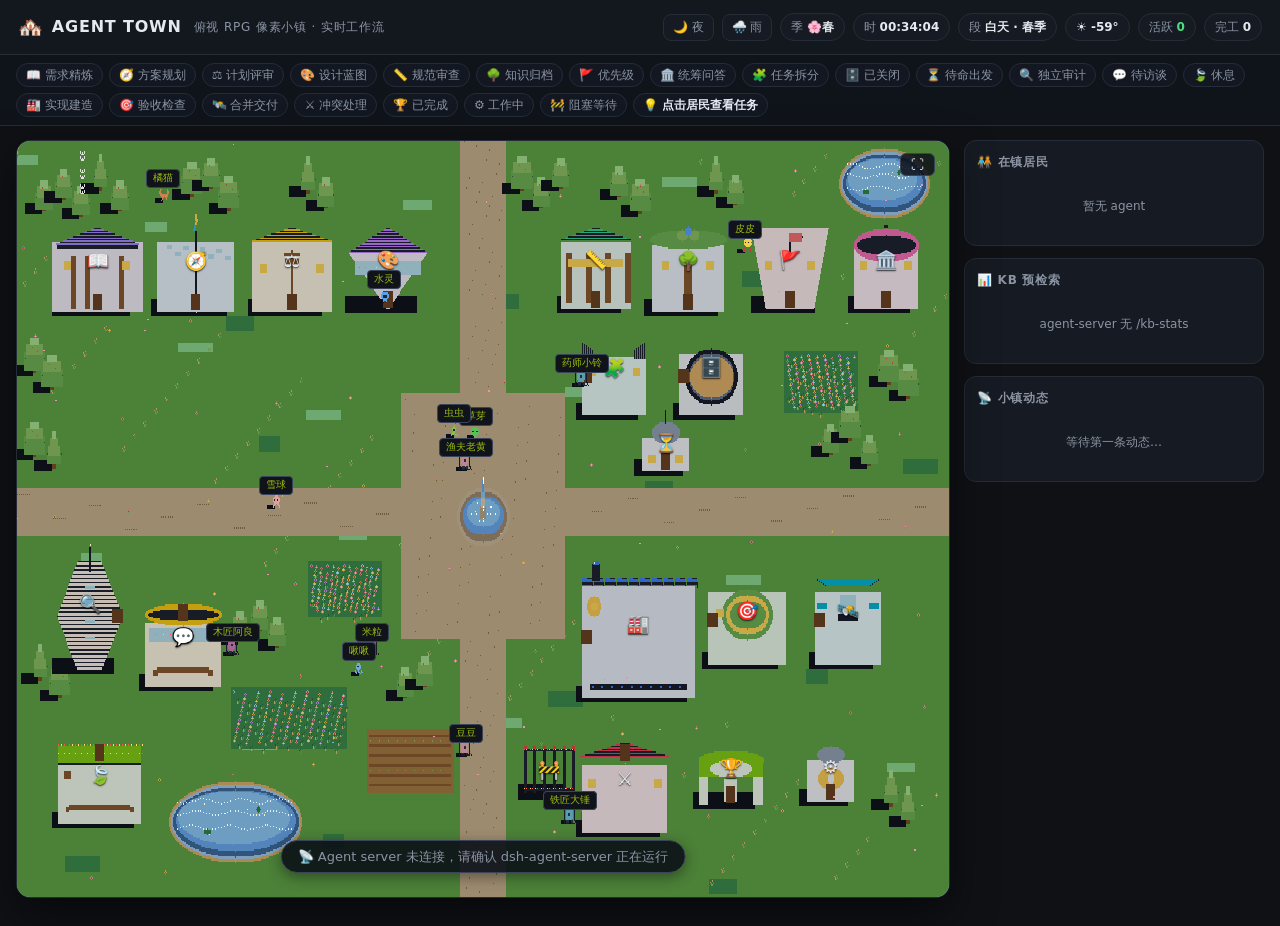
==== commit 6ff31a13: "fix npc motion" ====
--- a/deploy/dsh-plugins/agent-monitor.html
+++ b/deploy/dsh-plugins/agent-monitor.html
@@ -1653,6 +1653,7 @@
 
 /* 装饰角色数组 —— 行为状态机：idle / walk / chat / hop / follow / flee / fly */
 let passers = [];
+let passerSeq = 0;
 function createPasserHit(p) {
   if (p.kind === 'bird') return null;
   const hit = document.createElement('div');
@@ -1696,6 +1697,7 @@
     p.hairColor = ['#5a3a26', '#2a2a3a', '#e0a050', '#000000', '#6a3a50'][Math.floor(Math.random() * 5)];
     p.speed = base.speed || 26;
     p.hit = null;
+    p.lastX = start.x; p.lastY = start.y; p.stallT = 0; p.seq = passerSeq++;
     return p;
   };
   for (const h of humans) passers.push(make(h));
@@ -1719,7 +1721,7 @@
   e.cx += (dx / dist) * step; e.cy += (dy / dist) * step;
   e.moving = true; e.dir = dx >= 0 ? 1 : -1; e.frame += dt * 8;
 }
-/* 动态分离：地面角色（路人/小精灵/agent）不与附近其他单位重叠，且不挤进建筑 */
+/* 动态分离：地面角色（路人/小精灵/agent）双向推开，不与附近其他单位重叠，且不挤进建筑 */
 function separateGround(e) {
   const crowd = [];
   for (const q of passers) if (q !== e && q.kind !== 'bird') crowd.push(q);
@@ -1727,10 +1729,14 @@
   for (const q of crowd) {
     const dx = e.cx - q.cx, dy = e.cy - q.cy, d = Math.hypot(dx, dy);
     if (d > 0 && d < 14) {
-      const f = (14 - d) * 0.45;
-      let nx = e.cx + dx / d * f, ny = e.cy + dy / d * f;
-      if (!isWalkPx(nx, ny)) { nx = e.cx + dx / d * f * 0.5; ny = e.cy + dy / d * f * 0.5; }
-      if (isWalkPx(nx, ny)) { e.cx = nx; e.cy = ny; }
+      const f = (14 - d) * 0.5;
+      const ux = dx / d, uy = dy / d;
+      let ex = e.cx + ux * f, ey = e.cy + uy * f;
+      let qx = q.cx - ux * f, qy = q.cy - uy * f;
+      if (!isWalkPx(ex, ey)) { ex = e.cx + ux * f * 0.5; ey = e.cy + uy * f * 0.5; }
+      if (!isWalkPx(qx, qy)) { qx = q.cx - ux * f * 0.5; qy = q.cy - uy * f * 0.5; }
+      if (isWalkPx(ex, ey)) { e.cx = ex; e.cy = ey; }
+      if (isWalkPx(qx, qy)) { q.cx = qx; q.cy = qy; }
     }
   }
 }
@@ -1762,7 +1768,8 @@
       else if (p.state === 'wave') { if (p.stateT <= 0) p.state = 'idle'; }
     } else if (p.kind === 'pokemon') {
       if (p.state === 'sparkle') { p.stateT -= dt; p.hopT -= dt; if (p.stateT <= 0) p.state = 'idle'; continue; }
-      // 优先跟随人类/真实 agent，避免小精灵互相追成一团
+      p.stateT -= dt;
+      // 优先跟随人类/真实 agent，避免小精灵互相追成一团；空闲超时后改为独立随机游走
       let near = null, nearD = 70;
       for (const q of passers) if (q !== p && q.kind === 'human') {
         const d = Math.hypot(q.cx - p.cx, q.cy - p.cy);
@@ -1772,17 +1779,51 @@
         const d = Math.hypot(a.cx - p.cx, a.cy - p.cy);
         if (d < nearD) { near = a; nearD = d; }
       }
-      if (near) {
+      if (p.state === 'follow' && !near) { p.state = 'idle'; p.stateT = 0.5 + Math.random() * 1.5; }
+      // 跟随停止距离带抖动：多只小精灵不再叠在同一点
+      const stopDist = 18 + (p.seq % 12);
+      if (near && p.state !== 'walk') {
         const dx = near.cx - p.cx, dy = near.cy - p.cy, dist = Math.hypot(dx, dy);
-        if (dist > 18) { const step = Math.min(p.speed * 2, dist) * dt; p.cx += (dx / dist) * step; p.cy += (dy / dist) * step; p.frame += dt * 6; p.dir = dx >= 0 ? 1 : -1; p.state = 'follow'; }
-        else { p.state = 'idle'; p.frame += dt * 4; }
+        if (dist > stopDist) {
+          const step = Math.min(p.speed * 2, dist) * dt;
+          p.cx += (dx / dist) * step; p.cy += (dy / dist) * step;
+          p.frame += dt * 6; p.dir = dx >= 0 ? 1 : -1; p.state = 'follow';
+        } else { p.state = 'idle'; p.frame += dt * 4; }
+      }
+      if (p.state === 'walk') {
+        moveAlongPath(p, dt, p.speed);
+        if (!p.path || !p.path.length) { p.state = 'idle'; p.stateT = 1.5 + Math.random() * 3; }
+      } else if (p.state === 'idle' && p.stateT <= 0) {
+        const target = pickTownPoint();
+        p.path = findPath(p.cx, p.cy, target.x, target.y);
+        if (p.path && p.path.length) { p.state = 'walk'; p.stateT = 4 + Math.random() * 5; p.tx = target.x; p.ty = target.y; }
+        else p.stateT = 1 + Math.random() * 2;
+      } else if (p.state === 'hop') {
+        p.hopT -= dt;
+        if (p.hopT <= 0) { p.state = 'idle'; p.stateT = 0.5 + Math.random() * 1.5; }
+      }
+    }
+    if (p.kind !== 'bird') {
+      // 卡住兜底：非聊天/挥手/闪烁状态下长时间几乎不动 → 重新随机游走，避免聚集后无法散开
+      const moved = Math.hypot(p.cx - p.lastX, p.cy - p.lastY);
+      if (moved < 1 && p.state !== 'chat' && p.state !== 'wave' && p.state !== 'sparkle') {
+        p.stallT += dt;
       } else {
-        p.stateT -= dt;
-        if (p.stateT <= 0) { p.stateT = 1 + Math.random() * 2; p.state = 'hop'; p.hopT = 0.35; }
-        if (p.state === 'hop') { p.hopT -= dt; if (p.hopT <= 0) p.state = 'idle'; }
+        p.stallT = 0;
       }
-    }
-    if (p.kind !== 'bird') separateGround(p);
+      p.lastX = p.cx; p.lastY = p.cy;
+      if (p.stallT > 5) {
+        p.stallT = 0;
+        const target = pickTownPoint();
+        p.path = findPath(p.cx, p.cy, target.x, target.y);
+        if (p.path && p.path.length) {
+          p.state = 'walk'; p.stateT = 4 + Math.random() * 5; p.tx = target.x; p.ty = target.y;
+        } else {
+          p.state = 'idle'; p.stateT = 1 + Math.random() * 2;
+        }
+      }
+      separateGround(p);
+    }
   }
 }
 function drawPasser(b, p, pal) {
@@ -1867,6 +1908,19 @@
       else { a.state = 'idle'; a.stateT = 1.5 + Math.random() * 3; }
     }
   }
+  // 卡住兜底：空闲 agent 长时间几乎不动 → 重新随机游走
+  if (!a.working) {
+    const moved = Math.hypot(a.cx - a.lastX, a.cy - a.lastY);
+    if (moved < 1) a.stallT += dt; else a.stallT = 0;
+    a.lastX = a.cx; a.lastY = a.cy;
+    if (a.stallT > 5) {
+      a.stallT = 0;
+      const target = pickTownPoint();
+      a.path = findPath(a.cx, a.cy, target.x, target.y);
+      if (a.path && a.path.length) { a.state = 'walk'; a.stateT = 5 + Math.random() * 4; a.tx = target.x; a.ty = target.y; }
+      else { a.state = 'idle'; a.stateT = 1 + Math.random() * 2; }
+    }
+  }
   separateGround(a);
 }
 function drawNPC(b, a, pal) {
@@ -2024,7 +2078,7 @@
       let a = agents.get(d.sessionId);
       if (!a) {
         const pos = STATION_POS[key] || STATION_POS.working;
-        a = { sid: d.sessionId, data: d, key, cx: 480, cy: 300, tx: 480, ty: 300, frame: 0, moving: false, working: false, cheering: false, hit: null, roamT: 0, assigned: false, palette: VILLAGER_PALETTES[Math.floor(Math.random() * VILLAGER_PALETTES.length)], state: 'idle', stateT: 0, dir: 1, hatStyle: Math.floor(Math.random() * 3), scarfColor: ['#e85d3a', '#4a8ee8', '#58b858', '#f0c858', '#d06ad0', '#e07050', '#70c8e0', '#d080c0'][Math.floor(Math.random() * 8)], hatColor: ['#e85d3a', '#4a8ee8', '#58b858', '#f0c858', '#d06ad0', '#e07050', '#70c8e0', '#d080c0'][Math.floor(Math.random() * 8)], hairColor: ['#5a3a26', '#2a2a3a', '#e0a050', '#000000', '#6a3a50'][Math.floor(Math.random() * 5)], pantsColor: ['#2f3a4a', '#4a3a5a', '#3a5a3a', '#5a3a3a', '#3a3a6a'][Math.floor(Math.random() * 5)], shoeColor: ['#20242b', '#402020', '#204020', '#202040'][Math.floor(Math.random() * 4)] };
+        a = { sid: d.sessionId, data: d, key, cx: 480, cy: 300, tx: 480, ty: 300, frame: 0, moving: false, working: false, cheering: false, hit: null, roamT: 0, assigned: false, lastX: 480, lastY: 300, stallT: 0, palette: VILLAGER_PALETTES[Math.floor(Math.random() * VILLAGER_PALETTES.length)], state: 'idle', stateT: 0, dir: 1, hatStyle: Math.floor(Math.random() * 3), scarfColor: ['#e85d3a', '#4a8ee8', '#58b858', '#f0c858', '#d06ad0', '#e07050', '#70c8e0', '#d080c0'][Math.floor(Math.random() * 8)], hatColor: ['#e85d3a', '#4a8ee8', '#58b858', '#f0c858', '#d06ad0', '#e07050', '#70c8e0', '#d080c0'][Math.floor(Math.random() * 8)], hairColor: ['#5a3a26', '#2a2a3a', '#e0a050', '#000000', '#6a3a50'][Math.floor(Math.random() * 5)], pantsColor: ['#2f3a4a', '#4a3a5a', '#3a5a3a', '#5a3a3a', '#3a3a6a'][Math.floor(Math.random() * 5)], shoeColor: ['#20242b', '#402020', '#204020', '#202040'][Math.floor(Math.random() * 4)] };
         agents.set(d.sessionId, a);
         lastStage.set(d.sessionId, key);
         logEvent('👋', d, '进入小镇');
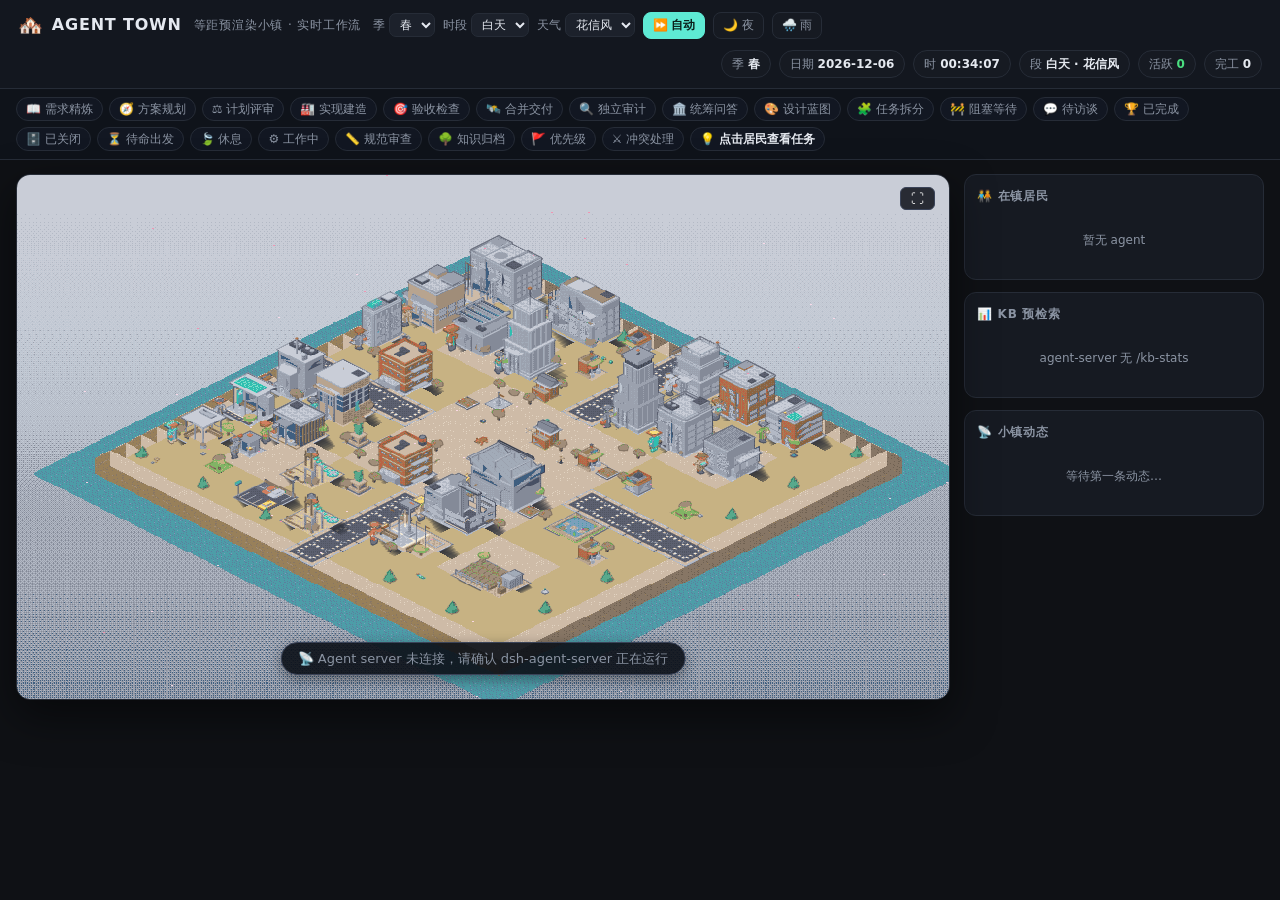
==== commit ce9ccec4: "feat(agent-town): 等距预渲染面板替换俯视版，生成器随仓库入仓 监控面板从「俯视 + 逐像素程序化绘制」换成「等距 + 预渲染精灵图」：  - 面板：deploy/dsh-plugin" ====
--- a/deploy/dsh-plugins/agent-monitor.html
+++ b/deploy/dsh-plugins/agent-monitor.html
@@ -3,7 +3,9 @@
 <head>
 <meta charset="utf-8">
 <meta name="viewport" content="width=device-width, initial-scale=1">
-<title>Agent Town · 像素小镇</title>
+<!-- 空白 favicon：避免浏览器请求 /favicon.ico 产生 404（会污染验证日志） -->
+<link rel="icon" href="data:,">
+<title>Agent Town · 等距预渲染像素小镇</title>
 <style>
   :root {
     color-scheme: dark;
@@ -15,19 +17,28 @@
   a { color: var(--accent); text-decoration: none; }
 
   header {
-    display: flex; align-items: center; flex-wrap: wrap; gap: 12px;
-    padding: 12px 18px; background: rgba(20,24,32,.92);
+    display: flex; align-items: center; flex-wrap: wrap; gap: 10px 12px;
+    padding: 10px 18px; background: rgba(20,24,32,.92);
     border-bottom: 1px solid var(--border); position: sticky; top: 0; z-index: 30;
   }
   .brand { display: flex; align-items: center; gap: 8px; font-weight: 800; letter-spacing: .05em; font-size: 16px; }
   .brand .logo { font-size: 20px; }
   .brand .sub { color: var(--dim); font-size: 12px; font-weight: 400; margin-left: 4px; }
+  .envbar { display: flex; align-items: center; gap: 8px; flex-wrap: wrap; }
+  .envbar label { display: flex; align-items: center; gap: 4px; color: var(--dim); font-size: 12px; }
+  .envbar select {
+    background: var(--panel-2); border: 1px solid var(--border); color: var(--text);
+    border-radius: 7px; padding: 3px 6px; font-size: 12px; cursor: pointer;
+  }
+  .envbar select:focus { outline: none; border-color: var(--accent); }
+  .iconbtn { background: var(--panel); border: 1px solid var(--border); color: var(--dim); border-radius: 8px; padding: 4px 9px; font-size: 12px; cursor: pointer; }
+  .iconbtn:hover { color: var(--text); border-color: var(--accent); }
+  .iconbtn.on { color: #0b1f1a; background: var(--accent); border-color: var(--accent); font-weight: 700; }
   .stats { margin-left: auto; display: flex; gap: 8px; flex-wrap: wrap; align-items: center; }
   .stat { border: 1px solid var(--border); background: var(--panel); border-radius: 999px; padding: 4px 10px; color: var(--dim); font-size: 12px; }
   .stat b { color: var(--text); }
   .stat.live b { color: var(--green); }
-  .iconbtn { background: var(--panel); border: 1px solid var(--border); color: var(--dim); border-radius: 8px; padding: 4px 9px; font-size: 12px; cursor: pointer; }
-  .iconbtn:hover { color: var(--text); border-color: var(--accent); }
+  .stat.api { font-family: ui-monospace, monospace; font-size: 11px; }
   .legend { display: flex; gap: 6px; flex-wrap: wrap; padding: 8px 16px; border-bottom: 1px solid var(--border); background: rgba(16,20,28,.8); }
   .legend span { color: var(--dim); font-size: 12px; border: 1px solid var(--border); border-radius: 999px; padding: 2px 9px; background: #121722; }
   .legend b { color: var(--text); }
@@ -35,18 +46,23 @@
   .layout { display: grid; grid-template-columns: minmax(0,1fr) 300px; gap: 14px; padding: 14px 16px 28px; max-width: 1680px; margin: 0 auto; }
   @media (max-width: 980px) { .layout { grid-template-columns: 1fr; } }
 
-  .town-panel { background: #12151d; border: 1px solid var(--border); border-radius: 14px; overflow: hidden; box-shadow: 0 16px 44px rgba(0,0,0,.5); position: relative; min-height: 520px; }
-  .town { position: relative; width: 100%; height: clamp(600px, 84vh, 960px); overflow: hidden; background: #78c8f0; }
-  canvas { display: block; width: 100%; height: 100%; image-rendering: pixelated; image-rendering: crisp-edges; }
+  .town-panel { background: #12151d; border: 1px solid var(--border); border-radius: 14px; overflow: hidden; box-shadow: 0 16px 44px rgba(0,0,0,.5); position: relative; }
+  /* 等距地图是 16:9；保持比例显示并用 pixelated 放大，避免拉伸糊掉像素 */
+  .town { position: relative; width: 100%; aspect-ratio: 16 / 9; overflow: hidden; background: #0a0f16; }
+  canvas { display: block; width: 100%; height: 100%; image-rendering: pixelated; image-rendering: crisp-edges; cursor: pointer; }
   #fullscreenBtn { position: absolute; top: 12px; right: 14px; z-index: 20; background: rgba(12,16,24,.85); color: #fff; border: 1px solid #3a4358; border-radius: 6px; padding: 3px 10px; font-size: 13px; cursor: pointer; }
   #fullscreenBtn:hover { border-color: var(--accent); color: var(--accent); }
   #empty { position: absolute; left: 50%; bottom: 24px; transform: translateX(-50%); background: rgba(12,16,24,.9); border: 1px solid #3a4358; color: var(--dim); border-radius: 999px; padding: 6px 16px; z-index: 8; font-size: 13px; box-shadow: 0 4px 14px rgba(0,0,0,.4); }
-
-  .agent-hit { position: absolute; transform: translate(-50%,-100%); pointer-events: auto; cursor: pointer; z-index: 5; width: 26px; height: 32px; }
+  /* 悬停默认居民时的轻量提示（真实 agent 用下面的 .agent-hit 气泡） */
+  #hint { position: absolute; z-index: 9; pointer-events: none; transform: translate(-50%,-100%); white-space: nowrap;
+          background: #10131a; border: 1px solid #39435a; color: #e5e9f0; padding: 3px 7px; font-size: 11px;
+          border-radius: 6px; box-shadow: 0 4px 10px rgba(0,0,0,.4); opacity: 0; transition: opacity .15s; }
+  #hint.show { opacity: 1; }
+
+  .agent-hit { position: absolute; transform: translate(-50%,-100%); pointer-events: none; z-index: 5; width: 26px; height: 32px; }
   .agent-hit .ab { position: absolute; left: 50%; bottom: 42px; transform: translateX(-50%); white-space: nowrap; background: #10131a; border: 1px solid #39435a; color: #e5e9f0; padding: 3px 7px; font-size: 11px; border-radius: 6px; box-shadow: 0 4px 10px rgba(0,0,0,.4); opacity: 0; transition: opacity .3s; pointer-events: none; }
   .agent-hit .at { position: absolute; left: 50%; bottom: -8px; transform: translateX(-50%); white-space: nowrap; background: #10131a; border: 1px solid #39435a; color: #9bbc0f; padding: 1px 6px; font-size: 10px; border-radius: 4px; pointer-events: none; font-family: ui-monospace, monospace; max-width: 220px; overflow: hidden; text-overflow: ellipsis; }
   .agent-hit .heart { position: absolute; left: 50%; top: 8px; transform: translateX(-50%); font-size: 16px; opacity: 0; pointer-events: none; }
-  .building-sign { position: absolute; transform: translate(-50%,-50%); font-size: 18px; line-height: 1; pointer-events: none; z-index: 3; text-shadow: 0 1px 2px rgba(0,0,0,.5), 0 1px 1px rgba(0,0,0,.35); }
   .agent-hit .heart.show { animation: heartUp 1s ease-out forwards; }
   @keyframes heartUp { 0% { opacity: 0; transform: translate(-50%,0) scale(.6); } 20% { opacity: 1; } 100% { opacity: 0; transform: translate(-50%,-46px) scale(1.4); } }
   .agent-hit.visible .ab { opacity: 1; }
@@ -125,14 +141,23 @@
 </head>
 <body>
 <header>
-  <div class="brand"><span class="logo">🏘️</span>AGENT TOWN <span class="sub">俯视 RPG 像素小镇 · 实时工作流</span></div>
+  <div class="brand"><span class="logo">🏘️</span>AGENT TOWN <span class="sub">等距预渲染小镇 · 实时工作流</span></div>
+  <div class="envbar">
+    <label>季 <select id="selSeason" title="季节（改变会重算色板重映射）"></select></label>
+    <label>时段 <select id="selTod" title="时段（夜晚使用烘焙的 #n 夜间档）"></select></label>
+    <label>天气 <select id="selWeather" title="天气（色板重映射 + 粒子）"></select></label>
+    <button class="iconbtn on" id="autoBtn" title="自动推进：季节/时段跟随真实时间，天气跟随季节">⏩ 自动</button>
+    <button class="iconbtn" id="nightBtn" title="昼夜快捷开关">🌙 夜</button>
+    <button class="iconbtn" id="rainBtn" title="雨天快捷开关">🌧️ 雨</button>
+  </div>
   <div class="stats">
-    <button class="iconbtn" id="nightBtn" title="昼夜开关">🌙 夜</button>
-    <button class="iconbtn" id="rainBtn" title="雨天开关">🌧️ 雨</button>
     <span class="stat">季 <b id="season">春</b></span>
-    <span class="stat">时 <b id="clock">--:--</b></span><span class="stat">段 <b id="period">—</b></span><span class="stat"><b id="sun">☀</b></span>
+    <span class="stat">日期 <b id="date">--</b></span>
+    <span class="stat">时 <b id="clock">--:--</b></span>
+    <span class="stat">段 <b id="period">—</b></span>
     <span class="stat live">活跃 <b id="count">0</b></span>
     <span class="stat">完工 <b id="finished">0</b></span>
+    <span class="stat api" id="apiInfo" style="display:none"></span>
   </div>
 </header>
 <div class="legend" id="legend"></div>
@@ -141,6 +166,7 @@
     <div class="town" id="town">
       <canvas id="townCanvas" width="960" height="540"></canvas>
       <button id="fullscreenBtn" title="全屏观看小镇">⛶</button>
+      <div id="hint"></div>
       <div id="empty">🌆 小镇空闲 — 等待 agent 上工…</div>
     </div>
   </section>
@@ -187,18 +213,57 @@
 <script>
 "use strict";
 /* ============================================================================
- * Agent Town —— 参考 demo_game_town_1920 的俯视 RPG 小镇画风
- * 逻辑画布 960x540，image-rendering:pixelated 放大。
- * 四季 + 昼夜（实时太阳角度/影子）+ 季节粒子 + A* 寻路 + 装饰居民互动。
- * 数据：agent-server /agents，每 2s 轮询。
+ * Agent Town · 等距预渲染版
+ *
+ * 与旧版（agent-monitor-classic.html，俯视逐像素程序化绘制）的唯一区别是
+ * 「画布怎么画」：本版把 Go 离线管线烘焙好的等距精灵图贴到 Canvas2D 上，
+ * 数据层与交互层（/agents、/kb-stats、/agent/chat、STAGE 表、详情、
+ * roster、加油/定位/问答、空态、全屏）逐条保留。
+ *
+ * 资源全部 base64/JSON 内联，仍是「单文件、零外部请求」。
+ *
+ * 分区：
+ *   0. 资源解码        1. 调色板与重映射      2. 场景静态层（画家算法）
+ *   3. 寻路 A*         4. 居民 / agent 状态机 5. 天气粒子
+ *   6. 渲染主循环      7. 拾取与覆盖层        8. 环境（季节/时段/天气）
+ *   9. API 轮询        10. UI 绑定（roster/log/detail/chat/toast）
  * ========================================================================== */
 
+/* ─────────────────────────── 0. 资源（构建时内联） ─────────────────────────── */
+const ATLAS_B64 = "[base64]/17u/yrvWuZFizZs2aNWvWrFmzZs2aNWvWrFmzZs2aNWvWrFmzZs2aNWvW4t5SJssPOf7wH1cDqAKwed7T/+i3t+bK2s/vvba6obO3qjI/a/Ofvv6JvR8WH9YsPiw+rFl8xKH95Ilnvbt37VwPACtXXbfpRz98yN6TL9geqFnvbWw8vr4/CCxcNG/TC5s32XvwBdqPH3/Ge/jg4fVn/b245ZbVm/7y0e/a62/9f8rYR3sOeV/4xxfXNzc34v/zn/7jputXLrbX/wu0hx/d6D16snl9f8CHu9bea9vgOO1H+Zqb8fQTG+29S4D2iPoCb776rL2XFpfWLC6tWVxas7ic9PbRnkPVb7/zHn70w4e226th7WIt6Ur/gOMP/7H3vfqjWwFUAwAA/5L0/DU3/PObe+3t+eLtr25c7D3V3R92P2bnZqz5LzsP2fth8WHxYfFh8WHN4iPOSM++YOAHmZ4cIuBQUFjkB/CUDQT44gbORHwC+AEAb1dnO9LTC9U9sEToF4OBPbs/Xp/pyVHXnzCQkVPi96SNWAxcAf/v6BiAJyPdn+HBUxUV1v8/b/vZlle8ra1t61t9PnX9KQAg05Pjz8v3PvXAH3/DBgJ8AcR/c3PjBf9vbwMAf0ZOyVNfvnGVff7ESRvC/SgAsP2nxGiP+oOAbYcsLq1ZXFqzuLRmcTmZ7d/e3FH96zfe2uBraaoGQOO47Xf9/trH/uTra20ggLX4CwD48A/vrv716cZtD678EgDgr9/dgT+YUbLm69t3WYe+AvZXNy6uPtXdv+3WOTPQ0NmL97t7cEtuNhE49n5YfFh8WHxYfFiz+IiDyHvK+GfSc9GSRQCApJQUjA4P4603XleBAJmenKcWLVlkB+af88AZgLeiYp58G599tt8SoV/QJBQFvzAG2BgDAJ5atfpGqwjwBft/7d5dyMsv9PcHbSDM50X819XWrS8uKVHXf8WKq1FUmA8AaGvvxHM//zlKSsv9pTNnPnXn7bfaQIDLbN9/ZIPX19IU8v+ysgoUl5Sg1ecDAOzauRv5JTYQKZ76UXn5XgyPjuJA7R7bf0qA9ogyGk837FcBmbYfZnFpzeLSmsWlNYvLyWT/8PIb1R/u/FAR/00pB5AzIwstR1pRPFhJuAoFAiycO7vh+pWLG+wVsxYXAQAA8PC8eZ8BqAKAuukDDe8daJ5jb82Vsz9ZWhm6H6cwbO+HxYc1iw+LD2sWH3FOeuomSVBLQlz+gfP5kWzvnMriiMczEQrYAfXnkfEfKwbs5NTl938T8a+bDYS5/MT/p3tr15fOnKmu/8233ISMVHO1Pw4EKCur8BeXlNhAgMuU8U9S/560EXX9V666zvVYCgao3bvbKpJMwjZE70dR8CQAkKQxkRopSUnq3lVUzPP3BQP23sVBe2Tqj/UFAwCAo0caUVCQbvthFpfWLC6tWVxaXFpcXlH72ZZXqj/dW7vhk9Y3qgEo4l9a0NeKrm6oQIClK1YCAEpnzmy48/ZbH7t+5eLN9gpam/QBAD954tl1h+r2b21sPI4VVau+8vQTG1+1t+bK2QM169c1Nh7fSlK1K6pWf+WFzZvs/bD4sGbxYfFhzeIjDiLvFy9fpjL9OeMfAO7t2wUAeD1zdWg/r/fs/hgALAl6mQbObsRnQVIjAKBjtGLce0cOHwcAS4Re5kko6ecSAxCKGADwwc7d8KSNWEWAK+T/NhDm0ol/yvgH8IOSsjLvHbfeJN9G/9AwBo7/FgCQPu+OsKAACgR48ZcvY9GSRer620CAS8v4p+cPZb9xxj+vk7vqAAAjecsBILR/zP9322C8SdiPYuN2go3vGwBQWQ3bf4q/9kgnNQCgubENth9mcWnN4tKaxaXFpcXllSL+KeP/TNLH8JSYk0i8JVn4vVkPoq2jE0UF+QCAT/fWUhAAANhAAGuTPwAAAL5y/3dGqTbe++++nmRvy5W3W267d5QInH17d9n7YfFhzeLD4sOaxUcckJ4mu+7IK8juHrsVH+Sew9DSB8YN0KGRoJaEuLwD54yu36HkbB8AILBwsZEEhRMIkOGBJUIvc8Z/rBiwwTCfv//7ZmSiP+9m6/+Xkfhnqf87b7/VeNz0f/1v6D9wJuT/ebf8OeYvnB8WCNA/NIwXX/xnytayigATyPiXNf7dMv7PHnoLOUcOAc7zf9B7NV1nFQQgJ8ltIMCVaUO4H8X3UAaHyfsj75fcDwBHTzbb/lOctEeRyI1MT45thywurVlcWrO4tLi0uPxCiX/O+K+4ugR+X6/x2D/60p9h+bLFYfuOnDyFxvoGHXs2EMCa0SbN5PwDNetHKYPTEjiTh8Bp83Xg8MEP7f2w+LBm8WHxYc3iYxINwCXpacr4h8hwpnWy7yP4znag6Op7ACC037RmEtQOzC/vwJkGyxSoFMuxVhEg9kkot4x/HQfT2veEYSASDnbv2hnCgFUE+OL9n0oDkMRkfxBPLVxk/d9E/Le2tqnrn5SSMi7j32TvvviE8v9l1Q8AwLgAAGkv/OOLNIHkb/X5nnrgj79hAwGiZPxz4JHM+JdrOMFF5P8s10kBAHCUANj4eC5NEhxMfurLN66ybfDn1IZwP6ovGAgFb0TqR0VqX/je2SCy+GiPYjFLbFhcWrO4tGZxaXFpcflF1fiPlPGvE/8ygHvHzo8AAMuXjh1TW7sPAGADAazpNikDAH625ZWaT/fWvvrTJx+zD45JQOB8/5ENNSfrW15989Vn7f2w+LBm8WHxYc3i4woNwCdS4x/a4LzlzBn0dHUjls/BKgJEHTjHUuMfALLzctV1B4Cz/l4AwAxvFmAH1Jc0CRVLjf9LxYANhnH3/4uZOCL/7/X3IRbcWP+/PMQ/SfzXHTikMED+DwA1D3wzpu/jQABbGgDABDL+pdFE9/DoqHru8PP/yzeuAmwbfMXaEJnBWFZWYcxUvFSjtiPTk2NrHk/i9ihWs+2QxaU1i0uLS4tLi0uLy8th//bmjura2n0b9uz+WBH/lPEPYFzWfzTi3zTeKyrMNyoD2EAAa5M2AKCiYt72RUsWbfnRDx+yzjkJCJyikoLtBYVFW7a+9Jy9HxYf1iw+LD6sWXxMglp7kTL45RpOljMRCZ0+H3oCHfj33/3TmD8vFQGmcoT+5Rg40zOKSmMMDSZh1XXXT3hAPZUVAWLJ+HdbFxcXoa62TtWepJqFAwPt+Ma3amL+PCsC8OTUVFQEuBT/pwAYX0uTyn6mdiE1bRQrqlZP5OunvCLAR3sOed9+570JEf9yAuiTD3eF+f+zP39+Il8/5QMBJPHvVuPfbT08OjrO/6tvWxvz56UigA0EuDz9KMpgJCIDjgIDtRElJcXw+VpVTdWJ9I94DUCdZ7rHIydcuf+0fetLz62xd+Hyt0f9QXjLKooAgNpo1d4ACAVdXooRzrs6/Xo/bPsnu16399Li0prFpcWlxaXFpcXlhIl/ANXUv//Q9xsAGJf5P1HiP5bAAKsIYG1SBQD8w8tv1Gx9+aXnbQ3nyWEPP7qxpnbv7uethDNg8WHN4sPiw5rFx5W0r9z/na5YM/5NdvjgYR6IYdUNK1E6c+ZFnYezEbe+9FzeVLsHt9x2b9elRMxT5icFYBD5NqtyWcwKALpxIMAnu16fUvfggZr1XbFm/JuMMp/ff3cHPBnpWLhoHi72PBwMM9UwcLn8P9g/gLI5ldb/J2gPP7qxq7ikxLXGf8RrdvIUmpqa8ebrrwIA7r53HSYSQKAHAnR1+v0vbN6UN9Xa4Fgz/nWjST6aFHV895KeP9QG9wd8/vfffX3KtcGXI3iMMxjZlq9YrogMNiY04AROTtRWrLgaXYEenAsG0draBjhtz4HaPXv/43/6z2v+4O6bbODGZSIyAHgLCovAVlJaHiqrMTw6ql5LMuJiyAw6DwQ5QmVsjh89uPfmNXevsSpzFpfWLC4tLi0uLS4tLmOxf3tzx/oXf/nyk5zAUF5ehg93fohPWt8AnCCAy038AzYQwNp4S7rS0WXNTU1bU5KStgB4ftfO3fhklyVwrnBDsbWiYt6WvmDg+UP7D1kCx+LDmsWHxYc1i48re223nfX3VhNpFkut88/jfa5fDGD7++9OvWjuW267d1tXZ3t1Xn4hPi/ZvGhGBBIFEADYvm/vril1D75y/3e2AagGgFWrb/zc/DzS+1MZA+T//UFUZ3hwRf2fFExS00annP9//5EN26hGJE3GPvDH3/iiv17Vl3zxxX/GyfoWCgKbctlZ5P8AqjNySsLk+yPV/L/c79fu3a0UZNLTC21GVYxjBD2DkSe6mcjIzs1BRmqK8u+e7gAAKEICgAqaYTO1D/L+mDIi+f2SsjIcqtsPAP68fO9Td9195yZLbFzU+CIsgzE4mKwCySiDke4pnOxUiRk45EYs2Y1EVnBGpIkM4fdJyQmAPyOn5Km5c0o3WWLD4tLi0uLS4tLi0uLS4jKSff+RDRtTkpI2kI8DUAEAeTnZAIC33nwbB85/gEfu+eswCf/PyzgQwFEpo/vyiEXO1LGkyZC92dTUvMHX3FxJg9uKinkNd/3+2sf+5OtrLyka5fjDf1z5Xv3RDQDWAXjq1jkLNs17+h9tAxJD9mZXp3/DWX9v5amjB0jCuWFF1arHnn5i4yXdj7+6cXHlqe7+0P2YnZux6b/sPGTvh8WHxYfFx0Xbjx9/pqbV59sAQOEjI6ek4cs3rnrsUksAWHxcnD1Qs76mLxjYEBxMVvjIziloWLho3mMvbN5k8XHpvl69Z/fH2y4mA/FSzBkcUEQ+lq5YSVHc26ewf1c3Nh7fdiUIUCeSntQD1rz56rNT8h4QBg4fPLztYrNnLwUDABQBt6Jq1Zqnn9i43fr/F+v7AJT/z1uwZM3Wl56bktf/Z1teqf50b+22L1WtCJuM/TyNJnqPHTmmsrNIhv6utfeu+dEPH5qS1//7j2yoPlnfsm3unNKwCdTP2ygjjiZkqQzGNdcsW/PC5k1Ttg2+mAxGmenGRAZNsNIEKGGIjQgN3s9G5AYTG3qGI7UL196wGnDID/k+ExnLly4OfQed/[base64]/2uPVa+++qKIg7+6cfG2yvys6lvnLMBfv7sDy1Oy1vxF7X7r1C72/Uc21Jysb1FEmidtRDUWJNkJQMl2ZnhwSUTnnyytVNkTs3Mz8H53D27JzV7zX3YesvfD4sPiw+JjwvaTJ56tOVS3X90P6pyWlZcrfBA2HLKgYeWq6y46EMDiY+LEf2PjcXU/KEOOoowJH/0BH/qDAIBLCgSw+Ahd59Fb19xy0TX3Yl3DMBAk8tOW2FCZoKNLV6y8LPXyopnzLAOcAXzt3l3Yt3dX0hR/1oQwACDMbz9vHFgMfLH+D6d0APe5rP9f8H82npz9PIh/mozi2qycgW79f8z/2eSE6uVey0wsaguOHmnEgdrfWlWlCWQwshGRMX/h/FDWojRJYhD5wMfI10xsyNrFnMHI0sXQiIxI5ydiIzsv1w/gqXvW3mUzHCMQGXoGIwT5wEQVhIxxpP1wISskycGZi7ym74p0flKfy/BA3csVVas2Pf3ERnsvLS4tLi0uLS4tLi0uLS7HBQAAAACYAgEAqCAAtss9xiPin8oOHBn5HQJnewEAPZ19AIBrS+4glVEbCDAFLOlKZDR/8uGuELFJjQI1Mjt2fqQInBtuvAEAlHMy0fnAH39jwvUpXq5eve795vbnu6cPe09heNMfpHgf+4va/bbBMGQ0Nzc3buhob6ukrB56qNN9oZrBNPHGmQ5HTzYrMudiM2z/6sbF60519z9/CsNeAJtuyc1+zGY4W3xYfFh8TDTj//DBwxv6goFKilIm4v+mG68Pwwd1nN7b9v4lBQJYfEyM+O8PojK/pEThwYQPIg4AoD94cYEAFh8ARB1ilkD/PIyJBzlgc+6frTt8GWqhx2qEHxq886CayM/09MIpV/vc8MzposmqzxsD0lgBoz+IKX/9yf9pgonqmH9epge+AFDZzwD8B2p/a/3f8X+ePIIzSXQ5FAFkxj8c+VZfc7NqA6z/X/D/VTesDNt/ORUBOONfL38xMNDu37d3l639HyWDURIZlHFImVR65iIckkK+JzMa3Y6n8YUkMmRboRMZsZz/2Wd+roiN0pkzn1qx4uopT2zEWrNYx5reZkPIG5u2mdxggiJaBmMs53dU6PyetJGnSkrLp7wEucWlxaXFpcWlxaXFpcVleAAAjd2Y9C8S4zgZCCCDAC6HIoAk/tm8JVnw+3oBQAUD2ECAqWNJV4LYlPVkAIRqwBCBU/PAN9UEBJyHP9XEoIdN6cyZDY4jbp4A0Lb1BQPVwcHkKSuZGonYPHqyeUN/wFdJDYbsAPDDnSagqdahzEhobm5UNVALCosaysoqJpTxfO3qsRqK+SUl9n5YfFh8WHxMKON/966dGwCEiH8eOLjhg7LX3vrVGxcdCGDxEfHa1Bw5PJbxn5aejeXXLAgNNNzwQZPaDommFDMqKiYWCGDxMRax39zUtN7X0rSBSwEQQQMtE5ot1lrncBmw4UK09mNLV6y0NRXFgLs/iA2XmwR1nlVhkfss/Z+eXvjYwkXzNr2wedOUn7xqOXNmHAYuR81/PfhF1t4G8JjNIhrz/7P+3vWdPt9l93+IjH845D/7/8ho1mPXXLPM+v+FydsN9/z+varvIyeQaKJo4dzZEz6vTvxzu03YePP1V63/G57/FARAfR0KDIYWBDDRmv96xj9ElhUFfwF4bN6CJZu2vvScDUQVWNiz+2PXmsUUPM/1igEYX8sMR1nfWD8ezpi77sAhsNEYhImNFSuuVpOzF3t+JjZSkpKmpNQx4erI4ePrMzwXiAxTzWI2HTv6ft1Mx8uaxZwhyXimQOaLPT9LHQN46q619045qWOLS4tLi0uLS4tLi0uLSwAAbn1wY+XwqSMbsryZNbfcstr1OKkIQK9pPIdLVAQg4p/mwk/n7gvbL8l/aRwIkJ2fiUVpN9C93u4kmtp58ASypCtJbMIhb2SG8ze+8YehBoAjvygqjOpUOA1VzBnPROCc9fdWA7AEDgBoGc3UYOgRYs41Vg96mohbMLcMbEzi0PtEdFJjAyDmjOdbbrt3W3/QEpwWHxYfFh+xZ/zv2f2xkfiPFR90zMUoAlh8RM/4p8EGy33Fig8AqPvsKKYl90xIEcDi44ItWnLD6AM1DwJaAMDFmCnjX26/9sov0Nhw1MoOG+7BquuuBzQ5vIs1XUZP7t/z8e/sPdDs6qrVo9/4Vs1lw4A0me1gMeB+/VdUrQbbpWBAZvyzSQy8v/3X9vobrv+fP/LDUMYItEySWBUB3DL+4bTZtP33//1xe/0N1//mNXeHfD7bCQJgm4gigCnjX5r1f7N95f7vqKBQXbpYjqHdJIr12sWRjudMRsIISxnLCVgeZzDuJnp+xCB1/PCjG72JHHxD/XsA1TTu5n6QKYORx9iyrWbyQTe34+HIGsuayGzcH4bIdpzo+fl4znAE8NTcOaWhANqv3P8dbyIH8lhcWlxaXFpcWlxaXE51XBLxHzyye0NaenYNAMy59U4szh2J+jk9EIBVNNhiUQSQNf6jkf4m4/IAAGwgQALa5zag3L5rX82/vPQvIWKTZGUqykvBpkd7UZSYnsGpR36xM3PG84oVVz/2B3fftDkSgWMzOAFoxCbVaGZpZvlgllIveganbheT8cwZnGnp2Wt2bP/llL4fFh8WHxYfsWX8U+eWat4S0X8p+Kjbfwif7q2Fr6WJOswNi5YsihgIYPHhnvE/p7I4jPifKD4QLqsdkyKAxccFq6hcMLryupvR3NgGysJdtGSRfHtCtc1N5P/J+hZ0+nx0X3Cg9jN0dLRY8kGz8oolo3PmzVX+y5iYqJmkznkftRttvg5k5xTg5DF7DyaCAfJztonggCcitGeTxYDL9a+cu0BdIw4GuxiTNf4hAmHqG1oR8NeT8oX1/xj8f/HyZWBZyVgUAUw1/kmSFYCU/Ff3dvcHv7HX33D9yytXYnCgJ+T/HASTLYIBeMI0lhr/jAFckPy3/u9i//bmDu+Lv3x5W16+twpOH1SSDXJ8wNLCpoxDRMg+pG1WGCNMyTEIvacH2HAwDWEu0ngeWnajaf/mF/6JfMc/PDq6uaere91Zf6+XpHJXrrou4TLkvv/IBu+B2j3bCgqLqgAAQr44WuZirPshMhhjzZDU+8YX872c4UjERn/AtxnAOiohkuHBUxUViafoZHFpcWlxaXFpcWlxOdVxeeuDG6uCR3Z/RvNDKbMXAgCWF4wF3ejjNL0cgOl9KgtAuOQAGzZTgE1t7T58ev43MZP9sQYDUCAAgO0PP/wfbCBAnNu0y33Cj/Ycqqmcd/XWD3d9XJOclOStqlqBFVXLkTF9OrzZmejq8mN6+nQMj4wAAAbPnVOOe+JEPXp6ezFr1iy1j5ZMT0bY8bm5OSgvK8P8eVehrrbOe+LEyXX/7ivfrHnkL/5z9y9feG6v/luWV62u6e4bqgSw5cThTxumagZtbl7R1vqTx2o8nkzv3PmLMCM/F8lOQ9HX2wsAak3bWVlZyMnORvvZdgQHBpGemgw20/HTkqehpGQWAoFubyDQvW7x0mtq7rz7vu6PP9w+7n7MW7CgZngIlbmF+VP2flh8WHxYfES/H6ebm2oyPTneFStX4vbbblXX/VLxUVBYgNnlZaicNx8njh33njp1Ut2PBx78D93vvv26xYcL8e/NL9zqO9NZk19S4l169UKUzipERkb6JeEDAGbOnImsrByUlc/C6dM93p6Ab93sOQtqvnzrPd11e3dZfJjxUf1HD3xn3fvbf7t25Hw6egId6OkZQOOpo7hq3gI1kMr2egEAGBkZW4CwNR3T3dOjnnEA1JoGbry9r3YPjh/6FCkpo+jp7kewrxs/+smT3bfdfk/6u2+/PiWvu4aJ6pvW3L3u6KGDa9PT8xDsH8DAQBCB7gAKC/NDA+bBgXNRiU9vdjaGhs6FIvjTUqerbSL1ujo6nGfc2D342jf+tHt51er0ur27pvQ9kBgI9vVieDiIVl8zTrc0KwwAQFJyMiAVATQctJ4+rZ5Ffc7ziPwfAPr7+gAAH3+4R11/uvaDg0H0BAL4789s6b7+xjVTHgPs/8cO7197fiQTqakp6DjbjqGhAHJz88EWCQPk6+TntDAGyPcBqDXV+x8814ahwSSMjo5df+v/AMaCh6trvvv/XLf1n18K8//O7kEUFhUAAPr6+9VCfaDzQ0NobWtHUvI0JKemqr7QoUNHcOjgYXT7/SoYhvAAAJkej8LOjvffVcFH6tnT06au/2+27ez+2tcfSP/lC89N+efPbXfeu27PJx+uHR1NDfn/wLlRFM8sUD5Py/SMdADACKD6ptS+cj+JsqC6u7rD8MH+D0H+S///7vf/393X31Cd/vGH26d8GwwAhUUVZzIy0itpMhVJSapf09rait6+IPqC/UhLTQWczMKR8yPOc6ffOD5InZascMHjiWZfG/YfOATfGR+ysjJRdc1ylM0sVsfAISj484wpOgctOXl5SHbGJq1n29W4XD8//w5e8++kbR6v5OTmYgRIz87MXH1ueMg7Iz83vf7ksWq/3//Q4qXXZDzw4H/Y++7brw8kwr0sKJl/Jjfbo1TeRs9DtQe9PQGcHx7FueGhMOzoYw4AatzB++k1LUwuUF+XsDbQP6DaJLpvNPaQYxZ5PK95LCP7CPQ79ONj+z05SB4dSc/NzV+dkprizcnNTD/dfKp6cHDgodlzFmR8+dZ79tbt3TVgcWlxaXFpcWlxaXFpcRmfuKSM/6GcrCe/tOZb3QDS29LP13iL5oItrbgCnpEgIMZptLDJbfk+BQPQWO7kqSaFkRkF+ejt7QMAtfb3BtHR1Y3PPq3FLz/9n6jvOYiB3sFxv48UAEz73YyPL74qH91tvQi2nEPtZ7sq33//05rb7rin+mc/f/7Us//7f9oxyVQOACAp85XX3rz1g527avr7+kLE5szSWaEHNj2s4TzomcwBoBqEppYzCAQC+NLKa6Ien+0QnflFRTh6+HCI6Pyb//q33c/+7/+5FwAA4KoFS2pSp41WDp1PmnKEAWU0l5bP3bq/7rMQsZmVkxuSaOEGQj6o6cFPE6C0nx7+ROAU5OVEPJ7WAJCTkwtPdg41Ql5fe8+65curxhGdRcULagBUZmRlTbn7YfFh8WHxEZ34P3O6RRH/d951J1bfcB3mzb/qsuOjqGgG5s+fh5mzStET7PceO3Jo3aprb625/1s1YYEAUxkfRPxPTy/c2tHeWZM8Lds7b14FSmbO+NzwMXNmIaanedDd3ent7u40BgJMZXywLb161bbikuJv1u79FINDyUhJGURKige9Pe2KAG31nYa/sxOzyspDZCdF+QfPnQuR/3BIfza6H6SKcXD/MXR0nEZXZzumJXswcj4JqWmjSM/wYvny5WsPHzxcXbd311OY4jazctm2FIx+s7v7rLoHbEPDwyoIoKO9E+3tvaiYUxoieCQZyuQnEZ8AQkQoZfyfPHka/cFzKrCDrr28B7l5OWt9Z5qqT9UfndL3gDBQMXfON/d88pHKju0P9iMzs1BhoKtnGEcOfIqhgWHMKC4yYoDIt2Qhz03PpREgDAN0rt6eTngyMxQJ583PQeXc+Wtbzpyp3r3rvaes/49+82xbJ5KnpSm/B4D+/mEVBEA+TGSoJz0FbNL/KfAlddqoCnoh0pPwAAD1J5rQ1HQaPl8bzg/1Kd8HoNaZWbnW/wEAQHZO8bbUlFTVBkj/72pvUO3uvr17Qv5Pk3eUOUJrmiTq7OhUxH9fX59qC2iyjQj/3kBAqVV9susznKo/rNoA3f9zcgrWfrq3dsr7//B5bBsaHBnn/xQE1hs4C9+ZTvT0Din/pyAAyvCn9YjT7jY3NhvbBSL9qe2ghZ7/uv9PT09bSxPaU93/2VauvjWju6u7qnLO7PSCohkYcQJYyK8VwcElLZKnXcBObo5xfMDkBGVW7a07oMYSNOF64+pViqAAoN5vPNWIw0ePKyxRUA2taRtIUqQJnYfIC1qrJStLqWzQe/y9NF7h1/L38H4iQYhM6e7sVNjEyIjqV5M6R5Yni8aR6W0dvdXtrc0Prbr21oz7v1UT98RG6axZGf3BvqqM6ZnphInR8wi1DfSanmup6dPVdYDLmIP30zbtHwFwuqlF4YvOOXfunNDn6Xg6lt4nwoTWdH5eU8AOkRmStOBAWT5/tDEQ76dz0u9n44DPkpIyDI6mpbeebq8eGgokDOFocWlxaXFpcWlxaXE5lXBJxH9Z3swnT3Q2bJ4zLbsq2Vu4BQB6BgM1OWm5YMv15mJpaV4Y6R+LmQIB8gsLVCDA0MioUgSg/Xs+2YOe9DZXMn8iigB0PAAVAND74TSk9mYCAKZPL1ABys2NLZXvvPM7FQjwk//2f52a6sHh8WaXLCn3b2/uqHzrzbef7Or0ryMJTppoI9kXlnthiyblQnIVNDFHNZzl8boUDe3nWjF8fmowWPocwKtl5eWP/OWj322gejcd7W3VGTlTp2bw9x/ZUHmyvuXJ/oBvHdcwl/VY9HqEbvsPHzwcquGs13uRx7tJx3AN9P6A79WKinmPvLB5UwPVrOnoGKgum1M5Ze6HxYfFh8VHZHz8+o23nvS1NK2jTh5h5OZbbvpC8bFj50c4VLefJVhfXbx82ZTGx4HaPU/2B7HOVOP/i8AHyY41Nh4HAACY0vjQ7YGa9aN3/f5aJZf3u/d34LVXXgeAEGHMlpdfiLvW3hsm6wxAlcngIA5aA8CunbtDn/d3BhTZQ2uSt6dzrFhxtSqx8ebrr+L9d1+f8jLEt9x27+iKqlUhXyXiBoBSAvBkpIfWGR6gomIe4FIfXdb8p4x/vgdEuLGR/D/JexMG+bs+2TW174GOAZILJMISgLp2dM3oWhaVFCj/hSgJMDo8PK5mIQBsf/eN0OfZgsEOFJcswH1fvYCBV196dcpff/L/pStWqn4TPefpWd3REe77tC4oSA/5vxsG2Cjjn0h/adNSMwEA11yzTPk/3bP3392BA7W/nfL+TyWRSkqKQ89lk/8vXrYY9/z+vSFpSTaS9+fnP9f4J7/mjHPp/1Ti4e571ynpyaamZtsGCP+n68d9FZP/e/NmYPk1C0I+T/4Pp5aqSe6f7pmb/zN2avfuwr69u2wpgAtY2Hbrmluq4cigUn+f/DSk/AIATgCYm9QxtSMsXcw1i2mMzlLFVFqPy2TEYtRWwMlQZJPfyVLJ+jjG9NupreIazXQ8jeXpGMIwABw92Ux9dH9fMBD3UsfUv1+6YmU1RC1hU3uh1yE2yQ/zZ03HEmZjNWp33MY80Eqf6eMc/XtMNZrpGH4W0DMgwwM/EP8S5BaXFpcWlxaXFpcWl1MBl9euvvd5rvFPUv/BI7vhWbhqDQC09DZtK80qBwAAaLhzaQkAVBJuTLL/bsbl3eTx/JnlSxcDQAiTdD2p7j/J9ufMyAIEmQ8gYhAABwnwenhfxgVcOiUR9XWbb2y+paJi3vZv/NHXqfS0LQ0QB3ZJA8mfbXmlqq627jMCMj3ETbVfYqkbQ/uJkKEHOtUqjOV4uZ++F06tQyY6U5KSrikpK/P6mpurjp5s3vzmq8/6E/1mPlCzvqqx8fhnRGyWlVWMe6hjAvVY6LMAQuRotONlg8KfBaBqCfcHfFQD/RrK7PUHkqu6Os9s3rH9lwl/[base64]/2fLcyEMEJlJ179sTiU6fT4jBqjtPd2wX2GABrCpTgBNt79TEZ8c/ELBZfyMshi4QIDKvpPu/4wBurb9QaCsokj5Lx1Pzx4Ayv+pxj/dJzqWnj0cAEPkJxP/XU67QBg4eqTRBgA4/k++T316CnDU2wD2/wULK1RwEQURLXYwwwEA7P+zKpfh1NEDrv5P5/Y1N1v/157/0Eh9k//neOdgcKAn7PnPz3Lq28j7ZfJ/GTRj/d+Ihc8WL19WBTEpKjEBWQZGEBsc/EtjAz6O+jty/AAneJ76QEkpKeo8saz5XESU8FhDX/c4YxIa3xBhYiIyKHDzphuvN84RMLHBn9mz+2MA8Gd6cp5atGRRXBIbt9x272cVFfOqIILFZPuimyQr9DEEvyfNjSCJZvq55PdJ4/2yvyZNBlLr55H/78hYQKk/nmuRW1xaXFpcWlxaXFpcTgVc3lT9R6Nc4x8Ahk8doUAAGQDQsCR/tKGsvPy90eHhW5NSUqr1Wv9tgvynbSLyGR+6uQUDEFYlTj7c+SE+aX0jLAhgIgoAPR9lAAAyPLEdT+MZGvPbQID4sEsNAPB+urd2fU9X9w/y8r3eu+6+U5EwJEXBUSkcvQUg7LU0t2PcjmfjCDCeBPz1G2/hQO0eP4Cn7lp7b1xHd12MPfzoRm/t3t3rAfwgI6fES9mXTMTQg1w+UGm/zHzWH7Q86R/teBlFxttwJsUpy7m5sc0/MND+1Iqq1XEdOWnxYfFh8fH540NGMHJgAA1OLic+CBccocwDB8KixYcZHzJjjTv3lxMfjD82/o6pjo9I5A8bDWg5Ap+ULGQ2KERGKBEMRCgz6UD7KcPT4ykIrTljmhQ46Fx0br6PdJ8O1O6xAQAGAjQSEapnhRIh3R/whe4BGxM/MuNfx54lgGLHABH6HFghlTEIA6RMQsQnHLKTgl9Y+YKVM5j41BUDdn+4xyoAiAAYmd2sKwKwSQykpWcDgAp80dUuoClemCagbACMewAMrSlYhRQxLtX/qd9F4xSaHJZBYKQWY/0/PABAKupIRYBL8X89uMwGgJntK/d/Z3TV6htDWODJVDbyX/Jjljdmo/YCgDGDEYAKKIajLHYxRudcvmxx6DwceCzPzwkB3MbwBDePR9gijW/0IOYPdu6O2wxHU7+Kx+Tc/kIbK7Dp/TCT6thEMhn1c+tjF/38sq2S/TVay/8Qbcwk/1s8Zx5bXFpcWlxaXFpcWlxOBVzO+vK9o/PnrgLbsZO7MX+uUgDwZ/cEnly9esF7x473oOFc34PllRWVizIHXcl9iCAc+o+cuBDNdByzUgfNd8tAgIkGAZCKQNLJGcbMf9MaAALeBty15A/pPm2/8/ZbH7t+5WIbCDAJ7bIMJH/yxLPVvubmbfwgZukVakjgRKWwvItbdqYu1QxDdjQ3DjKTmhoNinShzGaSd1kwt2zN009snNLO9kDN+uq+YGCbfJhCIx9jychEDNFb0CLF+Pt4InzhonlrXti8aUrfD4sPiw+LD3f72ZZXqutq68LwQR11PRCAOjRsF4MPjhymbDaWvr3j1pssPjT7/iMbqn0tTdv0zriJpL8UfHAHXkb/6vgoqyhas/Wl52znUSN/OEKYjXyZo+hZFp2zmmVGKMlspzqEEJM+9L6UOacMadPAy2Z/AnAhQHVcmIggmRkqsz0RgfiU2KDXpNpgCdDwAAB6npc4ZS50DHCgBQfBkK+3+sIVL/j6Swz4mpvDnlP8rLMYuOD/bJGe3zIjmk2X+oeh1IU0vVSGLYFxoQ2AkI3kbVaFef/9XYroj8X/WfWF+l+seMF9JO4v0T7r/+MDAPR+EVwUAWLxf9P5rAJAdCy4GQfIAAjLcCS/5vExjxGkzDDb2++8Bzj9K1MGI5u+nwkNAOPOz1mU3MawSeniWNX9AISdk/9fPGY4MqERybgd1tsIN9JBjkkultCAkDY2nZ8DdNj0tjBW1TRpeoZjvBGOFpcWlxaXFpcWlxaXUwGXugLAsZO7G267at4Wus6ktDaQW/YggEoAWF4w5ruc4a8rAbDR+xwAYArW4WAcNv19iEAAxtNbb76ND32/ARsrA8QaCODxzXB7W821TF8yCgDo6ezDv7/t/xW6XwBsIMAktJTLcRJyOno405oeqjQJByBU69znaw1lKMi6zqHPi9ovTGICQEZhvvo8APSI+hZEBi13sh5e+McXAUHe8XoqGz1IKcujpDQ37HpIwkbP0HR7wLqROTKKi76PJ67lgzhW2ZBEN4sPiw+Ljxhx4mtVZD51XCgTmSXFeGFJsozC/JjxIVUFIAYOFh/uFhxMHocPSU7KzM9I5TNM+KBzUKYotDpfFh+xW8NoNjwpnSFyBoAKbqGFMPIf/9N/DslC9wdZCSAdvq7TivSn7ZJZc7Hu/jHSh46lwQFnMvJ9lAoA1i4Y+X2wLwvZeeMj7MmH6f0V+atCRCiAUBZoT6APEOoMRPwsWrJIXWt90C0j42mhIA5rAAAE82fD03lK+SlPIrlhgFUx1D3wFGBocEx1ga4/Y4DaA8IAgDAcyDqJhCVrAABMSyvF+cGWMOlGfk6Q/1NAhVQE4ExoKXMOrca/7v+MAV4PDBy0Fx4AnDagMqkHcCYxpYQk+TOT+RwIE8n/aUxCAZRM/svnvVsQn/X/UgC9YdlUvCZ/Xn3jqrBAsEj+r0u3miRRaZuCx6xdMDmRLCdJ5ZqNfZye83DG3ywzDABwiIGMwvzQfmpHaOzA5IW+ZnPbL8/fGOgJqcrI8SUHPtM4hscv/UJWmffTb+sBxu2HQ2qQ/DFLHa9cdR0AeD/YuXtD3+6PbwWwZrLfy4XZPrBJVQ2pEuaW6Sj7rGxyLELrS5E0lufhc8sxDJteKk0+Q03PUrf91B9ksoT6hwC8Rw4f39DYeDwu7qXFpcWlxaXFpcWlxeVUwGVrgQc3Tc+kDH8l9Z/fX/QeZi9/9WBDo7dl2ui2UlywruwKSJMB3Pya7e3GZny7vDy0X77P/18qCehlBCjJlJLpuMzH1+7/Gq5tWh1SBCBSP9YgAHXcjP5xigAAMDr3LKaXjBH/2fmZivy/8/ZbVXIdAEqwq3766b8HABsAMInssgQA6E5LTgdAOR4RLbQQqcPkDjmiJC/lw1tKtpgymilDh87BUjNykpqkVVOSyqb8TeVJBG4A5GvZQOiNgZz0hFazXN8vJzrcGgo7WWrxYfFh8TFRnIw6kZGEE8JGnuPT1FFXRL4T5EI4iYQPmfEPMXBgfOj3EVoQyFQ3t+xmiRk+RseKjg84QTWc8Q9nQrusrCJE/PB+Cj6gerkWH2YLq9HnZGnKwUNdbR2A5WoA/7d/+7f47Xs7QoEAmVn0TLqQ7UkDbCp9QdHg8rnH0eEWF+7YmJaW5ZqtSXXOaXAriVDOCGUFBq7xLwNiKDCNfF9mPUMQQpYAGm8sAxlqP4aHwzDw1///vwmVBiAMtHY3qhrnEgNE/PPkgmwPdAUAG5R0wRrO9aE8aTxZKZ/xpkAYU41/SXxCkP7QFACsmW1cG3DgkNo2BYOZ/J8UkCgwko39XQUt19bZIAAX/1+SeaGfxGtotVWX5q0MKQLo/s9thhyL6HiSOLABYOFG14kzCfVJUn1dBMDnjL1pQpTaBDjBMkQOEPGQIRTEaHxNWYl1zjliqWkMIKRWxufRxyGML126uM0Zz9P4xY3cMI3/5fE0JjrnPAfo91AZr9q9u73/9uYO7x/cfdOkzmo80lOCAqffZArIZnxAa6Ml3mTfVT6zqA2n/S0ukshuxmMeeR7ZvtFYxZOGkHQx/14ZRCXnDuTvd9tP2/Q90PqUZRVFpADlpVJtTz+x0Z+ouGR1TFbGtLiMX1zKsb/FpW0vLS5te5mIuFw0movzMwtQjoLKHqCh7bOjD6ZkNEYku/[base64]/[base64]/SPI/9Nr2UgDISajN4u6D4PTQHAWrj/KyUYjM8OgTahS30pDgSgz7r5v8QBf1Zm81j/D/d/qQBgMtkvks9//gwFipn8nfEgz2sDwMLt4Uc3VlL/EQAOdSdjce4IECWzkbdpQpTWcOoWs7IYhKJYhkMSyCB9ro9symCUQclce5XaHq5ZzCali9n0UmZEYvA43238rx/P8wFsofJpFfOqXvzly/UA8ibrvdz8f/3nyud+tU/5eN1nRzGnsjgsIN/UB2WlJYknWloiZDiqsYlQ9HHDrZQj5s/qQWoAMHdOadjzU5dV1gNoTXMH8vfJc+m/bWzcVFhVu3f3pL6Xl4pLIhtpkfNgFpfxiUv5vlQFtLi07aXFpW0vEwGXP378mZrNH32C1QhZdZY3EwPADwC8BmHllRW4da43xNvoGftym/47TjWFSH79fb4nskSH6XwSwz6nfWW7Z+1duAd3qXnxA+c/[base64]/dsOHrPtMxxwWRCg0cocy/pn4lJmdpoxPi4/oxgoAbPI1AIULDpZheT63tsIqAMRm05J7ABQDQBhGINoQ3ad14setzjkMpL/EoJVAH+/nehS8fA9O+yLbCcIAK8DIdh3AuG2rABAFC2mlCPgPuQY5SlzIdiGW57++bTOgx/s/lQBoczlGTugyoUKvyf+p/yT9XU6sSf+HNmFv/T/cqAyM3gaYjK+zjo9o/q8fb/0/zCrpOjEWiNQYW/uxOBdRMxxpnEBjBCIiIIgNWTu4SGQ4hvYvnB96n9dstK1nMDKepHQxf4Y/z+fmcX6PM4kqSQzT8XDmDmqd4E6J12tvWK0mfd9643VVD3cy38gzre2VBYVFaixxT3kjgEZcv/I09rWtxDuHw+vO6oH7nGFIvsDv1TcEUD4727VEH2PSVKtYHh8tg1E/XmZS6iQGXEqiyffd+oX8vzo+G/B7MtKfSmRcFgGAk3VMZB23VRaX8YdLWRYHAAK9mWq+zeLStpcWl7a9TBBcbicFAGkzVtwI/7796woKZ64DyhXxf9eyWWElNaCR/jp5z8EpdR1ASVn4+/Ke6ElAbHI77NyOsge1rxUO1/TAH38DR05eKA0AJ9PfRPxTkIAk/omDYvzR/+OkPS7dATt/OGkt+XKchB2VnFY3GfFFTkjOQYQMgBCRQ9uc+cwZOvTgJwf9l5f+ZUyCsLgoVJfELRvNZjhfeMDzg59kCvWGgNfyWGjRmnAaYnrA8oNfZnJGkyuEnSyy+LD4sPiYgBE+qKYzD1AkXljWWWYFUMQhHUPHE8bU+81jckN33X1nGD5M90+aVQAYb+TDTaPekB/r0cM6PggDsjwARI1/ek8PjmFzy/jM8IwNIKyFm2wzpEwYYYHfo9dSUYOOo9fcITf5uSRBZR04i4vIBKiOGfZhes3bJtPJfZPp6hiWABqPAVYA0I3bD5Z3ZAy0OpiBi2SpnrWUIjIgbFBSuBH56ea77P9uGIiU8W/Chs2AHm+kAKDjgU1OLNHEJmeDkE9zppUpqFXvJ/GEmy0BAFc/j7afs6d6tOAYt1r/buUupqr//8PLb1Tp+55+YuN2AACARZmDmHamAwBUZiP3hyDaAX1N9+TTvbUKG7TQGBqAUkeiskk8qamkjp2FawvLWsW0pn00RqfPUaBZc1MT2L5UtUKNR+h7SXGDz8Hn0V9LczuGvqtu/6GxQDZnfoHxSd9F/4XKetD/A7D3/Xdf3zhZ7uXDj24cdy/vv3HfnsJzdQCAU+cKFJnx0Z5Z8J3uwqyUlrBnk8lonECqfmxEZnCgWVenP3R96FnGC5tpPwc4SzIDgFInoyBmADh68gJhJa8/9bH188tnqel4qYYjjb5LZmt6MtL3frLr9Y2JjEtq02hRGYu+VrUGEPJ5i8v4wSXEGIl8nJNt5DylxaVtLy0ubXsZr7j80Q8fajic1A0AClO8eK9eNlYWoLICcKTwmRxn4wBt3doEYd/S2+T63bLESqzG40DCMHNNhDEKBiBFgD//ymO4tnitIvoDQuafXrccaQUAJfX/d3/+rJqDZ/UO+m+c9U941udZAFTC2qSyy6IAoLJqfD7X99xkLmgtpc8B4M7bb1URYbJGs7RIJI7NcAYgJM7pAVg5vRTBPgDoDiNtJJkjH6R6lJaUeTZZJFlOO1lq8WHxYfERzaS/kwIABQHI/RAZbyFZZwBwAmE4y5+OuePWm4z44M/rGZ4SN7CRiiH/pwEC44Nknnk/DFnOOj5Y3pmO02v8y4w3+o5Mz4W652xSAaCgcMQCRDP2ZWjy50z269gxkUOmdsIqAEy8BEAkBQA3bJlMx4S+35oZA9ReBOp2qKAvvbakqf3Q/XwiCgC02KC9C0bBk+VJ4T7K/q0rxpgwwc/9iSgA2BIY4cYKAJEkIE0TTJxhIv1cGu+n41SAsUvWz1T3fyoDEE3+XzcZTBmLAobcP1UDwN761RvbvnL/d57a+tJzGwEAjvTqnt0fO5mMacDMAiAkb3yhxjH5uanmMQAc7ExCmYYZGlNwliBLHXMGYZFW85gzEGniU69ZzNLFdK4Xf/kyGhuPo6NjAL/b9iZuXnO3mmylc8KQxciZi7xfSqGzdLHMhgvLYHTKnIl2zDuZ7mXt3t3brl1971NyYn7T+2u/BryO5K46fNznxW92F+L8yHQUFaWjpHQWgLHxxNKiPpweLg2paUCM53v9fSHcceAZt+ckfU2ByNyWw5BpyNs8VoEhg5Heo1q2XZ3tGBpMwqmjB7B42WJ1bu4z85rNLdMRIjBIHxvxf+MSabx/YKDdm+i4pPE/9evC2jInIQZOBqVeItPicnLikhRyZHsoSwNAq+FtcWnbS4tL217GGy6//8iGjfSbACjCn8j/8w62pFEZQgB4a/9phTfGGb+nqwO0to7XdpNjOSLZ+X5BKHTo5TzY3Lbld2Y7atMV3/hD3NM9VhrgQ99vwmr8E94hynC4Zfzz7+JtGwAw+eyypNeZpClM75GD6LVlyHmY3ASAF/7xRRURJgGvZ926mc1wNkdectSlKVNBZkMz2SmvOUd1semTePp22P2wk6UWHxYfFh9RTHZKmPzXTZKYfDztY3xQtj/tJ3xQJC93KPk+8edN5D+sAkCYyYFCJIUM0yQ14wMieEZ22OXnqAwHnChhaVIBwNoF+/Hjz1Tr+8jPJblpIvtNihoXqwBg+g1TyR6oWV89VgIAQBQFALkNjfjRjY83YUG2IZ6MdPUbLAYAOO0FB8FwRorEgwkXbmQ/YlQAmMoYkL5H5Cdc2gGTr8uJGojnv5sCDAylMQYG2qe0///Dy29Uw/Ccl2MHNtMErm7Sz0376bNy4o/8/9/e3DFlr//Dj24M838aO7g9090sGtkvn/l6uQBSAJC/YapYXzDgzT7w7oaH5817/q0/vavqH15+o+ZHP3xoM5wMRs5mlHhgRaTDfWk4ergrTB3JlF3Fk6Y8ISqljinAmAgGKUVMJAMp8tH7MoNRKpA99/Of4/9seQ5HDh8HnPabgph2f7gHf/vf/gabX/in0PieaykDCH0P7+fJYfo+CsiReCUigzMY62rrQvgV7VjVZLqX/UF4U/v2bfiTpZXPP/6n1VUPP7qxZv0tb7wMACUzCvD1hX5cMztNlVpqa+uHr6Up1Ab7znbghsw63L24HRBtObUl9ed7wvAiA5Y5C1GWX5KZjHDG8pLMgFOzmLMKicg4cniMlKJ7OC01Uy3Hjx7E++/uwAc7d4ONzym3+fsg1AP1sZGewaiPmaimcaLjksh/aBnIjEtaZGkAwo7F5STGZeZ4xRrGJatnspkUASwubXtpcWnby8mMy58++djG+oZWwFHWYPJfYoxek0+yEb4IZ4wxUgcgfFAADOFAH7MxXjh7n99nv+V7x/4sx368RNsmvBBuparG1+7/mlIEIKl/yvhXCam5OaGMf8IyZ/xLFQKd/Lfz6pPTUibDjyDn50wDaBN4bpmagM1wdjN+GFDnS4/AdLuOMjpTz/DkByzE5ARnQtsMZ4sPiw+Lj0uxUO2/gnwl/WcKApA+rwfN6PjgzqMkd+jzbuQ/rALAOF+nAYJUAJAZnW51znUc6eSNnvHJ2c5uGXAWHwAc0vPwwcMb9uz+uJoHZmz6wEmS/ZFqgk1EAUDi5vDBw5RZsH3lquse+9EPH9o+Ve4BkY6Njcc3NDYer6baeyYFANkOcOkLWQeTMST9Xb6GISt6vBR6G2VGUEbA9oWL5j32wuZNU+Ie/OSJZ6t379q54fDBw9XUto61FQCciQmaRGL/lhNXvE9XAHBThImmAJBfUoI9uz/e9kDN+u2LliyaMhiQ/k+BpGPZXRjnwxIDJkwgQoa/aVvPkM7LL6RJpW233Hbv9oqKqeP/RLrX1u7b0FjfoPxf+jMmqABgmpyh5718P0X0g+TkaVlFEU36bPvx489sX7Hi6sf+4O6bpsT1J9K9ublxQ3NzY+j5r579mbmumf5uNhEFAB0/5P/NzY2qDS4rq3hMyvomuvXnpjXkto3U/OxQQ81wz0v4+b3Xbt/mXKcFi/IwOjyoJlUBqHWSwAJNyh7uAyBqHrNx2TC3WuQcWEZkAuGMJkGP+VrDlDFkzWKZwciW4Qlfsx2o3aOWFVWrFDFBk8Q0AUskBmVMAlDSxZzBCNE/I8KFMhiJyNDxHQfjmYZTGK7xH22t8afuxkeZs7Yf6RlEytAsNA7NQs9oNwoKA+hob0NHe4/qSwHA7vrp+OxUD4BTOD/SiaKiDPUejSXmpSKEGV5z5iNfE8YTkxp6RiH1v/QMRs5ElRbsv7DNqhzNJGVd34CyOZWKCOFnK49F4Uj16jWSZ3hzQtmX/Lv0DEc279CJhMelrgBgwqUvGAQARZYQIUg4IPLE4nJy4VJaJFzKa6TjxOLStpcWl7a9nMy4zPJmhny/2MHEIVwIBCA8cfAa44txd/ikH7fOzQcARawDwE03Xq9Ka4Qpb5SP/172V75ncOY/TEkQ0UyOHfm3Eq4Wzp2tygOo0h1OyQ/EkPGvKy1aS1AFAJPEoGm/dEqZxSmdzzQprWc42xrnkU2XKWfTH/T6frlNi1tmD+2P5TrbDE6LD4sPi49Y8MHXS5L/Eh+mzGZpJnzITgh9PlIkolUACMcHdbRZAYCynOWkdaQsZ9P7jAvObtYVANwyQKc6Poj4/8r939lGpHt2Xm71ylXXqUGzxAkNliQ29PbCDTcTUQBg3CxdsVKVPMn05FQ7JOi2RM+GJuLzltvu3Uake0ZOSXVFxbxQ0JdJ/l/6vilgRm835GvGhE6AymCBhYvmgX5DhgdEyBIRui2RM6LJv8jPdu/aua2ktLya/I8nnwgDKvPfUQDQ+1FuZTDIn90UYdwUALhfRRMVhMO+YEBhgPCZyBgw+T89x1WQmJPd5Ub+w5DB7LYeH+gC4zZ9P2EAmBr+T8T/jx9/ZhuR7sXFRdVUAkxvAxCjAsCo4/Mmf5ckv95P4nYAgJo8pN8AoNoJBNj20Z5D1YlM/BPGiXSn549qg0vLQ/5uWrNFU3tBDAoA+nEUfEC/AUC1EwiwbaookrSmL9hyS1nhnNb0Ba/SRHdXU399Qcd7oXECPfcpu5HrG/N+aNlYcGSP2eqct/Sax9DaEKp3Su/JOsJcv5bJDJrA/d8/vZDB2B9E2BoI3+b1rp278exP/4eqeQwno5FllYk4aXEmWum7SApZq1lsLGuDSTye6U6ev+VP5sycc2boqlfpGmx9Z389TdZzoB2NQQhn1OekeQt9ApnKMHHG48n6ltBYgnGjEzrymhAu8/K9Ye0TY47aNiYz6HjOYKRMVAAxrYnUoIxVqnksfzdnKXLtZfqeBXPLxpEsMLSR/LvPDF2FE6+uzjnx6mpPouKSFQBMSgA6LonQIxKQyAqW+ra4nDy4hJNoY8IjXIgjWjgxx+LStpcWl7a9nOy4PDFtFADw3km/Wg7V7UdeT2Po+ZcdOKUwQMlqJqPP0HvUlgEI1eaXyhsmHonvEV0PvnY8ltOPj3Vbtq0UTEOBNRRk89v3doRl/Os1/k3jSvnMsAldk88uiwKAqVaF3hjAJTJFz8wxZTRHk5Pgz9kMZwCOtBI/4KXJbDQ5aSG35XGRanHq0rb6cbAZzhYfFh8WHzEY4YD8k9Y06OeJbbcazpHMDR9uGZ+InwjgLxQf7OdjCgAtoW0YMvzdSB83fHCWs5sCAL8/VfHx48efqTp88PCTnPFPg1iuba5nedJ7ENmeOk5o4Gtqfy5WAYDOTyQsrXfv2knKBNVONuIjTz+xcW+i3IMHatZXNTYef5IznnVpftlWxOL7+vu6uWU9uxGjRIQCoGh7IkKrSRGgrKLoka0vPZcQ9+AnTzxbtXvXzifJv+g6L16+LNQ/0jP7OSMFLsoX+j5uD+TkTywKAHL/qtU3jsllHjxMgQAUpLA9L9+bMBgg/z9y2N3/9cxkbgfkft3XWRWDJCpNijAmLMAlu0P3f1IEKChMHP//tzd3VNXW7nuytnZfNT3Dly9bPM6fi8QETiwKAKY+lPRz035WVtKVApwgALz9znvVtJAiQHFx0SPfe/CrCXH9H350Y1Vzc+OTlPFPPkdtHk94Sf+O5O+RnvWxKgDIZz/vp99BQQC0pt9Hzx9qgzM9OY+8sHlTwrTBJvv69l0Nt9x2by2AdR9lDm5elH22pv3Ab1BaXIjm87OVj1NW1eJFeWH9Ib0mKxEfzYGwXa4Zx7xmo0xCmqitc/pk7Bdy/E6lSoBC10xGfT+t+4NjGY6MMT4vALWPMyu5ZjEilLPhbSLSjg9Nvvt4fqgPf/[base64]/eO5kSkuY0NTXg2bdPrWDP+dTzJMrLWJpddkgLAz7a84v3x489sbPX5trpFTpkyc0zOhiiT0m7bMpPHyXDeSr/poz2HvFPtZj786EbvV+7/zsa+YGArPTilvDkiZOi4yXa6ZeLEMlkBp5E+6+/dSr/px48/M+Xuh8WHxYfFh7vRf6b/fqhu/9ZIx3FtskjvR8JDpIxPHVfNzY1T9n48ULPee8tt925sbDy+FRHqm+t+HEumGwx1zt0UAPh9wkdzY9tW+k3026bQraimDGO6LkzMsP/qZD4NeqndYKJHx4kpKAAXoQAAhyTi89PayYQm2bnq4dHRRMtCrHaWceQnmx4YBk39gpVi9H2RsBJtrRsRof1BNaCuDg4mJ8w9GB0eJv8nHKjJHOl3hAHe1v1SH+RCDF6ln0tFmFgUAMCTShoeiRiEQ0QDSCQMVJPKhJv/62oXiKCUpKtixKIAYwp80Y9j/weArs72hLr+Pl9rdcuZM9Xkf5L8B6C2aYJIt2gKACaTfm7aT59ln7/hxhtCxD8bbdNniYRubW1LmOvvtGfVEuN8HWibMp7cMv+j2UQUAOS4g4IB6bv5d9B65ZgaAPWTEu35E2Y0XpPWHwRe3nn02/uHfx+nh0vR33MMBcHfKuKQJlBlTWPaNk22yvGfqeaxW4YjZUZRtiHtJ3Jj+YrlIWljmni976v3YkXVamR41HNJ/VY9g1GueSFlk7vW3qvOIzMYuWYxBeKYMhhhaLdoopxkY2nyNS8wQGOtysl0P1PTRgGnj0/1gd870Pzt3uybx0qDdTaiIKlRjT+47eE2mDIcScaY5jJIdpeWNP8+9Tl6vSivE3cXPq/qHs9KaQl9NlKAN0+g08LqHow/uickUUy/ESJzkWWMeZvfZ5u9YCmuuWZZ2Lk4g5GeHZzdqD8T9AxGOpbqNz+2bpeq57ygwI9Zy27LATDtxKurMxMRl2yn6pssLuMcl/w+AItL215aXNr2MhFxuVlucFkNCgToyZmNQG8mJQpg6bQvh66nrrChY43w0ljfELaffRya4i2dUy9frAcB6GNAt6RU0/H0ms7lRv7DoLwr8cRGAR4/2/JKDaxNGku+JGKzta0+KSVlw1133+ktKy9XjlKZ1BN2LEdhwZk0MzUS/NqNnJH79G3eByey6Z61d3lbfb4Nb7/zXv3Dj26cEkTn9x/ZoIi05ubG+kxPzoaysgovNQSUuckynXCpcW4iPXm/LkNouuZuE9MsV7hgbpm3o72N6hfX373uu1OCWLP4sPiw+HA3+o8P1KzfSP+Z7sfi5cu8UtbWRGJGMr0zxBZtW79fjryzF4C6H+QzP3ni2YS/H4L4rwewoaJiXggf5wdbQv5qyuhElEw36e8s5SWje/Xj5DbhY+Gied7+IKj2dP21q6dGIMCPfvjQplWrb1wDQ9YmKwHAaS908vNilTKgDY55gM6kZ7FDOsjz0/skLbiiatWanz752KZEugcvbN60qaJi3ppox0VSAOBBqzwmGlYII/waEZQE2Oh4iqafVblszZuvPrspkTCwaMmiNfzfI+GAg2DYTMEAupKSrggjcaEHvQAIKQzo55MYePqJjZumkv9LX4eQbJTvy31u/SU3uXO39/VjadJw3oIla7a+9FzCXP/vPfjVTV+qWrGGfJFlGKVRbUYKBKC6x/o4Qd/W95v8nf0chn4SjVEe+ONvqFqQ0ug3KVnIvbtJEWMNYTZRrj+1ZyWl5Wuoj0ITX4RzWhjzdL2obdQn32IxvV8Uyf95opWDEPj7eU0Ti8ePHqR+0hrCLKaIZXgA6p9zkGSH5w40V/4HwJEO7y+6KvT8pwlVIjV0YkNOTo7VPE5Tx/LkaKQMR1649jhlHlMbIYNEiJy4ec3d6rdSG90fHJ/BCGfSnEgQmrzm+rfkW0xkkHQxkRmIkLmoyxg3jXrB1pWTTu1V5WS8j1wrmMYf7Pv9eTfDn3oD4AQhywCbwv73cV3lNBo3o3pBEq4rOQEAuKmyWQWUHe7Kx8/33o7uacnwerpw+6Kz4551euCOPu6n+yDLLtFYiIkN3ei+yrU3b4YiMriUE/XP6FxElND3UcYmTY73OZiP1LZJmeO39pZhzQ0zsaK8E3sPZlQCSL5cJVwnGy4PdSdbXCYILgl/dO3Jly0ubXtpcWnby0TDJXM4OqmvlDVyRzB/Xra6RgfOf4CWGZ+pfQsW5UU8J2GFfHv1sptQmlUOAIpQp7EcL9B4CreMfHk8v+bfbAreMR4fYXwofwcFCUmfkUa4ArAd1iaNTQgQRBZKYvPO22/13nHrTeMc122bM9Wg1SXk126RJdFqnPM2OyFNVtBvA6CIzkTNeOYMWl9LkyJuiLySEwWmzGX9YcGZPLrEOSJMTshrHumBnOk0CtSw02/zpI2EiLVEJDotPiw+LD6i34/DBw8b74cuVcvbsVqsskQmbMhODWVVcSDA7l07E/Z+mIh/zqiUeIAmWxtL5icMmW4cnRxLBqhcO3XP1f2g3zoVFAH+8tHvGjvKkvxnM5GfiFLzK5oCAAyy0Hx+jrinc/QHgaef2JiQnfoXNm+a8P8yKQCY3tdNqmPwa0QIINMx9earzybcPfjRDx/aDo3sN+GAg2AiSZ2bFAAQJUhMZtrq308R8Tz5BCQmBmL1fz0Lw/QaBgUMt8z+aNvQ+lWUXbL1pecS7vp/78Gvbue+JmWEHDl5alwgQHZuDsrLyyIqAvBa+r/u71IBgN+nbC069/yF883Ef+0+hQNEaK/i2X765GPbqWwaNKUEvV2kyT2pCODm/yZ/[base64]/962DuKuqWS1XF+3B+lvewNKco1FLvdH56RjCFWOaMxzh9M2Y2NAzG2dVLlNExpzKYteaxVL9Rl/LZwaRM5TRKWsvHz41ov4LABSN/Oo4gGQASYmISyYeZ88pt7iMc1z6e8Y+R/M8Fpe2vbS4tO1lAuKyxpszMq5sBhylDPJNCna5ffYfobitSuGKlTYYW3rwAL3PVl5ZoQIBKqdnhgXTSH+ma2Ua1zF/xAqh+ucjBevI46USIlxq/BOe2P/cgqK/9+BXG2Bt0tiEamNsfuGftpbOnFmtywDSJARNQNQdODThHxBLjXN9W5+85mNIWoYyI9iI6ATg3fzCP214+um/vxXAmkS6eR/s3L3Vk4ZQnWA5OUEPQnowm2qXm2qc82t5bCR5QhPJoxsdI3+X8zu9b73x+oa33ng94e6HxYfFh8WHu+3Z/fFWknXmGuJcA4zXMugFETI4I5kbPvSMT71jq3+OjqdAgKSUFO/77++iwIyEux+O1H+1JP2luWU3m2o/m46LVsuZsusyPRfqlrkdx0aDCQDezz7bv6E/eDzh7ofJuBMOUTPPbQ0teCZSsJlpUAxnAA5BuuqZ1tDaIb1WXyKamwpMJMxwGxBLXfRohJDpeHkcD6oTGQPQgiJN/s818uREFH/GpAAgJ4dkO0BtsRvOJAbgMjFi/T88OExiQvowP/ej+bz0fTaJgeSk3oS+/uzDoHV5GboCPaqmKvXlM1JTQpn5tE3kPE2uSv+PFEhp6vdQJhWfM+x3tHeGxjBE/EdSVEokk77Pk8+SlOf+O63pfTkp5+bHec5EpamfQ5ihdlieF44EqDwn4yfR/R+AkrCVpAb3O/i6yeAI8vlT3X54ckdCz32dxMjraQSS/GgBAABNDY1qopUncWmdlDISOl8s6yIAvmAQcIJnmpqaAae9Wrx8mSLB+B7Sa6kqQfebPkMZkkRkQOtnmdb0PnCByICTgZWT1QdppUPA1x7dWPP0Exs3T6aaxnBkYZkcONJTgoLp4WOKpUV9+LjhvBobEy7gB351tgYV/tNYWXoOAOAP5qFxaBaAJjT2efHW3mSwERGweHY6arvnu9Y4NgXqyGuvt3+EuRneeSHigtswWmTNYpbChaHf5tbm/f6MzfiocS4+O5WJitGxvuM/70zFY+tOAwB8feX44MSaO7581bZfTwai8XPBZW7ZeH+xuIxLXHZ4LvQj9rWtxJnTrRaXtr20uLTtZcLgktTaHqhZ/+Stc73Kt3UFm/dO+nHr3HywjQ4PijIBTsBbbh4OXbhkKmiAFvqsPBcfoz5jUGmg7aMnm/HlG1cpfNA4kcaDkvSP1eTx9LyQJQjcavwTtpbkO79H+7p5qcBtNes3vrB500ZYmxQ2IQWAL1WteIycQM9EoEkImnygbGeK6mKLNPHA7+mZObFkOOtGxObX7v/auFqJnKlwsr6FGpDHEu3mLZhb9ljQkVGW5CZL9lKjKTMIdHITLpMUnLkWSb48knEkFpMJeuZCf1DV7ky4+2HxYfFh8eFuK1ddF/pPeiYzrfl1tAzOSLgx4UN+3pTxyf4g7wMfTxPdNJAqKS1PuPsxUR9zUwBwOy5aZj8rAOg1piPVfKaBAE1455eUJNz9MF1HvdOuk/I6fnibZfl4OxJOTCSOPK+ssQfRDrECQCIbTaTobUIsJgflelCAflykben3pkExgClBgOrBYdHW0AawJgUAnfx383+IjH9ppv5YIpopADKayRIYum+bFGAiKSVBqwspz0P7EzkAhv6fzKCiCU+aKHVTBKBxhiwLgCgllHT/pe9wlfqv3TeuHzUV/N+kDGZSBOA+pBxPmIz8ViqEmch/GMYFOg6535TI/s9mymh8+NGN66N9jvxVJzPgom4ELRNLBpLJSV23TEeJNcIpBf3TeF/21+je6hmMUrpY1iw2BWlyv4vfl2QGNJlmyhijydgMDzCZyAyImsZMZjxQs369zGjkMTZlLd61JAA47e1I3nJUpJ7GzOJCsNFr2sfYeuvghYUIjjcPpoe18b6WpnHjelMfgMkIOIE//JvYxoiNrHE1i3keQX7eLZORjiXShjMZAWB/5xzV7+TfRdmNRJ7+3Xt3AwC+fNW2dywuLS7jAZfS3jxUaHFpcWlxadvLhMMlBTf8bseJUGb/Yq18BhH5MhmBlTW4jIZedoPm7+h4xhevpbIA+zdh5EtVK8Y4nhXL8cnR/SHyn4LFaTxI2IqkCBptW5/7YHxJ/EiT/kKYWl4AYExV0JL/k8iSJypJCCA0AWGqTUiTB9M9nrCHu2wIdCeLJcM5Uo1zcnQiNolkZdMlCqkxZDnRRDKSHaX/Rg9OunZcq1CClhtuPQtNn6QwkZ5u8ua0lvdAHscTGDJzgWsV8gOeotgSUbLQ4sPiw+LD3cjH6P+TT+sZy24y5iYcuE1oR5JzlhmfOn5Mv0MnPUkONtHux0R8zI3QNJnpfc74lPs5OEc/zmSSAKUJ70SUPDddR7dgFzf80FoO1mmgbMITtxP8LOLP6TX+pcy5xBVboisA8ETKROs8R8NQrEaYkQNmiYepQIDCGYhSnUrd/5OEr+o4IMk9OfGk96MkDsjvS5wa/7zW2wGeRIpWCy9RjWpLTsR33YK3qP3Xn/+IEPTFz335nt5eJHIADElqUn+H/[base64]/f8rKrrXqrWADArpWUcsahjizBFdY9pqcj0AwBuyKwLZUBiTP1MJT4QuaFn0ZnwT+/3OLiTmNZrFhNWWR0QUUoA/uGNQ/iLW9+E72xH6NxvH1uJZfn1YKP/SyQOkadp/n1o7exLeFxKozIA9BmLy/jFJd9TurakqmhxadtLi0vbXiYSLjmYnQl9ACGSXzdO4jnclxbax3jhAAJ6/1DdfmNZAThqAOSrPTmzFVaY4yFuKb2gUPFMNA6kNSlQ00KBADfdeH2orn8khVDTNhzFDL3cgMno3hLxf+fSEsApEZDoyULxaCkT/QDdfJSXhzmHlCSEQ3IudLIIKEuBpV30GufkhAwGRKnRLLcp2oXqEkpSE0KiUJfqlI1hIprMXKb/y/9dZiYAAGbODDXGeo1z0/kiZXDK+0IPc55I1Y0mMKTRA56j2BLRLD4sPiw+ouMDWm1nfc11l+kYRMhkluZW81/P+OQMK3nvZaYntIjiRMfHxeLJJPNseh+heuXuGaBuZpJ9TmR86MbkD9Xq0y0Sfvg1KwGYzKR4IdsGHQcctMTbwNTp1NPkx/nBljAfx0UEBkxETl1iRjfZ1kwJCfT8bNUfkv6sl8dwW8vPQCMt9ee/3g7on9NJ0KmQAW3y3Yvxf53k15VfdN+X2f6m87Clpxcm7DVXQWBVK9Awas7QIP+nCVOaPNXHGXCCAWihIAHuT5Hf0ufoNQUK6MbjBDYOAjMFV04VBYBgH1zHASz77zau0OUzZb9J9kX1cUGsajFTUQGAr6vMGoPTVpjGCqZ2gSb80YGQkaQxT9jKydmxjEb/hUyszLEMrAWL8ox45DX/HpY6pv00QUtBOYRXIjL0MjSR1mPZi32Ak3m1PGt8BiP9Jzq+rgMAxo7vyknHjx9/puZHP3xo0mQ16jWNTX4tx9787KEMR7SOJzVof0VmHTpGK1Tb0ThUjuvLBtVxa7IDOHM6gJnZAQAzAAAP3ZSG61fux0s7r8bV3ufRNHitIk5iMUl+MPb1dtCUuSiNyIltHwI/7VqG60pOYMSzHDsagDnptYDTNo5ldI6VKqT/VJEJACBJ49u/fNW2XwEYTURc6kEAXIvc4jL+cAlNtW5a+x51jMWlbS8tLm17mQi4JF/5YOduZM4sCGuz8nrGxk2LnD6+r3ks4ZCwQrhZnJuijmNjRYDswKnQNTjY0Kj81BQIQPsIXzTuo4V4JMKMp6g47DjmgTKcEnHEDfV0B0J4i8UCvZkOdvpQOb0Uw6Puc07se/Tf3z7gmwwVUay52IQDABiYegSJ2wQEk500AaE/9OFMYvM+twxN2s9W88A3x/0mSWxShBhHh4UmqQ2NYaKYSaKW/7epViFnGPAxbjXO6TVFe0WTM+faPLIWoqxVKM/PD/iBgYMJez8sPiw+LD4i40PWdCZ/hBiImGqPmyYF3CwaPtxqnNO9gVMug/AhI4oTGR9uz69IxI5e418/Vn+fTa/9TBmgmYYM8r5gICx4Zirhw4QVJn9MZD75b3NTE8rKy11ro9OayQhdXtitxj8/B00y6XI70RUA+D4c7Bwb+HAQgO7z7NPRTPdl3eg8MjDGrU66XgYg0Z9HiBChzs9vzt53w4Ek5KTihd4OcHvBGJB+L/dNBQUAGfwmfVfvv8Raxz9SuyKVATxp4ftM9SD5vYGBdkxFk/Kp6nVHJ84V5BvHGTTpw6UBKGCgorw0NAlkGieQj1NfiNucUBBYcZH6rkjlMxLNxhQAslT2i5oEF/v5OSDxYBpXSDUA/bqZxgU6LrgtkM9DbhumigIA98MpCy7Dkw4ANaZj2Ucj9YdoHexzb69l5labwlky4Ey69qAAyAEOdY9lTnL/K1rNYwAoAvCWS81i0zb7nAln9H7l9LEarJRtBZj9IC8wQP93Uilm6TWNf7uvv0bHnD5m52tgIhkp8+/jPi+AgMpiLEmdhjOtwOJ5afD35MAfHIT/+IV7+syOQXzUPAtAB3xnVwIYQc/oWDtGYw64qP/pv625uTFqrWLCPf2+2dM7cOpcgSJfPjs1eMGnS8bkk8fqN88Z+/[base64]/Crm2BtUljyRD/AA9R/HR4MOQlPQESqTch1KEzy5/zaLaOAMprp8yR1IU1KFFKjIjOowyapEziDkx6IYxPUSWE1N+XkBAy1CnlCgtZ6rRY+j9sEMx3Ln0eUWoWmCY1Ez9gBgPYDv7H4mET44DpGFh9XHh/kg7L9YIuU0SxJTN1kp8WED1NNVb22M32OCCSJD0wRhQwAaBr1huEiFnOL1tXf17eZKDURpm7kv5QIS2R8mLACAA2j2cZjWNkCLmU0dEUA0+d1mfNomZ68TctUUACggZcuHaj7PJP2E6mTrvv9WMZ/Vljm8wwHI5HUZhLZqN1m08sASJ+W/hmtHUGEGv+RFJaiBZclcv8JjgqGjoHLURoD2nOfMeDm63JNy1RpD6gNCJscFf0eLh/G4w19nEGTQawGQAHHvA0XqX8TDlg5AFNQASCW/RIP+rhCLlx2x21coJubYgZvT0UFgP6gKim2ST43JB7gEBsSHzBlNLqQGNL0fpNej5WkcRGh1rFcu+FHbtNS1zE2gcoZiyac0fH0H2jilY7VJ1yl/eWj322YzDWNX9i8aVN/cDyWTKVGiEA0GREZtMAhPWghMoO3iUgAoKSOr5mdpuodH+7Kx+766WpN38llaXi+IFKAk1Q509f8H5jMuNr7FgCgcWgWIOZceE3H0e+j3/blrH24p7xx3PeVp32C4vxMnN7/7vlExmWsFg2XnF1pcXllcQnRJ79YXLJZXF45XNr2MrFwadvLy2YNur+xz/M1YYUwWo9l/49Akvh0PKlkyPHd4uXLlMpGV3aFOg/5LqkD6HiCNo9O53v+uTfUmI4I/khG40AqH0D8EeONgr5/t+OEwqdbe+xW458y/un/msYypKxhKkNi7crZhAMACKTsFLtys8Y1Im61CeXkA9WhoCwE3aRcM5xsTK5NyJ+HYcJCRtzLh/1UylA4Pz8/ROLI/aZahSay03Sd9AxPrlWoy5mbahXCQCZNhYwdiY9k30cWH5MEHzDUF7L4uLL4MLUfNAiR9Z15LU3vlOiDBJm1Ke8DtNrOppq2UxEfAELtx8UQmG4T1yb5fjeTNf55kSYHDFM141M3vba5aZ/+vqnGPz/joJGabiSP3J4KCgCU9S+lA2GIuKeBsCw1E6txjX/d5/WaeJGwk8gEEGcXmHwfor1g/+X6dtFqy+rtALcTpnbA5PeYQgoA/HyXGHAj//VgyWgmn/uIEOiif0ZaorcHbqS/HjypZ1BxIIAcZ4SdV4wT5HgjkuKLjoupNH4wtQGmbRkEoI8r+JkDbVygZ/ZL423d73l7qigAhG17LjwfKHBX+j808oDek+QG75MZjZQ1pb8v1zRhy4QHZ2HRRCyRjPs6fBgdHg7Vf2XVDLfMxmiZjCa/0nE2lsEIQMu0ov+kt1NEGnzl/u9snEz3c2gwCdCe3RmesfsJ0b8yPXsiZRoDQMmM8XK5RIJwTWMiDqhOMH0XEWVZ3ky1XpF7TK0BoKO9DfUNrSpjke+LKcMxUv+MPkPYpqzKxUtm4vqVp9X/IoIDTtAoLe0Zt6j/ycTHobNd6tg8Tx8A4PCpEVxfcRKB/pWqpvF/f23WnyYyLiPZRHDJZnF5ZXEpA3IvFpf+QLLFpW0vLS5tezlpcPlnz66rvPvh60bfbXl5q37Nyedl6QP2W26PCG+EkcW5I6HjaWE86PPimL1c1fs/OLNHKQLk9TQqPEHMeejfT+d69jefxBQIwNwRfYZIfH2soxsnOcoa/4QrSpSR/1u3WEsOWPti7KIUALhxaJybbryh0hlNGc8UdUIShJTtLJ1XygzSPpItlCYnLHiST05WS5MPQs7OSlRTk3FnfIrE0WXKeZHXBYaMZ/nQ5oUbF4q2kvUK9cwFfQLDLTOU9yd6hjPjY1rHMYuPSYIPACg8V2fxMYnwYWo/eJv9Vx84RsoUkLXK9fvAxhluNAiiZarj4/xIdqj98GcNRiR1YiV2+LhYyRyWEZNBAm6T3YmOD930jr0MWjHV72vr6Bx3nK4MIDP+9edepMG2xBnbVFAAgFMvUPdxSfZLBQDeH02enzP+5TYMpTMQJYAmkQkgVQO9IH/cftMkEW9LDOjlZPR2IFJwC6wCQFgmkcQA+3h2Xu64AJhYTA8Oc/NxU3ugtxOJngFt8n+4KABATObyAm2coQcIwwkWQBTFFxMuppICQDQVGDnhGUlpDGJcYDK3TH+3/tRUUwCgCfr+IHD3uu9ulP7Pxn5POKD9NKlJ25Kk0DMa5WsYxhl0Dq7dqhMbcGRe2ZjYcMtw1IMs4UygUp1V2taVVmh7TL44UxEZtDAZoz9vaeKWzs/+SsdmeICtLz23cTJmNJLvEqlxy233hv0+Vs/TA5HcMANA1TN2MyJB9rRMBxwZYjoPfceKqlWq70aE2Z1VJ9V4SCXUjGRjWnKPatcow/D2RWfDEgF4bQpck23VH944hKuL9gAA9rWtVLLFRKgQpmnMQxmMJF1c4cgX/3zv7Uq6WP9fzYM3KTlkymj88/tO/zyRcSnN03nqknApz2dxeWVwyfe2bNqpi8alN8chyiwubXtpcWnby0mAyw5f94a84kxU3zk3VH5QmgxO4XEVbRMeCF+U8U8+LwMBGA88t9fUEK5sUN63TPk93Q8KBIA252FSB+BAgH/d1zz+OTE0rMaF/+vvX8cL79aN+z6TLckf+y9wMv5lQA3hyYQzAJgzLZv+Uw2sxW8AAA1uKUJl+bQC12P0yTmT9DmRnJTtTNnLRGSS/DllNFMNc9pHCx0Dl4xmvRGLNDkXHExO2BvID+DsmSVoShsIe0+fhOB1pIxnIjH5wc0ZzdDqodLnIk1guE1UT5UMZ8IHABS09hmJSouPLx4fJHXkPxsw1rG1+PhizS2jDS6yZCZFALdJg1InCIM7ZKaMf7q3PNhxy2STNVwTGR/Uaef2wz/brACg4yOauSluSD/XMz/Z3OqCye2ppAAgscL+KHESSSHDpATApKccnHGNYl5M5I8pI5SWqaAAAJfsT0n00DOCFWWiEaGmrOdINfGgBQVMNQI0lqhxt0xk2U7wEq3chdt5p6ICgBsG2Md7HD+nSSHd9+XzX88CMfm63K+b7vMSC1MhAzoaLkwKAPI4qTymjxNkRnq0/pA+KWsVAMZv6zjQlca6Ov1hmf3S/xEh+NFNGWCqKQBQLVEAePPVZzdK/9f7QJLEoG0qgwcX5SSqSQzD+ILHH0xicO1WSWxAyBpLc8twhFazmCdQJRmhG8sX8/F0rIn84CCV5QVjJA0d29ExMOnuJ2c0wiE13n/[base64]/X5J5MMZ98pxUnZebghfROCzz7t93mQqkGb2chUIQJiSwd/qPc04KOBUfVPYfuKbfvf+DjUujJbxD03qH1GCv/l/[base64]/V6vZRsJH3TfExkfbKb2I1rGfzRVgFiJzFhIoKmoAKBfWx5kS7k+U7sSaRJNr53Hzy/e5vcBhG2bggJoSXQFAJ5IiZb9Sc8IxoNsO2RWqFTGmGjgiwkjmOIEKLcFEEFdsR4v/RiC/LQKAO7PoVgyoLn/BIPSkb5ff867YSAaFhK9PZB9ILfgSV0BwOT3oRqPIghMjhe4HUCE/pBbTdap5P+6P+vHxaIMAEOmf7QyGHw8n4+3p5oCANuPH3+mkp8fsh/EhEWR4/c0qUo+DwDHjveoMbc8vjSrPGwcwZ+9+ZabAEAF31fMqQyTNabz0eTtYmfClmSNTUbvs+KZ3l4RfvSJV4knzkikiWLaL2scw2l/5DYdz5mZLMkqrtX6yZjRyPbwoxsrpW/LAFXKPOSx3R1XZwBAqFZxLHLGAHDN8iVj75eV4XzhShW4T+elhUgKwuXBwDLV3yM5Y6p5DAAFhUWqb0c1j+sHVozLtJRYJelh+vyf33dakRJcQ/mlnVcjCWn44MQa9buJcCFygqSLhwvvxV1VzYAgLALn8rDh1dVgu//GfSrbEoCSNP7gxJqvARh1loTDZTB/dli7dim4dDOLyy8Wl24WKy7zHNxZXNr20uLStpeTAJc13W1Br2ynaGxEZL7M6OdyFOynPV3dITwAUDX9ASg1AKq7T5+nQAC2lt4mwJDZT+e//c6rAQCfnv8N6mrrQt+pH09BAbRNC5WDI37phX98EZ98uCumP1peWYHlBWPlMuo6xtaxjPuY+KdAhboOWEuEAADdSMYZgpwxZXDKhzmRnKYa6NJkRjMDS3/Ymybz3LYTOYNTPlR0BQATQaNP0nFGgsx4ZjPVKpTfB8Nkdiy1PDkiMZGNG1YqA2DxceXxQVGGpzv6VBkAi48ra5Kg5PbDzW9Nk9rRFAH4ntD9oo4w75PkpsxkQwRyJ9EVAKS5KchEwlWs5lbrORbCExpZNBXaDwDwtTRFlD9HlJqZkhTS/VqanvkZq/wzRG3BRDWaSHFTxegR/i8VAKTPyoAy+Z6pxr+pBEa0+s/Rygwkmkl/l0EwMqhLx4B+vPRjqfRiFQDMZnrOS7ULuc+kAMDH6qUxTD7P23rQZCTMJLoijHyGS3IkkgKA/Ey0mqr8HTIIJlZljKng/7L2Lb12U0SKdX+0Z7pbpr/[base64]/[base64]/x52ZBGn6eFgnka6xvAVqzdYwMOACdAhoNnoqkFcDAKE/98/FSZt40nu6gSAG4ma1HIfZHWkWoTStlmTHCyYSrVOGejDE7d3DKc3e4pXTd53U1S5rHWgnYzqkmUqGbxMTmNFQAsPq6sRSONY8UHNPl/mfEvM9x0fESr+azjYyooALC/mtoPTCDTzWSSzNEzQhGl1r++nz+fyPiQRjXPpL+bsv1N+yLhyTQg0zM/9WCASKToVFAAMD2z9OAxfkbI/ZKw0Y93C4TR19HqP+v7E910f+fJLP057oYLvSySVQC4eNNLYMSiAEDvx+L7kYIm9XUiZ0Dr7WFlUg/YIikAmJQC3Gqq0vNfKgBMJAhsqvm/rH0brV/ktjY90yUu+H22aG3AVFMA4P7fj3740GYADTxJyRlYcCZI2d/lxKn0V29vGtiolmlosvPAITXuBqBIDTba/+neWvTkzA6dkz8DJziEJ2Cl8W8y4U8nJ3g/ZSPKDEbT8eyP5Fcyg1Fvp7py0kNyzpMto5F994XNm9S95IxBACFJYCld7CmfaTwfJ1xQ/V8mDQDA19qmFn4NQNUip4WOW///mKHmBuBkTnI/jqSHKXvyyzeugidnHgCozEOTdDUbkR50LmoLfae7Qr+fzkVkBpES9BoAHrwjA3Ckjl8+4g1lP665YabKYJw9vSP0P6gWsmYjzjKaiLicPaccMuCNSYqLxSXXIre4/OJxyWQkALQkXRUiFSeKS85optriFpe2vbS4tO3lFcbl9p6OQXS19uF47ekx5Zr019SS19MY8iseH/O4St+WOKNAADoPKQDIsR2XBmB5f87mp0ABShalQABqI+l9LinAahum4DdTEoWe8X/XirLQ/HpTQ+O4Y0xzYpzxDyc4RA8UIFz9bMsrNbA2aeyiSgBEk9p0M7fahHCITmow6NxcmzBWsgaaDDemUI1ziImFWDM4ZUaOvk0Ly/sSiPWMHWgZCKZsHROpI/cncsaOxcfkxQcpAFh8XPl7EYm0jEUBQG5Tx4frjsGRrNIzO938Hlqmv34cfz6R8SEJTr39cMOJW6abjje4EJV6lrRJBlo3+flExgfbT554tlK2JZL4kRjQyU9dKUNu02tJ6tMCQX7yYsKHKSOUlgzPmLRgIt6DB2rWV/JESrT6z5IANeFB3+/WBujvx5LpT5MC9FsT7fqzX0XqT/HksMxkZlyYMMDH4zIrABBeE9H/Iez8YIurT9NEkB48KX02VgxEMjdMUFZMIvr/z7a8UqkHgUmLpABgOs5UU1UGSepKMDoOZJkN+XmojJtDCXf9v//Ihkrd76VF6xe5rTmjn9eMDzcFgGjKAOT/idoGy34qm8wk4vEELdCyfd3K4LG/y5ImlNX4/I4P1cQ/B9AwsUHrt958WwUXc9k3zshisoL38QSslIE1/R69n8UZjLRfKk7AIUokHul300SrXhOZj9WtdEh9X81kzGjU77HextJk/pnTrWCjDEHO9DPVGqfsxANtmfhs/5FQ7WMIMqN09ITaf8YhCza/cDSEsSU5+8FGmYZEQizz7lPfR7LEtESyzW9kAICqj1zbPf/CPWk6AwC4fuXpsOP/7lsHsaOhTNVYJvIjz9Onvpe+Jydjj9oGoOop02eJWKnvycWm/332mwBGr1q3qy8RcenpDM8MbhjNBkRg20RxCVFf3OLyyuCSbU9bdtgxFpe2vbS4tO1lvOGybLH3MQB7mw/5kTnLKQXcVqUWeU8Ib3KcpG9L/+axGAXNsO+T77IiAGOEs/kZT3pi6TQn2Ibeo3EhBSTQwvtJmeOuu+8Mm/[base64]/ZGOT3R80ET+AzXrn9+9a2c9XT/dz6U/smSf9GddMUCvHy0zPGmBID9lzX8dH6agAN63Z/fH9V+5/zvPJwoJQWTiLbfd+3xj4/F6nkihAZKJAM3Oyx1HgLqpyujZ0Xrgi44BaZEwQRke9FvpNycCEUp+RP50+ODheunT+sSwxICsUR4NA7of4zIoABBe6TdzbcZE8X+4KL64KSXpwV0wlMtwe87r26bj5XG8pvaA/f8r938n7q//v725o/LHjz/zfGtrWz2AsCAwU2Y/DAoA0kz7Tc91XQlGx4Ess6F//u133qun3/wPL78R99efMExY9rU0hfm/zP7HBJSR3BQAeK3jJdb9vE3+z20wBy0kYj/VrUwSjyc4a48ypojYYH/nzCloE/76/eT3acKViQpuXwAoGWNZx1ieVzeWgZUZjib8EZFBC5ESkWqr0n6ucUy/m4LPTTWR5TafGwCefmLjpsmY0airefFE+LU3rMZIyfXY778aHZ471D2m7GHKQDRJGrNRRiNLFFP2IBEEJuKjcWgWACAjez7uXjKgSAVp//21WUqamDITidi4/8YxYuOPvjzD9T8R4UABW+ST3N7RbyAy4tDBMyp7kSWOAagaxzdXtoGtK5ipvvPjhvNYvGSm2gaAxbPTFclBv3n17GH6Lf8HwEii4lKWuZF4sriMP1xS1r9uhEeLS9teWlza9jJecfnm0x/7yxZ7vw3Af+SdQ/hg524V7EJqF1Lxgv6XHCfp29JfeU3HUPCMxAzjA04gAOGE34OmbChr/tNnlBR/SQA9c36HT8//Bs9/+rhSkV6x4moVDEA4o5IBNP57q7ZZZfxHk/nn/yFr/NNnaI5MKh3o1tbRuR3WJo1dlhIAuiyhPknB26Ya6LzNmTpJTuM0EblmTGF5zvMj2VEVAEwT0nqGs1zr1y3SpNzF7E/kWiAmfLBPW3xcOXyQ1JCbAoDFx5XFh5usLQyT125rN3zwNiZYy3aq4EP6tZsCQLTP6Wa6bm6EZqzS5omuAKCRnjWrVt+IL1WtADTiU1eqkP7NeODBgP6em1/rmZ96OYBI7cyKqlVYueo6AKghEoKCF+I1EICIz2tXh4jPmoqKeSo6HYYsUJ3sZ5UQkwQ6XOqjuwW+yP36+6bjFy6aB/qt/UHUHDkcv4EAHPxCflRSWl5DNT9vXXPLOAyYzC2Y0YQB6ceXQwFg6YqVILwCqOnq9CsiLh4VAZj4Jx9i/6f/Rj5L/u+W8RzJx93M9Jx3CwpwO473l1UUhfy/o72tnjAcj/7PxH9t7b764uKimjtvvxVl5WMKAOT/brX9YVAAMB1nqqkqlTNkEIwpCMyEC/Z/+q0AahrrG1QgQDwqAjDx39zcWJ/pyamhdm2i/h/Lfr2mv/RrRMj0dzs+v6REtcHBweQaClpIpGA8NpeaxqHnAPnu243N2PzRJ3jh3bpx+JCTo5GMSQ6SY6VJWA4spvZBZlYxUUFrALjtqnmh93kNJ/NYx6HEk8xIpAlU2q/3NTjTkdYsddw06gW0rEwIWeTlBWP+RsdOxvEkZzTSb2NSg4IouY2lpIebbrxeTVKzag9lD//wf6UBDom4cL4HJjKD1nCyH9/eOxcAwmSOAaAi9TQAqBrJJbPyFFlB5EZHe5siN/78vtNqfejUADa8uloRCv09x/BRc5rrfyIigiSPqQbyH944pGSKKRuTyIyPGufi8KkRsNFvI6KkLG0HvJ4usHE/kj5DmZlEYhwILFDnTvPvQ2tnH4SkcULi0tTXyw6cCq0ngkt6bXF5ZXGp28XgkstuWlza9tLi0raXkwGXbz798d4Dvz2a91//4/Nz5s4pbYBGzstMeB5X6dtspnGXKfmMAwEIY1waAIZ5DlYJ4Nc3F/2eUidge7flZTz56/8fugI9KCkpxrHjPaqsRzRjpQAq/0C/V9b4B6Bw5qYAkJaeDQAJrVQWb3ZRJQCkVZwcAEQESqTs50g10PVaztEm43Rzm5xLdBJnWnIPACB7Zonr/XLL3JFZaXKSQp8c0iflomV2Rts/lWqcny+YH0bKWHxcGXwAUAoA7dOXu+LB4uOLxwe3H7q/69vR1mw6PtxqPuu4mKr4QAy1/CNltOn3Ey5BFRPBByJMdnPGZ6KYJD2JdCDSkxbptyaFGN4nj2M8xEp6sumZn3owQCykKBEQtPQFAzXxpgggM57T0rMV8UnLRDBBg3FWiJEEqFtW6OUKiJH7KRBg4aIxIjSeFAH04BfyI5aOdMt4hhb8JeXJ3Ux//3IqABAO6XcTdgHUsCJAPGBA+j+AGg4oMT3v5T65zSUw9Oc7XJSWTOZG9rsdp2/z787wxJf/E1nOxH9SSooi/pcvWzzOb938HwYFABNuTDVVufwRHS+DYEyTUyZc8PEAVBDAnU4gACsCxEMgAD9/JPHv4HjceCBSG2AaNyCCAoAeIBYt09/N7/l9qr8qg/ESKRDAVNNYWn1DAFKemIiNl06cBJxJWRj6LVIKGABuKlikstHo+JSk8Pd4MpbJCpYuZiN/kROubHSuSPjTM61o/7S0UsCZbKWMRD5e/73QAhOlLHJdB0KkB9Ve/cr939k4me7ntNTM0L2UhAurGtLz6NiRY0pSmiaoidyg67d8xXI0n5+tshnpntBrIjdY/pdJDa5xnJ49diwRFpLUoExDylKkbEOWLwaAgsIidSxJKdP7RGwQOUGvZ84qDvVLdCNsUxtI/cCVXxrLhASAJKQh0L8SpSUz1W+a6cgxU81iAOo9aR6npvKvztaoSXa6Hs3NjercOdO7cLTDS1mPP7hq3a7eRMWlbhQQcLG4lHi0uPzicbmyqMf4PRPFJQCsLD1ncWnbS4tL215OClzKcRuASjjjMArAIHKegrdJDUBX1iRlDFpYLYCOo3tIr2k/Zi9X28UlJa7fTRL9pLwhx30Sb6Yku3vW3oXfm/UgAOC20q/jb/7kfyAvJxvZuTlRM/[base64]/Dvof3A24gc7d9fEwz1obDxewxnPcyqLI/q+3C/fowGnvg9aVrR8z62eub42ZX9KzMj9bEyEdnQMkCLApL8He3Z/XMPBL4uXLxvn1+zHkYIjpTy5jgH9ePmcuhwKAIQBiVsOhulobyMiriae/L9CC3xhv41U2gKiBAYv0jf19iKSz/MiLdrxuvH/6Opsjwv/3/zCP6nrf/MtN+GOW28Ke48kGt38N5ICgOk4U/kLfq5LBQBE6A/pn6fJK6onKY2CAOi/UNv29NN/P+mv/1tvvK6uf1lZhWqDuZ2jNU0qurUF0fpFbgpi+rMdTr84WvAjHS+/kz/Pv5F/N/0PWpob22qc/xb3ptc0zvCMKWZk5+VW0jPemzM+wavP16qIDZI1ZeMMRN2fgbHJTWpbdQKRMhupfSCyQM+IJNxRNiOtZYYjG9doRZSaxnI/fc/yAoQyGE3tErc/5DdEZHAGo8nyAgPY+tJzk4rQOD/UF7qXRGo4pUMq5TX55u8twvyF8wEAGakpYdtEZBzovQZwpI1Z/hcOqcH2jfuSFOEhyQwmFYi0oIWkhklemI6jUoF8Ts6GJMKD124l4ejaUxtI2YxbftuPUQyqOsX0u06dK1BrylDk38H1jXnNRv5HcxSUvag+3+kHAKyr8iNwLg/BYAfVQv7bRMaljj86z8XgkolMi8srh0ufVv6UaopfDC6LS0pC57S4tO2lxaVtL68ULlmpjYKcp7XvqRlZskeNgyDGYW2O7+qBACa/JJ9n5Qtus5gXcrMFi/LUsfx9/FmS8jcZHUPBIdM9Hnz7Sz/kQG0AwI6dH7l+D53/zqUlamGpfw6aiWQ0JmHin44HgP4g8KMfPjSpSmtMdUuegNNX//jxZ7YRcFVk0bQCrO7uHVdfM5L8oOnYSBnOpoe9fl75cHfbpsaQfjv9h0S5cQ8/urH6K/d/ZxucyYMb01JxdV9wwjKdpgez2yTQ5TLK4KTfTv8hUe6Hjg8AGFr6gMXHJMEHdRT68262+LhC9uPHn6l+oGZ9GD709gMxTl6b9kt86JmZut/rtWwj4YPWhA+6H/QfEuV+PFCzvvqW2+7dBgAAjO3HRJUB9OeQm0IGNBInmgw0DAoA9NvpP8T7fVi0ZNEmAJt279o5zo9N/qtbtPfdSE9Zw5/JTz1SWW7rQQF6hDL/Dhr8Uz20Tp9v04K5ZXHR2a+omKfuQWPj8Zg/Y1IAgCEzGi6BMnogmNvalP2pS6DrRu8fOXwcyUm9m8oqiib9PVi56rpNfcHApsMHD7v6v+7Hut/pz283XLgpwsSqANDq84VeE/HPGJC/l455643XAWBTSWn5pkTwfzelJFN7YVIAkMdH8nleYsWKfiwb+T+ATfklJZP++n+pagX5/qYXX/xnHDl5Cv1DQv2lMF+pAVAgQHl5WdjnIikAmI4z1VSlNeNLV4Ix4YD9nI6ljBIKWKDfyEa/vW7/ITz1xJNEUG9y2rdJbSuqVm3qaG/bdPRks8IuY5rbOMI5TWi5ZfS7+X80XLjV+o+W6c/nWTC3jPoPYb+Xfj/dq9q9uwFgk4PtuDdTEK7P11qfkpRUSf/ZH3CfyqIMR+7L8PWBQQ6YryMwVtdUXleaoKVJXJNx0Jqs0Sozsni/CX/SWI4YgJpoPdh5QfY40nif3ucMxmBflvE3fv+RDZWTuabxW796I5RFl5SSop51T21+H//y0r+Eni+fdecrYgPOBDlfTyI3uEYxACwt6guRFlteaAAEiSElhYmguPu2XNxV1awyGonEuGbZQgBQ2yR1TEQHyRmzLcnZP+6/EB7p+fB33zqImrX9AAB/MA9sRGT4znaofhlnXqr/vLdM1U7mY0kCGYCSRV40Ozl0bvWerwOfnRqEx1NAv2lGIuNy9pxy189MBJfsHxaXVw6XtOjk/8XgsmzaKYtL215aXNr28orj8tdvvLWh1eeraTlzBkO3AABwfsFHxiRP5nvIx6mkp8rwB8L8Xa7J991k/fXjdJzwNgUdcGCNPJ5+C5WKoEAAGqP99r0dqK3dF3UOUZULOeALqQRwkI2b6fModDx9NpFLG8erRQ0A2L5rnyI2a2v3bSsuLqqmmpxckxAu8rRuk3Vux8Mlw1k36VSmzDa3bZLGA1BN/yHeiU4mNpubG7dlenKquUahibCMRGLq78tzmDI44ZKZwIu+z2T8HmWoAaim/xDvRKcbPkZKrrf4mET4iIQDi4/Pz37yxLPqfhw+eHhbdl5uCB+c+R9J1hYx1P6PppDB29AGEVJeDBEy3GhNE63kS3t2f0ykc1wHAjDx39h4fNv5kWyFD+nrOskTydzed1PIiFbbOdp+Jj4ZH0cOH98W74EAP/rhQ/7Fy5e9Rhl75Kt6p5+23Tro5MP68RI/PCCR75lITj3z003+WQ7w5XfwOWhAxLbqhpWvPf3ERn883IMXNm/yV1TMe43k7GI1nRBlCXST+ouuKgOXtsIkfa6v4UL6y6xQfn9F1erXtr70nD8eMHDP79/7Gk0K6M9xaaayGDSxQcfK57rEhT4oLxaR9RejAFDs+H5JWdm438d1Suk48qWlK1a+9tMnH/PHi/+71Q01Pe+jKQLAUPYlWnsSi9y/23HQ+lsZHmDegiWvvfnqs5P++n/vwa/6b11zy2vkazRBQ1Kebe2d4wIBFs6dHeb7kRQA3IKMYSjzwueUQTC63+uKSpRBYiL+f/f+DtTV1gFjBPVrhO3Jfv2pnSKs8n+ldoyxzLjmQABMoNa/2/5oNf35fflMhygpQ+fhEgXyuUO/mzKg6P3+IFBWUfQaYRsJYM6zaTZlXl1zzbIN1G9dOeuckrgFYMxo1J/jdF3qOi7cB85MgiNnLPsvfF15TROqXMdYmp79yFLHdJyekWXCHwCUJ/[base64]/cPi8srgUvbjCYMWl7a9tO2lbS/jGZc/ffKxb5eUlc0BsPnMO7NAC5wggDMFvwkr66wrF8q6/UTO62Uw+D35GTZ5vDS9naPSAHwuUgrQsSeT5gjDLWfOhPk/ZfvftaIsdExdR2zXhTP++V4TzhoE1qi0xvcf2bAR1iaNRQwA+IeX31j/u/d3KGKT6xKSpIjMRDA5aiQSJ1omz+WucU6D9hUrrpb1CRXR+bMtr6yPt5v18KMb1xMpWFJaXs11Cuk/cnYCL2zR9snMBLmYMjihTWjDJWMnUlYOv0e/l2VSmej8/iMb4u5+WHxYfFh8uNuPH39m/e5dO9X9oHtBvqbLmk9UAcBtreOE/dst41PHhRs+4JBD9PudGucqEIB8Ld7uxwM169cT8Z+RU1LNcufRFDEwgUw3/TnEa2gEZzQiFBEIUt5Pv58DAeg/feX+78Td/XAzXf5cruV+8n19v8QDHyPfM7UbeuanHgzA7QQfK40y/pn05OPjtWSGqY55JNMl0KGR/VICXe6HQcbftK23DW7Gn4PIEs3wxNe1N00amnDAprcjMpPZhIFospLRFAB0DMjfI4Nf+PiO9rbPTSHo87JIKhYm3+djESUARpYR4OPdAltiaQ/cggJkf6s/GBkzkxkHtNQdOKQCAUgRQJpSAzAoAugKANLPI9VU5aAWqQDgpvhCUv+U8X+HKFMgiX/CJE8Ck//Hk+kkvXwuyDaPngHUF+QxhTQ3hQB9bVJ1kcoY/L7+TKcJX/5+aBn/TPzH2mbEm1GfoqCwqJoyr/hZsN+fF7oOofuTZc4elv5M94Gu19uNzWCjiVXy82znHtHEpa6sIMkKXbpYN5mhtTh3xBV/RE7Qd9Z1XMhc5JrGbLRN+5fkjy2cwQhDTWQmP4gk4RrHGR40PP3Exs2T6X7m5RdWU4kcAIDI5gOAQ3X70VjfoIKg+JnHUsY93QFAC26l1zIgj7Cp1p4+lbX4u4YisHFmI5EXC+d7kO6ZF0ZskKwxAOzvnIOf770dbx3MwccN5/Hbff3qNx4MLDP6FH0nvUdZkVT/mGom03dV31yhfgMRHURMsA16F6r36Tj6nfz/ibTQ+8/0G2i8Q8+B9PTChhc2b9qcyLgMqxWeOWhxGce4lH0Uvm8Wl7a9tLi07WU84/IvH/1uAwUClJWXzwHwwtF/zsTZd0sBAFQS4HTO64CYp4A2NyHJeVm3X7Z9+pwHYY6OlccfPdwVdiy/d+x4jzoX7ZeBOHLeRC/PsLwAKgCHcCvLgJgsWjA/PS9M9tMnH7MBAJPIIgYAnAsG97acOdNAEf0cSUSSIpSJQBMQbtnK+uRDpIxntstd45wGyjRhITMV6AFJE3Uf7Nzd0NbRuTfebtbw6Oje4GByA0mecNQ/N7ocCadnLcMlI4EXRJj80DOc9fNGysQxGT309cwFmig6fvRgQ09Xd9zdD4sPiw+Lj4i2N9OT0+BraQrzX1MmZ7TtWPfT+d1qLSFChrMpmIZ8hzvK/PsxNrndACAu7weAhk6fO0FrIn5izXTTn0MSH/pkN5tJGSASAarv7w8Cbb6OeL0fUU1/7jN+5Lab/DkfA8Ngmmv4Q5CfvMjzscy5/jugkSPyvNEyiSezudVrjnY8EaCx1EuX55U+LYMAJkLccMY/Zz6f9V+otxbvJtsJNxzI53Uk/Lg9p2JRACAMmNoBmSVMx0hckQJApP7YZDTyYWhqR7HihYIHTD7Oxvv5PZOvu5V/QQTSnxeJAbcgsslsPAaQ/Rqq10iKAESwuykC0DgDBgUA07lNwS+yrIWuBMPn1ccJ0Ih/Oi8pa8hMknj0f48TAMN+yjK4booAHFzs1na4rfkZzWvGh5sCgGlcoGf8y89LfCSKUZ+io71tS0lZ2TWZnhw/AOTlZIcmuklW+Ns33aAm8e+sKFNLzfXXqvXq7Gyw0US/qa3I62mUmyqTSb/f2YFTgKjZylmLbHJilu1wX1rotQl/JI9KCxxywvTbZKYjy6ly+6XLMnP/nf1ysgahdXQMbKmomHcNAD8AQBBT/B8oCIqefxQERXVq6Znj87WCjZ6PMhBVnocIggOBBfiLXywBG+3jLGSqV1w08ivMz3pRERtERBCxQWtpXOOYsLQ05yhWlp4z/h/C4e2LzipChMiLM6db1fds/12jki2m7EiSTubaywM9pxSpQvvvrDqp6hcDwKK8TuXrr300A4193rC2Un1uoD3hcdmQ2gs42f86SWFxGV+4bGpqBkRf3uLStpcWl7a9TBRcOoEA/74vGLitq9P/NqkBUCBAcckMFQRAwQBwmb+mhRQB9EAAwotJ3RNOEAAt0BQB6FiTogAFAjCm6Lt0BUT2+eUFY2U8SOq/qaEx6v/mREjO+qeFM/7pvKZ55LzAgP8nTzxbA2uTxiIGAHzvwa9uL50589sAQtkIHGUkaxMiQs1NPQPNzS5nhrOJ2OR6F0RGzZ1T+u2/fPS72+PtZv30yce2z/BmfZsmKvQMBc5SlRMSiFDjHC5yz6Ya526ZObHu5wkMbrAAgOq9cpTQiqrV335h86a4ux8WHxYfFh/u9qMfPrR98fJl36bMJVNtZz1DGTFOXpv2y/OagmMkDkzytvJ49hdotc05IGNF1apvP/3Exri7H+RDS1es/HZZhbvUeazEDyagABAtszNWEsj0eQBYdd3139760nNxdz/YJOnDCz+7oJGdOn7Y36WZygLocnpMbkCQn7LmP+9n03Ggy/+ZcBRPRr5M7Yau/kK+GIsaAEWb8+ci1UVni1TiItJx0MrIzPBmhR0brwoAOgbYyNciKWIwBhChfJL+HfI55aYAoGNKr/EvM/4540XiKt4UANj/KXtGz9SPxf9hKHWhK75cDAb0YyQGZMa/vo04y4DWZf25XiNLd0pFAD0QoKSkWH2es+1iCZZ06/fINoHOS+d0I/7ptzEO6DfK88Wj/5tey6BfrokrM904EEBXDDOdW1cA4LXu67yfz2uq8c/EvywL4FZmKVGsoLDovtHhYSol5gUAAMjp2Q+237s6E/esvQtl5eXqetBkJhEAoQy3fK9aFDkh7tFV55Pwm1NNan/TqR5Vg5xIBL7eEH0xaZxhxcYZWtIo+yoS/nSTeOQMRt5PNYv19ktmNPKxiIP+WEFB+n19wQCpkYX+1LT2PWHHqLa2tU2RiDSP8uKL/xxSGaH3mpqajTiumFMZugam/hsRGyR1zEbEBpELLHcMAHcvGcDXF/pDksNEbFBmJEsj6/eB/Grbh2ew5bf9isyQdYqpPvFw4b2KMOGMSiIxAKj9bCTrDCcQqT/vZmM7mJ5emPC4rBzKAhyCw+IyMXBJ71lc2vbS4tK2l4mIy60vPbfthc2b7jpQu+e24dHRdygIYGbnWsApDbB36B/CfJ/VALhcmy7XL5UD3EyWA9AVAHRc6UqI8rcAQF3HeHUMN5NBNEz665/V55HpM2VzKv2jw8NxO0+biJYS7QCKGKEHiHIcmpQoyEdXoAcV5aUq25knB2iygKONTBnOek1CU+YmLiHDmTJwmGzNzs0BHGKTfhM/BOnzlOUSb9Kc+gObBvlSglM2ttwI0wOWr5epdqfbJAUi1HCWFksNZz1Dgu+BzBDqD8Z3poLFh8WHxYe7kR83NzWNI3EkqRlJEUPiw20dCR/yeyMFzXC5AD3DVPoO13aOdyOMZ0YgCCeS/anjZCL4iJbpb/od9Bn6/TO8OXGZ6WkySfoE82erGpjkf1Jq3A0/0Y6j9slN9tyEAzoXNKUBHQf6fY6Er3gx8jXO4je9hxjqmJskmN0UAUwZ/7EoAFB2KPl+NEzHmwKAWyAk+zb5YZLj27r/05oy9KkfI/fLY/XzwqAAQGQmK7/I89Ia2qRWtP5XvGVAs/+XZPaOU2iJVvtfP05XudA/T0GmpnYgmu9HU4qR54nXEhjcr6G+OvXTKWOLiH8+psgJNqbxBL3PY4wiZ5xBWV7Up+fz6O0LDGVe+HtJyYxLgvH5eE3EP30vl51hLJj6U/HYTwr5f+mYf8tJcNknJ//l5wREe6nKW2njCnluaAoARPK7+S9PurPxtZa/Q+JA306UfhEA/GzLK9662joq7YZVq2+sIlzQs5nGFKXJjWAj/wXOqX2lV2di+dKvq6AZOu43p5oVaTGQWxaqBUz3j7IdSdaY7sUC537DyTxGVzdaxH2l+yGzE9lkf4smcZGbh0PiFqnPOO2SCX+60X4iU5ZnJaGrs1uRGERUuB1P7/HngCRXfE8Ge/jRjd5PPz2yfnCghyR6q8jPOcidM/o4oKVs2ikAQPP52QCgkhMkFoi0UOootXVhgUv0fz/5cFfo9QN3zMavPh3fXlGd420fzlJZg4QZIhOYbACA9OzZONXaruojAwHcOX8PgD3Y578rJD/M15Zx2Rf0Ktni3PMjyJ3egVPnCtT/ysieDyCgSBOqiyy/h+SOqb5x49AsAEDPaGZYP05vGydLpvHniUvCUdCR5/[base64]/W6azNP4cZbaRokE844Olbi/WZJCMyc9Ngyk52a1nrJkmwXXT65xfOC7+8UH+y/6W0XYCJtpQkpCS8NfxI/0dEUhPEzkZCQd0PLUl3FYgAvlDbQgQf21INFyY5PsjmSRAuQ2REuiIECDm7vtmwpR+ezwToIwBPUJd93e5z00ZAxEUl/SyAfrkj678wmQnHyezcPVa6noGdDy2E9GCvyaiEKM/7+Vz33RcLOS/lPqXGBgLCrvQLjQH46sGPfsbjRluWjhfEfsAlDIXYYMIfy4JAEfuk8sEUCkANg4GIKUAaEEFvJZ+z891ALj2htVh54Ig/jkjRQU8t7aN83e93xWP/k/PUPrtUm6fyX7u8/P/pYlY2qcrAshnlO73vJ7hZPjr/l5SWh66F/I8egACZ/6z/2eL8Umi9IuYyKirrftBcUmJl/2YCIu68Ycrv8asTLAxsdGy9C6UHTik6uTu6mlCSy+AU01K5pjIAqqBnJ03Grp3qSl+RUw0i2vKz3xkV7i2XfT9lOE4Vm91rF0iMoMmXw/PLFDnNOFPJyeGRwE4GVmAF8BYrWMiOdwmW3U86+srbd9/ZIPX19K0/ujJ5h8UFWV4h4ZnIjsvW032dyFzXFtA/[base64]/tP7Rk1XXXf30RVlZREEZDxr+osgCtvrNKIYAJcdN8Nr0mOf7yyooweX9pdE8ZJxBlAfTjuQSHxF80f9fLLEqZ/yWZoxEvApcVAPpC35GRU1JZV1tX/+PHn9l85+23Pnb9ysUNsHZFLWoAgJyc5m2ahFCOCsAXDI7LeNYnIMIanSg2kQxnAg/JrIfOLzKaISYrZORRPNen5Yc2ZRDICQGeIOC6HHqGgp69Fy2jx62Gs57Ro9f4BKAmT6QMULTJi3ibqLb4sPiw+Lh0o//OdZV1RQBewzB5bdqv4yNaxLDECWd4ykxnnezhzyFOa9ua8KErAEyk9rjMaJsIPvTPQxA6umy0NPq9njQz+YM4z3T7yRPPen/9q9fv4zIZemYzDEFLeqff9Dk+Xh7HbZVJ5l/P/IeLjJ/bYFnupzYknpQAHqhZ7z1y+Ph9+SUlEZUxpM8ihkAvEwE6Ubxxxr+uFADASIDy/ngiQH/8+DPe97a9fx9fHz2z30Tm60otpjUHCcgBtaxVLp/zjAE3/4/k7/r79Dqe2gny/8bG4/edH8keJ0tuMvI5IisnWi7GTQUj0vfo7YS+bQqAAaD6TfHSLtDkbWtr2300OacT8HfcelOo366y/stLFSEf6v8ASpJfKgIAUOeh4GMARuUx9leSf2W1ATfiP0xBy1E80/1fjksQZ/0kZ8L1PvId7vPxmjPa+L/SQuQ/[base64]/nswywxHCI2ACUpTP+LMEfYpIxGOhdhic/Pbbg+hmMjouF0ALjv+nPqO4hUuLqoGSiCkh0GgDff7cbVRe+i6CpgX/ZK+HsK8WbLAjT3NaIsD2HGGCWSgjIlDwYWOAFCY/+ViIstv12Cv/vWQXXsniQvbl8EJ1syE3mBC5md+nUwZDRWfv+RDZU/ffKxhkTFZUMwiLVpaepaWVzGNy6P9WVhvpN9anFp20uLS9teJjIug8FAB4APPZ6cAgALGhsO5DU2HNhaWFSy776vfuumu+6umUt8EEr+BWfwBkYKZoQpAujzdQ/clo/3TvqN5P9YuYyiceQ/NAUANsIeKwzQ/Y42PqNjoBH/0YyOTUkaO06fLyF/m3FbC959+4MavIMaGwhw5S1loh/QI1QAjEmfB4NhGc9EeNJCjRE5vKw/[base64]/vvjOdCP/UzhvbnTN7C8uKQl7zbXeItVGZ5Oy6IQVnfTUzaR8AU2+LRpOEKUczWS0DA/G2j7vvJg/M5FSGdACZmIlPsn3YSB29DZHVy+It8Ax/s+jTtaCmz9LDLBFUwLgZ72UlXTDgKnsi/5ck5gwKQDQEo/txLTkHgDFUY+LtSxAJJzEQv5HUwpwex9OCYx4ahc4KAUiYJeNg4aJlKfxApP9Jd0BRe6TT9PYgl7TWi8/xspjcpzB4wQ+xkT8M9mPCOUyEkEBgH4vBVABgdD/M635WujlAaS5KgI410o++2lCTB4DLSg4UsBYdAWA+PJ/PYORx7BUszgnGahLSUG5mtQ291v0jEZpRecOhe4Hj3lpApkyGrs6/SGSo6akRGU00kRpU2dSSC5YBnUgRJ50AoLY0O3Y8Z7QJKyeeSVxQt9B41SaXK2czpmL442OX5IPAL1RMxj1dUFhUWVra9sXlnlFRMbJ+pYQkcHPAc4k7EKm47N9UdsOIjNkrWGgNIQNxgoAzJ1TqsZ51H+l68xtPhEh01LaQ9mF0ogcKS5ZCX/7HuxrKwYAeLMD8PfkhDIQ4cgOowhI88/Ch2XLjb+Tfs+h46dxoK0IZ/3NYYF0HzecBwD8xS+W4LrKPpwe9iqSIy9/RujemtpY0zovv7DS19JU/5X7v7N55arrHvvRDx9qSDRcYigLh4/XWVwmAC6J/JfklsWlbS8tLm17mai4FOZxlnMA+tvbfA0/f+aJxl9s+VnFtx783lggQG4PGjCmCAAA045eHzavx76/OBch7MgMf1LKgJjfM5H+bPw5eX62aMk6JuJfH59IqX/9/jCukpfWApiB6jvn4vA/HwaAGocH+TasXRFLjnYAOyEAVZ9WZlzSa7kNJ9tAZTcDoUkIykagLAM+3iRvbqrhLI0eVnfdfSfuvP1WdU46tyI29x8KySHSpIRpgpsj9znDOZ5rnMvJZAImg5DWvPAx/[base64]/NzN/004iPR5Po4woLcDEG2BbDek3+vbJkUAtnjKgL5U/5+IEgCbW6kL9mGp9sKLjhETJnhBHLUL33vwq/4vVa14jXyPxgZ6mTA2vd4/TfiSwheNHSjAmCZ3aK1q9bd3KjKfTY4z5DiBjY6lscLv3t+hsoQi1WBlBQCJC73fFU/9pKef2Oif4c16jZ6h1AbK8YBccx9SGj1L+D9Tv56zrWS/kscVdCw94+S4QD53eGygjzdiCYbR98eT///bmzsog7G+uKRkw9fu/5rKYqRMRCIz2H7v6kwUFbs/n/Rxtm56ECVd/7tWlKl7MZbdCLx9wEd1k4FQJlNS2P1jk+NzJit048nYsRqt4Z+TeDrYmRTqh9Oa9sugXJnBKMfpLpmLxu2Vq67DPdfkYlr7npq333mPiI3nP9pzqPLzuJcPP7qRiIx6T9rIhrKyCkVmEJFBCxtJCFeknja2HcHB8CnJcDLjAimiB6Cx1Dg92+YvnK/+L12H3+7rD9ULNhndWyI73jk8Q5EMRGbAIR8oQ5HqDQPA5jcyVI3ipTlHXdvA+2/ch8bG42HYu7myTdU5/vpCP4CxLEb6XbyWeIehX6evKyrm4brKaRRgVbNn98dEbDz/48efqUwkXBKmLC4TA5cALC5te2lxadvLhMeltGAw0ASgA0APgMPO0t3f39P682ee+ODP/sO3t33y4S7fNak1qOz/GgDg/IKPVDAA3RfTPDdh5+abrgrDCytouM2f03G8wFFw04+/mHkKfrYT3pYXQJH/nPwAbd58ZMlezLz9NIpLxtQOzr5bSvdnK4D5L2zeZMn/K2gTLgEAQGUg0EOjx8lA4Id1kZNxRk6m10CnhSYsduz8aFytcz2DE5o8J9dALHImLKSUOT2QSDqRpczZCVUj5JLhHM81zgl4/HAj8HGEmxuYuWa5nvEs675IUtRU41wnYVhKnc/B5+Fz0Od1iZZENYsPiw+Lj9iMAmSotp80vWY5Z+ybMjnlpLSOD3k+iQ8+n/6+JP25trk+GEACKgBwCQDGx/nByH4YLVPTRP7o5IB+Hjc5aLZI5D/GTX7HtwLAnz27zvvOvl/et3Tal8OUY2Ktbe5Gfkb7HJuufMF4kDLPMGQ/IwIpGm8qMqu+db2SQCcCVEY1XwyxeTGflz4uI+FZ/QIRiB5dAYA/H28KALIfRf0SwsBE/Fgaf96EE30NkXUbqSae26SRSQEAQNy2E7pa0hf1+fDMZYzz+XBVjPE11GUJDABx2y5Qhv65gvyQ5L+eoS+DAeAQ9yzfT8ezIgD3i2iMIcsKRMr4RwxlX5CACgBs/AxlEl/+X2l6rX+T3L8+njB9lj+nS/3rOIoWBOmmxDTZ/Z9kdj/dW7vh12+8VUPXiiajacwMADkRUlNWFvVgZZE3bF9q+yfALHO2mSJCTneHtQ+UHUn79xQsDwVk9+RUABjB7DnlaD7TEfJz7g/pZZX0NU3Q6hmOslxTtJrG7DekzIVzfU5G5cQzGOWafjNN7gPA3Xfehud/c4T+72XPvHr40Y2VR082bzh6srnGkwaFffZvIgwkoWHyc6Av7NnuZnQuwB/2bJJY/PWZM6qsCfkIYYfIE6AP5wtXhpV50zFI69M+4Pz5se37ri8GEMD1K08DAALn8lDflom8/FLXe0ckSEZOMnr9ffAUZajjAODwqRGUzChApiczrG00tZFumYy8Hvs/wO+tmonf7D4DADVvvfH6Zb2XFpcWlxaXFpcWlxaXFpcXb8FgYC+AvR5PThWAJbhgI+1tvrafP/PE2dde+cWM+776rcV33V1TQgptDRljigB7fWcxc3itcb771rn5oTlCUs5Abp56DaSNq/2vmywbGglXsRh9jol/GBQRKeN/RPnMjFCQw9bdL+3e8/HvXmhv850EMM/[base64]/rnJNmD6LXAxq3jKbMzmsUi/38xk8gmhQx5Hj2Cl8gbT1pkHCQaPr754zXVDfvOPrjn7eM1npJiFaQFAA2j2fCgMyb/N60ZA7EcJ59T0YJfZFtheg7Kz8dLG7LqW9dXnznW+mB/W1dNf3IXbpmzUskLQhG4Z+DNufj2J1Yz1fiXZsKA6bgxDI2ALZ4UAKD1oxgD4JrjrW3j/DeiXxtk7tz8X/drNwUY3dxwEc/tBPsPZdmUJwGIQd7/Uvw/Uk1/RJAzN2GCfrvczvDEuf93nlL7ysvLQkHCJqMxA40VTHL/ANT4gTL7uWyADBxQSgHORCvhormpKaK/s5naC12ZjPy/q9NfBWB7PFx/Dowk/yWp2/Kk8MBIvV/vtubxghxf6MEEkWr8u/WTIpUJi9C2TMrr/w8vv1H5yYe7NtTV1tXQ5PNNN16viAxWqiNfbRmpCEka62bKbBwqvNZY01i3lbP4mPBzfKlqhWo3mpvOoKc7Gbs6DiMnq1w9Cw92+nDn0vEZjfoaIsPRVPPYraaxaVJ1eRZCNY4RY+ai3KbrSlmgbL/Z16cC7JqbG7dmenJ++MLmTccvx72k+rq+lqYNtXt31xDmOeiH1TD4t40RERhHbHBmoxsGdKPPdyEz9BqO7DFwCq2YrjBDZYR+9emYRC3JB1PfmlRNaE0BUbLdd1P7ILljYAZ8p+fizqqTyJnehcO+fPX7SkrLjWObtrZ+3LbIh0BeHnbXA5mebvyuqwgA0NEG4/90W4/1C7NCayYy4EgkU4BVfxAv5ZeU/H/ffPXZExaXFpcWlxaXFpcWlxaXXwwuYzGPJycHQAaAc87SD6DZ2VfQ3uZL/vkzT+x77ZVftN331W+V33V3TZ4au5X8C87gDUWeU2kAaYyLpJQULFiUF3oNl9r/HBQwpq5xgUe6mPmJC1L/7vMflPFPvxtwiP9+4JMPd5147ZVfvN/e5msGUAAgDcAJ53pYu0IWkwIAACU1yMaTCLSPSUd6UMjP6Bk4esYznYMyE/jzXKOW1vesvWscsUmNHZ/blLEjI1r4wcQZztJJ473GOZOHpU6tVAgyV04+8P+Vn4Fhsl7PUDBlgDCxKc2JiAs7Nz/Y9drouiVSBqfFh8WHxYe7cd3xSJnLiCGz0y2DUypkMD7kvddr/COGDM5EVgCAoV54JIs2wDCZvH6IIPcss571Dj1ndLoRoBe24wsff/bsuurjtaefb9h3tjK3yIN5K2aF/BgAkJ8d8lt6hixevixqjXO5hqZyweoXOg4mSvbL4/T7bMLTu4f+ZevCtcteLV1Y/NS7T72zdzLdg9t+cHt164Gm5/vbuipnzi8GAJQPL3XqmkEFAXhzRoAQQZ91Ob8+TLZfz/iP7Ovhn4dBAUC+X7t319arq1a/On3J6FO7f/HR3kmGAy+Aqg5fNwpKcqve2ffLFaSCoXAgMPDetvcVBhBDrX/TWirKuAWBmTKaI/m7W8S7rgBwMPAxYWAvAKQMDwLAe8VLy/3vPvXOpkmAAW/gbG+Vs1nV2Hh8BU1IEQYqp5eioz2gMHCyvuWS/J8ngNwUX9h/o/l+LPvlefqDY/5fem2l9Pv3Zs4v9u/+xUebJhMWvvnjNVXvnPrlfbr/A8Bbv3pD+b+u8iWNxxtsdAwHHOtKSTTG4HIBjA/uP0XLtKJ+FZ0nFgUAAPis+ddPLr1jwZPDKWnk/3sB+IdT0homW5uw6lvXVx2o3XMf+T9lk1Wq4Eg/AODoybH6pPrzItqarw9ny8lxl078c5BNJFI/VgUA3p/hAU4dPfBk6bWVT+YPlaAz1aeuP4CGmfOLr0h78NGeQ96333nvycb6hhp6JjORwcbbrJpHhEYkYoNtLGMvMpkxdoy7UYZjW0q2et794VdWIK+nXN3H7IajKJ+dHbpvqoSSozDjltk4hqexILSjh7twCAWK6DDVNJZGGYxMYlyODEYA6vrRs2D3rrd3H9p/6IXGhgOXJfPqx48/492z++MnfS1NNeRvZVUV48bE8tnB/9WN2GAjuV6gL+J3y8l9WfN4eHRWCGNwAmjo2UlkBhsnVEQb07MdCCzAgfcXoGvAj/7AcfSOZKOkFKHzS0yumnMONWv78d9fy8OcyuKI/yFa5iK3udULkkLXg2SQCd/NjW3begIdP1X3sg7ZHk/OrGAwcNri0uLS4tLi0uLS4tLi8vPD5UQsGAwEPJ6cZgAeAIMAWgCUApgJYAjANABJ7W2+7p8/80TgtVd+kRMKBMjtQQP+RZUGaCVFgM61Ic5GLxNN20Twc0kAaU0ZbwB+YFHm18OOl/4GJIHNn3UU3t4FMBP/feIzCDsHZfzPkMT/2Pi19f3tvz5CigcAPADmAPABqHf+f5nHkxMMBgMdsPaFW0osB9GkMZGMpskHWZOQjiHpcwCY3tSi5Az5IcLS575gMCzjmT8bRpC6SJlTI8iOG2myTpfflu/He41zOIN8WZdQPpj1jARuWHjSgScj+LX+QOfPydrp/B365IWeHcSTD26Zn6b/EW+ZOhYfFh8WH7EbSzvHkrnJ15f368b79M+xXDQMmZ6me4cYIoLZ9PfjqbatmxHxmBmjX10Muc6KGqZsUM74n+GNPaMz0qQ44kgB4K9f/17Nwb3Hn88rzgwR/[base64]/8dEVvwd3P3zdk8drT68HAADoau0DkrOV345lQI/HgF4WIJqyhcQAtLICpmCvSPL/iFDuwm17RdUqHDjf7wVQHTjbCyAT/W1dFHhChCOuJAlNpGzrgSZ1/YmcBQAPZig/BYCDnX0ovwjflxhgnydflL6PKP2eiSgAIEJpjIWL5in/n14yWt3T2QcA6O3oJcUPLFy7DEfe2L/pCrcF63e8WXsfAFKCwayqq1Ay/YL/U7mkjLYT6rpR/6nIKQsQrTTAkZOn0FjfEJJSHdcOAGETfPo4gP3YNPnK5cTo8xI30BQA6HgKkuyeWQ4AcPy/CgBhAK0HmqpXfev6a3b/4iP/FWwH1rceaFLXn34T+T/5DtWPpSw2YLwKAGdpuY2fTP1/GOqvRsKRm6x/tBIw+uep9ikAFKEArWkNyEJWlYMBnDnWWr1w7bJrjryx/wu9/m+/816oFBqNu3q6F8u3Q+QG+TdEUDyNh/NyKgBA1Tr+vIx8ntrQsazHMT+fU5mDug4AAFp6m4HGZvze7PKwsbZpzXigDK1D3Qh7X7Y7smYxkDTu/VgzGfUMRiYyPtz51olfbf3lZc+8ouBUJ6sO+SXJobJ3bJHaViKFTvsARCA2YjW95jH5viRTVN/BCcj5dG+tuk6M1Qf++Bv47Xs7YvoeOmd23kpFeEks+1qaQhhcNDsZG15dPe73RMpcdMtklKQNkUB0/Rob93zacPLoK+1tvlMApgOYDaAlplRei0uLS4tLi0uLS4tLi8tz+AItGAw0AWjyeHLKAVytvT0IoANAGoDs9jZf0s+feaLhtVd+0f37X/mjwnvW1mSxIsBIyR6cAVQdfamAyzihOY5iBzesqJEdOAVvSRb8vl682/Kyeo3TQHFbFVqL9gKAeg/48oV74MsAx/zT95Cah0ycRISM/2tSaxSO3vrVG/7f/NvLvv7+ngCAJADFAHoANADoBzALF6zQ48lpB3DUBgJ8sTYt2gHX37imsq+3t6bv3CB6e/uQlDwNmZ4M47HJqamKtBweGUFubg4Wzq1Ea1s7ACB47hz6+vvVEggEcC7YD39vECPnR9RkRmGeN7QQsXniZANOnKjHyRMn0N3TgxEAObm5AIDeQOCC8wGYWVKCvr4+9Pf1YQRQC70uLilW+/t6ewEAyUlJaD51FIXFM7fs3vVeQzzesEWLrqkcGjpXc354FBkZ6eq/ZWVlAYBxzQtdj8o5lehxrsXgwLnQkpo+HSPO9aHzUQOQk50dWgj8dA+6u7rR1XkWaanT1QM4KydXfV5/[base64]/d4Kasr1ewBnIka8npaYCgDo3APi7uzEChJ735ON03AgQhgfax34/Io7ltgbO8abPjwDoGG1EYXk+sopy0d014D1ztHXtwuqFf396X8vAlSR9Wo60/jQ7PzOM/CeCqigwH6Pnx57BQ0Np8HiyMXq+B8GBQWSmp4WIG/ZPN+zQewVFRaFnOW3zcbSP95s+J9eIQJQyBsKOHxlrT0LbAM5kHEF2QZZa0lqzvWf9rWtnLS/7+47jbVfsHvz169+r6u3t3bzy5iWYnjUN+SXZWFw1FxmZw8g+tyCEgdT+bmBkJIQB6h+pgK7Tp0M+LtsBft6TP1511dyQv1NfiNoe2qbBMvev2F/lc577SwBCGOBtiQHqK8j+lWw/+HjqC/SktynfIl87FxxEQeUMwgI6m7tWXyks3PaD26uSRwY2582dpbCZU5illryRUuX/5Jv50wvQODwNuUkDIf9nv43m/wCU/0uynzHAn5E+avJpHRNuWJHW3Tek2hWJnf5gHzoHz4LwPj0jTeGgt7MP5xuxumT1zCuCg79+/XvVxUtyt531dX4zIyutktqDWVflIzszCVdlrQYA+DF9rFzSyAhON7Wofin5P7UB1N83jTWI+P/s01ocPXw4hA96j3Eg1zw+uNCfvTAOYL/mdoOO5XZg5syZqt1CUlJYv4jGHdzeyH4VtQHk/2yEA/K5luPt3t7OvvSe0/43r4D/VxdXZm5ra+n7ZmZhTiVhkn4T+T/7Lfm///xQmP+zr1P/3pOdo54BPI6AI/NPmOfj+PpTP5/9Xg+CidTv19sKPl7HYaRxBvk/kf8AdAx4B/sHv/Dr/+7brw/s3vXea/d/q2ZLc2Oz98D+g1WnT5/Gyqrl6AuOn1+fW1mhxr/dXX7l73S9e0ZzkVEwB9P6fZflN53pScGphlNYPteL+TMzcMPyMgBAbUNA9bUISzcsrcRwtw8nuwMAgOPdAZztSsJVJTmAMwkr2xd9vbQ0L2w72NMTwt+01MGwcYfETyzb1Of75i1lmF+cBjhEBl2jF3/5cuv/eOJvPt29670Twb7eFAA5AM4BOAWgF0BKaur0/[base64]//2ldQUJxy84KvpaX3XQV/6iGMzjgD39BeNV9CY0KeF2f+CABmpI+qZVdmCwbPNAHAGPkPAAD6Mi88D9Kz0jA4fByjA7MBADlpuUpdIzcvD3DmWXgcGDYfsrQWozN8oRr/3uEl+NdX/rXvfzzxN+37aj8KDA8PngeQ6iwBAH4AHgApAOi9HACFAM4BOBYMBpphbXIFAPzRA9+pbG1trZk7p1LVJmzuHcK5sy1GojN1WnJoza9z8vLQ2dGpjuWFnJTW54eGVENFRGdmVha6uvwhYlNNkPf1hSbW1ORbTg6gTUrAIThpgoQmt+UDlM8hSZ/e/lF6KMUtwXnrbWsrfe09NSUzZ2B/ZxIyRjJx1leP8+eHQxOgRAboa85+ZRDzBAM/mGk9AoQanH7nujGxKSe0+QHM+/QHMxGm+n5oEx28v6M9vglOiw+LD4uPCPj4Vo3CB5Mw/YVzkHbO6bSMjCgyM5Y1RABA6PXIyIVt5zi6hxykITvWkuyU0baS1OFt7sDq+wFgeHiYJoDjFh83rbm7sq2jt4YmtU/0Z6jJbiI6P0+jKF0iZ0ykPk9i6/vpWHl8moMH3s+vA919yPCkbDl84LNJfT+mZaR8mJ6ZqghPSfyzEflDz3xJ/sgAANom36WFg2nomc7EJ/m7VM3gTntWTvggK+gQ+JL8ZKJzRCP1GScyIIYHpW7BAvSsbJi+WxE/RHrSQsQDET4p54cWnT3Z8eKVugee7NQPR5KnYUZFftjvA4BA8lkUTisPBQB0tJ9B+vTRcQQQ+9/oeYSRoNJHOXAslv28JoxgZCCMCKXXRGzS95swwAvtp+P487TUdnyAwf6h0HI+a5CIz/RzSf2Lek77r9g9SCtI+WlGVtqiGSX5qv9BCylg0CAyuWMsA5owQAEA5NvUVpKPMQbIB1taWhTpSMcyBgCEMMCDYCYlGQO8PyjIS53Uh4aBZMf/kzW8yMkl/fOEgdO5+0Lkf8AhQTUsnDt7smP7FcDAT6d7pi1KzQoPgMkdKQoR+8d6h0LZz7r/s8+S/7NJ32Q/Z5P+7Ob7bj7NQWOm/fJ9ei19n7BwrO8j9E3zA0AYDtI8aRhuP084ONdz2v+FXv/V31j2ZJuv85mMrDTvkqp5GMF5+bYKAuM2gANgzg0PKf+n530fk84KB5lqbEABxHX7DqLb7weAUPBLkZP93+f4vJxkbW1tHUfq8zgg5OdiLIGw4NdiFYQQ5v85OWGTRJQpz20A+f/0zLTQs5YWh4Sm59B/+6KVL/rOBp6Zlp3jpTZA/iYU92O6P9fV/9k4mIWeSxScQfeH1qZgGO7n83vyGOnHktTn/g+PO+TxEGME2W/Sxw3Ulkj/N2HgfCMWdfs7/tuVaAPefft1f93eXYrY6Ovt9X5at7+q/sRJVK28Bt7sTBUoPz19ugqUHzx3DjNLZ6GgsACNpxoxNDKqxsLnphepZfpg2yX9llnZ53FVccq4OsmB89nKz8m3CZPJScm4pnI2qmbNxN6W0+gZDGBvUzNmJAHTUtPCsBZtLcfnchyiryO9P6u8HF+/aSZuuGYugr09CGQvw7G2IZqA9f/d3zzWsK/2ozZnAjYLAAC0AggA8ACg/QBQnpo6veASiQ0/ERtfvvWeLd3dnd4Tx49WBYIjKMjLCY3BAIQlGcjAUh5f0cQ9LZdCbORO64F/MBtXZXegty8YWui8NEbnhADCJf2Gzw6SwkoFrl2YrtatZztCvxMakUGLbN9MgTgTWRNGZb+OMhh1IuPoyeZTb/7rizuaTu0/HOzrHRL3sh1AL4B0AOcBjAKg+5h9iYSjxaXFpcWlxaXFpcWlxeVltqGhc77U1OkeAKkAWgEMAsgCkA0gA8B0ANMAnOPyAMPDgyOf7f6wf/u2d4Yysrwptyz8WgoFAgznnVJBAJlzukPzJpI/4u2WwDZF8NMSyej9/vaZaOltwrSknVh1nycUZAAtqRRLa1GyfGwM+uW8P8PMaVWEo4H/8cTfBPbVfnTOwVESgBQAgwB6nP+VAWDEeZ0HIBlAC4CzANJTU6cPDw2diw851wSxmBUAklJTVWYOAHiTBhUJSVFokTKeASjSkiLTiotmKLKzr39AZeDQZ0iqgiJY0qenKRKUM5ppkoMm9jAyosg2fqBEynCm8/DkNKJkOBeVzIpbAmfBwiqVwUlR/5kjWQCArJxk9cCmB/XY/y4Z22/IeKZrQZM+nL1M15cezmxjsp0Z6vpyRoObbKFbNhtnPsRyfLwTnImIj1NJdZWLbluUVP9R/V6LjyuPj5bmo5UVt5Umnd7XElf3g2rbZg7MWd3X27uWIkmJ/AegJrfHyf/rigD62nktgwD4Pb22M09WQ3RKTWRlsqYAoA8idAWAZEcB4FRSHVZ/a1X34jsWVc5cVuat/6jeFw/3g2rdTuuevjp12uha6kQT+Q8gFADweSgCKMWL7OzQZLWe6e+2nzM63ZQBpAJAW+spVNxW2j3r6rLKWVeXeU/va5lU9+Puh6+rbG/sWz97WQE8Wenh+PZ1q32sAEDYOJ3zOoL1WSHyk8kf9mkKNqO2gev5c/ASkzbU+afnPZOfTP7AUQCAltE8UQUAuAQLHBn5HVp6ToZIdc58pjWpAbQcbyfS57Er5PuV7acD6wvK8hQhxaQU/8by4aUhcofw0FlUh+xzxWEKAEy8kO8VFxer5z+0TH06TmZvMqnK2/I8EMQOfYeewU/fQxiQx/F++r6w40cGHMWYJjQMHwAbZX4S6QMAqYXTMNg/eMXuAQCk52T+U3FlDkZwPiwQ5nh9H2alLAwpAKT0jE0u0DWWQTAcpKdjgJ/XdBz7O5OSdKzMhmYVDDcFgBGhAMD+b1LB0BVkAIRhQJL/jAfyu46mLvgPDbzX39/zhQcApBVk/1Nm4RgG4JD/9LvSe71hGdDcJuj+z74ufVqS87r/035WxDCRl5F8ml/L5z60YEoZQMD+3zK6f5zvQ2RBBwYCmHY27b1u/xcbgJE707t2dHRk9VUrZo0LAAMQpoBB/g8n2JT8i/v7bKwYduLYMeWnKut/ZETthzN5Gk0BIMVFAUAPJuZ+lK4AkGJQAPjQ9xsM5vvDgl5ke0B+11DbhIGTQ//U39/z2hd5/YvmFqwFsJqy/gGEtQG5Z2aH/J8y/9nY//X+UaR+Px+nP/P1gDFJ9ktc6MHDcFEA4H6RVABobDwe8v9xv8vx/87mLiQHp/1Tt7/jtSvZLyJi4+MPt7+27qt/pDIcP939WdWx4ydQXlamiAwiN2gMTa9poWfvwLlBdAd60OZrRVpqqsreoyUnqfuif0dmVlbYNkRGI7UhhCMad1M7Mm/eXFw/fx7OIQ9dyYM43HJGZTfOLfSM9dMiZDbyWuJPjkOSo2Qycgbj/V8uDWUwHgvkobE7GS//8uUrmnkliQ3KcGz1na463RZQxAb3UXksBZHhCDFGw2UgNpgUkDWPmwLTFD5ozE2kBpMbdH9P1p/Cx/tb1BzMBzt3hd6DaPNHAMAZ+zP+TAH/E1nzM+Wa0mH1m5nEcDIYz2x7a+u+E0c+ax4eHjxnuJfp4l5mAvACGAJw5nJI6FpcWlxaXFpcWlxaXFpcXv4ggKGhc0cpkATAHACZAKYBSAMwBCAIIBlAirNOcxQBRmr37Ar+6l//9VxuftE0CgQoSFo+pghQ0IJez3EEG3LDxn+0HGr5FAO9g2ELkf0k+8/rtvpOtA8Vo7f+TawtysFf/cmfYkHKHHzJuwxHvL9T5w/W5yjiv+jq82oMyBn/v3zhhYGn/u6/EvE/[base64]/FC8GZiPjIyc1EZ8fZyrP+1nU5pd6ahdUL35tsBKe0ux++buO860u3zZiTt9HfFnxosLB+7fTgbCUnROQmyzuTLwcCAbWffFlXBGAbpwQgggB0OWjybyZ1uAOdYlAAgBYxrMs6s5mUAWbNLEVz7/Gq0VHUtNV31pwLDj406+qyjau/tWrLoXeO+Cfb/Vh6x4KNRXMLthXNLdjYfjrwUPr5zLVIyVYdasYHkT3ka4QPN9nlWEzPBNUz/VkJIFKmP+/njE6TMgATP7SfBkatvuaq/ml9NYP9QzWdzV0P5ZR6Ny6sXrjl9L6WSXE/rv13C9Dfc25t0yF/SXZhGvp7z4UCAfg1KQC8738JHYO70d0/HTnBmSHyk8kfzvRvzyzBcV8PMga7Q34qyU9VU08oAOhyejxI0wMAYlUASDYQpYdGfgcIUoVf08LZ9r3/N3t/At7WeZ4Jwzd3EiRBcBEJroIoWrtEypJtyYtMKbGtxGotJ23ipG5Mp2nqTMeNnJk/0/6TjqTvS/606dfYab6Zps1iKeOpm6XxEjuxncSiFduStZLaRUsUxU3gDgIEwJ3/9RydB3p5eACCEheAfO7rwgXg4AAE8d73Oe9572fp9rpmO+uTUbC2CPEjQ9s7W932xOQb35HvKQOaDKBT7mp0jjRr26kigDEDmjgHQAsEik+ID5iTapazeq7gbOlQhpGZdmDIEjVuN76PAma62hu1ks+q8cn3jJFGuOYq8/Ohp++sGBsbfWoMwBhGAxoAoJVAJwOUgl/6R4+iL+USYjrsEyoA8PHbn1c2TgN5elAfz5cYpIGYhIRx2+i8Ex+iAgBMWgCowQJkyvL7eV96P2vAyH9jBnTnMReSSxP2elpdDbMdABY/MvRUQmpK4Lvw9yX+E0+pckGzqwYpAxkar4wtAJiTV69cwujIyLhgLTP+c1ANb1c/R4U6DzJye9x5IUQFAade6lDN/FfBGdDus14syrPvbXc2z+rvf/vDS1MGvEOP+fr6tUowxiAwPge4e3+LZjQhtj09kPVDi6k0V2dQMOW4c4DVCoyOjltURZAKAHRdos6TjBUAiNdlpUuCBgtwBYDAvEqvAPCbup+M47+a/c/bdfMf9vWpj3bUd83q+XnxprKUYW//Y6MxcRP4zxUAiP8UwEPnAPX4byzfT1xj/tNzOncYM/2Z68EqADDMKn+ZtQWAIVgAhkpjZP7T8Z/Bhr96LiDzn37/RXn2R9udzRExP1IzHHs9HtuJoye0Use3rVyhZTaSmcHIzV2ktc8jM8PpbBtX6hjW4lvOcDTLaNxSFov1t+Vo2Y/97ReROtKJlSvKsT4/H0tSU/H7K+e1LEeL368Fw0yW0ahep5hlLpo9L9IzGG/[base64]/H6dtHAMRSRQAKBKg+8LuBlDRbHFcE4NYAZNbHtNm1MQKARI8NV9rPBQL+AWhBAHzPCQCWWC8KR9bhr6r+AADQ3ubEgYQjgOaDdEww/t96/Q1NRxfO1bDxDwBjAIb02xiAeAAJAAAgBkASgEEAnfrzdEVndv31qz6f+ywEs4IYs42PfX1rZcPpjkoA5RZ7XuXquPts68rXaSXOAWglainzhg4+hfn5yMvL1RadaXHBbs/TeparoJ7ltbWnAd3QydUXJ+g90BcnOJuHP5OzOqm3HoMO6gAC+/Ei3O0V5Whraw9kgEJfsKPvrG6nbbU1x+Czd7zs6fbW0gVyyVp7zS/+5pWXI3mQqG/hxfcvV9oyEsuH4xMrV1nvtNkLi+HzpgEALKl9cLY0jctCo8UKumezVwX9HnQC4X1V8Pv4sboPP2cEW9DOzLIFPn+y/S9euIT+/k76/WsBIGnVWM2xf/vg5WgR0De+/YNKZ3Pzgfmij7Mjvw/0ijn7zmUAcK2+f+n6X/zNK1ERoPF41a5Kr899YL7ogxb1fPYOAMDAuRh0Jzhd+bflrT/2bx9E5Hg89PSdL93zUPlOmjQwCtw7NK76c5cCAFLaLwd4S1xm3kMv22wGbtPA+6n78jZVH7Q/[base64]/eq+K5qYmMPjYpx7/zXSi7queb9T3v3Xu5zfGPysV0A0gzgT1dHvRebSnuqurZetcjcHGz95l87f3HHD1Dlbk35Y37jWLc9E4DgHAisTNAV2onM6OaQQArFycjHcbcidwMtSx34zz6rZQmpjs/efcR8Z/h6xU7XdPdKZh0K4b5xcGqxsb6rbOlQaaz7sOABingcy8VAzGWZG/KAaXalsBAKkF+SjsWK+dJ1esWjGuyst0aSDYcZ7PS+p8aTK90PvfPv8f4/hvBl0Hrq6ulsxI4r9Rr6SHkpKym+K/8fhPczGeNwU7L/DfCZfrAMZtp/c39B8GAOQNOjQjlO+N8F8YdDU21GXOEf+vFK20jTsBMP9pLsHngNL4j2n8MuM/cfCCN3Ec/3kur/KfrxuMUK8P1PeqvGbNOPUKG7yd91X1wvw/2vbGBD4xmFdX3mym4JdnWo42PDdH/L+SkptpM75GFWCa4m+sO2X71mp8VOdFzF9ajHR2dAX4r76mPuZ5vnq94QlSNcbs2gHAhP15X7NzBH1/Or4EA+mhob4OGbasZ07XHH4OEYqvf+t7jpZr13YDqCKOffJTn0RKQjz8Q8NgeHrdSM+wavdkbADAbctvC2y3es7c8vc43pqE4rirAIBf9r+Dax1jmkbp+pjuofdVvT3uYwCAfR8cRWFaMR4sLxqnP+O98fo81D1p/ePrM8AgI6OxqQUv/eyn/Qd/96bP7/[base64]/U1a75bzZWSfL+lvbCgcwLW2Tq0yAN2TNmhb88hiMC6cuyDnyynCYrEWA1hGDwEkAigBUAbAprQFiAcQq7QHAIA4JTAgJiUlPelTn/uC9ePbH0zucXvQkPIfgG7a53dvBwC83fIzMPg6jEHHWbo+h77msbHAjyO2c4G2jHxPxn+mNR0/+uEPg+mIgxTMMKYEZfQDAAAfAI/+niEAlwGcBjAIoMnnc0dd9eloxIQKANu+/JE9g319zyenJlTml9pWlCy1JucnbQyUJoRewpkyA9QMNVqcoAgwKg9DfQkp49nr8+PQ0RNwXnMCgGaEcjazWXlCzlDmsrf0eWoGzs32OFfLFVKGc3xp34pcR1Zlb3tfpfda22PLPrr2aqSWO1++fc0ef1vP8/FpKZWpOdYVZQnrk+kiRYv41zM4+73jM4/pNQBobx9Cekaiac9yGBYZ1KwdzlrgKCw1ggsm5QgZvJ17HxqjucyiwGicBgf7V4wt8VaOdMRUdrjaHlteufxqpJc7f+zrW21rti3Zfqb17KdzYxdXqC0AolEfAHAtt2ZcqRhrThrih73JHmePo/ls+08ieTxoca9gbdH2ltMtn05Oz6tQKwBEoz7ou9aPncBQmg+M+EXQ+gf3dXsdc9nHORTu+MNlfzeKERsAbeJAHLNjnca/gD68PdrvzfoAcL28s57Rr1YEUHv6q4vbMFQAUHnP+5v1alYzm6FkQRsz/WNNKgOw+c/lk6BHUablZsDT5a0of3jt/isfXImoKgA5Zbl/Z81JC/xIA+m9WmlzAAF99PR4MTo2AIz2m2ZgTgYj780y12Awc4y9n80y/dXtxv1ZN0bzn3XS4WqriKQqAJePtPSv3ub4ydjY6IrORq/d3dmfbF2UDACIGxvUbtCNz8W+OzX+kT4cSxwTsp/zVqxBwZhL4zuUiiWc/Qk9E5orAEC/uKZzSkdbO0aBcdxX50dmOhk16ITfzxUA6P2do41ahiGbzvTY0+UNZN32dfVhuGd0/1yUPWe0nm7pX7yp7CfUf9p/ccju7ncnUz9qAOge7NCyJaGbn9bYpVrkuZoBTTeq8jKckIuLjR0oWpSFDm/iOI1wCXTVuOHsUH5tbASmJdCN2c6hNKBWweAsbNdw83hd+ocC5j/d9zX3wevxztkYkAY66rv+Zekd+dQSo8Ld2Q/SQL93CEOePnS3ecDweWOQG7s4aAUA0kCvyz2uCsZkGmAdkAZCHefVyhjcg1GtgqGeV6BUALjccW4c//mWmjiE0dhEbbuug1kvf878p9/fWmhz9HV7K/q6vWD+A0Bnc09AAwl9qcjIyJpQAQAA/MhAoysOdmuixn/mIwzBldwCYGxk4naVu8D4ii/G8wWCtMAwVozpGGgBlAoAdE+8H0kbBMN/YZA0MCe/P/F/6R35KZ2N3ko+9gMI8J/PAQDQjrZx/Oc2MMQ/LQjAwH8u4x9OBYC2trYAf82uk8EVBXCjBUBsIFjmRgUAtTIAnauudFwMcJ54RHzC2PUMe+I+ZZ8P94xWt11q+tJcHf9zS7NTOlvdlcR7+k7Md3dsx7jnMV1j4/jP/AWgcV7lPwxtvVgnPM8PVgEg2HUx9Owp/nswqQxgPFfQ8b/dc0Xje1xfosZ59TEAdH7YDgDVH16o/RIiGJTheOzwO1qpY8pwPPzuoXGljjnLkW7penYj6YJ7HscC01LqON7Xgn9tqsbv6s6gs30wkDlFc3/18flrNSjNKscTH3sQqaM+/OxKAzK8fUF7HQfraaw+LzBkMLaMlnDp4qjKvDL2PG6ob63o6HEjw5Y+oX+z+pzb7HAZZ6c79pYyHJu7RrXqTufdbZrW6ZjEuqfsuI7+Fu0xV/4YGRpEY1NT4Nw+ashkNF7zGHsU8/NgGYw9I+k4XXu88+03X+cMxhEAUErn9utjmQAgCTeQDGAAQCcAAEjV3xMLIAtAIoC26ShTHam69Hr78F5r3bi1Kg4GYG3Sc3o8eK0Jn1j7Ma3kuOgy8nQ56nOiaeTGe4265Opx9Bx5fgw0xqC9s0N0GYG6pIx/Cs65XF+Po7az+GnNB3j1xGG8VXcCR9x1sHWOInmwDfnpI8hbthFb16yS82WE6jIjzqO991JDE851JOG3bUe0c2dz3yVcGO5AWksLrDEu7e/QGhWtxcr5MnxQBYmhoYErCQlJQwCWA8gFMAIgTr95AQwrrQsGlPL6k1YEGM68CufIKaQu6UXpwEexxLpau2UiH+4UJ9alb0NhWpnWPgxA4DrOtbI+YPoD0Hr80+dRxv//8829k+nICH69X/++PDZjAGIBpAEYANCkv57J+yUkJC1PSEiyUMsECGYMEwIA7voDx/Mb7l1lS0qL08oSEhHIwDELAKAL3pGRYW2xgA4AAICYGM3saevoRO3JGq28Fhmb3LOQoT5m+PSDGPc8pPd69AW/W+lx7lFKeVKPTu59kbc0Cx5nD4b6vJV3Pr75X87/7mJ/pA1QTlnu8/krC2xkxmrlFNN7UWBZph1Q1R7OtACAsQytbAsvstFjPgjTAg2XLufX+ZauG51Gw1Itb2jMRDD2HlS32zJs2t8yLlKYLV6oGc7xi4DEtnQybyqXVy7/F1qwiUTRPPT0nc/2e4de7vcOPWbNz66497aHolofrU0taEg6Nu7CiS+kEtLSUH+qzT5XpZvDwfLta54d9XhfpvKeyY7kijVFt0e1Pui7OpOC9PHMTgOZV3NVxnkSXVS0Xen964Kl+uKz3uOZ+psDGBcAQBNW+l+1/s7x8QF9qIYNb1PLO6sg/qstAZj3+UEy/Y29zWMNPZyNFxWqOUqZXK7FFwIZBrzwAD0LqOdyG3p7+mu7LrVHTOASlXwe9Xj/mgIUVHAAAOsjKd6tLXQb9WFW3jYUJithbuz5r/Z2Nm7nstLB9qcLBdKIGiCjwn9xCPEeS227szlixoMMIAqk6qjv+vvHdj5d9ZmP/yebpcmJ0fpryMt5GKsK70N+7G1aWwzismp+khaYs0l5JVr5537nVa0MHJufPqX0H/dkZi1xYJkaBBYsyMWoExiCBRhq+4wYVxIWJRVeX7jRyw4XLs9D8dBqzZhzn/Xuzbkjc1/XpfY5DcigOQUFT9Hx8+47/6iqoniDjb57VncjbKm3oyC5TDN+uOecaoDSMZ65/Jk1fbjo9MOP8doyK3WuloTmfcxKoI/r6a8YnTAxQFVNAQBG+5EaU4wkXzzSRmzajQzQ4pzbtW39fh8G+v17M8rT5nwMms+2v3L7w0uvDsWm7ExISx9nfEKvgLE89t5AEIx2jtADAPg4TRogA9SoAdUENZ5POKOENDBqKOuvBsGorS34+ahBA/x+NQgmZTBd479aej4zA+jpBXpPejEQ46/prx86nFya8PeeVtecXdh6Wl2vUJBt3tCSnerxUw2Ayc7JDbQAsOcvCvCXAmBo+x/f5gzwX+WmOl/iAADWgDELJBjXzV43266+rp0v4os0rnvjbtCbzU8y/oc7R2q8Hu/hguLiv293Ns/J7796m6PG3dlvb7zsxqBnyK4GAkAPAEtMT9fm32ZtYCi7huY3w6lZ4/jPc3m1B6RZEHGwsv70Xj4PGNuJ8TyK/i5fd6h6oe1Xr9YHAjCgBx9xMAz3nQewNz4z7hlPq2vOrusWbyqriR8Zsne2ujHoH7SrATDMf8qK4TZJZgFg1If0/oLuccd/GgMOAOD5EwcF8HO+R4iy/pMFD6vBAuq8iNq/EO+J7yM65/kxZf77WkYwNOTfS9n/7c7miLyuDmZsUKlj6nl89sw5rdTxqtWrAmWO+R6A1pd2dGR0QqnjlOwliPNPTe6nTp3Cv/UcHZfpz9fEfH1MN+im47WROuwoLIYlbxm2LV+mtf57q7bZtNdxsJ7G8SY9i9nIePUXr3Lp4nAXYGMAxOnb+/R9uN/sqP7YCqAbwCUASTO54MrGxraPXu953NF2TSt1XF5xe2CuqYJ7HtPv4lHmoml5yzTTYSrGBmX8UzB9MJDBSJnHfE8tQIrTbgtcR9K1X4uzK3AeVLVs7FFsfH5nydA4I4NMmdqaY53Vb/3qw8aGD4MZGaMmYxkPYAyAWxnLeNzosZsGoBdAM4D4hISkpKGhAdd80yUA/HvX6xiOTRxn9qtB+XyvavOupQ/g4XVrRJcRpEsAmrlIc+ZgumSQLgHAk9wOe+xi7buJLiNLl3TO/F/nD6C2twUN9T3j1scA4IOWK1rgDgUD5LU6cZs9Wc6XEapLOmce7jujBecY9Um6pO1aMF2KUwsGGEvJk/PlFGGxWK0A1gMYUMr/9wNwA4idSiCAz9unBQK8/uqrAxlZuVogQHbMukBrAAoGsA6t0K7dKBCA1hjdbjeg/JhYXasFg9Mtv+tjyIkpvxkdwWD8D5uMTSIAAOgB4AeQofx/VgA5ALoBnJrt9gwLDfHG0v89bV4Hl2/mEhBx7m4wHDEetOMG2JzhMiXGLE0jgpV5gVJultGmmzjxhoMdbzPubyxXa9yXsjdtuFEmiu4t9jy0XGyzFQBVACKqLN7Gz95V6W/vcXCfDgZn0pzr9mJV1hg8gwAADI26AdzYj0tlqs+NpToRpFQL3XPZdHU7v5/vGep2Hgfj3zPur5r/jKRVY8CHsCECx0PXyPMAqlZVlAUipdrrolsf1PdSBesDN0rG2DZ+9q49x/7tgz2RNh7Lt6/RxiNvdTGglwqLZn3Qti6LeWCpUt7TVniHY0/L0YaIGo/m864vp2cnjttG+oAbgN4ag3o8p2D7BM6yPozlmlWeGmHcny8KuEwul6k104ix3L/xubqf1hZj+cTygqpeXL2DAAYdkTQe1z5s+3Ja9o2yzuDFbQsAvfQ/aT/DtRhAbEAfajALTMrQBsNk5fqvl9MNr6S5JXHUdDt/TpfldNDvwTrpdXU7EKHo6XY5etwe5Kz+GEZyNqC8fC1OnT0PKK0ttN9db5HBfKbS59bJPz7oeYb5bTw3IEhpOTM98GvqZ2zYeKemuw32O1Gy5MbPTiXhut5ox8WuM3u63miJqDHwu52O4bHC6xzL34yiohJwaxaXOxY26ygY6jH/TkccAMC+KBtdJi0Uuf+/UQNm2/neNxiLVMv4/TnQJdzS6LRfB+yBku3lMRv1sSrEuwfeRGND3R5ESOOYN797ZN/jVbuef/De7QCApqbmcdzn4zv9H3ycb3NOXGsxtugh3vN8Sf0sKC2VQh3/gyHY+UN9TvwpQgmG8260U6L5SL4V6Cptx8G3X1sPAOia+9//2L99sG/Lth3Pb7Z/bEI7Im/OeK4ZSziqZRnNwPvBMA9SNWT2ullZcxW8r5km6Hyh3efkIhu5AKBVhwGAFKsdrbYzOF1zWPv9u7pa5pL3LgBPAsDWql1jK5esQeHYZQBA9podoHPCgM8HADjVcSrAfy69Pxn/1euGYNupBYba/sKM18brDp5X0fc4VXtqwryKjv8bcKdpayfS4VvO14j/eyKA94Hff8u2HWMliWUBnpF++f818tjsufHcCUM5f+PnhDOPYt4bxzXU9QQArV1HCa7/L3QuYT1w+42urn40NhyKuOu3cPC1rz7VAODJr3/re3up1PEPvvfDKmqvYCx1zPdU2pi2X6y/CgBa1qM/fQ0AhF3q+NXBc2CopcYnM0DWrQMAIP3uu3DP3Xfhvfc/0PRC5y+jnlS9Ufu+j61NhbF08Vuv/6z/17/82c2UXB0CMKg/tgBIBuAHAP15J4AmALEAVgBoxY3StDNWgvWFfc9pY/[base64]/I11pd5CiBw34uDWA3+8Z2/8vzw68/tKLSQ8/+hnrx7dXaa0BYP8PjNg/AADEntsw7jpwdFXN9XV6LML6hCoAwE8OTIuOzKC22EjX/wcPAADIAOAEUKt/ToXFYp32NhuCG4hTn6zZtsTRdqW3Ss3gBID0gWXaRfzFnCaktgwFSmtSdDtn53C2ZqxjrZbpGe/pup6BlpamRZT0eTxaZBcf1Dk7gbfTYzXDmT6TM5xHw8hw5gwG3lfNcKZsBcr8V8tF0X0AY8CF9y5veuDp+yOqCkDB2iJH/8Bo1aKS8Ys5VAGALurj/e0YGwGgZ6pBj6RSMwryE9twrqEfmba0G9FWemYCZ7WpGc7qc/5sNaNHBf8dI/jz+e8Z96eDv7G8+ThQ5tdJ76bbPl4WUVUAHvv61p09bd6/KypbFNAG3bM+Egc8Gp+jSR9UzvNy+zktqo9uve19gcdcunPJ+mK4GtoqE7PT93taXRFT4nzjZ+/aOerx/l3+ygIwuEIG8Tgjpj/Az2jRR5/HjRZXw7gSwnxjZC2zUiuAyoJ1RfvnOptTRW5p9vpB/0jl8MiQVs55DKMYxUhAH9dsv0KXsxdjHTkaPwMVABR9UOaZL2txQB+sEYRRAYD0oVYAMMv0p8+DSWUANaNNLffc3NisRZ2r5wv1/EET4IbaJvTXD7lsZRl/03WpPWJKFpWsyl3v7vFXqlluGaO5gYx+Og5T6UvaNjQSE9CHGq1rpg8j1P2Nz9UKAFzyK5wKAMbtaqbnZOY/ZXsCcGXYsv5mrjI9g+GD4+cdjrK1z3Z2dFYUFRUE+jbn5S5C2W1LAcTA3ddnev4YBZA66A5kP7uaOpBpS5qgD5rc03mDKwBwJD30NjLGFgBe/RwSrALAqKHcP+/LOgOg7U/m0PoNFYgFUHehDnUXLmj7d7Rdwx8++lnHd//ff679wb/+zzk/XlHPxIzM3Gf9Pm8FtYSirE7iGGVx0i0hOQmxY/2B8wbxlhZQRvVjPpWtTM+MxR/ecQnVF4omaMFYAYC3mUXCB4uIh24UURUMhMiWNrYFoKh7Or/E6lVLuKrNtWsu3L55m+PJz3+xljJFIkEDA8NDFbnZ2RgZGkJWTjbWrlmJksUlQGwcel2uQGlxboPB8x2uAEBtMOrOn4XVmhE4T9B+zHeeh5UucYzLhna73UErAIwCgFIBgJ+PBqmYoVYFiNV7pG+5/z6t/KbFl4O42Djt+1H2RqRoQOV/UqIlwFv6jYj/lnTruHmTmgFN85NCWyyu9bTiL3b04PUTVtMWGOpcn843vI3nTSqHg3GaK2Lw+SCUVvj99LeowhL95vS/xSfEaxpqczbjni0POh5/4i8iiv9lpUtwzZMAT1yOdvzP0Eu01l9tCrQRu2vTnYBe3YL4T9ykCgAq/2MSEoDR0bAqAPA8KdZQAUBt+6J9nqH86vXyonnXr890vt+xeRMyMm2aXuk8tnrNatxz9yZk2mzauY3OW/S5kcp/qvbCHEvR+RmrHweIv8YKGGb8J87BcH0QqgKAcV5kbB9GPFY1hCAVAPjcwn8HgPZdFmVlaJwYGR4LVOxob6uPGP7fLIwZjieOnRxX6tiWnqq11aPHdJ+SlIT+gUH0uj1od7Zpugq31PHB1jOAnkFsbPnFj1VoJmN/EsqWLgEAJA22azfLojIsLVuKsdHRgB5V/dEi/mNbiiZkMHLp4vmaeaWWOqYMxzZna0VruxvZmdbANRxfq0EPVKLzLoDAbwdAyxCcrNTx1brR4GtNJhUA6JoOAyWazulzY33XtCxK/j40P4R+fDCei4JlMFLp4ilkMEIxMrwmZkcMgCQAANAFwAcgTRnLVAA2AG4AjUNDA4PzRZdUYvztD89o1VBhyPY3Q+Nppzauj937UdFlhOmSjMa2xP6wdMnPqTrVbQXpossI0iVpkqrlGNtvqBVzWKt8A4CLIx1aW4C8vDzRZQTp8s2eS2F/L9YnVQnIGohHfvqw6HKKoCoSQ0MDdVRRAkACgDYAg9NdEYBK+XNFgMvuQ4jJbcPYImegx79teBVefOGF/u/8P383nTpiDADoMwkOiAWQov9vbQC6AWQCSAIwBGBRQkJScUJCkluqAUw/jAEAO13tvu1JqXHw9w1oN2oDQAbOiaHXEdd5BiOLmpHmLdXEzQvUGB0NLCTTwhxlenK/TjY41RLnZAbRNl6km6zHeWCh7SZ6nNNnnB99FyrUkxMAbTLpOuFNRrx7oPlse3WkDE7B2iIyOLePxsQFDNlc920YGwEuDB4K9CxLGcgYZ+CopqM9uQGrS+1ar0JjD3K1LGe4Pc65PznduMS52suctvMCorqvunhR2/X7QLlFM5DZOdw5kuzudw94Wl0RMx5jsYmPLV6TXUmaUEH6IHPTk1SHvpRL2nPVwIlkfbQ4nWj1Bj/hc/CJt8ON/oGRq55W1+FIGY+Y5ITHMktyKkkX3C9M1QdpYzDLpZU8VwMAIlkftMCollI1gqOlqX9vmjvraruzOWLG4/aHl9aMjY0+1tnotXFv54G4NORjKd5u+Rl6nV3atuy42zR+qgYnmTtsWFILDdaHmqFmDACgxeV0mw0M5j2/Ty2VFWvS2xwGUweG/lq0XStt298C5hgAtF/pDvDN396Doea4mozytPUX3zjTEEknd73c7WOdrW4bBwEMtwOjI9dLYtL5AwAS+m/8xqo+iJ/F6dcm6MMI4yK1WZlbBMlaNrYFmKz/OZW6pX7taq9htec29dj2t/XXLMqzrz9dczhixuOXb77nWL3uzmfrr1zdB6Bi9ZpVgF62XzPs+7zo7urGouwsLRjg8uX6QAsZ0oZWns9gfra1fmhqflIQmdr/3CyILN7Q05xN/ngTncQqpc5JJ9fPHWmBShur1q7B5rvvgtffjzNnz+P4iZPj9GS3FwBARVtH165tD+xwfPPv/mFOTKAvPbPbUVyy9NlrrS3aGJTetgJQArnouN+rVXFJCZwD2ABlI524OJyQixKbG0vt7oABxEYLnwvUbE/6fPVcompF1YZZWwA+NxhbaTC4Zx59B/reo0CgnY36ufn5uaQdWjTYtW5dheOBhx6pPXKo2jWXGritbCkAaEZhclKixn/WgN2eN04D3EaJj+fcBsPndGtBMGqbGF444jYYZGaqvdA72tonHOfZ1IdBA9z/3xhEpi640P1dd28OaOB07Wkti4VfBxARGjDjP89b6J6PAVCCFJn/POchProG07G6aFjj/1unFwX4yFxXW13Q/sx/dZ4UiutmmjDbrs6fKNPZyH96nd9rtxfBea2pwuVy7Vq5ev2cGKHB+M/nAOY/cU89B1is6Vha6tB04teNeiP/SR8YHR1XPhWK8c9BMXTf1tYW4DNfB3AAQCD40dACIDZQMeB6sMCadWtRWFykVe5wu90oX7taC2CgxeNo5D8dm5n/fB5k/mdmWrWKBnT+pfm5kf/cR1O9PuDzCfNe3Q5DeyRjWX8owQTG/fmagoNqPDrXKUAtJSU5ovk/XaDvfarmsGZsUM/jE0dPaKWOb1u5ItDvmJGbuygQVEOljodGxzSjg0wNWIs108EMZExQyWK11z+CBACQ+U/XAlQS964CB1LT0gA9K5G/C2n68uUrgXkZ9yzevL4Uvj6Ptm9nfzJ+Mv1GBmMAQJ++XxKAFKWvcaa+/ZK+T3ZCQtIw9amd6bE0Mzb6/GNIThh/rccBRzBco/F9KGOjZ9AyLqie1564PQmUcuOc9BDrSUB6wiDSUi2BjEQogeO9hnmcsWcxfZcTJy52Hnjrpek0MtSxdCsmgUV/XwwAK4BhAE0A/ADSExKSRmZj8Xw2dEnaSuz0oX6kR9Pc2NgNTXKgjnrP4/oH6zeBIbqMDF2Stvq6cyYkvLAmVV2yXqnNTUVecUBnosu51yVpkgLmSG9qJQ56jhBBOvR6eUahFgAguowcXdI8JhzT36jPknirnC8jLBBgeHhQCwSoPvC7gZQ0WyAQYDjzqnbdtybuc5rxTz3+SUe30ON/qsa/+roLgBdAMgCrojM7AACo9fnczRBMO8YFABSuzr3Q2eh9KjElLpmMGrq1dQDexFOIGxsAALRe7sbijPXaAYYuQDUzMi9XMyMBIDNhTMvg7L58PrBgxmYmQ810hrI4EazH+egt9DinxQ7KcB7x9MDvv37AGhu7buKomc7ufjdSczL3t55uiZiewQVriy4Me/ufSkjVV9SAgOk/br/kMm2hgsr+0cGVFgN4AbjFTRc/Y+P6y6qZCVB606qLIfSYF8ahLF6oGTm8GGHM2FEznPkGpYcoGZxmGc58A0ABALBX5ETUeOSWZu/2ewYcXCGD0dBzdFzADAXIRIs+aDE8bXCRFkSCPH/ghB4/4sVobCJl/qPlUidc5/td8Zlxe+eyd60RJatydw97+x0JqSk3ooXTe7WMbTWaPyeuOGr0QZ9pi80J9HNW+9kC0Hqpkvkf15HoSk5O2RtJGc7U43z1Nketu7O/0t3ZrwUB+LwxaO79YFyfZwoAIH6yPtQKAE1jNqQWlAT0QTwNtwIA817NTDarAGBWGYAnzKwb6BchF8be17hEeuDzBwDtfOLt9FLpf5e9IufR0y+dbIi0kztVT1m8qayWqkXEjwzZSCcJfanoso7/qjkxi7QAMtaHmqlG+viwPUYzgYymDe/HML6uLnKblXcOtV3r6ZyePnF7b/c4TXCvYbpPdKZhsHvQlVGe9ui5d09E1HjYFhU/6/d6q4h/99yzWbuwpsxnztSEXqK8raNTi36neQsdI5bcVjauAkCvdbGW/d85EIOhzkYtAIBLwZFpowaRcUCNWRDZ6BQrAKimKN8o+9OxuFjLGiDThzL+6fPjx2WMXg8QWLN6pWYKNTc2Vxw5ctxGCxKzPQYWS/qzFktqFZUGX7ZsJUaBwHFXPcaPKsd0zgA19mk+cr4XlqQsOL2LAtvVc4GqIeN2rjjAnEYQsz9YFQzV+FyyuFjLkKfjJGX8q3pUNUnnvJy8fPS4PGhraato7/DYmhrOvBIJGqD5D3GfdED3xP++Pi8QE6MFYC1btXrc8Z01AAAj3XUTgmCY64EgS6vy2/n9gSoYwSoAjCoVANQKGEYNqNxmDZw7f35cL3U+Hy1dWoryinVzqoFs+23PDo3EVNGxnnij8p/BwY7GDOhBnVfMO+b/5Y6kQEUZdR7j0Rd8aF9+HSbBYmZcV+dLxv1gCBqjz16+fEXgNzeapmoFjoL8Qlyp/xCU+X35Up2NFtIigf/M+2D8rygv155zNTsz/nMAQDgVANTrA7MKAMZgYnUeRfvS3+jt7oa7rw/FxUVwFBdqrQvmK/8pAICvnfo87gn8p3m+yjs+9hurvvA9DMGRxnOLGhSgHvPVygD09+h1Oq7T8Z/HLpL5PxPGBmc4krFx9uy5iovnzqNiw3otuzE2IQGeXnfA5MgvLNDMDZpj0fGaHpOJYGZsxGAMv649gc7mHni6vOi42oN+z2Bg/YirSXIw8IB+XeD3FGPp7ZXa53KGJbV2cl5z4uPrM7TMxfW35Wj3APChO1PLYNz3wx8u6MwrM2ODqoZQ4JCazRj48ibmBoJkOFImf01bMxjqOpNZIgq9FrtoCBgogb3sDj1J48Y8mcwMNjDos4MZGU1Xz8yUkTEQZCzjAXQCcAFIB5AIYAiANSEhKSchIck/G9mNM6lLAFqVjbGrLs2oMlaupHvSI6/v0nV7Wl4Wrh27jNK7Py26jCBdsjYH/QVawA1f1xuDAIzX+hQ0ILqMLF1SwNzVlF5AN/bNKgCYVeb4wvZHAma+6DIydEn6Mvb9V2GszMEJOKUlW2HJXSa6jMBAgGAVAdj4n0Udqa+79H14zKH/[base64]/k5I5wMZwCakTPQ73fFeyxfanc2R8x43P7w0pgB79BOX1+/VuKcy5wzetq82rZkf762NRr0gZgYLcOOFhFzYxdj8ZAfRYvuhWW4AEty1iArsWTfgK3nmcwy679cfPNsTSQdvBZvKosZ9vbvJGOTdc03fh5t+uCFQPqeVL6WLowWZy7TAgIKLAVIHkndN5TueyYhJ+5fzr17oibSTiiXj7Q0/OifX+0d7UutzI67LXkorxtpljF4/Mmw5mfjnuGl2iRRPX9wlC8ALMlN1yoAMFfz9V6yCKMCAJuPbM6wqQOD2QllIhxvUtaZQe8fbo3RSuSP5g9rCwt5S7OwKvY+5KWvRNKwzfW3//Xrz/zjf/u/3ojUE3zr6ZaGqsd29SYMZVRmjOYmWyyp2uSeSunZk5do/5vWg7x/MKAPNSPtwVVu2K0pphUAjGajWVazmulP2cqqqQ+TTH/ejtH+Cdvp/cMDfUgbsY270f+xKKkQY2Njrvu3PvTMr/73TyNuPOjC+w8ffWy/t6/PduzoiYrurk7NEKFMT83s0QOPbphBFs38uWvzZq00ek+vR8u0TB10oz8pAwACAQDMd87+ZK1w+XPO/OQgMs7oNwYABKsAYMz4JzPn3vvvRSyAWt34V/dn3dJ+ZWWlWjuAEzW1aG1p2peXl/foD/757/bPxRjQBfPGO+7fPziWaGu+WldBrQnIFOFzNWdr8g1AwACi/4uO22ze07F5yOdHpy9mnHHDZoua6c8GqLF1jFkJ82DVMRisIXqNMyeoTUlXV/u478HgEtHNzY24euUSPD19+4pKch996/X/vX8uNPDIHz++39Xba/vw0uUKZ3OLxiPKmk9OiA9oAHowDEZH0djoxd33rJ+gAUdWCnoaXejrGx5XAUDNgOZ5l9oGg+6vOdvGBamox3+G2gKANcDGP4Bx7S5UDagLLfSdKFOagmQom+WdAwdpnPZl5+Y++qPv/f2s//6XL5x4ZfOmLYEFI5X/MGQwG/lfWroEnR2dAZ5S6XRfrwu9Q+MDIbnKhRoAowZNGisAGFtYhDp/mGX80+/M/OfvoWqA/i6NX2tLk25+Yp812/7o27/+96jhf/ntK1Ba6kBTy7UA/2me1NPQHeD/VCoA0LVHfCCj3z6hAgDpgFoTcLAAAK3CBWX8k3YAaK06SJMLhf+k/9amlqD8V01+9TohVAUABu+nble3QS/trxr/fFxXj/+Rzv+ZNjZ2fuIzmrFx+N1DgVLHAAKGBt3ocSygZTWysdHr9mAoMXdcqWPKaqwdadCMfzptJ6SmBha6rTlpgN7+C4b1pD/75H/S/g4AHDp6Aq//8tXB1uamoY99bHu8+vlcuvjVX7wqmVdBjI3e3m5bQ31rRUePGxm29MCxBYayxnxu5mA9ek4liFVj41rTxGB6hAgAoNv6pZsD53y6Frx0paW3tfHDPseSUov62WRk9Iyk0+udb776k9k0Moxj2QcgEUCa/rdiAWQBAIAGn8/dFe26VIMAqNrGKmsuLg/Ww++PAZS+8WxQkfnvc7ahIHdr4O+KLiNHl9CDAKisvz3WAk93uqZTYxAAHXvJ/Kd7utan1lqiy8jRJV2LvvDmb8GXUGq7ZYZZZY53Ws7g9pK7RZcRpEvS45GGetOKHAwePz5fAkBfiw9paVbR5TRhpisC/PIXP+8/XfvBQIQY/4whAB36LQlAjr5fQkJC0vKE68kCczou8wkx6pMf/+wNx6H3Dx0oSWh1HM1sh7f1mumb7iv+PFquXdMuRikC3V5UBGdzMwBojwGguakJALTSeZQBrWY0BwN9Bh2U6D0x8fFaFhv9HUZRcfG4/XgR7/aK8uv9Bp3OcWU86bvQ92DDk14/O/[base64]/q76fPo8d5dntDTHz81v/+lS9EVFbt41W7Kk42/+pkSm5myP2iSR+8Py/cqVk9tK3+Sgv9Hw2pFuvWF/Y9F1HjQeePo4cOH8iz2x3ET1pspowvyhQmbgHQyooR51gfK1at0LjM+uhJL8HKjNGAPvjYDUDbTwXxX92u6kOtAMC/Y6jt9H3iDRUA6O/SdnrdTB/8/QA02IuKIk4fdP6oq28+YEkcdTDHmJf8PzK/pqIPhqoPYwackfeMydoCBLs37m+mD3rNNxgbsfpQziOO5qam3Z6e3io61jz40ANaBuWAzwfo5g9x+/DhOmzatEw7P7BmeF5DHORjFGtE1Qe9n7huLyoKbFPPO6q2+Lxg5L8RpOOS4kI0NrWg8UpDoP+/qif6e+tWr0R6hhXvvf+B9j2bmxt/09zY/s2jh187ECljQOWgz9Ye3w2gCgDKKzYG/g/1WE+6WGRLC8pxnseoHE3PHF8SerLtwWDkPp+bGHwOMQPvR8a/Psd61e/DN44efu1IpGjA2dy8u6fbFVIDx48dwcZNdwcCI4m/PP8hbl1pcGOJwxo4Xmv3ynyK9mENqJ+hHLsDx3nmv/qa8XXSwPLSxbhYf1XTAG9XQX+PMqNJK+8efE/TSaRpgPhff6Vlt9/trEqx2rGstGgc/5mjxP/SJYVg8Pxd5b/xOK3yPNj8Jhyum71On8Hna/WzjO/n4yLxn84J3U7nq8D84T9z/NC75zT+E+dof/UcwO8xQr0+gB7Mol4fqOcT+owki0XjOj2nY3tuTtaC5z+NGe3Lz43Heb72M15HmM2LgukiXdcR/b7Gc320838m8fVvfc9x4dwF7dxOY/D4n3wa7Z0TdUA8pu2kOwCBaxTantBdAwB48zdvAwB+M1APAAFz0XhPRseGpD/Q9EHXCMcOv+87fuTd3s525xCAmJSU9KRPfe4L1o9vfzAZAH70wx/2H/zdmz6/36Mugo4pi7Vm4NeDLa4CwAAAf5DFc37do3+GGXwAzgO4AAAAmnw+95wFmj9etcvR2HgpME97cPuOcfNOhnEea9xeEN+CIw3Xf1Z9PqStN3FLveLh1YH1NQqOLikpC2i8/kpL5/mag1c6251ufSzTN973sSXLSotyAGg9i8/Wnmzx+z3qbzoKYCCEScFGRv8kY+kNYywHzF/[base64]/TPcx+j3dhudYR0MAugAEa6PhAfCuz+c+BMG0wRgAsPPoocMv8SIXHezP/G4fRnI2APrC2m3Lb8OHFz/UjB26KDUaOHTxr5U4r303YPDwYgVnJfBj4z1liUExRelvGA196AsYUC7WyeBUF/agGJwAtH6iZDzR5/FBTjV0jh1+Hxs23vno17761MuRNDiPV+3a2eHqe4kWIHhxUjXQ1YUIMgYBTFispsfrMs7irXNWAAiYlSrUxYlwTJ1Q28LZzt9Z3SdTX7AmTl28cAnLV5Q9+sK+5yJqPEgfb73+xkv0XWniSkEyFM2YMOpBakE+CjvWBzgXrfrg70z6oAU80vr/3v8jmkhEpD4aGy+9lJ2TCygBMjQhWWW9cxzfo1Ufqs55TA++/R7Wr18TkfoIdv4gvtJCMnGKjUEzfQCAdd094/TBMAYAqOYOP2fwRBaKOTnZpJeh7g9AWzxgfXDAQLToI9j5w7i4TAvdRn0w9+5xNAf0EY5JM9lzdbtqoIazHcoCgNn5I5L1EcoEIp4Tz9gEokUrMn82bLwzEOzFGfjMR8qoDBYAYKYPKOYPgHFmgmr+q3qgx6RdOkfQdzMzfVRN0JyKzf/zp878rrbm8IuX6861AwCAIQD1Pp+7LoI04uhw9e3udjqrsuzXjSCVWxwAYOSwagAxzLQRzNg0aoEDcNTP4YAW1qQatGNmPMFg/ABAc2P7Lz3uru83NpxtBQAAIwDafT53ayT8/t/f/wvHiZpa02AY0gAHwQTTgDonMp4jggXBqPOjYOcF4zmBg9hYA8HOI6oGyPy8cO7C744d+eDFxoazEakBNRCGjVDVBDUGwATjf7Dzghn/vT534LHxeK9uV7epQWtmwZMq/6EEH3R1tv+y3Tn/+U/BusbrB34MQ2Uxvg7m47YxwIz5Tv39GWToC/9D81/lHiYJeIEhqGWyYBmzwK/5wP+ZNjZarl3TxpZ4+slPfRIpCfHwDw2D4el1a1yl7Wx60HOG1XMGjFOnTuFkrSwqkgAAgABJREFU9Rto7fLi4U9+Eo57Pht4P93ra0m9x4+8297Z7hwEAOOCa06uPcnr8cb5/Z5R3EAkGBnGBdgBAK0AOgEAwMW51KxqbLBOjedo9Thkth1AwHBko7HT5UPeyo9oQfkq9Guia+drDp7pbHf2AgCABADJAOLZ2KBtfr9nCDcQCUbGsJJlByWrjv+Pa3Opf9Gl6HIyXV7xZKBs2SrRZRTp8r/+0xdMP5cD5cy2FQ+vFl1GoC6nEgBAAXMAkGK1iy6jMxAAEaQjs/eruvIBqPP53E0Q3DJiAOCXb77nqK09HYgaYkOSLvppIYJN/3Ylm4DMRLMMTq3/SO7SCQYnLTDw50JZkKBFDd4+XRnOvKhBhhMtYqifqxo3bOjQRTxNNPLs9n0PfOT+vXdtWNkw15mbzc2NgfHg6EdedOD/G4o5SQZnQqwVNuvouMUDMm+uH9Ct4zInw81wxk0YmZz5YNwGJePUzNjkz2psvEQnE1oQ37dh4517v/bVp+Z0PELpgxe75os+aGGR/59o1AdD9BEZ+pjq+YMqACxeUhzQB/3/s10BYD6fP4h3fB65GX2Ew28VN5vxzwvvRh0YF7+jQR+T4dFPfX6zvbB4d2F+/kPQA06gl1bmLEw+fkM3Z0hXRvNT1YJqfvK5BCEqAMDkQpACxEi7dNFP3yUc04eqAxw9dLj23/Z//6Df72kzTN7VSX9EBQJs2bZjfYrVvhvAI2TE88KT8TjtcsdqGlGDUIxBAjCp5hLs3BFKJwhifJq9Rz1v6cbP7xvq637R2e68ZriYZUSUEfTQzi9sXlZatJseqpwi3nEmF8+BVA1wEIyZBvicsK58XeD9qgbMKgAYn5tpwOz8wUEyADSTNNo0QPzPzsnd3dXZ/ggFVDLv1HkQDKYl9IxohKiAoVZI4m2YQrAY85r5b9xP/Zs0DhQ0heuBL79vcy4c/nMAAHOQggP4PUYEqwAAIDDv4Yx/zuQX/ofmP+/[base64]/Hx8RUQVlYgJJJQAsCHP0PQDNF2MB58OHtgYUKrSyddTEAIN19dUKGswqz8oRqWXQ2hdRJQqgMZ2Mp82AZ/+p2/uyHb8/A6yd6+aJ73wv7nntyLgdly7Ydz6dY7VV+t1MrTWs0a6AvXqrbjQvGnNVJi9klqS6tjJLR4ESIMs4wZGGalbw1KwMKxXBCkFLmvF09wRhBJo7fB6RYsO/g26/N6XiIPkQfoo+50wdjsgxnbvcCkwkuJsn058w60UdofYTCZKaO0dTHJBUAgpX6jzZ9hILFYi0GsBpAwtJlq3Irt23/AXRThgwVvujm1hP8mmoG8QU67QPd/Ofzg7H8ebDsZ6MGuNQ/B8AYoZZ5hp4Z8Ks33qp7/aUXf9fZ7uwMczJPBtDZCBiDbADFAOKWLltVULZs1asq99SSy2pGKHQDiLL0ucrGZCb9ZCXQ1c83432wUs+4UT3pSJuz7med7U6nyQWXmRHUPtfR1GYaUCtPBNOAGtT48e0PBjTA/A/VBiNYxQvGVNtdsAbeevM3da/84t+iSgNG/hc41rzKHFSD5tiAhGEOQ5zlhaVQbSlUzYSqCqCeh4z8N4IDwGgMyfzs6mw/0lC/cPnPC7FcsYWz+I2VxNR5khqwyfszr4X/U+M/DMER4QR7mV1jBDv+z0f+z6axQRmOXG2DMhyZtwzmMgAtyJevXRhU0YyyVBetfJCqW9A882pDfd17ne3OPsm8ml1jgyo3UQsPKC2cjBo00yRv5/ZIFPBD934fzrc5617VtZMGAAAshrEMZmyEGsu5NjKM2h8E0DrXPY5Fl6JL0aXoUnQpuhRdRkQgQCKA0Qg3/iMueSiaEaMe7NuczkBPQs6aUUGLCpwdrGaf0YLx0UOHAT2DEwDirnXBktpn2uM8WHnCW81wvnfLPYHy0saytGoJZzXzgcuee33ufUVFJXu/++09DZF6wObFALVUOExKwnKmJy00kHmzYnHshAxnY5QXgz8fhlKG6nMovaRvttS/MdMZSo9zMq78PuwrKsnd+9JPfxQR4yH6EH2IPmZeH+6+VIzkZwf0oZbin8kKALSdLnBEH6H1AZMF61AVMW62AgDdUxb2fNHHZLBYrMsAlH7iU5//Nf+PbLLzBTWbm1wxhs0fOr6r2Zdk4ozp2jDqRs1+nkqZc9UsNWb8H3r/0JWf/vgHZ/x+jw8AAPQC6DaJ7ubJ/cm57JMXYgwKAORu3LTlJPWAhcFgV7moclztE20MrDGDmSagB8FwxRP67UOVejZWuzlbe/zk2dqTB/x+Tw8AAOgD4AIwbPjzfHFbH0n97UJpgExGxqmz503nRKoGVK2YnTdCVQAwasDYHsOY8cxlZn/1xltXXn/pRSp/GLUaMOM/lJYrxsBIAGi66sHQqDsQAMMwCwQIdV5QA1/4fBzK/FR1iet9JYX/Cv+5AgCUFl/t+vWEen3AAZt0PuGMf+H/rfPfeN6crJKA2t9YbUmykPg/m9cqUy11THqggLD/+Ol/cNbbaQAvnj110CmZV3N7nTNZqeNgra30gBn0dHceT07O+dezpw5eArBIH8d4ALZbMDYi0cgwwufzuc+LLkWXokvRpehSdCm6jB5dzlAgACJUR2L8zwBizPrSNjc1BQ72akanCrUfsmpGcibCW2/+JtDjWe1xbjQ1zRbmjD3Og2U482I0AO07qhmbXEZXzdiEIeOBPqe5ufFXvsHYr7358g9ORuIAqT0KAWB1+YYJ+xgzjxlsomwoHMBvT/sDpqS6IIEQpWmDZa8ZexeqCJa5YFaq2fi39Kiyl1Is+NuDb792NhLHQ/Qh+hB9zK4+GJNVAHA2Nwcem2V1Gns9iz6mro9QVQDCLescar/5ro8wxmuMgjE2bro7kMmslnZmw0Uvs6z9Hlz+maLvOSOfs/ehVARgjajl3pjPZmXOjdpRjX/d9Gl7/aUXGzrbnV0A+kwu3IwmUCeAFgCuSO7jtWXbjjG/D1i+4kYQABTDmMGBM9ynHyECBoJBbR+gtrkIphX18wGgrr754rHf//qI3++5FuTi2GgEufRx8EZqVPvjVbvG6P82akDl91Q0wJ8BfV5Fx/PpaHfBGvjpj3/Q4Pd75o0GiP8AoJqgZhqg34cN0HD5b5wnMaba6kL4Pzn/eR+uCABlPkPzMujVmKD3+DeW+hf+3zr/jVlUahAmDEHEwv+5MTY4w5ErKTG31cekCX0BvLqkpGzvC/ueq5bMKyDSjA2/D1VZdnvQgBzomYzNje3w+furly0voSBhGksHgGwAAJBxC8ZGkl6iOpKNjIhu/yG6FF2KLkWXokvRpehy6pjmQADR0TxGTCgjx9ncPCGj09hHc/Pdm7UFATJseCGCFhM4o1M1TCZDuBnO0Bcs6O9yWcRwMzZpke/dg+/Ryel358+cf7Gx4Ww7AADo1BckuiL1gK1mdJKRoxolxpLJvIisGpow9BgM1uNcRSgTZ7JS5sZy08bPJl7RyQXXexb+sr+/8/uX6861AgAAD4BrPp/bE4njIfoQfYg+ZkcfjOmqAKAuZIs+pqYPFaFKmpvpIdT9QtNHqIvsC+cu7O1w9X2OTIWV69ZM4LyR73zc58oxACaUjh7TtWLM+A+3zDn0i3s9459Mn6t+v2cANzAKwBvEBGoCcBKAcSx8kWgC6RfHe/0+fC7FMtEIMgaEcQUA47kCerCems2v6gKAFmCDMIIFjBn/9VdayPg55vd7PIYx6AtysewEcBGAMRor4srbsQa8Pvfn6NhgpgE+7vN5RJ37sA7UDGVVA1CCX+h4v7x0MS7WXx2X8axCbXfBpupbr7/R9utf/mxeasDIfzpXGCu+MNQAGOPxOlRFAPW4TxrhFhvG11XdmRifwv8w+c8VAbg1gNrjX/g/8/w3gvXAGf/C/znXW6DnMWU4sqHBgcgdrr7qRbY0zciY4QVXI2QBdura1cYSAB7cviMwr+USxn4fqpevKAs2ltNhbIQaSzEyRJeiS9Gl6FJ0KboUXc4YblFnEB3Nf8SEaeTszbPbP0dZkZxRQCWc6YL1/q1btKwDXjxQy5BDXzwwy2w23mMKPc5pQVrth6j2raXy0mY9mpPLPqotXh89dLj23/Z//2W/33M6CHmjwcjZa0kc/RwvHht7E0LJ6gxmcKolzs3KOYcq62xEOKXMzaBnbf6+ob5uf2e786xJuUhEidEp+hB9iD5mSB+q6anCWAGAezvDUNaZQdsAaNn9oo+b18dUSpublXk2W9zmv7nQ9BEMW7bt2FpSUvbf0zMzPoIg7V349+HsTwafN4z9+NgE5SAXtdS/yncogWmqifSTF3/WdrD6V1c7250DIb66agK5gmR/GnUTkYEAd2zacWdicvrX4mI9fwDcMIKMHDQaQOo5AwZDyHiemYzjYRo/ZmPARpDbkAHaC6DDRCsRZwSxBgB8hI4HaoWjyTTAOlBbaHB7DHq/WbsLRrB2F0rGs9H4nJcaIP5n2e1f87udf0DlIpnjagb/0LAtkAGt8p81oJZPV4PNzDL+jecFmGReNzc3Xjz4uzeF/zfBf1UDHNQl/J89/[base64]/+7WBnu9OFGwi2GIFINXKoT+HGTVsqUqz2p5aVFlUCSIeyiGDM4CSThxZyLpy7AIYxm8y4aBFOj/NgvZhDGTfqd2tsvETGzS86253qgSDY4gQi1cgRfYg+RB+zrw9MoQKA6GPm9REsGCZYUIDoI+j4WAHcDSABAJYuW5VbXrHpswC2GUwD14pVK2zEcyrFx4E1ZlDLQkMvDR1umecQGf+MeAAAMIwb8AFwAegC0GNyIRdMNxHTL0+/aIoDgBLH6oLsXMcX42I9O9gIamy8BACdI6PpOYP9Hmy6e+M4LZgFjKm/M6ZQ6jlExj8jAQAMvPcp5bfdJmMQTCtz3ucumAbSMzO2YXxFkGnRAEwqxZgFv5hkPM9bDaj8X7psVUFmVs4XAeyAXhqd+Q8gx+8DNm7eYFrBxazEucr/YG1luDIAjw8FvpyvOXiss90p/Bf+C//nMf8jwdg4fuzIl1Mt1lfCMTKmacFVMq9mztj4cklJ2c2O5a0YGxAjQ3QpuhRdii5Fl6JL0eVc4hYDAURH8xDhBABkP/EXz3Sq/ZxpMYGzCDijgM3I2yvKA6+rGZrGjDTVyFEzOKH0OFczGNRezOoitbqdoWZsHnr/0JWf/vgHZ/Qeed1BzAHjYkTEktFisaZv3LTFnZ2TG8jWZBgXINjAgcligzE7DUHKm0PvCz1ZOfRg2xlcrrmrs/3k2dqTB/x+T5MhM0GFcXEiYg/Mog/Rh+hjbvRBvObXoVQNYA0AMNWB6GNm9EHlcENVAAilg4WqjzAn6wETyOtzl58/c/73jQ1nT+fk2m1f/E9fub+8fO06NmqMJhAHk6nP1UoZDC71T58DIGD6hMj4jwdgMZg/3QC6AIzgBkb0cQplAnkjUS+Gi9mAEeT34Q5na/1LXZ3N7+Xk2nMcpcs+mZ2Tey9rBYbAMTNDKJhGppjxnwDAYjCAuvSbqotRAO5JjKD+SNOImQbu3frQZ+uvtJRfrTs7QQMAAGBSDXDwmRFmGpgk43lea8DIfwqEybVna/z3uLteamw4+152TlHOkrLSSflvdnxX50/qcR76OZrGSPgv/Bf+L0z+Rzsk82pejeXNGBuTjaUYGaJL0aXoUiC6FF2KLiNRZyn67yo6moeICWenx6t2ja1YtUK7IOXSmdB7wnLvFzZS1F7PZMhw9iZlXnJWM5mWACYsUhgznGk/NoKC9Wg2M270hYuG11968XRnu9OH8egNYeS0AXjP53PXRPKgbdm2Y4z70qrZmLxoACWD0ixbWe1xDqW8oFm2M8OsRzMmKdXMr+F66cKag797822/39OD8egLYeR0Azjn87kbInk8RB+iD9HH7OuD+9gyVB1AN/9FH7OjDzN+wySrGVMo9b9Q9DGFyTojDkAhgOUAsnNy7emPfOKzax586IElAADFBFLNH9X8D1bmOcyMf4tJdDBH4Qe78DYzgWibE8AJn899NEouZtUxyAFAr9lSUtKzV5evp5Ld61VOm8EYKAOlTQyPTRgZ/6rxA0PZvGAXzGZG0AiAbgCXfD735fmoASgmqDqPMst45vcF6XG+IDUwFf5n5+SuZyPUjP9m5wjjPAtTD3wR/gv/hf/zlP/RDsm8mldjeSvGhhgZokvRpehSILoUXYouo0VnoqN5inADAA54fe5KWrRcuW6NtpCglgc0Qu21SVkFZNhQ+UHaV81sps+5bfltge2UmRAsY5NKNUMxihj0Gpdq1hevnT/98Q8a9YULHwCPIRuBoRo5vAjRpj9uimQTZ8u2HQcAVELvSwvD4oGxPySUns6crWzWf9Zs+80Ym1AWtOuvtFw49vtfH9cXMng8zMwa1cjhRYke/XFXJJs4og/Rh+hD9CH6EH3MwmQ9DkAeADuABACZAGy0PSfXbjGaQMx5hlkVjDB7/E9m+hgRygTqAnARQItBWxGtG+ViNg5AJoAsAAkArPotNiUlPdPMCFI5HqzUP27d+Ak2BmZGkAtAA4BOwxhErFZuRgMc1KIGU4bSwBQznheUBqbKf+7zr55DJuP/JD3Ohf/Cf+H/AuV/tEMyr+bVWE7F2EgG4BUjQ3QpuhRdCkSXokvRZRTqTHQ0zxAT7o7f+PYPKs+fOrPbaOSoZZl5sYHMmvfe/0AzcGiRgbI0jfuq2QnqdmOPZqOho5oTlB3KBtBPXvyZ89e//FljkIWLYEbOCICrAGoBmDVPjNjFiMerdlU2Nl7a7fehMsVyw8iBYuZwRif3cHa5Y2Gzjk7I3FQNGrOsZ2Ovc3X/YIsZdfXNF87XHDwepGdhMCNnFEALgEsA+ie+LXIXJ0Qfog/Rh+hD9CH6mOGJ+j0A8gwvxU4WCKBWBFDLPE9Dxv9kUE0gNQN0yBA0ExW60S9kVwHIMhmDCUaQWhFA1YNxm7OlaTqNn2BjMGDIAh0yBMpEvFZuRgPG9hhcRaZE74keZo9z0cBN8F8NhIFJYJga+DJJj3Phv/Bf+L/[base64]/8bvoe4zql+EXzW5eBuJBhPIYrEWAMgFEAcAABIA5ACwmfzvqhGUs+UjD33UXli8WjV8VONnGjP+JxuDbgBNJsFKI5FuBM2kBmYo+GVeaeBW+V9UVLIaQOAcwFqY5oxn4b/wX/g/D/m/QBdcJfNqfhobYmSILkWXokuB6FJ0KbqMFp2JjuYZYm6CHFYAqzdu2lKZnZP7mVSLdS0t3jc3NwIAujrbrzbU173j9Xh7n/[base64]/yQAKQBiFaPCA6APwBgAAPAB6ALgN7lIU02giLpwsFis2QAK9N9cRTAjiPYrVsYgfWXFlo3LSouWz3DGfxKAVGUM+gD0Gt7bD8Cl3xvHQDWCIubC+VY1kJKSnvTZJ/48oIFb7HG+4DRwq/xPSUlP3/KRhzYWFZUsx8wGvgj/hf/C/3nG/wW64CqZV/PP2OgXI0N0KboUXQpElzKWosso1JnoaJ4g5iaJEViMeGjHH60B8Jmuznb4fXjx7KmDVwEUAkgHgJxcu+2L/+krASNHLd3MmZtqCWe1RzNHyj98e0awHs3hgo0bdREChj7ORhiNHHpe5/O5uyJQqIHFiY2btmzw+/BFAADwr2dPHTwPYBEAiz4eOWzkqD1qoZg4MMnoNOImMzbV8egzWdBQ+zgbYTRyPACu+XxuTwSOh+hD9CH6EH2IPkQfM6IbE7OhEEC+IRI+BkAaGwIUCAAAM5Dxr5o+ADAGoF+/eYO0zwhmAg0AOOnzuX8VoWMwmRGUY4hgj9V//zQ2ggBgho0fABgD4Ndv3iAtM4IZQUMAPvT53Cfmowa8Hi9m2Pictxq4Vf5TIIz++wv/hf/Cf+G/ILwFV5hoRBZgo8/YCDZWYmSILgWiS4HoUnQpuoxknUF0ND8Qc4vECLYYAQDpAAoBZNEtJ9eer/alNWZ0ApjQo5mNG87YPFj9q8Ygi9fBwMaNH0ASAJ/BwGGEMnKuAPitz+duigKhBlucAAALgEUArABsKSnpxcYehWp/Qo9u2oTq0Xzs97++WeOmXxkPs4WNUEZOK4DaSDTSRB+iD9GH6EP0IfqYZd0EM38Y40wgw2szZfoYdeKbxATqi+QKAGFoJQHAIgDZQXrZjTOCDK/NlPETbAyCGUHeaMkAFQ0I/4X/wn/h/8Lk/wJbcJXMq/lpbIiRIboUiC4FokuB6DKadCY6mgeImSZimBk5vCBRDCBbySC0qEaOmtFJBg73fr7JHs0M1bhJU75XsExOhmrkeAC06PeI5D7OJuNhZuTwAkUeABuAZABISUnPVI0cMxMHSsZm/ZWWWzVujOPRF2KhQzVyfAA69HtEU29C0YfoQ/Qh+hB9iD6meZyWAdgKoNDwUkIYJlDiLJk+RhhNoBF9jBoBNOmvqYj0QIACAGsBLDK8FB+GEZQ0S8ZPsDEYBgAAowDcivnmi5YLa9GA8F/4L/wX/i9M/i+gBVfJvJpfxgbEyBBdCkSXAtGlQHQZpToTHUUxYqaZGMUA1gIoM+lJmBLKyOGMTjJupqFHs9G4CbZfX5Ao+UsALkZTH+cg45ENYDGAQpOFoOTJjBzO1sSt92juD2M8ghk5/QAa9VvU9nEWfYg+RB+iD9GH6GMGJuHByt+ZmUCJAKz6tmQAMbNk+hjRB6AJQIfh7xoDZxgRd6ERZtk6MyMoCYBV356ijMFMGz9mY9ACoNvwd43BMhF5oS0aEP4L/4X/wv+Fyf+FAsm8mldjqR4zIPoSXQpElwLRpUB0GWVjs8Tnc1+RXyJ6ETNDB95Q/ViCGjmUzTnNGZvhvo/NA2M/QmMf56gycpSDZ6ieKqZGTnnFxvUzkLEZ7vu8AHwm/QmNfZyjysgRfYg+RB+iD9GH6GMasj5LTcYjlAnE5aGTDPO/mBk2fZL024B+MwbPBGufYWYC+QCc9fnczggYgwIAuQDiDC+FMoLs+u1mx+BmjZ8kAMkA+pUxUANmgrXMMDOCBvVjl0s0sHA1IPwX/gv/hf+CObk+ghgZUT+WqrEhRoboUiC6FIguBaJLgWBWEDONixHLJ74StpGTkpNrz/V6vLGzZNyoGADQC6ANQE+QC/FQRs7FSDup6IsT+RNfCdvIseTk2gsBxM1QxmY449EBwB1kPEIZOdci7cQg+hB9iD5EH6IP0cccmECqTuIApE/hd71V08f4Xh+AdgDeIGMSzAS6DOCoz+duisAxCMcIUrURfxNjcCvGj/G9fQDa9XsjQhlBLQAu+XzuLtGAaED4L/wX/gv/BYBkXgluYSxzfT53u/wSokuB6FIguhSILgWCqAkAQPA+zmaLESqs+vZMk9dCYbqMG4/BlOFehOEYOT4AdZG4KI3gfZzNFidUpAHIu8nxmA7jxqPfq5/rDtPIGQTQGqkLFKIP0YfoQ/Qh+hB9zMBYmZlA6QDWACg2bEcYJtB0mz7G9w4D8ADwT2ICDQBoBdCp3+oi+PhlZgRZ9HHJBxBveEt8GGMwncaP8b08Br6Jbx9nBA0B6ADQq+9PATIe0YBoQPgv/Bf+C/8FAoFAIBAIBAKBQLCAAgCmaOQsApBtWJRIBJA+iXEwncZNHID4IH2cQxk5AwBO+nzuX0XDAIdp5GQCsBkWKZLCHI/pMm7i9JtZH8RQRs4QgA99PveJKBkP0YfoQ/Qh+hB9iD6me6yWASgH4ACQjvGBMtlhmEAzbfoYEcwEGgJwGcBpk6oZ0RAI4ABgN/A5zUQjMDGCZtr4CTYGPpPtTfo4mGXkRrIRKhoQ/gv/hf/C/wXGf4FAIBAIBAKBQCAQzFIAwCRGTigDh2Fm5Ey3cZMOIN7w2ZMZOX4lE4ER8X2clfEwM3JCGTiMpCDjMZ3GjXE8+sIwcgaUzIRo7OMs+hB9iD5EH6IP0cd0jc8yAHn6zW5SljiYCZQOIBdACgDMgukDE7PBA8ANoEu/ZwRrnxFxJpDFYk0HkA/ABiATQJbJGAQzgtINptFMGz+hxsAFoA83EKxlRkQZQaIB4b/wX/gv/F+Y/BcIBAKBQCAQCAQCwRwEABiMnPsALAlSwjmUkZMGYGiGjBuYmANmRg6XwLsIoA3AyMS3Rp2RswpAQZASzqGMnFQAQzNk3JiNh5mRMwygG8BVAD1BxiPajE7Rh+hD9CH6EH2IPm5mTJYBWG7YHBeGCWQ1/IaxABIBDMyS6aOOSTDzRzV7zEygiz6fuy4CxqAAQL7JGExmBJmNQdIUjLdbNX7CMYAmM4LIBGoVDSxcDQj/hf/Cf+G/QCAQCAQCgUAgEAgWYACAIYszWB9nTKE84VQQrlFgBBs5PQA6AbhxAyMAnNFq5BiyOIP1ccYUyhXO1nj0KX0h+wzj0R2tRo7oQ/Qh+hB9iD5EH9M0NssA5IRhAgUzf8LBTJg+ZuWfJzOBWiO4AkB6GEZQMAMo3DGYbuPHrAT0ZEZQd4RmQIsGhP/Cf+G/8H8B8V8gEAgEAoFAIBAIBHMQAGCxWDebLEQgTCMneQ6MAvXC1wOgL0Qf58mMnPcjrT+hniGSPvGVsIycSBmPYH2cJzNy6iJtkUL0IfoQfYg+RB+ij2kep1Am0CoAy020kxLGbzsbpg/CMIE8AFoAnIvUYJlJjCCHfks0vi3MMZhp48dsP6MR5APQoQcsNYgGRAPCf+G/8F/4LxAIBAKBQCAQCASCBRYAgOB9nBlmRk4CgCwA9ptY7J8uo8C4IDEyBSMnmjI4wzFy4gHYAOTO4XgYFyhGp2DkRFOGs+hD9CH6EH2IPkQf0zVWbAKpWokFkAnAZlKW2MwEmgvTx8wEagJwBoAxEKMpSgIBVH3EArDqt1jj24KMwWwbP2bvuwag3uS9XVFghIoGhP/Cf+G/8H+B8F8gEAgEAoFAIBAIBLMUADAFI2cxgHwAGYbXwslKmC6jYBBAOoARkz7OmMTIaQPwXpT1cQ5l5OQDWAQgzfjWORiPYZM+zpjEyOnWs0Oiqc+56EP0IfoQfYg+RB/TqZs7ACw1yUaczATi8ZtL0wcAfAC69PcOAGgF0Dlxt4g1gbIBlAEoNDl+TWYEceDMXBo/ANAPwKXfDwHoANA7cbfIM4JEA8J/4b/wX/i/MPkvEAgEAoFAIBAIBAIAsxUAYFiMUI2cRACFAHJC9HFGECNnuo0CC25gFIA3DCOnHUCL/hkAMASg3udz10XD4JsYOQkAFgHICNHHGUGMnJkej74wjJxuAJ0AhpSxavf53K1RMh6iD9GH6EP0IfoQfdzquFQYfoN0AIVhmECqVpIAJAMYnGPTx4iIN4H07E9jqWcLgEVhGEEWwxhYAAzMsfFjREQbQaIBd43wX/gv/Bf+L0T+CwQCgUAgEAgEAoFgDgMADP2EtwIonPjqpEZOir6YPxNGAUzMATMjpxdAO4DmIH2co83IKQCwFsCiia9OauQkA/DO4niYGTl9ALoAtAfp4xxtRqfoQ/Qh+hB9iD5EH9MVLMMIZgLZACwGkGGSjYibHJPpNn2MMJpAEZUBGqJSRjAjyAqgaJrHYLqNH5gcq1QjKGLMH9GA8F/4L/wX/i9M/gsEAoFAIBAIBAKBYA4DACwWawWAYgAI0sdZvRg2M3JSZsEoMIKNnGsAOgAMYbw54IxWI8disToAZANAkD7Okxk5ljkajz4AbQC6AQwbxqM7Wo0c0YfoQ/Qh+hB9iD6maXwmM4EKDTqJAZBm6Dk81TGZadPHiBYAByJVJ2EYQbkGbcTqv3/aLYzBTBs/RnQAOB2J2hANCP+F/8J/4f/C5L9AIBAIBAKBQCAQCGYxAMBisVoB3B3EHAjHyLHOgVHA8CmfEayPcygjp9fncx+MUDMtbuIrYRk5kTIewfo4hzJyfD6f+3yEjYXoQ/Qh+hB9iD5EH7NhArFmbACyTX7HqZhAc2X6dBpaaPgA1Pl87qYIHQOjEcQ6SQdgA5BseMtUjKC5Mn5chrYZgwBafT53l2hANCD8F/4L/4X/AoFAIBAIBAKBQCCYW8xFBYBlAEqnYOTcrIEznUaBWSZgOEaOJ5IXpHGjfHPuFIycmzVwpnM8hg3bR8M0cvyRvjgh+hB9iD5EH6IP0ccMjddmAPealH9OuQkTKFJMH7PPjuRAgGUA1pj81sk3YQRFivFjRCQboaIB4b/wX/gv/F+A/BcIBAKBQCAQCASChYiYOb4IDmXkrAJgv4kSzjNp3BgRzMgZANAI4IMo6+McysgpBZBzEyWcZ9K4MSKYkTMEoE1fEIqmPueiD9GH6EP0IfoQfcxU9mfSTZhAoxFq+pj9rYgxgUJkgBqPUeEYQaMRavwYETFGkGhA+C/8F/4L/xcm/wUCgUAgEAgEAoFgISMmAo0cdVEiWB9nmBg5s2ncGDECwAWgDUATgE7cQMT3cTaMh9HIURcpgvVxhomRM5vGjRGjANwAugC0AeiN1j7Oog/Rh+hD9CH6EH1MQ7uG4omv3JQJNHaTYzFbpo+KJp/PXRMhY+AAkD3xlZsygkZv4ivMpvGjosvnczeIBha2BoT/wn/hv/BfIBAIBAKBQCAQCASzj5hI+SIWi3UbgDuDLPRPZuRgjowbxhCALgA9Ifo4R5uRswbACpPFB4Rh5GCOjBvGMAAXgN4QfZyjzegUfYg+RB+iD9GH6CMSTKCpjMWCNv5n0AgKF2L8iAaE/8J/4b/wf8HzXyAQCAQCgUAgEAgACQCY67KEcQDyANiDlBI2M3LiIsC4cRu2j0SrkWMoUxgHIBNAVpDxMDNy4iPAuOkzGY+oNHJEH6IP0YfoQ/Qh+ogyE0hMn7k3gsT4EQ0I/4X/wn/hv/BfIBAIBAKBQCAQCAAJAJhD82a1yYVuOEZOLoCsCDNujAhl5JCJczYCzZtik988HCMnR98nkowbTMHIaY+UXsGiD9GH6EP0IfoQfUShCSSmz9wbQWL8iAaE/8J/4b/wX/gvEAgEAoFAIBAIBALERGgfZ4aZkZMAIAtAhkkf58kwW8aNEaqR0xDpixQmfZzV8TAaOfEAbADSTPo4hzseM23chDJy2iN90UL0IfoQfYg+RB+ijwg2gcT0mXsjSIwf0YDwX/gv/Bf+C/8FAoFAIBAIBAKBQBBZAQBhGjklAFYCyJz4zkmNnLkyblR0AmgAcCGK+jiHMnLyACwBYDV7a5jjMdvGjQoXgDYALVHU51z0IfoQfYg+RB+ij0gygSCmz5wbQRDjRzQg/Bf+C/+F/8J/gUAgEAgEAoFAIBBEbABAECMnEUAhgBwAsQAyAdiClBI2GjmRYtwYFzgiuo+zyXioRk4CgEUAMgDEArDqt1iztwYZj7k2bowLHlHVx1n0IfoQfYg+RB+ijwgygW6V0wva9JkmI+hWeQyI8SMaEP4L/4X/wv8Fzn+BQCAQCAQCgUAgACQAYMZhsVitAD4KYK2JWROOkTMYgcaN2d+JJiPnLgClQcZjMiNnMAKNGyOixsgRfYg+RB+iD9GH6COKTCAxfebeCBLjRzQg/Bf+C/+F/8J/gUAgEAgEAoFAIAAkACBCFhzM+jgzJjNyporZMm6iysgxLECY9XFWxyOUkROpxk1UGTmiD9GH6EP0IfoQfcyRpqZqAonpM/06mqoRJMaPaED4L/wX/gv/hf8CgUAgEAgEAoFAAEgAQASVb1Yxk0bOXBk3KnwAzvp8bmeEjUeoPs4zZeTMlXGjYlBfeHKJPkQfog/Rh+hD9BHt+phlE0hMn7k3gsT4EQ0I/4X/wn/hv/BfIBAIBAKBQCAQCAAJAFiARk6kGDd1Pp+7KZKJMktGTqQYN60+n7srwsdD9CH6EH2IPkQfoo9IM4HSxfSZcyPIIsaPaED4L/wX/gv/hf8CgUAgEAgEAoFAAEgAwMIzcsS4iSwjR4wb0YfoQ/Qh+hB9iD7mhwkEiOkz10YQIMaPaED4L/wX/gv/hf8CgUAgEAgEAoFAAEgAwIIwcsS4iSwjR4wb0YfoQ/Qh+hB9iD4Wpgkkps/cG0Fi/IgGhP8C4b/wXyAQCAQCgUAgEAgEgAQARLGRY7lFo0CMm+k1cpIB+AAxbkQfog/Rh+hD9CH6WEAmkJg+c28EifEjGhD+C4T/wn+BQCAQCAQCgUAgEAASADBPjJybgRg3M2fkAGLciD5EH6IP0YfoQ/SxEEwgMX3m3ggS40c0IPwXCP+F/wKBQCAQCAQCgUAgACQAYAEbOWLcRJaRI8aN6EP0IfoQfYg+RB/RZwKJ6TP3RpAYP6IB4b9A+C/8FwgEAoFAIBAIBAIBIAEAC9jIEeMmsowcMW5EH6IP0YfoQ/Qh+hAIBAKBQCAQCAQCgUAgEAgEAoFgIQUATIORI8ZNZBk5YtyIPkQfog/Rh+hD9CEQCAQCgUAgEAgEAoFAIBAIBALBQg4AuAkjR4ybyDJyxLgRfYg+RB+iD4HoQyAQCAQCgUAgEAgEAoFAIBAIBAJAAgCmaOTEiXETUUZOrBg3og/Rh+hD9CEQfQgEAoFAIBAIBAKBQCAQCAQCgUAASADAzRk5gBg3kWTkAGLciD5kPEQfog+B6EMgEAgEAoFAIBAIBAKBQCAQCAQCQAIAZszIEeMmsowcMW5EH6IP0YfoQ/Qh+hAIBAKBQCAQCAQCgUAgEAgEAoFgIQcA3ISRI8ZNZBk5YtyIPkQfog/Rh0D0IRAIBAKBQCAQCAQCgUAgEAgEAgEgAQBTMHLEuIksI0eMG9GHjIfoQ/QhEH0IBAKBQCAQCAQCgUAgEAgEAoFAAEgAwBSMnCExbiLKyBkR40b0IRB9iD4Eog+BQCAQCAQCgUAgEAgEAoFAIBAIBAKBQCAQCAQCgUAgEAgEAoFAIBAIBAKBQCAQLAjEyk8gEAgEAoFAIBAIBAKBQCAQCAQCgUAgEAgEAkH0Iy5SvsjXv/W9yoLCMsepmsMNMixziw+On690lK11vP2b12QsRBcCAADwjW//oHL16tsdRw5Vy1jMMR6v2lWZ71jjuHzhhIzFHGPLth223LxlTxUWLXO2Nte55BeZO6wu/6jNnp/7VJ69yNnubJaxEF0IRBeiC4HoIsLx45+9YbMXLU0+dvidfvk1phdf/9b3bKvXbkw+cqhaflvhrfBWILwV3kYdLj39J47y3ORnH1lWuPPbD22t/acjp2XONo3427tXOhzWtGfLc207/+qu22pfrWuV31f4K/wVzEvEzPUXePoreyrr6pt3tzacqczMygGA6vKKjXu/++091TI8s4tfvvle5a/eeGu3s6WpEgBSLdbqBx/evvdzf7xdxkJ0saCDMI4fO7K7q7O9MsVqB4Dq++7euPdrX31KxmIOjP/Gxku7e7o7K5OTr+ti+YqyvS/se07GYg6wZduOne3OrucB2Hy+LgDYl2HL2ntaApZmHavLP7rT3dP6fGpaRmAsLJbsvRfOHZKxEF2ILkQXoguB6CICzZIL5y7sAvBlAPD63N959I8/9dzn/ni7LN7dIp7+yh5bbc0x7bcdGU1HXKznO//fz3/kue2PPyO/rfBWeCu8Fd4Kb6MGf3v3ypccWWk7G7r74Gofevm7ly49Kr/K9OFzqx0vAdgJAABe/vHZBvl9hb/CXwEgAQDTa3DW1hzTjJzuBCfSstOQ6EwDAJCxk2JB9eryDXsL8/MbvvbVp2RBYgbx45+9UXno/UOa8d8UfxbWRWloudiGvEEHsnNyA4EAy0sXN9y1YaWMhehiwWT8Hzv8/u6m+LOVAMbpAgBpo7qoqGSvvaio4b9/5QsyFjNs/F+8cGl3f/9EXYyOpcGSklxdVJK7N9VibXhh33MyFrOUQfHdf/x/n/e4u3bm2rNRUlKGg9W/AgAA2OcoXbb34NtSRWaW9GE7duSD5wHsTLdmIzE5HY31tYiJHQaAfekZJXvP1v5WxkJ0IboQXcwJyg+8bOv4Hz943tp1XRe9K9eh5/Wfiy7mAIu/9S1byr6XArroKczDwNFDootZxDe+/QPb+VNndqVnZnzZ09Nb0+Hqc/ndTrqusKVarBUAvvPgw9vFmLoJ7PvHv7H96PXTbPLV+H1w9fd3IjMrxwZA+23FmBLeCm+Ft8Jb4W004Pv7f2F758DBXatzvbudHV1o9Nr2/vV/+/88d9eGlfKbTgO+9Mxu29na47uyc3Ip2Qt+H/Y+8okdz33tq0/J7yv8Ff4KAAkAuGWSVtZfadEymwEgadWY+jI83V4A0MydAsca6BO0hg0b76SM230yZNOH7+//ReWJmtrdR9veCBicKnzONvT0QjM8V5dvAACQ8fzAR+7fe9eGlTIWoot5n/Hvs3eE1AUFyAAAABmLGTL+OeN/Ml1QpQy/D0ixoKGkRKsKIGMxg3j0U5/fk2qx7k7PzMDZ2uMAoJmdXp8bx4+8CwAAsC/Pvmzv0cNi7MwktmzbsWdkNH13bm4KmhvbAQBZdjv6XF40NRwHAIyNxu+zZhaIsSO6EF2ILmYd5X/5/93jWmzbXTyYjIHX3tJM51R7HgCMCwQQXcyOLnpXWncDDmScP6XNmwY3rIPX2RYIBBBdzFwGasu1a7s8Pb1fBmAD8CTNVR+v2vVsY+MlHHz7tWe+/q3vVV04d+F5AC7JUA0fb7zwrO1fXj29q6uzXftts3Nyn3zppz/at2XbjmeJ40cPv/bMl57ZXXW29rj224oxJbwV3gpvn/7Knqqebpfw9hZ5m2K1P/nmyz/QeNvV1Y+ztb8V3k6DcXqipnaXs6Xpy12d7bYHt+9Ay7VrePfAmyhbtsqVarF+5+mn/0KM1FswTuuvtOzqdjq/7PP329avX4MOVx/OnXgfS8pKNc4+uF2MVOGv8FcASADAzZG08mzt8XGZzQCQnpU6Yd8ViZvB4EVU3WgTk20ajX/K+L8WcwQWe17gNRU2exo+VvAE2ru6kZudBQA4UVNLQQAAIIEAoot5mfFPxv/gooagugCA1XH3YXhsDAAQHxOD5uZGqpRBJk/Dxk137/3vX/mCjMUtGv/GjP9gusj2rQXDkjiqGT0pFgCQQICZwPf3/6LqnQMHdwNwrFy3BgAwNjyMNqcTh98/pv32ZoanZHjOiE6qKEAGgIN+cwb99mx4UtYzAFw4fRCW1AwAEGNHdCG6EF3MiS5+uj4HAJD+XmPIQADRxczroqGsFE2J/bBddSHx+ClNE23ZFgDA4PHfUxCA6GIaM1Cbm5p2Afiys6XJZrWtbHC7zjdQ1ar0zAxHfExMJV1H2AuLq+NjYhry7HYHAMfxY0ccqRarKz0z4zub794sxlQQI+rZn5/Vflu/22lbvzix4eTVwYYUq70BgMOSOFqpXxdU07YVmd3ab/v++UFHigWu7Jzc7/ztnz/w3O0PfEZ+W+Gt8Hae8tbZfrHBkjiq/bapFislF2iVHAE0FBWVOHrSSxze8+8Kb2+StwC03xZAZU+3VgFA+23XL04U3t6icfqnT3weSRYLmpqa0dzUBGdLEyjTl35nMlLthcXfqXr8MTFSp9iuwu/Dlz3uLtvWhx4EAHh6ejUDlYLEB/s98Li7kG7NdqVY8J3yio3Pfffbe+T3Ff4KfwWABABMbnByZvOgvc/UwAEAi3ORlmWum8sB0OJpT7cL0BfvAEAMz1sz/jnjv2StHS5nn+m+n7n9L7Fuzcpx2y7WX0XjlYbAuOTZ7ZBAANHFfMn451L/oXRBxr/O+3FjAUALCKBJDQAKBmhYsWqFjMVNGP+c8T+ZLvT2JOO2sxZ8g7FalQwAkECA6TdyVqxagby8XADAqdpTAKDpIiY+Hs7mZs3wBIDlK8q0yej5moMAAIsle1+6NVsyPKfZyKGAMDUQiUG/PenA77ue+dztdKLNWQdI5rPoQnQhupgDXbxT70JviQWNpcmAEgjQkgAsWnc9C53MZ9HFzOviVBfgShuEa7ENVJnBc80ZqAhAgRnQAwFEF9OTger1uTUjaiQ/u2FlxmjDutUrHT1uTyUAXPTGAQAs3VcBgILuq+32vIZTZ887ADgOHjzsKF1S6PL09EqpagBQMlB9g7EBI8q+KLuhcaigoTA/39HmdFbSdZnPmwYAsKT2AdeDtqvz7PaGuM7jjrPtqY6LFy45sux2F4DvfPMvPyLGlPBWeDtPeNudUtKwKmusgYNTYuLjK31ZiwOcpXk5AADQflsAjgveREdH7fvC2zB4C6Cha6wkYPzHJRYCAEYGW6CgOj0zo6EkodXh7OjSAgGEt5Mbp5fqztmo9StdL96/dYtmoNIaPGVQ05ow3YuRevMZ02ScxiWkwpa5COvWLwMUA3WRLU27p2tDAHC21sNeUKoZqZJRLfwV/goACQAI2cscQGVXbB1ScjODGjm0IEELRGwqq/cAAkZnZpYNALTFPAAQw/Pme/yHyvg3Gv8M/9Aw3nv/AwDAutXX96mtPQ0AkEAA0UW0G//BdAHd+LcXFWkZnWTm0L0KHhMaHwA4fuyIVASYovHPGf+jOd0hdWFm/KugSQ9VAsD1QAxQlD8ASCDAzeEb3/5B1flTZwJGTskSBwZ8PrS1tY/jvaoLNjxra44BgDZmFJTBhqdkeN66kUO/aVFRiRZ4RJN+Cn4ZGrYhId5lGhijZxJhZDRdiwyu//AkUtNTIT2fRReiC9HFbOvCn7sUry32gkGBALFvvwUA6F05PhBAdDGzurAXFuP9wSGk59vHVQQgXbRm5iGvy6dVyhBd3FwGqqen1xaXWNhgTfM22IuKNAMVQGWP24OhRUXj3pfQ0axlSVHVPaq+t271ymoAmqE6NjwcyKw261l96ek/qXrnSt0T9y9Ztr/su/9n30IxoqgdXkmqq2HQtpaMPu231XhuXTzhvXHXusYZqgAahsfGHImu046TVwcdwPUM1b/4w7XjSlX/cMcdVe9c6Xji/iWL9v/Za0f3CW+Ft8LbyOatJbWPAioaAGjGf3FxUVDecrWuPLu9WslkF96G4C0b/+mZGZUUrDKSnz3xzVdPAfpcO9ViDfy22TGNwluDcXqq9tSuPLv9y6/84jVbimXcy9p6MK310jokZVBTAOcdmzeBcfTQYe26ko3UoqKS7zz+J58WIxUAFOPUkjiqGdOjY+PXe8lEXeLIA/Q1RAAoXVKo/c50TK6/0oLmKw1w97TCmlngKlri+M6y0iLJqBb+Cn8FgAQAXDc4m5sbtTLabYkNU85sDgYl4zzwXAzP0Pjlm+9V1tae3n382BHN+KfMZgATspsnM/6NaO/sRm5OFswqA0gggOgiGoz/C+cu7G5svKT1+A+mCwTJ+A8XXKVBv/CRigBBjP9byfifCiQQ4OaNHCrdzG1gyMihyF2aWKqBSZzhCUBbACSjkyb7bHj6fUBRSa4W7dtQXwfoGZ659mwxdqZg5HAGJ/Ro31Cg/XgfekzR1movdM58plLPqWkZ++ISUsXYEV2ILkQXs6aLhrF000CAS0PmFQFEFzevi6arHs3wJ+PfZh011cXp7GwtCMCsIkBmS5voIswMVDaimsZsDeuy4SBjiYJhMq3ple1JGcHerhlSZFLRPWVXU5Yqacluz6sm4/XoocOVPeklDVSq2l5YHMhQTfmfexynBntPOrLS0NDdhwxv3Nb/Wnumer4bUakWqwNAtR4IT7+N6XvT3VcBQDNXDWaqZvrp12uV2TGNDZShWlSS6+rqbNd6Vrf8+7853rnScXJxRgqu9vqxOCNl6//9/vlq4a3wVngbmbzVM/oRzPgPxtuU9suBQAA9YFd4a8JbfU5RaRasYsZbjK8KUK3PwRcsb82M05j4eNs9d9+F73z7WVyqOwcAoAzqFAtQXrER0INnaT59e0W5llHNoCCWN197GQy6lnzkE591AVjQRioZp86W64FBqRarjY63J05chKunA5aUZPj8/do9XYNDTxoiA1U1T6FfU168cEnbX3ve24iVFVtclsTR72zYeOeCzagW/gp/BQs8AIANTgCVAHDOfQQw6dk8WWbzVO8BoK6+mTM+xfBUjH8AlfQbHXL+GjDJcJ6q8R9OYIBUBBBdRLLxTxn/ACrpJHlh8FBQXRR2rJ+Q8X+z9wBw4dwFAJCKAACgGP8AKgGAgmKC6eJWjX9AAgFuxsih/[base64]/cuHGT7mcLU2ul376o2fmmxHFpadHM9c19HS7qugYE8xAZdN0nBGlZ6ryawzifWaWbV9Pt8vh9bkdzY3tWqlqWiTt6mzPWL84cdfbJ1tfzszKcfl9cB09/NozwlvhrfB27nlrKPVfRXPxUMZ/KDhPHDZWedzHrQEWMm/1jP8q8DwhRKWKYLzFxPYA2m+7UHgbzDj96P33gPHC//mJdk1I/bsTEscCJioAPLRjJ10/aprn9WLoFWD52oXf993vfR8/+cnPKcB5wWVUqxnTAGwbNt4ZWCOnCq11FxsRG9MHzqQmE7W/vxPlFZsCPdQ5oxoArjS0we26AgAYGozRft/Kbds5iN+VZbcvqIxq4a/wVwAJAHj6K3t21dYce5aNGprUkvnY0H8YUEydO/K2h53ZPFVI5jOA6+b/rp+8+LNneTGaJsCH3j+Eo21vALrZOd3GPyCBAKKLyMbXv/W9Xb9//9izZAzQOKwrX4cTNbUTdEHG/81m/IcDWhBf6BUBHq/atevihUvPksFCExS6kKTyREZdFA+vnlbjH5BAgHCMHM7gpHMHGTnUy5yiSMmoJCMH1/t8AkpGM/f/5+2MU7WnXPaior3HDr//CAfekP70SaeWbUu9uBvqb2QVSs/n60bOlYa23XGxngmZzfrxAwzVzFFhzHKuv9LiWmRL29vYeOkRvw+VquFMY0HPu7r6tchgABBjR3QhuhBdzLYuGlav2Huqq/ER21VXJfemH3jtLQDXs9ALetpEF1PUBfTMkKnqwrtx3V7nyVrtGAUAqfY804oAC1kXagYqLVRabSuh9kpPz7BWXu4PvtTCGajBXgMQeJ2ek8bs9jwACJRYP98b61iZMQoADlpcPVt7vHp1+YYnC/PzbV/76lM188SIcq1fnAi1VzqAygvexPAzUBUjih8b96fjFvcDv3DugmZMkXYowEmvFFO9fEXZk5lZNtt3v72nRngrvBXezh1vu1NKYOzxH07Gfzi8pQAWqggAIMBbDgRYKLxl4594NOWM/xC81baNrwjQ4Onpnbe8VY3TtrZ2jb9G49S4jv6rN97CgTffQro1WzNF6f6RT+zQMqjZQH3rjdcAQCudTsZegMu6wcfGKs3TNtx577w3Uo0Z0/QbBVsbp/V4KovOmdQAsH79Gm3O3N7u19YnKWsagGauQjFPAVCpeu06ka8P8+zLNCP1vrs3ztuMauGv8FcwPzAtAQAP7fzCHkvi6G51gYFLT9AJnAimlv9QCWyWwXwrr0Pphd7V2f7cwbfnT8RgmAePPfExMbt54Y0mwpnWdADAW2/+BmdHfo9nPv5/jSvhP1PgQAAal+Gxsef++dm9C2osRBeRg8erdu0BsFsvt6ctTK9bvXKcLrYV/jGg92kOlsk/Ha9DCQQA8Nx8iBifCrZs27EnxWrfrfbpp3FRdUGL2LMFDgTw+/DcfIown6qRQxfcRcXFASOHSzdTcJLRrCEjZ7KMTlw3dKg8pevBh7dvbWpqth07/P5u1fCkKGGamGZm5SDFag/0Ql+oGZ6hejarmc3QzyfQTR42b1zu2HG9znk79L5gtKhTUlK2FYDt4gXt7wQMT46+ZnCp55jY4QVp7IguRBeii6npwpjxfyu6+MecfpvraN1u29WaStfiikAgAC10DJQt1qoC9Lx+THQRQhec8X+ruvj9qgJbwgcXd/va2yotuXlaIABVBIBSKWMh6uL7+3+x650DB3d7fW5bqsW6NzPLlrGufJ3Nbs+b1EANhXBMKgB8bU8l1l0DPh8tzFbSuUnPmKIs7u9Ea7UxCqCvq2/eTRmoKVb7XkviaEZRUYmNTL5QBqpqNgXNQNWfm+1P2au6mQoA1QBcPd0uG4BKumbr6mynntUN9sLi7/zzs3v3CW+Ft8LbueEtgIwVq1bYADjy8nIrqaT0zWT8T8Zbbmmhz12oNYArNztr3vOWDCju8Q/d3J9u3sLQGgCAC8C84i2mYJyaraOTkfrugTe1TOqdn7qeQc1rZX7fjYzpXlc3mXiBkutmPdbbnV1YuWblvDNSVeOUM6YZodbMVSMVuoHKGdRUZh0ARoa8N44HekY7lVynylm8pn/qZJ22Pxmp6RklWo/1+WSkCn+Fv4L5hWkJAHj0U5/fYy8s3m3sN8FmG4BARggMZud0Q5+MBQ4sRSW51XrWc/VCMTpXrluzW824gR4IUFJciMamFm2xjibKdBE2k4EAF+uvagdtMlczri3Gho13VuvVABbEWIguIk8XALSLOA6K4EAA6lHYeGV21iv1nn1aCwK9xP2CGgsKjCldUrhbzULj7E0OBJish/N0watnx5EuKAI1MyunWq8GUL2QjRxVH1AyOFWwqUP7G/ucq/u/c+Agjavrjs2btn7uj7fXfOPbP6hsbmraXZifX0kGqp5Bwb8/oPf/WkgZnmrpZq6KASBg0qj9mo2ZmlN5TMEuKVa7q3RJ4dZ/fnZvDbXi6HD17V5kS6uEbvp0O52BvmJ07+5pJVNHM9kWQs9n0YXoQnQxNV1wj/+Z0EX5gZcrtUCAO5ZVAkD6e42IffstTRf+pasXZEWAYLrgHv8IkvF/q7q49+v/VOm5dni3a3FFJQVkeK45tYoAlEGSnZ2sXVs4W+sXhC7uf2KPLcvf+FKqxVq5YtUK19stP7NBbyG2s+xL05KBOtlrvE03VGv0gPsKupZ8643Xqkvu+8SjL+z9fNQt4F1+eZPtyX/KeQlAZUlJmaux8ZINuB6QpbWrsC6+5QxUFcb9GZmeRgAAgBr9uqSC9PHugTerj/x826MpZf8/l/BWeCu8nTveAsBHFn8G9ts3zQpvqVe1voZUAwAA5i1vAWB1+YZZ4S1xltbFmLf820Y7b2/WODVbT2fu0XybDFXoGb0AtOxqLrMOAH/6xOdNe6xzVTOaM1MP8NIlhd+pevyxqDVSw82Yngz0m0KpmsUl1vn3ZeOUsXHzhgk91k+ePAPo5dgpIJYyqlMs+M6D23dErZEq/BX+RjN/BcExrQEAxu3qggITTb2HbnpOR89z+kwqI91lOQ1PtxcAkOhMAwBt8ZRMtqKikr3f/fae6oVidMJQehN6IAAAbeGOYbfnTWsgAB3oqe3AxdF34e7oA4DAmNxh/yiVfVkQgQCii8jSxf1bt+xmHcAkEIC33WrP/2D30DP/[base64]/[base64]/tlEvjY2XXMvTnQ0AXnn44bue2/nF/+kS3gpvhbczy9vc3BQHnfPsRUWUgT9nvKVqADR3MfIWgPbbRiNvrw0tdSxfobUPcgGYM95SNQDj/CUaect4+it7DuTZ7ZUPfOT+W/ocyqSmdfrfvvOeFhx+7NBxLXM6156tZUvTNaIK/RhEWtGuIakCLGUVU/AtX19S+XWaP5ctWxW1GdWPfurzBwBUqj3Sb+aeQUEoNJemjGrKnCZjOstu1wLAqSof91y3ZS5Cbm6Kdi2qV8vSrkF4Dg4AtTWHtax2zqiOxh7rwl/hbzTzVxAcNxUAcPnlTWkAYvn9//[base64]/D5rZkHUGzuiC9GF6GLquqDfjbbPti4axtLx2mIvGLajB+H7RV1AE8DC08XQsG1cqf/Z0gXtczo7G02J/TBWBLDogQBcESDadUFG1If1x3YtiUt/JM2W6rrv7o37W65de6QwP3+nsZ0Fa4SyeUqWOKYtA1XFgQNHAADUi1o9X9BiKZ2vDh48/PIfPfrxV945cPAJlzvWdiGm95VNa+6JSGPqm1/9c1v9xZNsoLpWl2/Y72xpeiTVYt3JVcEYarCLxtFpzJxmNDU0ojjGFdAZX5P3dF/fduzQ8Zcf+cSOVzrOv/WEr7vR1tbtfeXzf7otIo0p4a3wNtp5C8C1bv2y/Z6e3kcys2w7jQGHc8lbmpdTcPBbb7z28oPbd7xy/NiRJ4aGbVHD22tDS13LV5Ttb2y89Eh2Tu5Ovf/+nPJW/du4bkS9XLlt+yv9l197oq3bawMQsbw1y6A+UVP7vKend+fTT//FLX/eb373jra++/HtD+LU2fOgjOxTZ87jH//+HzSzD/o82O8bf0/zxgcf3g4Vb73+htYjnDOqt1R+3LVi1YrvPPCR+6PGSKUM6vorLc/73c6dD27fccufx+1ZKdCIjpt0TKHf++Db7wWu9fieQc+pFdbtty8fl9DHZdU5o9pRuozaWXxnw8Y7oyajWvgr/I1m/gqCY8oBAJdf3mQFEEe39tiH0370w1d22/PTqzpTtkzY1yzjQJ2YqpPjUJnPDGNmM5VHDWbkmJk6MBie8ynz+f4n9jiGr17cnWZLrdqyZVPQ/dSJKz3mEiu3UhGAjH86EFNmczCTUwUbnulZqViRuJkW+aof/5NPR3UggOgi8nXxR49+fNzis6oJXow2CwS42Z7/ZsZ/OLoAAEfypnkRCBBMFy7L/eNKD/Fi80xVBJjM+A+li2gPBPj+/[base64]/gZphLYfO/x+9Us//dFW1jQZqh2uPlskZaiSEXXo0Lu7AGhG1MbNG/Zzn+eHdn7hQOmSwkqz6wKtnLq+na+ZPdbFAbNpujJQycRVe61CN1MbGy9VH3z7ta24niFXFdtzKmCofmLnzueq/ss3XcJb4a3w9taN/9tvX77/u9/es08/Hx5YsWpFJa958ZxhLnhLn6+0A6AM1sBv+/Vvfa+KAgF8g7ERy9vL7kLX+vVr9r+w77l9uF6Z8UBJSVmlMdB2LnjLbTJxY45dffTw9d/2S8/srhqufz0QCBApvA3DRO2h+TTxJz3DipSE+Jv6LM6grnr8Mahr8P/wjT3aWhVl+eprVuNA88eNm+4GlOtIzrqmLGoqFf7A9oeA6+ufLgBRY6Q+/ZU9ttqaYz3UriKcBLpQPdXJQKU57X13bwxsZwM1FMgk1StoBI75ZE7THJh7sC9etvr6vomj2u9bVFQSFRnVwl/hbzTzV2COsAMALr+8KRVAPN3G8p9M//zf/HI3gKr7l3lBJieTNpSpY4zuC1X+PBjUXubhmDnBzJ35kvlMBqfv4rHdicnpVQCw5P4HtAjVyWAMBCDT3+lsAyOcigBqj//JzE0zcBl0AFEbCCC6iA5drFu/LJCtNhlutSIAX7yoATE3owsak1XWOwEg6sYilC6u9JfDLDsiFG62IoDa4/9WdZF8vX9S9fIV0REIwEYOl242C3S5lczmybYbK9CoQWdsKKmLVPSYM5LI5IEeXGMsge73QSsdRhmeZCZEg7FDRg6VTgbgUM1MM27fSgZnsMdmn40Q5aD5Oxn3Vw1PY+YzgKgwdkQXogvRxdR0MZUe/7OtC2NFAA4E6O+fn7qgxR1jFn4k6SJURYBo0gUZUcNXL2pmCWdOf+2rT+0zjNOB+7duqTRymu6N7fb4mvrwNZ9pqeqpGFGM25bfBgDw9Lq163fWKwCtJzUbUqrG2VDtc3lfWXL/A3NiTH35yU/Yrlw6r/22nDnNBiqDDKnV5Rsqg1XQU0H7AIC7L9XUbArHiAIQKJsOQ/C92l8V1xdGA4YUg0w/zqw+fDX+lSM/3/bcXPSsFt4Kb6Odt5zxb/xtKXClqLi4Eso6Df2fALTM/9ngLXOW5uJtTmfgtcPvHzP9bTkQIJJ4W1JSFjD+1VLU9sLiSpUvDLM1ypniLQc4qjDjLQWwUEUAAHPK23DxeNWusfu3bgGD+FlSXDhlI9XMQH31dLPWluJ8bywuvvkLANfnvNz3W82k5kpOXBKcjFPaj0p9P/KJz+LxP/k0AOCF//OTqDJSt2zbMUYGqvEYOFWoBirjw0seNAx4ke5xo621DgDGXeup99CDj2nOCyBgngLAyjUrtTL2APD7948FjNRoyKgW/gp/o5m/gokIKwDg8sub0gHEAYg/3b6h6G//1/GTJMrPb0/GgxXN2P3ypoCho056jeZmsOdGkxQmmc8AtB4g3JOIQVnknE3uUTI31deNMMt8BlBdXrExqjKf739iT4Xv4rGTVLojfvFyAMC6bGBd+bqwF9fU1+nCjyNnQ1UEoF4utbWncWLk12GbmuGanhQIAKD66af/IuIDAUQX0aOLVVljEwIAglUCCFYRIJwe/3TBrbbAmC5dWJyLoiYoYyq6QIgKAEZMNQiA+xpNty4A0KQ0YgMBjEaOWrpZNTjD7dl8s5mdKtRKM226icmmJpf/VI1OxjsHDroA2Ph4yIYnXxRQ2a8MWxZdBERkqWcycq40tFEFEgeZNpxJwXym0s0AULw4PayezcF0Emx/[base64]/Wz/Zv+4f3rTwZzEBVjVTKSIXBgOJMUT4uHT5cp3FvQvnoID2qVRh7pXO2Kwzl01XQPnUXG6vP1v7W9LflzOorl87bXv39+fXCW+Gt8DY83hoz/oPxlvii9oIm7tDchbhLa5UzwVtjxr+KyXhLgQAXzl2Yc96aGf/BeKue3zm4j6qRzRRvjX9PRW3N4erTNYdNf1u1IsBc8HYqBurKdWvA4OMu8XMqGdXBMqgveuPASGm/jOPHjuD8mfNaWXUOhmXQnBhAwDyl1x7asVMrx26EaqR+7atP7YlkA1Vtj8Wg42EwI9Usk5p7qKsZ1GSgAtBMVEdSKro6r8HtqtN+R+6pDgCxMX3ac9U0BYC4hFSsX79mXIULvq+rbw4YqS/99Ed7hL/CX+GvYDYQNADg8subLFy6+XT7Btvf/q/ju/9yZ+l+e0EmXn/9gwNb15Xgrg2tABAwdNTJULDFBBh6n/O+quEJQy90vXTVuAxONnGCIdTr1kVpAWMtpn6RLqTrC0OZWTnVD27fEbEmG2U2f1h/bPdtpRv3A0BLX9OBwrRiMIodJWFVADBCDQzgQABjRQAAaLzSgLdbfhb0c6aS6azuT/eNp52a0UmLdHn2ZVSOJOICAUQX0akLswCAcBFORYDJjP/p0kWkjsXN6kINApgKQgUDmJX7nwldWCzZNDGqXr9+TUQEAoQq3czgSZuZ0XmrGZzBoJZuhp69bFx0DGZ0nqo95bIXFe09dvj9R3yDsZXch5DanLCxAz1aGAAARISxoxo5/J3NeE5milpSfC4yOI370HdKiHeNM59on/orLa5FtrS91CvS70NliuV6WbZgJdABRETPZ9GF6EJ0Eb4uTtTUAsrCQ7TpomH1ir2nuhofsV11VboW2+CAE2Nv1EWlLpquejTOscEebbrwbly313my9hEAlal2PwBHoCJApOpCH489K1ataDBmTgczpNTgYSMoa/Tdg+9pXOVKe5ydCr2UtJkZZSw9XVxcFLgGLy9fO86Qgn4NolaNU0tST3IMcPzzs3tnbeFuy7Yde1aXb2gIZqCaGVIwyULlYxT3N+f/PbA9vSRQjtqsTDX0DFT1OvtKgxtLHFbTLFQVJ0+eCWqkqqbf8WNHHLO5KCq8Fd5GI28f2vmFPaVLCif9bY28VcF84oSM6eItVTml+Q/NOVQYE3uOHTo+IUs9En5b4m1JSVlDMOM/FG+DcWm6eEvJS2brOMb1nVABAGogwNna446Db7+2JxoMVBVc6Wp56eJJP8c/NAwA4wxX2vabC85x+1FGNRmtxw4d1wxUBpmmPl+Xtn6Va88G9R1/4CP3h/yb3/3uv9CYBFqzRKqBqmZQT7WKLiPYWi+bqAwyU7P8jRRUNa6nOpmnZErT70zmNZVVpz7sofDWG6/B78Okxw/hr/BX+CuYLpgGAFx+eVMagPj22IdtX/wfr2ulm2nh5C//eO3WTz8Sg+9+8/0DLaNZeOC24xjO2YGfv58woaQzpmDqGDMWjJnP9Vda0GU5HcjEDGXkmMHM3CFDTV2EYOJTmcjUtAw6sERU5jP3Mr8y4qlaEqdlNm9FkACA+0ttEybH4cIsEECtCPDOgYMTev0zbsbkBKC9Z/h0Chh+HwKlXfQDUPWnP/PHe//goXvmdCxEF9GvC4ZZ5v9kz40l59TMf4pW7M2/Omu60KMeIyIQ4GZ1ASUoJlSGGkwy0hAiCICDYmZTF3MdCPB41a6X0jMzdqp9y4P1Mlf7JYaLqWZ2QjFy2LChyjRmn0ePaaJPJpTxb9B37el2uR58ePvWxisNtgvnLuzucPVphidxyNgLnYNkel3d+xob6p6ci7HYsm3HSwB2kgkYbsWKqWZqBts/2OcZMzjVDA7j56i9pY3b/W4nZZFsBWC7eEHrTT3B8OQoYrUX+lyNhehCdCG6mFwXADQu8txS5Vy06uIfc/ptrqN1u21XaypdiysAALm/[base64]/VHv+TBQGYtQCIwmPuhAxqs3nyVDOqVVAmtQoKtAKA86fO0G8YMFJpfW7np8wzplVQtd+fvPgzWlPbd/Dt1yJ6TvbQzi+MlS4pBMMYoMKYSm9143YyUdW2Fepct/lKgzaXpfVZzphm4zTY53Ef+57uzn2naw4/KfwV/gp/BbOF2CBmTsLOPXj2i//j9SuZWTlV/2lnkSY8W7obAPBhZx+sST34zYcbEN/5WsPqXG8Dk5Rv0Ce74dwY/NhIelrULB5ePWUjJ/C5WanjjJyY+utmDve74Hsym62ZBdr9lUv1ldVvv3GAJkVPf2VP5VwO0h2bdjw/fPXiFQBVt5VuxGC/J9iuDStSBxtowqoelOnxZItx6uIaP9ey5M6e14IAeNJMB4TVcfcBhh7+bFryfTCo+5HB2fmbkYDJ6fchACrpQuOQYgGOHfmg8h/+/psH6KL1l2++NydjIbqIfl0wt/meEe5zuqDkHrh04uMLTXpM2U/LY++dNV3Qfbuzq/KVX7ymjcXXv/W9qNOFym/jxWWw5+r2YIvjtJA+27pw97RWHjvywYHV5R+l49Ssj8XKdWue9PT01lD/JzWAhUwS1eTk7cbHofgPk6CYYKDFE7VaDGdxqmaO2efRMY31pG7X32c7eujwgZIlDtcL+57buqy0aGt6ZkY1TUAf+cQObLp7o3aeoAxPqhxDZoLX46368c/ecMyFJkpKyp4EUENVKMxglhFkNFWMZouR+8b9jZ+tvo/3432pfHOwz+PzCmV0mm0HYOtw9R1Iz8xw0YLM8hVlW1Os9mrSIkUKL1teEsiytReUwpZlBYCqLz2ze07GQnQhuhBdTK4LNv9JF6qxHs26+C+dya6rX/3qVvzRp7YCqLbdsQyD3/wCknY8CGCiLsoPvBxRulB7/Ee7Lj5+zeu69B8/3JrwB1u2ptrzqqkyA41D/L13Bkp7qrq49+v/NCdjwfj+/l84yj75Z3se3/0jW5DXbV//1vf2pGdmVBAPWS/qvdGkIjOJFjjJWCKDibKlOEOVzCi6zj72ys80I4pu0BdTaTu9h0wsuh4njdDfpCAYKNeFxoxUABX0HT84ft4WrOf2PZWf2fP1b31vVn9r+nt/eN/KPfv+8W9Mv9cbLzxre/RTn9+TYrVXmPHfyE9jkD39BhTYpG6nRU/v+Xe1ezahaC1jMhNV1aF6b0lJrqDveOI3L5r+D/S/0f/49Ff2OIS3wlvh7eS/bSjefv1b39N+21SLtcJsfYZv0FsFcXIGtSp97/0PNC6Gy1sA2nvovRRQyOa/yle+MW/117Tflr5rKN7O9pxv3z/+TUje0naqEgCggvlpnC+o84z0zIwA7+g2Fd7y70fvMwty5G3G7T5/fwV9x1D/A/2P3/zqn8/pvGEy8Fz7+fcO4YW3T2kcVflLN+Lnhxc/1I65nC0dDsjsZNDaPVWuoL9Ff+Ppp/8C/2Pv3+DerQ/hsc99Af/v//yHkOYpfRa10Xjrzd+QeYryio37+bVIBq+z0zUMXQsQL9VjJfSKM6Rps6AeNjn5Xt1O+1vTvAE9eJT5MJVb3/aRe1HgWIONd96Fz/zJHwX4bvZ50Hu187G7vGJTVPy+wl/hbzTzVzAeceqTyy9vSgWQACDx36vxf8jI+S+POOGLvQ2HTg/hjz+2Yr990TB+/dblqoahFQ0pubfVZGWteqXP67N5Rq0OOrHHGnqdD/YPaLeklGStnGHsWH9gG2+n/dR7ABjVb0T+lJRkWK0ZyE8tQ8pgOlpcDRj0DyEpJTFkFifvw4/pFuexaebUGBIxpC8gjYy4JjxPTM7WtrW1NjqaGpurVq2tqPzDRz979cih6lkvT7ikbMPL1Ms81pYDAIjxeujxfgDwDLqrrIkZDauyxmrWLyt+BaOjtpj4eEeqJQV08/r92r3xoq7P40FMbCwYtB+D96dt2r59Xu1Gk2O6bd50B4rTV2O0JxlX2s8hKTUR/X2DSE5LnDTTmfbje88HKRgeAhISACD4fWqaBQDQcKXOceLEiar77v945Tf+/h+vvvjCj2ZlLEQX0asLR1JqTYlt6JW0tDRbTGysQ+U5cZs5HuC6oguz1+meXk+zWrX7ttZW7eSYkZmJj33sQSyxrZ1VXdDjnu5Ox9nTNVXrN22vfPLzX7z69m9ei0hdZCT212QUbB2nCyiLxsR7vod+MZiYkAQV6uvG57w/3fLy8mZdF7FxiRQI4Ojs6KzKK1hR+dDH/vDqqVnqa/v2m6/2f/pzX/hJZ1v79qsNV+2rV61Anj0PfB5Qj/N9brfGX17sU1/n478Z+Lxg9jqZOPEJCdrEvbW5BV6vV1uISUtLnfTz6HvEJCQgb1GO6d93LFmMC+cvJrd3djz2V//lb97Myc5a0dHWvnPp0lIb/Z10mw1ly1YgJzsXzU2tWLK0QPv/rjY0VFw4e3LWJ6anag7333f/x3/S29u9vbe3256RkTWOpyrPmbNqhgQf/83258d8XjDqgN+nGjs93R3Izs0N6/N4u6o7dX/6X7raG5Od1/oeu7/yo28CWOHrH9xpz19k4/fl5GTBmpEMd68X8fEWxMePod3ZW9HaXDfrYyG6EF2ILibXxV2b7kS+3T4vdbGhc3CF7XLzzrXJS211tiEMlmRg5KO3w5pegpG6y+hzFCLFUYbExtqKtqOnI0IXwXgZ7bpY3OFZEdvRs/PO+GTb5V43KBCgt2wxLBmULdiGdKsFnWnZGPD0VXSfPzlni0p/+Oind460Oh9xNXU8tWT56vzNn/7PNafeeaWfTElH2dq/9nq9L7Y5ndsLiouT6TqAryvM7vlGPB0ZGsLQ6Bh63R6kpqVhcGAAaWlpSElK0hZO4xISkZWTjUXZWdp2yqSifchAdbvd2oKot68PvR5PYGEw1uSe5tbr129Ibrl2rbKjo+upbQ/sSPnIx3bWkO7JiMpNSfvrGK/nm2m2VLtjSUnv22++WjNbv+3qtRt39o1ZHzl37LdPLV+8KP9X/1RW80//3tx/6YN/sXUPl/31oTNNLwLYbktPTzYLWlHn//S439+v8XFU+d/9Xi8AID8/X/u96LWxkevHililtQl0I6tfadXCGgt1n5+fn+y81lR59ELbUytXr0957UdP1fzTD17rf/lf/9J22t/7121n677pSlhqz8nL7z12+J0a4a3wVngbHNse2LEz2e15pOPq5afKVtwe4C2Z6QWFZX999Wq99tuuKy9PVtctoazTwBDAQvvxvs5rTnh9fo3DxFEz3tJrH16qR293t7auQ78/w1iOOVa/8fNRAAX5hclud2+l2+V5aumyVSkPPPRIzZFD1eN4C8BeWJDTe+RQ9az9tmkFG3e29eGRK+cOjePtoVf/b9uHbal/ffLDdu23LSkpS1bXYcyCBo3zCAAaBzs7OrX1yGC8BYDmxmbts1ucXUhNTgzMGVR+AsDQ0MAE3paUFCc7r3VXnmlof2rxkmUp//6dP6354YsHJvB2MN7ee6rmcA0iEOsqNu2huSliYlDT0kprlNr9ohggPTU1wFU+7tJxs6mpRTuexiYkICEuNuTnNzvbNdO0tbmZ5r9ISE5Ca0sTCgoKsbTUoY1Fxbo1KHWUhDRODx09gdqTNdo4Er9HR0ZgSbfuP3b4nQZEMMpW3L4nO9N6vTXYohztOEC/aekSh/abs56ZjwC08xEdc+k3hp7MRY/N7um36NXX7iljemgwGR6/R+PyyMiw9neTE2LhWBI8BoU+h3SgHrd7e7tpnrx/ttYKhb/C34XIX8FExKhPLr+8KR1AEt3+7vnh5r9+Mh4/fX8tdn1xER764im8+a/rtgJw/fU3Ljy7fs3yd+5begD73kh5wmItczQOFUBFsLKDRDw9MyCsss8qKBqGSVhX34yG/[base64]/49g9s50+d6bl/65YJr7F5YizpfCs9m5nroXo2T/Z5atWZUPtT+xkuMUiTVVXLatnHY4ff18puA6DeznPWD/Dxql22xsZLPdTXK1gPZmrjwj2fb6Vns/GcEKos9HQ8pqjqFKsdAGBJHNWyNcy+n1K2be/pmsNzNhaiC9GF6EJ0wbo4nJGGxtJkAAB+/lN4nSnwtbftbf296GI2dQEANEcfuS0LAOA8WUvjAABzOhZqr/F3Dhx8wuWOtQ2NumuWlRbtHB4bs/F1s1oGNdx7FWq51FNnzgMA1q1ZCejlUEP1Sp/snjhfssRxvZJf7SkAcJ04cfFlABVptlTXfXdv3D9Zr/iZhN4P+4muznbb8nRnTWfSup0AbFRNTeVlOO0uYHJdrPZNpd8OhmvlYJnT4YKPLdTHGoArZ+DUy23d3oq8rFRX8tId+7/77T37hLfCW+Ht1H/boWGbxltL4qj22xYVlQTO4QzmphmfzfYxtgagAADmMj3WuRaASWWKkM/pMa3/0LyGWkICcLW3+zXe0uN165ft/+dn987Zb/v0V/ZU1dYce8I2dNkGoMaVsFT7bUtKykx5CJM2AGYwaw2g/iah1nemylviPs0lALiWpzs13roSllKbof0v7Htuzn7bqZRQJx7u++Co8WVQy9IHy8evO6q8nqzHOh13qYoWHzN4bCiTd7Ie6WScUsULNgpVXp+tPU4Z1Fsjpe3rZCXUeZ2XWhirJeT5uGfUt4pQ5dXpd+WWWEOjbm0eC71SxWQ90vl3NdMBXQtSxbi5ah8q/BX+LgT+CiYiBgCg9HEGkAQgZf9rlit3ll7Wyjb/1SOtePKfcho+u8W6HwBanNdwV0n9Ex80ljruKqnHv9c9Gjg5G3sGqc8p05mIV7qk0PT1UM+NEy0WgLOlCefcR5A36EBbYvgBKGTukMGmGjhGUD8MKttJxhoA3GH/qFqiqLqoqGRWeqHfU/mZMcp0ZnxYf6xh29Ky/bwg1J9R9AQABwCsy0ZgEmosccuPAWivcwCA2UUevU4ZOQzj6zDp8UblVg45fw0GGZ9TMTzJaAsGKteZtGoM0M25P932n9W+JDMWCCC6iC5drM2276cTm28w1lQXKp8Z6kWiWgrX7HWa/JAuJrvIpH24nNxs6oICY7i8WqrFWr1i1YoZCQQIRxcf25i/HwB87kumurjxP7hMF0WIwzSOxgVvhBEko4IDAWZbFxSMoZT1nbVAAJ6o34p5MhlUI4eNxlDnm8kw1f2N34UmyqRdOh/Q4svGTXc/+t+/8oWXMcegY9QSR55pb2UznmIaejZP9nkwlHQM9Xgqf1+9148/2mJNSUnZoy/se27Ox0J0IboQXYguWBfne2PRW2JB44lT2HHH1ke/UfXAnI/Flm07xmhBfqHpomnMBlfaILzONlpIfPSd/XvmfCzUsuptbe0n8/Jybe/UuwAAKzNGAyZSOK0uzMD8JT5mWtO1YHruUU2Z01ACkhnGRb9Qzyloh78jfW/qx7xsRSaVYHfdXlG+/[base64]/f2uuyKCt+HMs9loMzNQVSOVeGPkMR93g/VYJwOVMqj5mMG/F83tg5VLJ+OUjtmkAyPv+ThEyTOlSwq3/vOze6PCQOW1PjJSWdd0TqHfgILV6LyltRszMYthCMBSe53z7wo9MSkh1qqt29P6JB2fzczXUMYpc5zWCEtKoiMAQPgr/I1W/gomIvbGQ8Toz+ML1mxLIDPH7d9AJ9mG9tiHq8nkfOJxx5tPPO6oPtO9ZPcPaz7iKLBna4YPw2hSGu9pMnC6yzmux1Co/dWeWdxrSAU9p8jQbSs/qfV9NmZ20nO+mT0fK+1AymoPsrPH93bmx4P2Pi1Lh8wiMnPo4Ed/j26+wdjK2ppju2djkNqyLXAkpQIAlfqvvis/dz8Wr3v5XHdM9eW4sd0AHAAAAD3pJeMPkHpfFp788g0AftPYHNgHhl5aWo+RtvZx+xvfTxd91OuFerwBwCc/9Un81aN7cUfedsDQC30ykCkav9YPn70jkNHs912/0TYyOcngBKCZ/xQRdsfmTVqkeJvTWfnd7/7LTI2F6CIKdOFISq0uS8D+0iWFL3enlEzQBZ3EwulhSydB1oXZ66QLsx50DJ70kHYoIpEWMR586IFZ08Xjf/JpbcK0YeOddHKuPH7syKzr4nT7Bk0Xu7646M1dX1wUVBc8LmYXj/ScLv76XDd6FhlfD/Xc+BovnsymLmgMaDGfbn4fKi9euLR7tk7s2gJc28Re28FMk3B6NhuP/TQJ5awJWvhQPzvU591sz2j1PKSCvgf9vzwJpsWM5qam53/8szcqMMeIi/WYHrfTlWP8rfRsNn5uOJ9nNHZCPQ63Z7QazKZiZDSdzM7nv/TM7jkfC9GF6EJ0YX4RTwsoC00XZCzc1eXC3YkJ6K59NyJ0MRkv56susvyNWOv1Ia/Lh7GmYxFzvgAAALYL5y7YTtTU4tN3L8f9pTYteOQn718MXFub9VKf7F7VBl0ncHAMXTdwr3RegINJRmqw58D1YGf6G/Qd333vMqgq4EceWKtlEp2tPW47VXvKNpc/qB5AHAfA5vW5bZSNvGjlg6DKYKtzvZo5yf+Lyhvjzfg6DL3W+bdhmGVPm/VKD3VP1xD03eiz2PwdzVxHZhT8bqet151mAxCnt0gT3gpvhbc3wVviEfGWkjFoXZN4TPMH4liweUk45j/vp1ZuRBg9/oM9h5J5Sd/xN2ev91p+fNs6Mv9pnhdRvKUbJUIQb7vGSlCS6gIFAxjnA2ac5fO4ui3Y+T0h3hXgn5IgBATp9W/cj7cz6DuT+a/yFkAk8XZSEO/oRiYp3e7JXhF4zGjpa9IM1rdqJ65DtnddNzwn67HOSS9U2cvMPFV7pJPOjLxnLtBjv9s5YY05EkHfU9Xx798/ph3r6EZa/+077wGAFvxL1x+0LsuJXvz/qfpWEgwD99ADWwBo6/bLSou09W/1dT6mUIKlambzDYD2HjOOC3+Fv8JfwWwhFtcnBxb9Md3iWs+8Hf/KB4vQGxeLTIvXcfFDH46frHsCQDIALeLjwVVuQI8eVGEmNBajcRLAk101KgUmpieDhMCTY75BMTw32z/GJbABPSMWJuWdjfDZrxs7ADRzZzjfqWVxJjrTUF6xicqHaJ/PFzX0PShqhspCzwZWjGVgJD8bVN7fY12M9nb/E00NjbbJDtTGg69R4FAylo3gA0gwGBf3etwerQoARYR/+tN/hN1PfFszPKdidkI3PNPvum54jpVev/E4fu7BXfh//uoHuHfLPdoJgA+GFB2ll4WaVoguokcXuL6o/sS57pigulCDYGCyuK0+N7vI5OccbRjsdTo580SJAwFIIx/f/uCM6qK8fK02SeDsCzKglQz0WdOFy2MNSxfGTAkYFodJF1dGPFBhfN0I9XWYBN+wVmZaF2S20cU/f8/lK8q45POsQOOeSbAKbsHUUbM1aSGG/gYv2E3l827171NpLOhBNlypRj3f3V5RTmNsO/T+oQORaOqE2q5OtkNlZ6qvUxWgcD9vOv6+ma54O11UAMDQsE270KAsbwC2UyfrDjxetWvOx0J0IboQXYwHXcTTuZgu+EUXb0REQAbN+UUXuyLiGPXnT3yiZsWqFUsAVJPhSRlMqqHK2dXEM2PQSTj3fIN+bcGLb8ZFvXCek75oYZC+k2qgEucpu6qx8VJ1ecXGJd/99p6aCDCj4m5L+0nTP/yXu7Tflv5v+h9ahwsxaFurmZScpcr/K4IEwxu3G+f8Rn3dzD39LVr4LIhv0b4bAM2Iou9Lvz+A6h998w+W3Jb2k0b+/+bSlBLeCm/nA2+pGsSDawoCgQDEMbVcPweyGINV1NfUikG8Ta1wamxDES5/tax/vVUDZf3Ttj/bsUnjM33HSOctZX4SFygQgPhCBrt6flYR7DxvNl+gezaH1Ax/hvG5ut0I+k50o0CFSOZtOGAOUqn0B5Vy6euygSfv2azd/tsfPqzdUxY1r0MaOQ0lAY/WwslIpWq8xDvKHN5892YtGYjbsjBoX1ojJOPULIOYgiwoAYrHEYCWLMOvRwvofyJzk/gN3e+gcxQHENE9/QZjw8Pj3mM0j0nX9F4+xtPvQnNWytQ2K5vO50A+dhuP9XQMI1Ob1wajDcJf4W8081cwHrEAACCGbgVrttEtdiz/ybtOpsbB5ctEjy8V19o6KwE49r1Q91d0v35xIh6saMaFq6Pj+keok12zqFd1QmC2j9rrOVjELD9mGIVNxg6VwSZjh0ycycwcFWSqUVloyuCksuaV27YHBAiTXtVqBuhM9sS6ENOrbqpMs6U6AHwZgEN9odhRol3c0SJXKHMTSkQQm/zG1/n/5QNMsM8zRoNzIACAgOG5Ou4+wCTzmfqi0y0Y1Mxm+hy6UKXPphtFkXEmD0eAzQBEFxGqC+pnpupiJD87qC6g99AjXZhxlxFupj/rItjrk1UEmG5d0P/z3vsfXP98fSEGes+fSNQFc4d0wZMSswyyVF0XHAADYMLrZsEzoZ4zaIKjtXqYAV1wkIHx/6D2ALMF6vcNPZBlqpmVk72uZhWH83nT9fe5jDQtCLKRk6cs4qigSaqZqUPn08erdr3045+9UTlbY6EGpxl5HiybcrLXVXAvr3D2v9W/TzfWr7qf8e9T9gebO1QBIy7WQ/2tD6iZnY9X7arasm3HS09/ZU+l6EJ0IbqYG13QOZRNYdHF3OuCAiaZu6KLuT1fAMD9T+xx/PpX7+yuv9JSSRyjOTzdiF9sqJJxSdejxEe6Tr2VzOpwM6b5OfQgFqqIBwA//4/3JxiotGBI+4+MplfW1Tfvfnz3jxyYA+gGTRyAeAAJ7bEPp3/+b365u7mxvRKG0q2UoUqGKi3qcqU7vl5AkAxqs3uYXDdgipnTxGH62x3n3wJ0A5Xn+sp8v/LRv3h+d3vsw1blf4zTA6ZnHcJb4W208xZAoMoE8VOtCEBrHVy5yFipVJ0TTBa8cjOVKmg9iUsrU8Y/bb/3nqWagUW8pUoA0cRb4gTxhQMB6Kaer4O1W1STldQKFmpyk5GXxu2hoGb80y2SeXszoNYmZJSe6gKef++QdiPucIsKuqlcNfKXj+tciZcMU6qOa+y1HixjGsr67SvHjlNyITalpwd4Dn0+Gg0Z1MZjJv9/xEtKEuRbKKjHaf4cXitk3dO6Pt3D4KOwcapqgee+dH1B674A8M6BgyETlaIJwl/hbzTzd6EjDgC+/FhREhk5ABIAJFktvd3O421P/cnWFqwubscDH1uDjz20FLmxtSs87Vd2WrKWoc65AuvXrsK6Uhtifa245okHY1Qh8mD/gHZLSklGT3cHWvq8SPTHItOWFthO+9E9PWfw+/jG29T9+fMTkpMQq0/UYnWhW60ZyE8tw1hfBto9VzDoH0JSSqK54Lq92uuZvYVYVbgRjiWlSFFMTBJFv78/8D1o8pKYkISW5rqGdmfz/pkcoG0P7HD1N3t3JSsLV6n2Yow1Na0osGbtHI1L0Yz/P753JTaWFaCvzwuv14u0tFSkWlLg9fsBIHAP/aKN9qlpaYV/JANL7dZxrwOA2+3WDibevj6kWizwDQyoL4/bnx7zLTkhXvsOQ6NjyM1dhMGBAWzedAeK01djtCcZV9rPYcA3iKTURPT3DWq3cX+3ow+dzT3aWH1681/gC5/[base64]/r69hvK0xCe6Z12kDsagZEnhOB3w6xwEQLwzTkiM+/Pnqroh/tItLy/vlnRBWqP/gz6Lv4/xfjZ0AQCf/twX3mltbnKMDI85chblaLwjPjL3Gepz4iSdM4K9roLOHXTctWZkjNsn2P60nfge6u8boWZs0ILlyNAQTh47jpiEBJQucWh6Ut9P/x+ds6zp6YH/w7FkMerO1yW3d3Y89uin/nRg+ar1L3r6+qpKS5esOHf+fNXOT3ym9+3fvHa47JN/VtV9/uSMZGjcd//H3+nt7XbQLSMjK8A75iEdr/kYz9vb24ewyG4NvK7yld+nPu71DiE1OREAJt2fzw/q31f3N+qFX09XJvjEc/qOyUljE3TF+w8NDWic5+30v/f2dic7r/U9dn/lRwdsWTkv9vZ2V5WUlK2ou3im6vY77u29cPbk4YL7dlR5GutqRBeiC9HF7OjiT//sL9/puNboGBuB6CJCdOH3eUUXc6wLMqJyU9KejfF69gGoKClZi+yclIA2iGP1V5uwtNSBNcU5Gu+uOdvQ292N7NxFcBQXaq9Dud6Y7J6vLwAErt1CPacFwZWrV6G1uQW9LpfG86333w4A2ra6S5e0/Xj/1PTF6PN2VfjamnaVrbjdsfnT/7n21DuvuDBL+PJjRSkAEgrWbEv/7o+dX//9wVP7ugbTKp6uTETzUB5GAYzq37XXcz2jlq5Z+bqTMphjUuza6+r1tGpKmfETwIT5+GT314PzU7TM6cbOUW1un5y1GJ5Ra+DaV+Xztz59Ggme5Iqz9Q27Lp+Pz/3oJ7cc9rRfGcT/n70/AW/jvM7F8RckAIIgsXAHd0qkJIraKEu2Fm+SHDuOkxvLTRqnaVrLbdMmt7/Udm5ve2/b/7XdJm2T2xsn6W2TNoutNjeJkzS2s9SWnViSbcmSLMnUSlIiJe4EuGLngu3/nA84ow/DAUjZBCU5OM8zz2CAmQEw877fnO+sQOxrPxiYXaprnMVtFrfvFdyaCpBkWyRcUkWAalseooCwTZLzwu/1KvYYtaSzzzBuc3S6JJym2ia7RWFhocj2n56ZEO996K6tKC0pFjoR4TaacMRcz7j93btMGJ0pT7IP0ppwQ7g1W+L6BDng3VMmBad5CTyr9QK1/YZxC0Cxzcg4le02vGZZZjqFQa9ZvKfGraxvXC+4Xaisb936hNlqScIfvSb902E1oLWqEqOeXLSNDgjbfFv/AEYndVheahY6eSqR+XGm/YLAZ47BAENujnCcvvnWSZx6u02xt/G95jHopXPncHlyAutKHFjbErfxygFN4XCY8LD3+JGDPbiOpX7ZyifyyeZbZEMUUP4rLTQ+ENctBQUAgLdPd+CR/+9T4hmYV2jBkNRDnsdoGesAxHs0j5kKBOL238JCMfYM9A0k2cHp+/m4qtpa3LZ9q9iXErQGBwcV7rB4PBPIzyvYe7rtyHV9fbP4zeL3RsZvVlIEAHzx879rTLymJQ+A6fXDA3/U2hQGAPhGLsNSvkysz4xsAgC4x52YDhngDwQAIMmpIwNQVg7ogU5ELcrJE45OLeVXFi0njtb+9D2ehHLCSjgToWX1Sjjy6xDxWec4dtiRI3o2V2/Glm3bEYmElf+hVjpYjAllxeOextDAha9m8ga9+srP3dGWlidqyuuQOzyOHP+UWPIaGxCzmGGz2wAAxhmPcIwLp38iAICNYmrnvtiORsUg7Zv1YmNd7ZzvJeOYPKEh491CRB7MJ8YnxMARCE6JYID62hpsWL59jsMTKgfnx2//Y/zBR/+rcPxTAMGk1yccnYrjf3BQDGJRAADEetQ1jN7Li3svsry4fnlx7M0D8/KC1kW+PvGbLXZ7klFbHcDCQhNKNS/kz4M+nzJh4kmnJr9SbAtFKBoVS19vP0x5RjQsX44tq3cumBfk+D97rl0YbGTHvzyR4/[base64]/J7/Xem6PT2VtbN4jff7GzHS/3Dz1rKq1+ztfXu2dqdODJTNwLUoo//MAndHlG8w5Lkc2kdrZAMgSy4+XwwEUUhCzCqSNnVqodObOJcyE6rRj+5ttf7TzSysiUP4c0gfBJjhxaID3L1Odjh478/eTUCQMmRKfvNZsL7MtXNIsgnqlgAGc8gWcNhcXPhaeCGbsXWV5keZHlhTYv/uKJv9MZDPodOr3eRDp2lhfJvDhy6CBeH/csCS/u2/1bumgksqOkvDzLi2vIi/L8wkmjydKqr1+FHHsp7Hqje/[base64]/vayAACAAElEQVQxv+XgGHmR8ZRKL1evKRiYzlljGEJgvAe9gTKRCSUH+bLI/PzFSavbXug2eWeKcPpiT+vFk4cfbV1T9L8TDqkZLJFkcZvF7XsFtyWl8YeJXGmCcEt4oWd+Q30tAjOz6I/ZMTPaJ3QM0l3Y4SQfx1jVwi0HcPA9lLf5HpItk5KOjvYFUGcPgXSDCkeF0DcGnU4lGYmPpeV6xe3YYKHArcxVehZz0hDjc2IqTwQB5E6PYArxgED+j6QzqR1NrJvQ61jkCjYXgl/6HrPOg6HwKoFlLdzK+L1ecHs1DtTShMOUMUhtWSqrq1BktQJAkiOVbJC0kD2yTIckG7x6/GWdlrYpAY9s7+RMJccpOQ5zNHBN1/bV7i4AwK7GJjgqy8R7/[base64]/6Oi9DxZweg+qyQT5VZqjW/nLZLN6WJxxcDpv6aSyPfUSU5To/cUz0azYi3rNZ7rMBYE5/i1ROpunpsYyXdfrMY48/wdeF+p2Ts5PWauE+ly+fHcJqW7z3OJcfp8+KrBZRaoWFPleLXE6Tyqwk9VYZGBCTNw4q4DVLqm35Oy02q1jqHvwo7vPcI8q5vOl8USm7Tb3MKboXgNJGgDL+kShNyiXN5d/F21pl3xdRsry4znjxwMd+74ngrG5eXhBmKcMhzouoMhkkPCFRol/GcypeKHgeGEjqBUfbXJaH99M6Tl4zL2UeUnUCKrFzH1LzggJhqNQ/9/jn8j1qbMm/byl4sfe7PffTJAyYWjAvXu/eOedkajwTJmVeyHhW449eAxC991OVq5tvW35/IbxgPpAyJLfpkCPc5XUkFGhYiof6N/f+ZMezz/74aeqjReM+Kek8jqrHaXncf+boW9iz5eY5ZZLV+xN+6VrpamvTni8dj1J9jkQGJ5V8ZG4Qh6/mfOp+Y/T84/NReTL67UeHR2Aur3g60/eCyhWfajv+9JoNmwQfedyXyybKWGQ5OXoBBn35HDyreQIAwdkcFJjnvq+1f6pSz/Ln0ChDSv2Z7dYrPZtTnY/fB5A4Jpq0D5cfRaJfG/32s84xVBoKn4ahEN7JIUxkeZHlRZYXS8aLz3/pGzte/sVLT69ev1bBhFwu99eZF1TuEAC6QoAZyDgvPvPY4zvOnTrxNJXBl9sjQaXX/zrygtpU+N1TaB9ZGl4YTRYAQLDzuNtosvR4y/PbDu4f3EM8Uev04DZ4wWC817qjQsx9ad5BZc3JyVlrNqO/f0DhldYaKXpN85rnM1S2nbJQVzRZ8NGPbBffRaWnWbSOp3EFg/[base64]/[base64]/kUqj03gdjsWU65TKRqglXDadjqf2NmSzpcxp/uyIz4e762pEGXayHxLG88244SSL3yx+b2T8ZgWARgAAAOD9u2w/HR66QL11UOEAAMDtA0yWerCsKz+BWOV6jLr8wukz7BpDOFalAFd2UNFrNQHJaUJKsww8fuDLSmoq44f6fS1DBQNZnlCQguGI1cJp7cemzbcov5PWbGhAmt5FySTMfE/nrz/15BO37vitx5fVx5XajoSTU3Z40uui7asEWQHgQsek+Iz2BxCfvNXWiAnepNenTOZkZ39NwjgnC187ui50LUnhJWen1uRvIds02aPfQEEAAPCRj30EN/dvFZPC2+64VTj96TPqBUO/kZ206l7mqZTuTEuWF9cPL5774XcEL5Z7e+Gz1idxQX6dt7YKLMwLCgRgpUM40xNKiBqval6kmjRyEEAq/KfiCxLGcf4N3Kf2nvffjZu9V3hBfCBHlVMq80P3hg0LqSaxS8WLhz7Z8NO//Yc33zEv+Leq8RrH10gSL7R6IrLzX+aFmg8L3WZhxUnNC+6TJAs7/+fryVjuKEHH+czfD8IRXVMaQ2cSUbocQMLOnVROlVROHUjOIMIr36N0Tpr5nC3qss1IGCPJIEj4Vv+GVOeTfxcdQ9scEMfnY+ciKbAAyMmprKfHxzJ2L+h7aQIiCynpLomfPB6rhZyxN4XtqK1PztRU91xk/CFFz2atHo0s6s/lZ+pCHDmpnDrxfS3K+fhasGGHnFDkzKHgHlNJKSYBAEDuZJYXWV5kebGUvODfTzghbshOcO7TmOXF0vACCYMVJD2TjC3yXOHXiReXe7wIRf3wuwOCEwCWjBez0z53vhk99//Gh/YCeKaiorz19KnTe2RnUrq5cLxnddyhynNuet44nS5lHy2HrJYzSsuBSr3SCa8UMIw0zixeUy/UDa2b967fsP4xAHt+/Nx/PuTPbICwluhosYRibifQ07jp9/b+xf2659vO5zf800/G96Q6SA5iByCcpxWrNwFjJ4TjczwW73eONL3U0/VKB5Bwzo4r5ypKzANY5OO0nFO/98F1ex+8X/cXB4+UPXjojZ8+9DubTA3ANJZasrjN4vZGxS2Ans3bNu3V63TPOGpqWp0DA3u09AStNeF2/RqLsJW0e4xAIhAAiQQLNdahsh/KuJUd/z0zAawviWMZgKIfpDqe1rQwbiscDoHbF//z4EO4hrg96HP03HrH3Zq4TZVMJOMWRdVKIAA569X2Fi3cagWdpHL81xRdwW06578at8++EHvwUvvRa4bbhcg39/7ETsGkZO+j8ZCcpgCUNWXZ0kIlzycBrE8EYqkdqc8c7RcOOH2ijYrsPE0lalz6pMxptWypjAeR8v5I9FDnseZ6lc9+7gn7qbbjCgbVyVHqbRZ2rNKargsqKxUnaroxWSuRSL7e5DylfvYttTF8rX8Ar712RCQVfSAR0Doojc0DwRFc75LFbxa/NzJ+s6ItKRtzDDnHcepkOwBg7Yb1WLXCLDI5aWEZdY2grKJcOHfq88ZhdJ8RUY8njh9LAieBl0BJIFuWa0kCIi9QORRZaZBFvb/8vvw5CwGVtmVjCf0WdnjKmc1qp47W918rKbQXAAkl9s7lduHAVDs85Ux7/qwjYMTBS27FCMYBAhS9JQ+85yd0mt/LyjBPYGhhp/zVChsS6Xde7Lwofgs9PFYtrxdOzvzEg4QynNn5T4MYOzm1fhdUSvtSSJYX1xcvgoFCMclrLphNwj7zgiZrbMTgzyhKnBbmFDvhObNezQvmDzQyFMKJayjzYr4MN/U2/waOiKQJLBlIKPuC+EDGE3L+qyMCtTIu1NtLKcQLj7dQ/M5UvAAwhxe0cCAAG0NY1LyQFRrCoez859dQKTRXs61WlBj/pFQSHzggB1LgQaq1Wuyh7iW5D7IjhMZcETzidClZz1xlJZWQUyddhRjCKY1bvK2ufJEK52phpwtncBJX6XvJ0KI1MZgvU7QiEQnLziviDWU20z2kCGSOXt1qsSwZJ9TPKuYuj/3qDCC1UGZnf69PM/NTqxyzlhFH/TyYjw/8fACA2nrLnM+1nDf8Wv39HEBIC/0PCuQZ6BvBmXGnGL+pb5ssgUJrlhdZXmR5sYS8YGE9iDDDOhNhJhWO36u8IKcz8+LWkmZUF9YuKS8oCETOxpMrn/268IJ0Qsr4D0W9mHA6hfOfOLFUvPj8l77xaLHD4a67/Tce/qs/+/RX/urPPu1mzHLVMBljamzTmjjEQe/0bKH3nj3ciZ5Y/HlDuEsVXAwpc5oCggnnv3rlDACIzGnCLuGf8CpjJ918gDOhPvXQb7g/9dBvfKVsw/aHC+0F7m/u/cmjWDqJvd6988GLY3731/7PPQ/f3rj/p0NnXwU09GatYHb5mUHPC3JMUWb1mvKAcKjy/9XrdMq+fLxaP6f3aL5Bx9FybqRAnIveZwwihX6fah5M/2VF4bM/+os/3fawz6Bzf//Cnt9ewmubxW0Wtzckbj/7uScEble9/zce/vpTT37lH7/8hDvd81trm3FLmL1nbZWwk5INlBZZP6H9+Rj5unOSDi3k+CenlbUwIDL+Cc+UAEW4lY+RAwHU24xb4iBxsWnlTQ8DcH/hy99aUtz+8PA6gdt9/7o+JW61MvllHMqBAIS1WxpyFQe+liQncVxZI+H4p4Uc/3Qusq3IuEUKO2Mq3N7euP9H//N/bH3YN9Xufr1755Lidj45eqLd/vkvfeMJl2vkMl0Twl1dbbXyuVrIiUo2cUqEW7FqhcCySAraUIOHb90mdFHSTWVbvBYf+D0tXHJQqyykV92/eZOw/6r3z7c6rtsManKcUjXYgYG+y5HolQBSdcZ0KpFtqlqJdHw++b35dOUHH/yomFecPtuOSdeouBe3b9+sBHqr97+eM6iz+M3i90bGb1bSy1yrCRBLLKJsc+fFIFzO03PAhiiAhFPHNbIJvTOzAMbBQg9zerAnfZlOh9wcH5bBIiL6KaJEXTZLftjLSoMWaK9G+Htkh7LauakW/n6tcutknCCHDvVZatx9xJ/Jm9SdG0MZIJz5AIDes/HSiJY6mAv8gNcPl2s2YQSbG9NBx622TSjZbuSAl4Uis8pL1qesACCXBaGBiSK3UpU7n2+bJ5mihNbZdjGhBIBD59qTMv61nPxakbYAcHocmApmnCtZXlyHvFhe4MfFLgAAMDt45XoUAMFhIFwQE85zWOZGAMaDACaU7Aa1EZt4AdSkLHMor5kXeAeVMeRtuSIAVKV/FpLxz2skAhiWkheU8e90jWA66E3ihfwf6LULqXlBjgL5GJkXXBlDnlymijB/p5UA1O9Do6TdfJn+vJaFHDx5wJLwQi57SEaM9SVXSiBy3y5HIkJXS9jhkS7zU+1wma9cM1JkcCKRUUHckUs3X22mqJzBKappJCqXyJMFylSl3/[base64]/3fSR339m69pbnywvsSv3I1UWaqo1Y5gzq5893C8cVOoKNDwHu3nbVhGYRuU33zjU/Y4yp9VrGmtofedDTzSEezsf79z3kz2JstvPLBG0YwBiD96v+97/+Xf9U+//w9Nv3+m4/Mxf/PXvPzly/orenKoimHpbniNzZnXu2AkAEE5RrpyhdkZxNhg9B8kRxZnTFsnACY2M6YXo+VVrd+X9yX97+XHXxHN7LvtsOPanfd8dOhv/30t0jbO4zeL2PYFbWV9Xl4nWqkDBwvp7qooActnpdBn/v3/31qSKQPI9Xsg2Z54ybs+fPihwGwuHlxS3j/5h2fdu+ag2bpljjFOoKoTKegY0KgKsSVSf6Bu0z7ELQqNNY12BW8Gtwz4Xt7LMtz0Xt8tw7K91S43blEKO01d+dfARnV5vf9+dt+KXBw8BUtZ0OlEyrEuLhTPV4fHGM6o3QGRUk77Kc1i1yHxQ4/LCpQEEx11gUWdMa+F4yuuEXleD600SjtNHANipOicl6KhLp88nbG/lardypa1UDlOtgFnepsxpStridrL//[base64]/nPGfrsw/b1P2d6rqBYspWV5cf7z4zGOPC15w+X8RCFO/XmyzUPR2Z/SNtAENzAvCImXcq0Ursz9VxoLaWHu1lQB4mysCyDJfpr88YVtqXrSdzxe8oLL+sjAviCfMCwAL4sWm6pk5vCCccUASUvRGTIdXLCBgJl2mm7rlwEK+j3hB/eqWihdqoSCWF3v7hbJNWOfMZzLecfCVLJQJTNG6qcZtLCCzMpXIn1O2pZzBqXXOhWSKknGSM0I5g5MUafrP7OQkBxVFHzOnWoqvjW2Axgf6r+TYkRV2dnoyh8npQY4ccnosa6hIGm9TRe+myqxU41jrcxofiXvcgznd/vN9P2dwUhYtZaKS8fbocDyzmf/XrsYmzXYdSylZXmR5keVFstCcgnnx8qkBIDEvoIVwJGd+vld4QWUtiReUlSKc/wleiLYGV2GIWSzh76S1mhey0JzvvcQLzvgnxz9VwqD/xP/rprKVSW0LlkK4WkzZhu1ojOj29Pf0Xf7uq6cfT4Wt+TKrkQg2oWeM6LW+fZWSWQ1AyZYiByplTtO+P/6PwwAgHKj0ewivFJSDq5gPyNsAcPJk5+Ph3s7LAPaYV20W1zgdBxdTEoGvUVp21c7gzpUBeH1Ve/72f3378p9/5ejjrEfzbwXmr9zFwpUyyDFFC2VW01wCUhYZZ04T3rhfupw5Lc8roDHfnk/fP/TaK48/+PBzl4/06vfkVm5Ds3kCif8ba9x9JJjFbRa3Wdymf+7JuH351MDj0AgexDwtLHhh3KorArDThL+XdU5y/ssZ/6w3a5X7X8g22S60cLvQ7M6lwK3accbPd6217FjiY7QqAqjbNNL38GdauGVJhc/rGbfpxOV01nec77Cr9c+rFXKmUmY1leQmLLOdkuZrNJ9Q2/3l75NxSfoVzTeQcJxSxrS6XLoWjq/XHurB2Zz68bERO2GMA6bkanLyOpXI9l0eC2TbO51z2/ZtyjicTqfl5CW6/jSvoHGd7g0HyyJNotH1UlU3i98sft8r+M3KwgMAdENnX9VVrd0lnDrVJb2vkXOmyBzAtK9XgPD9u2yi5Dk5clpbphTHDi10HC33tA7gT+4fwj984jweel++WNN5yNlTHeu+MiBYHWBREzNVj/FA0JsEPK0MTi2lO9X+sszf09wuFPMndx9Rfj+V6aRI2de7d+5O10phESQpWpQUWCQCAcjZ6fUXCAPWmtzbFeJT+fNUQsZucrqTciuL3GdfXdZNXU5E7exUK+Fa5UBlkfen13QuucylGhPqwZ2UR3JwUqQuS3BqmvrU7Fnka5/lxXXKC+oRl/Q/rfUC9xQUA0A4wQknq3JuU/7/fLyQI70XwgutihTpeLHQbV7zwz/[base64]/6o/17oW5MxZyP7yRIKNk6x70ISOHENUunlyYliZsPH/IgfVu61ak+VFlhdZXiy+sO4EVYAM6UCENZ4zjCRwR07ymtraG5IX7PgnTqh5cfeaZGd7rc69pPdhobxgnY/xcyPyghz/pKuR458rYQwaACSqGdD/sieCDJZY9tit0bbRU4fdhhwrGvIKUNtQt4OCZLh9GK4yo5pfc+uZeGb1KoFJbotHryl7mvZlByrNS8iBynORq5kP8DbNh6ZtNdDXr9qhr18FALh46bi7yYC2WDi8Zwmva+T//KTuk8Gc3LafdA263w5UA9YWck7toGBgagvGkq71n1oYc3KGatnqe+bsR3NCwqDaESXPF642g5qrUpz3rNhBjqii4lKs1f/CbS+ztv3ZPxt/F0A0i9ssbrO4TY/bUNTbdvngK2lxm0q0kilk3HIAI+GWhVs+Mj5vu7VROP65RUWqSqQL2dbC7VjbG+7qENrCsdiS4vbP/tmYErcUUCL/B27DyGtoBK/Q+3LSEKTWAGphPM7a1yml/tW4RYqe/+oKGPPhdiY3t+1Tnw8uNW5Tyj9++YmH79x5x2P/+Yufu7/7/[base64]/GZ+/[base64]/N+1Mh1SBQHMl5GRalt+fyEZFaww0e/X4sWD9+syygstPMm9vWXHjlzJ5c8//EERnUtZPhs2rCPMpHS2qMd1pAj6mq+Ho3qcn29/duIsxMEJKTtVPu/Lp67sFxxxYaL9HDJZSpQmNYQTMiZxFtWt27eIzCk2SnEpa+YHtYChMYwWNsKoMaaFT36fHI1Xk/mJeDTygvdP1cucskLJwekauqBkNrNwCWc+HglDzpmEIzS395JYMnkvsrzI8iLLC22RMwDUvCAMET5ozkH3DQnnP2Vy0H3iikU3Ei/Ujn/+32rnP40HS8kLAAvmBV8TcvzLRvt0zv7rhRcUEEMZPVwJgzP+ZV7I1QwggmhcS8YL6jV+5847dn70gfuerK23uGluoR6/tDC30DUSmdXca90hVZ257Y5bxX5X2ys93fxADgom59qyhgr3Hz+w+8l77v3QTupPDWDJslJ/a+Uz3/7yN/9t13//wEeeLCktdx9zNuLVDgfe7p2FNW8S623nAI0g+HRZXHKLCc5OJZ6r8cnPDR6XkSJjOpUzSs0TymylErMAsKvZid9v/RUAuN2Ozzz5tf9zz65H73jp25lu+ZXFbRa3Nzpu6V7eccfWnR+47855cZvO2Z9um3FL+jzp8qS3kGPkvnvveUc9/lNta+G2vDzfveuu257cvG3Tzq8/9eSS4pbuJd3TT95055MA5uC2xXp2jgNN5q68hpSEIbe04OqhhFNa+DNy1DHGGbfQ6PGvxi1SBCTTMVq4Ndd8+Mlnn35g15O7jywpbhcyHm/euv0BxqHPs/iZsjQ/okBcaOjVfN/ouqXqkT7f9vWaQQ0AxKW6uqYH5Gshr9Xvp9pOJzQet58+O8exqr7OtA/StNjSErov13MP9Sx+s/i9kfGblfSSCwCPfLzGCCAHgB6A0Zu74+79b+ff6/GEUVEwrCwjgSpsXDMNq9mDSE41yh0V0JHDbKMHADDoqoXbG8Ny80F87YUqeKfL0NEbwskhG2yGaQDA2EQEH765C/esG0XHJQNi+RVAQomIRZKBZTTkJSm1tD07PYO8fJMCSHmbgUvv0aI2dsj701ottD+/PzkxCk8ghAKTEQXmfBTrLon/[base64]/9m8cW89pneXH98mLX3R/6tMvZfa9+WfNcXvS5UVdXgtKyUpiDJYgM5GPMXKXwYmzmSqWMJF4YIyl5wRL0+cQ9yVGV3Ze3/V4vCq1SlYapKeX11WzTeXI0zk/rqIoXzB/aVvPihW/+wzXjxW235MJRFoZz1IDCwkJxfe+6PTIvL0oK8kRU+YzbPYcXfC2IF2qnP/NB3mZ8y7LQbeYLrem8fH55zbwkXjgqywQv6koLcfbi2BxefLDlckZ5AQBb77h7h9/r3U3Xu7WmGpFIGMtsVhjdOozpZgAAvlkvujxejE7qUBD2AjqdGI9j0ai4TxXlZTCaTDDlGeH3+YBoVIz19N/UQsc98+ZRrLDbUVhYoPm5+jjCuNvjgdVmm/OZ1v5ceoyMOG8fPwGXy4WBvgG8NjqGgdnZOd9JTk6eVNDvf+XMEF7rPif+NzlyfH29CE8FnyleveaBwdd+tjdTCtaadZt3RMKx3fR/iM/d3ZcwMT6Jvt5+lJSXiX6poWgM27ZvgUFvAHQ6wRFa6D7QYrVYxD00mPLm4FLO3OTx/fDARRSELChzWDU/l1/zmB+cnhVjOp9fa3/aF4CiCwBAb68PkYhHYH9yPIjOwAR8uVBElHBeXifOzb+XHJxHB/swMuXH9PgY8kadAPBMpH75A4NnDmXsXmR5keVFlheautSOSCQ8Ly8GRvox6skVvKB9PW634AEAFJeWwGTQCy4IY/11xotBpxOnznTiuM+bkhd0DvpfZFx5s9eP1y+33xC8mAoEFB0RAPLzTWK5HnkxNNgvOBGNzYiMf+IFoM0LFuaFOza7pLz4w8/8yb3d3ZcftxUVOe7a1Iyod1TMHWjeUFKcB11OjshOpffM0aCC04WueaFny6XefthsVkRCIRx49YAYx1PNLxay7Q8UotMXQqVZJ9YstQ11uHtbE4z5JtNAf3/z7bdt7/z+d7/TgSWUr/1gYLagbN29+9+68HiB2erYdNN6RELTaK3oh3PYh0szawV2KEBkJuiB3WYX/09e1DYCAAo25XlvFFDsFsQHT2IeDI15gnpbFplHtE+l0YUp2DAW1KG5LITfvbkNk7Gb0ea/A3lGs+lC59nmkdDNHetK2rozpedncZvF7XsJt3/3t1+893L/4ONWm81x04pqGALjiv1yNM+CMlNM4LZ3clq8ZiE9ljAt6wpq3UHGrmt0TCyssxw+9KbQD+R7EwWuajsVbqnM9ZZbVmPFypUml8vV/Luf/Hjnt/71n5Yct+aGh+49f8n9uM1WrIlbwhjhdirgFrhlkbkp45ZwynjNSzznaS1fFxm3Wvhk3BoNeUnvs/5AgQTTU9Nin1BoBiXl5fD7vJq47Rmdbp4y7ehYZjq05LidT3bddV9DwO/fQ3Z6GjNdI2PQ5eQix2CAIfed5YK0JZx1PH6SXkwc0Ek8IP2RPgMg7uk7wTUtvZe7UFVZvffYmwd6cB3K+tatDaHQzJ5YBAJzPr9fXBeeKwJQ1izqbbWMjY7NwSSdVz1msxBO1WOu+rWWEPY9ngnYbMV7T7cduS6vbxa/WfzeyPjNSmqRAwByE4tR529zDY4b/6hpRRMCupW45LIqTh1L+TIAgG/KDgAIBgI4dWYchw45cXPdG2LfC85mVJaX4sxFFxxlJVhTRRGstbAUmlFbGXcSUdbna516OMd8QukotNqSwEYPfAIXLRT5X5TIkmFjghZItZw4vMgig192btL7Nzu6cej0CKC3iMzTP9hxHqFwLUbdYZwfzcP/7zcvAQDazw/jUPcyDI3bA1uafccARDKhePzs+WePrG/d+sSdN60SkzV2XgIQzktShtdUF4nrkmswCicnZerQfuTQJIdnSWl+0nFraktQ4agQx8rnon1oIeWaAgBY8aPrwhOYC5cGsLZlFVrWrUVDfa14IMhO/4WKvD8FEnikbBw5kvai/8olJedmWX78PqkdncX+Idx+5326021HFi3bOcuL65cXr77y8yObb77zidX1ZUqgSxKWQ7kC++SILy0pFttiSfCAKgKQMUQ+biG8kJ3yhFMACi/Kim0iys5itwsjOCszFOzCQS8y7tXvqz+n7+LzQ1KWtHhRkh9TXsuSPzKELdtv03Wce3tJeDHkuwlDbtMcXlBgDHGCFJeDh0M4cbw3iReIAT1DviReVFkj8/JCbfyg14ODbhQUGOZMLNW4Trctr9OVxqYe/zIvfmfr2/BNRnFqrAL94zNJvPjVOQuOD7UE7lk3mhFe/NuPXtoBnfFpz4TnUXIAEA4RjSrOMoM+JBw75dGY4gRhh+fFSAQlwYAIJiPjCDk5ydlAx1KWD2dUED7VzhbaPtR5EW2DQ5pOHfX+fB56xmg5dHibnDh6g0Es5MgZGhjEha4uYVQ4MDKq6cihyh23VdpQWVkp+EeZq+zIYamfDWBzy/oHjr7y4y9OtL+dkfrOn/3cEztM+YVPu5xDj9psxcIhw2MDBbzRdT3f3o7L3ZcQCYfRPzgs/vfGTa2oralBYGYWg4ODwrlDEwE6ll7Ljh21s2U2gePLkxMYDo7DHosIo4n6c7VTB4Bw6IRmTcIJlGp/+dlMfcynAiOYCc/CNehC14xfOGhkoSzOakcxWAad44qDk6UsnIPGlnUPnDy674u+vgsZuRdZXmR5keVFal543b6r5gUFAhRG/fHAjEBABAIQLskZRK/J+X+98IKCMY55RzGpYatqjOiwdVmt4AX9b8r4Pznan8SLcncA2zZc37yYmpkVARKy4yiauDbXAy8o+29k3C+CYfzuCU1ekPOfWiWx818OiGGpiARRXtn8wNlT+zPGCxZ7We3XbUVFrZQxCgBNKxpRagIMxpCi2/N8Qp4jII1ur7XmFhnkRNXqlZ6jsdb6XA4KdkdCAIAKM5AfLUCdPYQP3bUVm5uqkJ+XJwLZLnZ1218/eMDRce7tvVhiMRQ4vm63WFrJyUPjeMOyBozPlGJDA2AxAp6oRThRqTVEtWkIqytGYYiE4Itak66BWtRB8LwQBwiDstNJDh5O5URl3FNLr5VlI6ize/GZu7thLl6J8/252FgdRm+gDIOxbTCXrxQ8pQCqcDhsP3v6bcd/+7tXv7nU1zaL2yxub0TcGgpKv2612Vqp4o2jtBhVtTWwRIPIywsLWyZhVwu36ews9JqegVrbpE90XriAKJD0rOLXOWl6S7ODSY1bssMURAtFUsb7t23AxtYNqKyugtFgQGdXt/2lF1+8NrjNL/96gcnY2tzSDAAiOWYhuA3ErHM4G5XwSjzwSEEAnGikxq2MV1nU24x/wm1tYZ+C28qKOrRdDAnckr1xVL8jCbder8d+5M03rglu55O7PrC7we/[base64]/RwvD92MyirgnhYvnm+zizKA506dwJoNmxQlmEp9kAGESiFe7u7C+qKVSZGIXBIrVWkPrd7n6hKS7Nyhc9F5qOT0kHMc+dZGUbb5ntYhUcbZHRwDANGnGgD1ccaJsTzkm49Tdue/AtAllowIGULeONQtyv2vtumBRM9yloOX3KL0PxK9Vcm5iUSbABb+nI6jMiu0X+7wpCibThG2Eank1oWOSZgL4teWyoJSqSwqQUn93v7fSy/ht3/[base64]/22umytOnOOJTUvCkRbj7sSvHilbTnOee9FUfFx/MMnzmeEF1/48rd2vPyLl/bz+CDjkMdYHs9dOh3uTvwnLm8ccLrwIoDqcWB9CQAA/YlxmsZ3MiZyr082/GnJM0ffEuWh6ZmhllTHab0vZ3ASL4lj8u/VEirhXJQ4jehd7e+f4+yhcsnnJl00tmXMefDJPY/uONV2fD+VHqO+h8xhugd0b6jcJP1nHkP43lAJLipBSfeIymvTNae+qtxShoXvIfdGS4VPKq18U9iO2vrkz1P19aJey1r4599J30e9yohvoagfkyNTgmswIEnYkUOlzXmcpmxP/gyA8nlnRxetM3YvsrzI8iLLi8XnBWFo0B/nBekapOc4T50W9xCAKFXPnLgWvOAyyuL36lLzAkjNCyQqAxwfdNE9v6F4oS6prS7Nv1S8oMBYszEqHAusm2nxQqwbKkQ7glG3V5MXADARAoqKKzN2L2Sh/1TeukG0YiA8AxDz3qKEY5XeV8uVefnCe6zLa2hkXS5krS47zSLwU1GeVKqdfjfPhag/6rUQKuNctHyz8h8Y62NwAGZAnxjXNy+bobkkAODMSAWKhi6IucOJwbyU10LGo7yWe6Gn65UuC+n4Tt04gt5J2M0lQt+namUdkzNYvqwUQ2E7mlscSc8iKoVN5xrHtbm2WdxmcXuj4ha1tcLOSM9zwizZHWnp6x9Ef/+Asq8at2THkTHJ9kV+j7fVmOVrr8av7FDS+tzrL9DELX1+262N4jdzuWz6Pxwgcy1xa1l2pS0jYZZx6/I6oddhXtzK1wCAYh/ktbrH9EJwKgsdK3A7mh63mzY7wMK6zrXE7XxC2JPbyikYpLYUJcVKOxWLzYp8gz7leTov9Yo2VjTnY6xRCwu1aPVQXyiutT4nzMo91683IdxoteOk8Yw+o+sl22tTrXkurQ6oUtvM1TbD+Vr0qjkw9/2R67qHeha/[base64]/iwvrlNekKGcnPQdCSd9cwFQ5OsTDn4W7ilE+F9dUyPWdIy5wA+ftT7BCyh8mo8X3gQveH8klA3iBSkzzD91EACvcZXBMWwkWQgvkOg3Zy0MwOsvXFCgQGZ4US94gUT/fy1e0GvmBQCsbjJeNS/OTniFYZkMx2rj9EImm1rGFi1jtmycoQlqfd443gysn5cXzqFJ8ZsBCAdRhnnRBuCZC5cG9hCf79x5RzxSN4E7HjcudvnQMwO0FMcn8B8otgOAGEPjTp0rjh3qhyw7cEjJh9WiBHylklROnYX0bGa5GgcnZTdzwAv/D63PWYnOtzoy3RNM3IuBvpE9NPmgAC5ITh0ep9lRuXr9WjHB4jGYnFf0v2lsp3t387atwvg10N+vGB0Zm3QPefxWj/MAcHL0AoCVC3bqWBK4l406dH4WCr4Z6OvCoEH7j5PDhvgIlYOTRXaAAliK/mHxezHQtweA4kzL8uLa8oJwREEHWV5cW14s2vNiQof1JZJePz4hnE+1if777yQI4J3wIsnxn0bI+U/39PyEDkd65/KiVude+jEqA88LFtpPS+/JFC/IkR+Kxh35E9O+tLxg5/[base64]/[base64]/4MyUl/ouQu3NORiyloJIAgAyFSm8+e/9I09rx8+joLKkiRlt8gXH0ybEw5g50B8QCDFmB398uSO3qPPLN5eZVA439MnHIZyljMLZ0BTdhstNFmkgdlcXpFM/kTEV35pMUbGJpIiX1NlNKvlSjRtAA151QjH/GkHSx4MKWsnQ5cdWV5c37z47Oee2COy7iRnPeG7CBAYV7KlfFeuCxLBM+0ogQ9xfJOz/OJwgQgIYOlfAC/QZFG+05K4drLTX5ZUFQFYUm1fDS9Y6H+cHp87Qb0WvODrLvOCFRePF8L5T7zQwajwgiaAReaA2AaAQz01AndavKD1eM4sgAqlh7LZeCVrLJ2xW60QQcP4Io85hDUAghfk6EdRal5MzhQAABxVRagZ+zm+3ZZ5Xvzl5/7ADeDhz3/pG092nO/YPzI+0QAgSVkHIKrIrIBFOAxe7O1XnIDrS8iBcyX78PxE3DFDn3Pms6zkp3N20jFYQAYnOTFo/U4dnFAcOTEAwCt9A5qZzUDccUItU8gJNyUyHmoyRo7vPvMVcS8+89jjT55++8J+AA1QGUI5SIvGXroGlL2prqJD14CMSjR52rBhnTIBU2d48vithXPigjpTExpOHXLYWIosSc9YJCYW9DygCQo5Z7QyOFnoecTOGrrWAOAqMYv7YMixorbeAiSC1o4cuSB+F//+TAnxYtcjdz0GG05hAE9xxHmWF9eGF3Qv8s/kn5ryOp8CqpHlxbXjBT8vThw/9q6eF3GjOOKfJypl0DOe7g/pO3R/yJDPc4jF5gUb2RfCC/79tK8WL8pESy36PH6vliGjwcVznhfnTp1Y9OcFvS8bwDLJi8s9XlEFgx358/GC8B/n0/AcXjAPqGwx8YKF318CaQAASEZJgbf+gTmZ1esTGcrynJvmBrpEUM1CM6kXmjnNEneiIqlXOlU908qc1jpPvvnaOKRKZ043ALVJ/5mfsTxvpTEkAgfasAnVjtewxXhIOKb23DuFl9uAIW/1HMcyi9a1WmhGKun150aAY8EIADtV7QIQn6+s9JbNMVyrHVFXeFZ6TR2pWdxmcXsj4TYQ9M75XhHAksAtYZaCAGhd4XTFA/6kQAB6zRUdORAglTAvUmWOptpWT9tJl6iprRXP4/KEDZQz/uV7zPf2WuFWHhNknHF2KQcCXA1u5+Lmip0xHU7Vesd8uOXEGkgZ/2q9BADchsYGoB3Xq2hVqFDjEYnAERoHye7OjlO+Z/K9wwKSiRaK63TbmZ4XvlvRSnRT2/Ag2foY8zyXlsafOWOs+jxaVUG1RMt5mioghuYXN0IGdRa/WfzeyPjNylzR1JJGXSP21fUmvH+XDUNnTwAAqtbuQtt5AEoZ5yuvp4NduL3xhHhgx50102KJFq3HpuoZuH1AZQVEJOHqKiPau0oAAMC4cJzQQk4Syn6gaB1WIvr6uoA+IBK1pPwDWqUwaMBRlyNkoe1TbccpIlKUlGaAk/JSWVGK2xvPoKO3CgBEOcbemVzANSacUvqxl4UzlmV41IuL/t/+zRWFz/57Bu+RnYy1qcxasgJH/xtSeXMAShlzUohpggXYxQArMp1hFw7QsNcfzzJWOTxpm412NEFs97hxa0mzyPrXKvXCkV8UDMDVAeSKALJxbyQxyFMvWlnI4dlSMOfUQtHmjH8AInNHluDUNL659yePfuqh3/hKpm4E8YKclFleXHtehGMxO/0OLV6oMw6YF7KRg3kxiRI0O2bhcgbEMWcKRmD324UjHWl4odNHwUKVBO5eXZiU6a+1hhQEgHmUn4XygjP+wzGk5MUXvvytR//yc39wXfCCqkUATqwrP4EzwWRe0DmoDQBl/gOA3TyJj26P84ICA+oK3Jq8AKDwYgpAbg6UoID5FB2kaYvBCiS1G5B5Qd/vsMcE9u9uHVB4QUqQ4AWQkhevd9/9m7c37s8ILzZ/Ysuj33/5yw+tLL6tgbEmj7tyhieNpXsqK0WG5yt9HYCUFUmf1dTqAcQn3jTmUjYhvY+EYY4MMlrOTiqZXFMbPw4pnDqMc3bG8jPmahyc/F18r17s7Z/j5OFMIzpXcMQFAFiGCnEvMy2r7l376E/f2PtQVe7aBrVir+5fxmWc6b7QdZWvBWc+vSxNotjQqD6PbHyByvGIFNG//L7dql0ajBycZ8bnL624pbIcBeYrmZosjCku98b3ftttLcK429eX8VuBwU7XowAet1nrkeXFteVF5+FucS+qctciy4trywsA+Ks/+3TPAx/7vZ5YONygxuVCeXH3mkoAAOBQrj9npDsTJZvLJXzz+ZeaF80xG2oT+Jf354x/NmBTYIDMi6XKOv/6U0/23Lz1Qz2+SU/DYvCCDeXs8FeX/VfrPe+GF5zxDwATTmfKjH/5u9jJz0ExjKn4b7QIx4rMCxprz51yahrHMi1qhydhcCYR9MWilVnN94bah9G8gebg6TKpkSaDGlIGKuOVZb7M6XQZ2ddCzMV1mAWU3yav2aYhZ6mOme/AGO7AWP4w/vR7/SKgFolS5zRPoEBh+XpoZaqm6pXOOKbPScenOYmlqEqM19TaK97Ca2XCSYaUWVdqmZwYQ/fzW82Nu48Er9V1zuI2i9sbBbf8W9R6Ar1m3BI2KACQEo3Wr12NOo2KAPRcZNxSQMB8FRbTXftUuJUz/pV9z7bPyfhXn/9aCdlOZlGrySGuNMSYBZAStxtsFxHD7BzcsiykSuXV4pZ0Q62Mf/lc18t4O58stEIFrdXBT1o45bal6vPIku74hWzTvPB6zqBWj4np7H3zOT21yqfPd7x8jNZr9XnVr5e4qlUWv1n8/triNyvJopc3qtbu0gHQVWGq59RJ5T0AED2ZKxz5ijPH6RrBFbHiDDYJp06wpgrm2krsf3MYOZOnMawvwcb1LWL/fMsKtHeNiUxRAABK4CijrMoz+OHhdTiGcgRnrygR5Nyh6B0AePmln4uez5QNMJ8oznAASCg4VEaL+yv+1h0m2CJubGkdStqHHE/tM8NwlK1DtKgadzWPor0LilB2J2d6UhnoYKUFd24d/eHQ2czdoIqK8gOirKUVSc5LFCLJuMOGNy6DxRM5zli+MAyg+Ur5TCojCU8OJgGg9zQsRUjp8IwPylfO9/R3XsLK5iIxcUzX84U+IyWdomIhGRTJiLiiyZJ2kGMjDxusw7F4n07KPIorgsnK56TVBADPZOIeMC/KrR85eOCNp7K8uA54UV1ZmZIXWhkD6pYZzAsAQJNFGJdJYbkjbyUmS+vgS/AiuKoNFSOtmryQhT670DGe1B5gvooAauXnjUPdaXmhdvxTkEIwEJ+kri+J/0+1EC9i4fB1xQu3T5sXXP6NAk4AYNgFdLw5jJ3bKrG6qTJRLWNc9KiTecFjBfOCAmMoGIAdWun6H6k/Z6GMf+IFGWrWa/BCOJaCBWg/H+cF8ZVaZszHiwfv12WEF7seuWvPYKfrKUt5ERwVtYCkrLsS155LLPM2OMOz6WZhvCLHB3w+oG9AOGY4sIwM8cnPgiulRWVjysO3blMMhzLO0zl1eD8u37wQRw6ApN8n/mdvv2Zms8hAVEmme4Jt/sSWPcMXXU8VlhSi2OSYt70EJOMhjUFUpp56OlPlHwBK+UPOApVLnctGSH4+cLnxVM4brcxO9et4OeYpzesnC38XH0+/iY7l76dtJErvky7wN1/4pnDmkO7wxmth5bmUKdn1yF0Ng52uR6pXVcCRk+XFNeZFw8x53SN5LTEUB7O8uJa84PsxNTL51PjYyA4OUmTMvVNecLaWbFDmgBu+hyMJfFPZf3Vw5NXwgnDQnRtbMC/oHrLjHL39yvtxXgAnT3Zq3tepJTAnr7p3bYPRWfjU9PTYDqBpDi7fKS/4WC09iHG9GLzgDP50Gf9zeWFReMHBAOxU0OLFs8/2K9dhKUQua6l2SpEDCoBS7Y5fqzOrRxKY5bnDwUtuADkpe60jRS91da/0XGO8IpioxLFhfVLlvXSZ0+r1tZK3e2exoWjub0o17nFmNfGXlj6B/3igrTUSxZO7j4g5AbXlYgyp/6uWs5Mr3tGzj+YL339tGhvrjeL9HSt1GAqvx5jZgQrzld+hdkRpnRfxTGoAY7lLfW2zuM3i9kbGrVaGqayXIKFnU9Y9VQSoq61GXf+gCAQA4voE45YTl1bboIh83lS9pNW45c9biiEc//RsAiCSnA4dPqrgVuu88vHXC27VIvebBqDoSYzbc+c7UFQMAIAtBW6RooIF6wmsh5PN8d3gVn3ea43b+UTGrRrXMr7VVStkXKbC1XyVLrTuydVuX+891AkD3IZTq7VEqtZVciBKqhYr8vHy96nPpzWmpnqt3n8gOILrWbL4zeL3RsZvVlKLmn35u7/6y65mf43IxiQnDgDhqFlXDozgg4DKmcPZmo6KFrzebYW91isyQekYKpVMCgJOn1ecOuTkcY4i4dQxCqcOKRL02jk6jD7YgUSErLFoAn3GciXTk5w6ZCygLIX5HJ5sACFHDh+PRARjjfEtkZlpzR/G6pZK0VPabMgFAJxx3wMAePSOl/ByWw2KzPHy1BSRSOfiLFRPbg7gPQ9gWwwAL5mQBkFWXBFSbilrX8swRA7OeKb/BJBQgK8ow0AsPDKnzCfq18MHoL/gLNY7dYAvIMqP03E8cSQlWv5+Olf7i2+JCNv5AgHKS+ORu/Rb+nucAIAVSO3oZAMp9drlHv+ATjg9afJIn2PuM2jBLQeuVobOvsqOzXoknJtZXlxbXrw6+KNHqrAu6T3mhVbGAJeHkwMBIgledATiLTLYeD0ZuMIL8/R6AL2aFQHilTGSecHnRqLtBhJKTkwKApC3aeI4aakTbQfEOQJXAghSyfoS8VMS2f6BRJ/n1EZROegjE7z47j//rz8Biq6KF0ApXvftBOzAA7t0ybzAmOAFLcSL/UoQgBFACX54uCSJF3y/m1W8GB9zImjNEQqRqBYxT89/2ajCvCBDjSYv9Mm8oGAdmRe07OsxLQkvdj1y147BTtfTluICWMsK1R8nRe0S7tixw9sAkjI8D413KOWRuaSzo6ZGwbzWOPvnH/6gkg1BazLmYQFOHf59Tx96c0H/lUuvi+wA6X+wA0qd2awlmYwI3vyJLTuGL7qeJuc/3Q8Ekbb/lkVSzPk3UYYnADGe07jOGcJIOOXU/VDVEy1ysLBRhrNaZZmvLUZnR9e8GZyQMkZlhyYA4WxmZyBlbT744EeRU1KGFtuEUr65r3/wiiM+Q+MTALjO9T8OvdHuHfUDFVleXCteAMDwRdfjxXDYfRMBlJiyvLiWvNj1yF32wU7Xc0UlxtY1VZs09ZN3wwsOQCH9hvUqeo/PQUExXI6aylPLzv35eAHE23Agd2G8oOw9+r0VrRuAhEGLqxdw9YB0vMh0hsPmT2yxz5zXPQegtaphrfrjd80L/jwVzpkXqdoCLCYvyNCl5gX97qJi67y8EI6IU0vjSPn8l75hp4AKmrPK2c9zepzarOK3kQOVej/LjlWaF9NnhO+OS8ljTXsiQF+dWa120KTqOU1Vv27etk18LxJOXK1e6akyqNnJ1RUCVc6zf+qh33BjiWSq6y/s7//D06jSDwKA0ls6nQNV7nvK4w8ATI4NYtA7jPaX8rHn3jMAgKMn4kHFNIfuC1VpOqNE+y7zJIac4zgbXCaC34ecl7Gl9ZLQ6aNhOyKlzagAUvZK1xJ5HmEPdaN8+3/kdj//e4WNu4/4l+LaZnGbxe2NiNvPfu4J+4VL8QoUZKeR9QHWh9TBgqdOnRHPN8I2BwJQxVEtPZxxK1cEoDU9b2SMpcItXR8u9U98oaQmrR7/qZxQABTcfuHL37InWjBdM9xCVXpabQcZTPwfxi3ZFYUzPliwINzKY8EV3A4I3DqRHrfQcPyn0j9Yj79WuF2IyBU/oQrKGhmfUPZhXVvWsxeCK60KF0jYFhejh/qNkEFNFdnUWNEqdy5Xv0KKsumyE3W+uSnvx/Z39fvzrbEE84ssfrP4/XXGb1ZSi17e2P3VXz4OQJRhBgDACyR68QCAyRwvaw5YwcIOTLnc+cEjZaLvuaNsFhjtA1ACFsreTDhTAQCARygO5OShoAPKMGahPs/kcCHHysvnozCXxjM+S3R9OHE8DkAthyc7OIlUZmM8s/n5tvhgYLLU45Wz0wAgnDreKaDaYcI5b7VQkI71RITT5k+/14LfXOWGNf8QJoP3iM/uel8+9GO/EuWn3cEiOAO1ePaF2IO3N2JvJm7OH39r956zB777tL5o/dwblzDqsuGGt5srZ8VgSiWwKFtntU0PSAqw3N+NnPHUe42lNrAWXv84IrODKCoGJlEiDcw5Stl0WUSE7YtvoX5ZLT68ribpM4qOpYnkr145MyeaNpVwxj+AOT3+uQx6fDCzz8ksiYXDewAseqlzwuu+Vz2373/zr552lF35/1leXBte/PXPP7Vn/D/G95S1NAvnvZoXqSsA6JXqE9wrjp31HCAAQDjjmReEeV9lfRz7s4OwFAF6XwCw1SiVMbR4AY1AABb63iv4BjDeBxb1viwU/AL4AcW4cuWPUyAA8UZLmgxCGcoYL9rO59/e0Rvds3FtqebzQnb+q7lxe+N+se+zL1gB7ISjbGxeXjiHesQkVM0LwuG6FLwQTvhBAAnlR61Y0Zqi0q+GF5NBAEBKXgDAQxq8+Mq/jj74se2Ly4vOw93PkcNZS9SZk1BVnlAr7OoMz0F/Pwb9EBmT5ExUR/[base64]/5fZrvcus7SJnVsFrwYCL4i+fhLAcvxbNTtcqoq9t54R30Slevoe2czcj8IJX82T8b91DWJzky72kdwOvdpRjUNSrPYnkskp2r8mul13rpJuSVbhLjD5WqFiWlB6LAwLCYJ/eN7kn674xZqshlrqoU5aep5zQ5sdzWJuwbuzPuuJW+Zz4HKvOG5iBUBYzmJre25MBnqcBXn3ltz2+txHeWcDjZw4bcLG6zuL0RcPvxz++0n3r1+NNUyRIJmyLbZ5CmkiLrJrRQBRzCLFWUWAGIlhbq1gB8brmKhdzqTwu3XOpfrlSRrse/VuDplfMGAAA/O/qVy7seuWvjq1/9Vc8SOf+flnH7w8NXglfU+oC8lls5MY4jcAjcUlWyP/2edw5uh8YeTsIX6w31eX0Lxq1a90hVKYySodS43fqJ3Ze/8LG7NwLXTwCArM/Kot4eTFRf0Mqk1nKipjrPYvdQv94zqAkPXD0klc7KNj61aGU2p8qgltfy8bR/md0657zzOWfV/+F6lSx+s/i9kfGbldSSAwBIOHM8I8HdBVWVeMvWDiQe+BUOh1K2WV4jKZsz/j717gn2D2Oi83UAECXOKZiAsihXrTADgNiHMkd5cQ5NAoBw5lBWJ5UXp/7o5CQixwllhVLJIXKmkKPln/ecFYoGvabMZ3mwIeWBBiFSfMmYubvVLZQNOp4m81zOHIk+zuOxOvTOlCCGWSU6kjM2aU1Zm/2zNwOA+G2UpUplnSmblBQo10SAnFjfz0Sms3ByOj1Ph2+NCqMZTZ7YQSmTTh5MLUU2ZcCmSGtSfuWIbfXxWiIcmfXrRQUAckbSudgIp+Xk5DLqvZeTB6fOS71447VDolTXQpz/pGivL8GcgT/VgMmyviS+zE77qJ9pRiaDf3rg/Ae+fuatp12NkwKXWV5cO1788bd27z6075S4F/Qf5ax+Fq0MglS8kI/XmmAmYb5+vYjilo3j8/ECwJx7cTWZfeT4J3xTBYKrMXwyn6aCordsRnix71XPtide+Zm4F6meF2ph5z9jnnhhdHfCbvGKz+bjBYvMC8LoQnhBiiBdQ9nZw+ur5QXLQnhByhLz4mPbzyw6L+w24wF9OP6bKNNZrVzLGcW8lvsr0mty7MifiwzPLTfj1pLmK/erb0BM/GXsy1HBsmGPnJxkkCGD34YN61L2DgMWlsVJv4UcBfQ7AQgDDBu56He92t01rzOHMhDp2WE2RjOpUx2YMDgBAJTpjAX04bpSRjnZYMcTGMrglJ/D9Ezl8Zz30Xpmyp8TJmjRKgV2NcIlnB2JtjHyxI70FHI2kSOH7js5bShLpqetDQfensTvfPT9YKF9MpnhLIl7amRS+a1ZXlwzXgCA2z/un5cHWV5knhf+cf+e/PIi8byASvdxJJz0WuUZr5YXdK25tYA6U5KDArjHL/13CgSQz63Fi/nKRhIvPlBfm8SLg/tfU3hBATFXw4tMy4TBuYcC+Ph5MZ9wn8h3wgu1qINuaB/eTw6WfLe8kJ3/zL+r5QX/rqXI5qG5JOltPGd++eyQ6PHM7ey0hKvg0ZqWpIzrRGb1PWurNOfh8nNCq3w06fK//6GteHD7KnGtkOiV/vK+VwSH+DikyaCmuYvayVXkncanHvqNJXOiIl5F7ttUkvq0Z40InP3OL84oY4S6WloqUY8lNP5s2nyLOGfHZDGa63PwpV+u0yxHDQBbNg3hxMnzYm5AAcNvBtYLpyxnbNNCz/SFOFGJFzQHoSpg5Iyi7yZH2xsXXPitlc98N215tkWW4eKXnqff9F7HLY0r//D9//XU5k9sif3G393fsBTX9q7m0ecJW+913F4c8+P7L3/5qQ//3wnP15/4aEav7R9/a7d90hXYn79mZDe1JWWMkX1G1i/mW5Ozn/Rrcs5zcMvdd92ZErfyMzOV/eSTu9bjvnvvUdpmMG7p+Tpfb2sAmrhdsXwzJj2g6ktPZxqvz//rH9t3/uVP94/nXNg9a1+H8961ArcvHh9O+s1qUdtHCE+kPwwOXzmOEowIt4d6apJwyzoIO/EZZ+lwi4RdjHGbah4gn4+c/2rcDkaLAcD+lz985emlfJ69f/cfPP3Jx7+Tkiesg6YLZlWPHbKOOx/O0o3J6v15vpPqfFqfUzXMkyc7H8c1kuKWrU8/8LHfS3l91RjWypxO1TudHa/ymp2cmCcwHar+/+rzpiubrpb9+16+Ztc3i98sfm9k/GblnYseAADEdn/[base64]/SLUpm1BUXAEAMABbTofPxz+9sJSdnUUWBMriSIYwjYwHA6UNSXyXFsVVZqRgQLd5e+Kz1ohrABUwKRyWXbgMgsnVqUTcng5m+o3btOqFUn4y8iOpTG7G6pkZ8P4Ck/eVe6jTRJEPNW28eARbYw5Qiw4t8ffD64z23GvIKhbNzPuFgAQpUWGh1gXcgsZfbahpOtHc8bSs3o8Rhgz2a5cW14gUAnHil65GGdWXiXsCL+H9URXmnyiBQ84KqAcR79iPBq/gkXosXvKaMN7qmQ7YzWJN7+4J4AVsRIPVtlbPgUglXwvD6gdPjWDAv6DgkJp+Z5AWA2N//6uAjzAuHqRyAPyUvmA9peVEerx7gRj06LwY1v1jmhdsHhRO0XggvvvJaclQkK1+LyYuvvLYW6BpUeAG4ReWNigzxIqw37vWP+3cDkyCnjlq51iqnyO9ByvBkxTtdz2cql9x/zinas8jHqnuCyr3Q1ZnPV5PZSVmkNbU1SlajnDGUqmezliNHdkBkMiK4sKRQ3AtydKaqypCqJJdWvy4Wuv48flHvVCpdSWMtNAIBIWU8y9v8/9WZz+rfM991lMdUrkJEv4lL3JPBmEtx0n1jR86//3gfkHBSL1VJtsKSwifd4/7dbo8L4Yq5vBhIlADlfv5ZXtRl9F4wN1ANzUknpAlmlhdLIzxvYJlTAcDpVMr4v1te0Dnk8/H30HtyuwG5IoCaF+kcLTIv6HfJRuur5QXf+6kgrlt5p7zQeh6lMhTJFQHeDS/k6gGUVblQXpDDhY51e3PEvVjId79b+eSeR5+m8UjW7Q8CaE5gn8ZttaNUS7Qyq+Ve63x+rV7q4AD3xBjCcjWZ0/E5BM+R584HzPkmKhv/aKaC57XkT7/X8jVgRNzHWxpyYW8xYejSs3Cb7wSkACRZ5nOyqnutV9rP4Ok/OYF/OBjTzKQGALO1CW36BwE95u05reYM3x8uP726KV/MHcgZ9fJ5K55vW4sh31map3zy9sb9zyzFdSVnqv5QztvjMQ/arfXvadzq61dhTXMQnb9qx7mDgT0AnsjktX3zp39j//OvHH07jqHC9zRuzXlRrMwDLky8gf/7xumMXdu//vmn7OfbuvYXVRS0trQ2of2tnEQyhlHgth1x20yqSgBaa3rm/3J8QugPhFkKBKB1udMlPmNbEevN8jVGwn4il/on7MsZ/7KkckJdsb0ENP/3mjsbCbc7Vt27dkfnS2cPZGos+PtXDu4H0Pq+2rXoG+wXerWCW+dBgSOuBCALP+/ltkCyXsGtAQjXFAjQDEi4vXI91HqCd6YI+8YeFjypMF/RLeVgARnrXN6f1ixpcWuMYmXxbTh2+dUd7//sLTv2/eOxA0sx7vrdgT3+g6/suXnrh54xr9r85MG9T/QAACDalOw5uP+1R+g/qMucy9ty2y95HFHjU407rfLp8jZU9tD52lWoPycsT9tq4L78xg5cI/nIivCeIxfO72lu2fbMQx9a++T//NI3lev72c89sefCpYFHzMb5saseEwlnqcqaqzOo1cfy+wtxnqZzppJOHnSMYsSpu2bXN4vfLH5vZPxm5Z1LLgB87QcDIZO14OuzUxFHRYMVU/4Z1EQbMT4RgjdcgqZlJjjKwjh6Yq5CYymc2wBCn2cXx40EqkQmqD8QQGFhgVjTZ0c7LDjXX4FoXi02blkN38hl1Bf3YGJ2rdivsqIMRRYPbq49jLL6m+HxF6Bvchk6+8IYHDfhQH8LEMlDo8OLX51zwOPzIS/fJACdn28CAKyuGMXsRKfY9551ozjU3Sg+q7JG4A8ERSmtSyOjaCk+hx+dWYnNq8px3m2H3+dFrWUYf/ShSXF+AOK3ivVIAcbHRxAKzaDROokSexStTeF/ABBezJ5Da3ctm3Zd9vyPxg1VAABrqFmZcI3N6MRimHGL/5yj04mFBgvangoEkgbZvBkP8vNCCJZUCifncecMykwxIBrFqCcXNrsNMYtZKNy05u+oKcxFSXkZmotvRiQcxsULHqxy6FFm1qHYbsBYKBcsdBwt+bNeeNxuBPx+AEBj43IEpqbQ7fLO+Y+N5YXioUHfdXHYA3ckBABiXZYPAMDo1Nzo1Epz/P/S5LDTF1KO8wxcwqjr0pOLSQ7ixY+/tXv6//7ozP+oX1uS5cU15gUA2Crtz7RsrQUAWGZWikmfjEXiBU9ociRjAmOSt/NnPcgzhjCdZxOYpvPocnLS8gKA2LesohzLCleL6+scjs7Li1J9CAAUbi5f1pCSF4VRPwoLCzGUU3JVvKDP6H95Jj3onsrPOC8e+XhN3t6D/n9hXjhmitLygvlAGFNzQ80LAHBUlAtehGc9OHGpRpMXhH06Fy2G2Ch2trw9Ly+O9DYhCszLi5fP0NjnxwVPESw5vjm8qLbnCNwT5tW86BvMn8MLChIoyTmL1jVFi86L8a6Rjqr1NR7v5NS90OmwrKwFVpsNSCjUfp8Pz5/8NjqcbSiKVqDQahXvEwZpHZyZURRv2pecMDTe0PvEBxqnLQUFaK2pRsG0Fec8l9A2OIRKfa7AqtgnJ0f5PjovS4E5H5d6+xGLRlFWUiz2rygvg99/BRu0f1v/wJz/RRmlK5oa41y5eBF+r1fh9UKcOeSA2LZmFcqKbYhKxi9vMAqb3bL3+JGDi16Cke9FpA/3FoRtsNjLUWBKDlDqunAOHs8E9AY9jIY8zE7PKAsr5ozPvHyTclw0sQw7XQAAPeIThcrKSlgtFjEe8T6yyOczmPKUa0HXkfDvSRhf6PsB4PLk3GyxXY1NcFSWAQA80vnYyQlA3Ge6/zWVFdi5qRRHT/ejuLQEp89349vf/n8YGhgQ3ycbNek65BnNe0+3HenJhII73jXirFpf0zs7Nbs7PBlB08rmJF688NZe3Lb+rjn4zfIic/ci0ofdoWkfHI5kg/mp8dfRULQaLFleZI4X1mp7g38i0KqPhLCyfrO4TiyERTL02oqKBIZpm3BMi2toCBa7XehLgUBALFfLC4Uber1yPsIwrQnTxDWv3y+ukc1mhckQD6QhzgAQ35OOF3T8ha4uoW/xPXltdAyj/ol5ebG2yqHcT7rvdOzkxDDKHVUZ4wXdi0gfWmd0Uyi3Lp/zvCADDD0nUonMk6vhhS+hE0PSh7TOOz01LT7nxXeVvBga7EcsAkBy/i+EF339/Um/yzflA6J+xHSley+0v5mRe4G4Y6r1zGDnN25be5/Q3UmnV+bGoVwxf6Zx2zUyBl1OroLLVBKORoUTif6v0WRCfl4eAKBpRSNKTRD4pnMQ9t0ejzIe371tPTa0ro/zJZGBevjQm0njvex0zdHolZ5rmEUoZFTmA7KQkxa6MH7V8dy9Gz64znP56OUjyLD88bd2t164dOYb61fcJfDTMzqN/MgQqhwl+O0tJ1GQb8NIsEyMD7RUlJWK68LPUZ6jycJOpKlAQLlWI9MVYg7M14TxzHJqZC3M5SuV42l+ONA3ILCuJXR/PJMeZU370TNjhXUCj913DgdPleL8aB66R/MAALV1NTAa8/CzM/vufTVQ6lqKa9t4S+XXA8XTW9fUvO89jVty0pblA4ECJ0qXl2G0d7J1vGvki5m8tueio1+PFLi33rTyfeLev1dxa7dYUGl0oa/UhaguF2ND3lbfkDsj19ZYov/+dCC0o6apTOgP5YFqcY3m4NasU/QP1hu01opEo7jQ0YGCwkK4/UGUl5ehpLQEq5qWw26IKvoEAIFbJPQ+wu3G1g1CDweAvt4+gdtBp1PRDaVvSdqOJhz/BmNq3Nbq3LDpphEqdaO7bQizU7MNviF3Rtpkemf13w8HZncULa/CSN4MGmzrBI7OD87CikGB2w/f3CVwe3msQH24wB+v+T+yvkw4ikTCgs9auI0mjvNMepJwW75sg6L7iXakCdzK+j2/5rGJ9WJPwlbTaBmfF7fj/ZMYGQhk7NrK8pnHHn9idtaIXnPUXl1g2dob9jx686pNDb/3h/+1aM2am55zuVx7lq1ocpDNBdI8kHRUHhuQCF4hfYyuW4HZLK4RbafDHelwQueWRJ5j0v2R/QOQ5jfptqMAzk7ohJ2RcBzu7USOLtq26333VZ5uO7IkQRUsD3zs957od+vQWu61D5rcW8+e8T1a4ahp+Mhv/X5RbV3jc84xH7W8cZSUlyfh1aOaI8o902OR5DGVdOtUTk7GI+8v69paonUePr8xocPTa08ghPGRPtxa78KKPAN6eyNtLetaK3svX1jS65vFbxa/NzJ+s/LuJBcAAKB8eUkzgK3G/[base64]//cgKbNj94vsR4rvNrPxiYXqybcvbVnmlbpX33+LDHUdVYjMLAcpQaI5gZH8Bsnh0AUDDrVZQinjypt2XllAIByCi3prYkPmkLBHBp1I8P31QPczSIEUMBkIgYz/FP4XI4B8YZj1CWSTmnbVLGRQBCKFcEE/Akk4V+IynjPNHTGQwAkOTopIz/rfUW8fCgh8bbFwfVfx+m6fjgJzs615dciXamKNC+cG7SMYPBEXz5b/6+92fPP9u2mAT5vV0h/fePTd030uMTwTHECwBwjztRnnNSOCOzvFgaXgBA482VrRfecjZbSo0o17WIChUhfScM4WaFF4R/tVEh1TbzgozYQvmIRgUvCKOE79E8SxIviCdkSCH80nH0+Xy8iEwMKgEIqXhBRo3W5ZXCCE6/QYsXWgEAbAzh/0XOfzUv/vz/+1zvq6/8fFF58cjHaww/74609Le7m5kX9Lx40zaB2CVjyueFVmAMAIFjWtS8oACA1atbNXnBQQC0v8k0JXDPvLjc70NRce0cXrzR05ikHHEAAPOCcOz2OYSDX1Qs8Ok1ebG2agp19oAmL1jm8OL1XFTX7jxfX9yz6LwY7xo5Yq2222enZreSo3P7tu1CSScFm5z/VF44L9+IzU23C+yyAs8KN6/5PfqcjFg09jMvAKCkOE84dspyc7Cvb0CsSZFnwxc9V+SJgXx+1+iYMECyE4idnWpHJ5Vw/q/33h5/RnV3CyMN8zUK4LnjJ+COzc65BlQW9KbldVhWXIybmpaTM3NOZhGdZ6D3Aqoqq/cee/NAphydRwpXWOyzE7NbydG5YvUaReGm9iwuYw8KI3aUlVYmc0OV6cwTADa8qCdSbCShQDu6z8GEo1MtfB5eIzHBIEMgOzv5OUG/U3bo0DW9c9M6xREjG2vImUR918mBHYrG4PV6cdP77kJ3eydOtQ+L+3rh/Hnh4JTHXP5PAISj02YrzpijM3E/2qrW1xwsK2jecfNN6+0yL2anQsibsoqgLgBZXmSQF3wvHFsrDxaEq3YsW7HMLvMikOuGMVwuHIf8fpYXmeGFb8j9AgVjeCendvgGI6bm1SuBRCYH8WIo0IXm8g1XjOuJhfQYYQyKRpX9iRMiEOBqeAEowQXymoMM6DvoGpUmMv/JMUyObHY4peMFGZbzEveO7stL584hFAik5QUtjLu8BB74dd/lYVTVZi4AgO6FY2slBcbsCHr9pqrqGrAQL6aCAcLCgs4lBwJcLS8Y52wwUhuOZL7IQQBavKD3JydGEYvEDUi0Lx1HJf9T8UIEbnR0CMe/7HQAILL/TYYpTIwFUGgpyWgAgLFE/[base64]/fZEchOJB6nhdPJ5xPji0tqoyLPg+kcDcsa4uNYYaGSOa12oDJeaf/8BO7J+URzgbGgDrtWeDA+W4pbVs6gp0OH4ckhBHT1qKiowM7VJuROubCmyoPDQ5OYck3e+4k77zx4tK09o9e2sKzweUoaocD49ypuy/LjY8KJ3H7kBCdhKjTi8sl+E+l3410jGbu+tkr78+RMLdbVvWdxSwHvNGc9Y/UAAPIKjHCfDJhW3Nd0cOjM4KJfW5O14NP1a0sazIUmBPxBYeckfYIwK9tQCLe0rQQBJHQHsQBX1lJQBGWh0jWnZ0x//yAAnQgIcJQWw1pUhCKrVXCAbDi337YdrZs2ikC0HIMBx0+2JeFWtqOq7apI9PhPh1ty/Bua29ExHcKIMYDhtztgNBsR6UODY2vlKQoaX+xr62iwfzq/vKiB7mF5WRT5U/UCEyVFVvj19Th1aUbBrRwEQG1GyR5Idg81Dlm34OzUnERiDWOSFw665X0Jt4WFhcr9oc88KXr802+k8wIQ7SkIt4PjswK3ozMlSbgdmSoSiRWrqgsU3FJLK0tJIaY6Qxm7trIcP3LwwH//H/+91zw1Nd3f45wunAo1zE6HWi9PG3eX5MfsW7ZvE2On1nxSFtr2JhyedD3JDuhN2NG1cEfbHJgLjQBzJByoPDfk46NA2m1/oBAX/aGkFqT6XDd23rXzf37lf//VkrYKAoCOc28f+NRnPtfbPRKenuz3TwNo2Fofbi03OXebcnT24qoVYpxjRzHjleZwkP4X67bsxJR1WzmDmj/XwmYq3VgW9fHq9yljenI8CLtVjx0tVtTVrcTzRyZxy623/8//+P43l/z6ZvGbxe+NjN+svDvRKwPBNz765OZP/3jHQLu7tdlfA6wFJoMFAAqAIRecQ8thssx/QnLGTAe7YDI3iTYClNFps/rh8RYCAPUGR9XaXQB0aDvvwAg+KJSC4SGXKJ9Mx9IxThfQ5qsR71Ev5aP9VaL/MjllgDG0dwHB/iqhJFAvISTKE7FQP2gqd7SxIl+Uh3aOjou+0UC1KNt8T0siWzNghyzUx5n6TlN56qMDRtQZACTKutvNk0CvG1tqAHNVJYABALAD0HU/v7WgcfeRRau5XbPa/rBnJLj/6KvD9t2tyf9NJrccSa3eZuFt7gXP5W5pcDx4yY3VNlzpvYUSIOHwjL+eAAAAyWXO4+0I9KJ8PxKl+NFkEaWzaDl16kzSIEy91x2iXDpESwIqFZpK1D3+lfMj3gtdfD6RfEx1CABgX2yCUKbu15/46MN72zv295wZteMWLjteIMqVL1SyvFgcsZWbH/aNz+44c2DQPlN8DI7qVhF5DcRxiTS9BFNtc+88R02NglfCN7cGiIXD6KhM5gW9L/c5knlBxyXxohBJvc7URo3qRNsOakmQjhfq4+JlEgsVXmgJ8UKn12eEF1Ndf/Hwzr/86Y7gPqf9UPErWL5qI9YOzGIYLgCbFswLWajVhcwLKvlftbYBgA4HjzRhJMeRxAviEnECsOLloSu8IA70iveBNeUBhRdG9xlQPzy1KLxYW6rwAkBaXtDzMWaeFbyg1+dGprCm/NrwAgAG3+p5bNW9a58ssZbvHxmfaCV8Hj9yGNADLdZb4KioTcIspJJb6jUFxNBaLsvM20rP58pKgVnGrVapS/[base64]//FFzOUfc//cHzbZm6FzdvbejxTXoakJjA0neXoBwF5sK0PUB/nXgRCHpbdz1yFwC4X/3qr9oycB+eWXXv2udrrOWiVCyEQegwrJWFqPKsA1QljGWeqEs9yjy4Wl6oz8/Xj9bMDSTK+tL1TMUL9X0CIHr9q3lBpWId1bVJbYAmpfLJc3pImpdkfBL3wuIuUe4FPy+oh+XViozhq+GFVjsA9TnV+6l50d/rg0HvRXA2BwXmOL9pv+rKyjm8oHFY/r5U32/Qu8X5ACAU9WbsPlD7vZ4zo61NG6oA1ddw+zzS8RmvdO1ocbkcAvc0dlPpaMqc5lYZMk/UrWC4VDUA0WuaFio7jUTmtNZ4n65XulbbL5rP0PtX5tK8nx0AUNXaiL4zTipL/TiAjGXw7HrkrlbXuf5Wa1lF0vvkdNpUXYEzI/lCd+f34vPsUuQ4j8IQK8WgrlHBK4vctoXXPN+Vn4/ya56DUSu3+ThE5+c+6dS7evW2SuU3Th4uAGAUc2MqA/++FTOY9l2A3VIEo3sce9uKUb2qAq5z/fjx2ZMZvbbp5L2AWy4T3h+zw104ghK9C3ZHIc4d7AYA+Mf99y/19X2v4HaNdRB28wAqqypgN+fgzCTiv6fTBQAYOTyZkWsb1hvbzhwY3LHj4zZA1TeaXiu2l4BRLLTN15BL0MttiuT31SJw2z8gcFtXWy1aXFDrGcKsUuo/gVutMtNI0eNfjVv6vCEv/j45/lnGOzYChRdgmOzG2LgfAIAyPAMYM4XZtuGLrh3WskKMjOZA7/Eoc4EtNbNATQVeaZsW9hXn0CQ2VVsV3NJ6U3WpSAqS8cmY1WrZIbcGABC3aSW2+d7IOla6/tYLwS21L7jFCoHXyiqjWB+64MfUyCR8XUCkbPaZR7euP/CZl85mfBz41EO/cQDAgW/u/cmO//zFz3eQbnl+Ih4YUn25B3XLGlCuGkeRptw5XTt5vjgfDrXKqMvjzXzHa43DbLMHAvC6xdjUg2skf/VnnxbX9/Nf+saOl1/6+Y6xvHJg+DTMxUWitaZW2zr1GMr/l52lcka1XDZdXU59oT3U05VJl/ed8o5g8zIj+gL5okIo2QwBAMA1u75Z/GbxeyPjNyvvXPQAAAD5TX/rJkfn/33j9P5f9p+1v907i899vF5xtJBz8tkXYvM6ctjJCUCsHWYovaBXrTDjlZPL4RjxiId6q3B4Am1wCOcm9RS3m12orILYlnstAxBKwdETVXCOAgCAshLhqDkz8yOsyrlNMTAgoYjT95062Y7VTUX42PYhvN69CpWYQc6kW/R7/tPvtYgIQuojZLKsAItwAPV2xr+9rAQspCDf03oCAPC1FwCIcmjmAxiGDoBuMW/Mvn881vb+z97ygGck8PTrh4833L59s9K/ipyNKLyi6LMipt6WB2W5D6MzoZixw5TbC5CCrXZ4ImEEBOLfLfc2b0cJcqlPW9MwSiJv42SE+my+iJtyP4ANG9YBiclgrCkMwIKXTw2AZQVSOzqVEqolSOoDRwq1vtCeUCTn+jRHxicyokzv+eTKi/guHtjb3vH0d35xpoF5sa48y4trwAs3gKLPPPZ4A4D91ZWVDWpeLLTHoHrNxhHmBZ9XKxAgHS86KuO8iMwOIrjqbfgADEaAipHWJOWI+uLSd7xyrg8AAATS8oKVgZZiWdm5wotU/YOdAwOZmmSG9n/hw8sB2P7HFzr2r24yNjiHjAmn/cq0vICG85/fS8WLO7fuAgAc9DYh37JwXhwdAADACcSzG6JvwDZcn6R4kfN/dZMRzqHeJF7ANYicAm1eVFqgTJiJbyW6cQAcjKPNi9tua8gIL1j+4bF/sX/n29+2K3zffAs267fP6ZfIr9U9ytVrUaY5YRAEIIyF6p7PkHpZqr9jIb3Q+T1y5hC+ySmg5icAvHD8BKDRu1yrF1i6NfU6v6UhtzXTBsN7Wj5qP3L4uJ0V8Lq6pnd0nlS90NX/na8bGW4HEr3tkaLns/ysheREpW3K4iwqroTdGtV0ArEzh57xHOhHBiBZ95B7odP+kxNu5XhZpoJxR2em78XP9h1q+M63v90AAJB6/hNW1c75X1deAMB/DJx+qmRfDJ6RIDnDdv7gr/Yv+n357OeeaDhy+HhDuj50v+68AIDz3mNPwQvow7PY/IktO49/7+iBpXheALfAletM4gOvuWc/pOAADgYggw2t3ykv1OfjNb1Pr/lzmRd03QZS/DeZF3Gnf43mtU7Xo5LHqM7oG0+9/7O3uJs2VL3wT3/w/Fcy+bwAAADv+Hmhhct3wouFBAPIvAAA52A/7FYyKEFccwAIhe2avEjlBKBsf+BK5j/xjZ3/ADDUc/apNe9b6c4vL3rh+PeOLuq96DkzuhsAxp0eVBqTg17kYPnykmRcy8H1bLik65oqkIzXM8EgTiccUyxX0ysdiQxUQJey5zQZQtcXxscccqDyfu7CC8KR6nYCAOB8O5DRPp6uc/27w3qjcr/ZIUWOJnL6DLsAt2/nnONEJS7XGKor4vvSHJaPAzDnmmg9+2RuLyQAkY6hwOHVTSGsKz8DAMIOBgwk/S63D2IuEvbE8PbZTjE3oLlK+9gwQvVNAID88iL4uiYzem0BwDc+e+DEK107Kje9V3FrhzvhRPUC6DzcDQCYvhR6vvTmoq9m+PIeGOx07ahyvLdwm9N7Gk4A9vocYdP60eQkkLi2uaNGAHi+fHvRV/syYN5vWGF+wTOCR7tODQEAKmvjuGUHEOGWbC/NBbNzgmi5fQLjdtJSJ/DNkqq3NOnXhN08s1kJYNHq8Z+ud3Uct0iJW0rGqJ31iGxJ6j/NY23+2GmEcwsAAIUlhY91vnQ2YxmT9GwEJh+ljHgAqDJCkYFIPXLHTgAowA8Pr1PsFWrcbqqOr/lzOk5OYJEDeViflQMxaKGxRQu36mA/AKgzDAkbzHy4dQdnlQQNxu3z432wllkwfNGFtf+l/LF9/3jsK595a+l8Uv/2o5ca+i73PNR+tl3YFza0bha2awrWoWtC7cA4IJaDWWR8xsJh5VqqsT4fLuXzaG2nGltkp+n6Ep2wVzbkVSuOU96f/o+Wk3Ip5Qtf/lbD8SOHH5qcGAMAFNTdhrGAF0jMpZpbmsV1pjHW6O4USXFD4eo5WFX3RudtFi1naLrAVN6PA4pZeL8SXR86JotFMD4AbKw3YjxWB0d18nnUSZtLLVn8ZvF7I+M3K+9McuWNXxw47+x7+Y/++fc+8bf/2v7Wwd3TM3l2KqNMZZaLw/vTljrnfuZU4hyAyOKcmTECiaxO+syUN4v1Fcdw+mK+6Ovs8YSVftHhqBlF9mrkm2aFg7S6KoZ77yoUJdbJybq6tRSHzxbjphUXgIAFkbwSRQmgHkfjsT5MXAigqqpaDEAfbPwJDr09hT2fbBRloylbe3o2Tyg01DuIejxTVmejJYbiGof4jEpYUx/pX53UxydyLQ6c7RwBYkBtZViJRKRznegvxuzsNNbU1+4rMZ7rBxD52g8GZhfz5nQfG+z5+pefe2FsfHT3VCBgX1Z+pSw59TrPk0qHiHLmqm31oEvr6alpUXKEyrRM5yUbQEUZ8xmd6Lm1prpIlItDorwLvc/Cvc359fqaTci9NCt6sgFA+3Abjlzcj+aKzaLc4xuHunFyeBKyNJYXAoAot85CUVt19pDSxuDsRLysFosXJpTkx+a0BwAAXcCHFauW73t1308XveTTF772eujH39o9/skH/uaHWV5ce14AwONP/q39cvelPYWFhXbCq8wLrd6CC9kmTlDZoTm8SJT4pxYX/F1czk+r5z+/hr0Chu5Z0fMNAAZ9XbjsO4/lxRvEsa+cc8LrTp4chQqKxffIvICU8U+/93wKXkDVHoB5UVlZuu/Ymwcywou/+pPbDWHrJ80/eqVrj25m2l5UXKXwgltUpBLCfjpJxYuGmuA74oU/OCU4AQAzFg+6R86jtnAFAOD3bzuMUxdz5/CCWhYcuxxJ4sVsTh70efar4sVrnXoEAzE0V83sqygYXnReHD3R3tDQtO4pl2vkmZgux2612VAd68ay9beLnoakVGv2UAQAVe9z9Zp7oXPpdC71zD2fkegbrdWTkZRaKuec6vxcHrNMh5S8pHKBVMaZSzbXVJUn9S6/Wp6Hw2Ec9xy9d82uhidu/vDKU2df7elYbAdnde3yp7xezzPTMzl2s0kvlHIqs0nPtlT9OlNJql7o6j5hABAFlNJravFp9BXj8/H3AIDRGIW10Jjy92zbtkXc/9feOBzvs+3zKfdJ/l2pnEdcqozWoVAAZ11H761rKX+ifmvTqaEzg4t6L7R4QZlZ67bcneWFapvK2lbfEkCxw4LhSxNwjwR33//Y9n1v/bTDmeXF0vKC2oP4jC7RtmVsyAt9JLS7fmvTvqEzg86M8MJiQU1ur3heUDZoYGY2bc9d7tkPQPR8pH15TQsZ5Wn7qnkxNKRknsrn4++j8xJvTG6PUhZRXbKfy/5Txv/tjkpR2j8WgeBUVLWffCx9zv3u5fNZCguQ2xB0hHz+htMH+ptHL41/NZPPiyJ74bviRSqeyP9tobxYSMWWMCDK8+fmTCsGKHL6z4RnUWAyYuPNawQGfvGzFzETDmGof1D5TTLuyWGiR0z0+qfj6P1o1IRIxINQRAcAKCk2I1Ax4ggHphsmT003e9yLey9slfb788y5W6liU2XOCoE9HpNpDjAz2ifKRjOWac5Azqf8WY/S/5TeE5moGq1kUq3pHlBJaio9vZBe6bx9diK14Y0z/nku7UXyvS8wnwcAkUndcagb+qJcapXz7HjXyKK2p2IxlljuNxuxtTqyXtxvbrXCGZ/RvFrRuovbhFF7OVpIlzYYikS1rxm3Gxc8RZplqgEoJdWjidf8Hi1Dg/1iHNAqlaoW4h2Vm2YdnuYU//FyCI0Or3hNcwue20z5LoqS2rWWYXzktgkRdPxPEwUAgHVeG0683gcAbX/y8fXPvna8JyPXFgBu+mCjLjBt3I2JfNHSSMYtl1G/0XFrH53ClGFEOPqKQw7klmNn/5nuL453jbiRQanf2qSbnQrtjkxEUVpR+Z7B7ckhm4Lb19tC6NfrhPOfru192xp3vnzgjS8OnRnMyLUl+6at0r4jFos2lKyoU8Zbwhbjdv/wfqyx1yu6SCrcNhTnJ5WTTpepyq0BGLdaPf5T9a5Oh1uy0dCzklrfUGuVsMkKADB5BjAT6UA0x0i4ddttxun2l9sfyCReqWWDscSyQx8JNSzP2yxwk5949tumOwVu/SN6eCLmtLgdm4iI92ifi8PTYnyQ21kyT1m34oX6f/NzXktkvYLbFc2HW+IY/RaqrMi4pd815BxHddSIXx675C4OOab//fd0e772g4EZLIFQYPma9bc85XG7n9Hp9a3tZ09ieiqIS5ecyDFGhO4ZBVBJ121qCh0J7hdU1SGUb4dhygMAQDQq5gys+3JJdaTBJens6lLskPu0p+ihru6RDgAVZohWDeHZSeWe8v5kL4mEY/bPPvZnR3/2/LNuLKGwbjw00P9Mgdna6nFPIxwip+4E9PkW2C0WAEBpWanAZUv1JAw2C3Y1t4nWFhdHzcr/ZyzK2JPnXHIvdd5W789zTZ4/sMivKUBsre0c1lkoKCYHHU6T0GfpfFOwzdmf2r25nEP2Dz/wiaPH3jywpNc3i98sfm9k/Gbl3UmuvPHSd59q+MIzY1/8xSsnnhkL6uzUB5keuJ781XC7i4BEqXLZsUNZmu+7PYy1zTrhmOHFOWqAZ7IP4dCE6N1MDlBy6FCP5kbHJIbGC+H3TSt91Ol96nWus9wkHKS9fW4MDnlFjyJL+TLse9WD9q5Z4WwhZw5FA0YrtsAXyofD44F+eiU2bNoERKPC2PBPP5nEbRvsSs9oOk9+6RrMzBhEX/PP3H0BwZwVCORUK8p7aWmO2O+Bj94M15geANAz4MeK5XXi/9L/JmdUvysX5QUh5Pq6UFzqOFpf3HM24dBZNKVDNtD5/H57ZWVl/[base64]/AGypzk/iBfc9pEjH+Xih9dm0qweOmsqjx48czCgvAkGvwgvCDAUBEDYWwgu3NyY4wLygZaG8GAlUiX3T8aI/dz1WVuZhKFQtODEz4UBJtA63b/yAUDJpUrt336wmL8YnQnN4MeoOp+VFYYEZZcW54rdRUMGAywi6NnnTXSivbFlUXrACf+ly7zMAWm+741Z4vD7hKCFDE/U97O6+jA3r1giHJxJ9zgEk9XYmLGMegx8r6+qez4pjR6MnIzttoNOlNSxSP2KtHqHkNKMyzpTF2bx6mTA0aPUQvZpts8WK6q0hXD7jIifnvbf91pp/Oftqz/RiKfvkyAnO5rQuq6+FKU8PAAiFZsT3ehKZb2SMIQN4KgMJVH2+kKIXuuy8VBus1ELXTnaOymu5L5g8oZCFopTXrG0RGWQn3joxx6kJaWKgXssiT1T0Bj0KW3IQGPUiHJi+t35r078MnRmcziQvfFFrlheqbaw5hViZE0hkv9orCogbpuFLEx+//7Ht//LWTzums7xYGl54Knsx6LsEKt86E5wVPU3HhrwmfST08XfLDy1euCcm4211FvK8AFL27Oc1ZX+IzxP7Eieulhc0Z+EgGSSCAeTvHRsd03Ti08K82NxQk+TsJ1whTQAA404dAOCu70BlmQ4xRDHlm7Hf/9j23rd+2tGWqecFZb2TM/1qebEQkf/fQnmRql8kS3B6FobcmBjP6bdTkAw57en/3LFrBy6cP4+O9k5N3PN/FZyKxtd0PnpNQQRU+p/W0dgMAIjv8eaMwlCQD++0175qx6reoTODi9Ye46YPNrrG+gKfzjeFUW/bqIzNXCWP5gsUBExGykvd3QAg5g0U7EP9R0uK84Qhj7Yp2Iz2O+6MzxOot3W6gDI2ei6kV3p+ND5P1poLcI9/Pk7LaWXxeRGyuUSrjzdeOwgAbYUlhTs7XzqbMQPeqh2rXOHA9KeDFh9Kc2sFvgCgtrAPsxOdWNPgw7n+iiSHFM1naZ58c+1hoU+TY4qMpDSfIGfq+V6/ktQAlUNVxjeNwzxua/VJ5fGAx3c63/0tr4vgXZrb/uBnTuiNxcLZe+J0nvh+AMJJRvo99fsnJ2r7+WHkGYbhH16GihkTlf5HrCDS9pcf27jzz/7hPzN2bRF3qLat21HdWzBb21pWUW6XcQvghsJtFMl2Hhb9jBf1BY0oNNb03HfffRt/9PXvtGEJhMaYzR9o6LXFlrXabXb7exG3sfwm5I7kYWaqpOf7X3lw49bq17szkbyhGm97x/oCe8Yvj2F2MhdVNbUK9siuEso7BWOgWGCS9AsAim1HC7cAknAr69KigpDK4US4XUiPf9O0Rzx/tXBLNsgq26xS1aQnZJM/FoEAxtwVYimaDjtvXn/PtuNHDmbcUULPxrEh755B92XkTuvhcFQljbdtw/kw5BXPi9vNG0sRCY2jOE+PY+ecSbiFKsAnqtI11HhlfZo/J9zGIlgQbul3UnCCjFv6H3dvM2HE78Cgs9j5/a88uE3nbwtmGreyHZIcp6wvH3rjJMLhIPLzrRgZ6sX4qBs5ORGsWLlS6NFvXxwUST85wxPw9jtRUpqvBJNzwCvLQnqos32eRQ520eqhrtUjnZLuAAgOafVYL7SK+9bs9Xoe3bJtR8M//t+vn/rWv/5TRvH7+S99o8FWVC50Y3KccjDsQH9iDDDT2OhHMDghbAiU4NZsG8f9HzCh+/KMsMuR7a2hzI5oQY1wThN/[base64]/AAmZtcKJydlRlMpaHLsnO8vF44dAPjkR4vRUnxaOHXImUMDDg0iBWWNKKt0AAAQjaJo+jzqbcP46P3VwhlEDiMACOhWCoVmOmQQDir+HwDEfyElY9sdy4XzCAD2vzkMAEAs/jntOx0yAony0t2Dhfjw1ov/FUAEQHixHTq5YydaI5uHYQ+3KE5Ojo4FILL05UAAkeGvldWfcPRT2RbaXlNbIgxyqQIAmmtMQnmWDdO0XWw3aB5DlQJi0agoq7WtYRfWr10NAAgEp3D8ZBu6XV7NAAD6P8tLzeL1sDOGTl9IKNI8eKdydNIgmB+NO/6p3FYoZMTwQC+++/SXP7CY5Mjy4vrmhTV0hRdIRB3SQoEA9P8p6IUjxdW80BIykNAkcbF4QeejfWliuqxwtfid5PznkrauKaTkRUHYiwrzFYVnIbyA9Bm1BSjOK8Goqxcv/PibS8oLciTQQtxYCC+Wmw8KXpDSQ4EuxAsKCvB4C1Pygpzx3tgdggtIVNqwF9Vq8uJYW1DwAgBi+RXCsE5jCGesEI+31vQvGi8oAICOi/MiX+HFG21R/PauvkXlhb2s9qmpQGAP/Ydbb92G2ZkZkdlA/43LdiEaFc4pyuwkXtA4bcozKo4YLruYzsCnznxm5yhNCtSOHTofZ2x0nD2Pi0FTHNc5OUnnURsQ1ZlCUUBkcu5qbBLZzVqZROr1fJ9HW9qgK3cBAPIKcoWTMwY4uo8NvvBu74Upv/Ap6C17vJMurFndLH7LyEhIOENIMWcFmg0oUUkx1xL1+7LzkBekyfBUZzaTM2f1+rUig5EyNHwpnJRa/cBoAkDBVWQ8HugbSFsemkUrOlmeqHTMvimcOeTkJIdOwsnpGL00/rTnHW4AAIAASURBVEImeUFR6oS5LC/i7+esOQUWcv6zxACM9QWO/OIrh/4ly4ul4QU5/wEITtDCoo+E4OvCkfbXT//LYvOCnhFXywsyxqerAMCf8/pqeVEYvZKNCkA5D6/HXCMKRjj7jDLv3ujrT2qFkS6zn9dcGU19PnL8WxtcmPV5MeWfAQDEAJw+0I/RS+PPZup5QU7vd8KLhcrV8IKCWwjfFHCRSoTDPmYTfKaM/ekZnQgCoIyc8+3tIoOVM/wpk0R2/nNv/9CsSakYwAEFM+Er61D9ZUTtboxODyZxgqpj+Ibczy6Wbtt9bNBZvrxkt7XM5GgouRlI9CKV5w80h6Y5L2efUsBxwaxXBLATX+i9KCDm5bQf7c/H9U5OizlDqoAvrfE+Ryp3ysZPS3RU4FSeQ1AQPc8ZaC5NcwGqDGaaTnakkqN1KjAiruVYZAD+iYC7sKRwYyad/4g7UcW1NRTkOygAgIyYNYYh5Bui2LIuDABiDsvzSg4mJj2b9W96TXo1OYLo9U1NU2ipjWJ5aVA4kPoG80WAn+xQRYI3ND5oOVGp9LQt14fzg7PxShPRaTQX+4VTlzJge4Z82Lh2lfgt9Bt4HkC/Lzw9hg/f3CUyVQFg/8XtON1vx6GZQfRHfOLa/tOnPrjxd/7b3iUxiH7lb37oHhoa2lNotdoBiLkwz01vJNxSIEAoUpJU6U4EwxfbxFg4Pul137K5de9SZvT9/x78XXfnYGCP2WK13+i4jUx78eGbO5NweyHYCF0+9Wwfct//vlV7df42/9d+MBDK5DWlKgCjl8af/M7Xf7p3dHR8N+GWE44oqcJiWi+Crkr1VzBKFQBS4ZZsovmzXqVqoxwIQHoHYY+ra5GOPagqaa/u8c+4temm5+CWkzPI/kj7cSXGgmhhEm45QIAwTdf23ns/sCS4pSoAviH3k//[base64]/7+fy+6I5Vau9bWNT41PDQori+VbpeDTS5cuASDQQ+vdxpWmx4AYDYXIDcnV9gb+y+4BVbW1I4IjNQX92Df2Qolk5yuA+kdWnMzrQBvniPIczp5HiE7Tmvtk7BFQvhZhw26iAU/u7AFw9PFSXNStfD3NSxbjpIiKy5futjqdrsfXb1mY0YcqVn8ZvF7I+M3K4sruQBQVNH0VCiiE4aIym1WTPtnRenwUl2dopCSkkXKFpUBokhAehiTM5KyNclxQws5apxDkwjmLBev2eHZPdaCSLQSgYBf7P/+XTaRyUnRfYWWfOF4Mbp/joipQWSBkiOHSqXXGZ4TBCBHz9hEWMnw3NLsgy3wOkYnzHB6c5SsEDIO0e+kCNtdLaeFk4lKRpNDhyILI1GHcKJS9CtFONK5yKFECgVlqZKiQfvT7+7p0GHQC0URQSJCEgAe/cMycc6XDk3hto05XwMQTjh03nXmGhvoKJrJvNMHAIiVDCJnsk4orKy88mBJ79FkrWn5MnQEkycJnJnMa1KGKQiAzsHZy1r7y4ozG6Ipkpwynyl4gBVseX/6DSaDHn5/AK6RMZxpvwDnsDNlpjMbvumevdnrVwZ2NloghaOTI8RDCYczKd50rGfgEkZdl55cTHJkeXFj8AKqUs1cdpZwSsbieP/A1LxAIjgGGu0u0vGCjNlUEom4QMezsUXev8wUU84rHP+JewFgTgAAKTVUwogMNGScuTjsWTAvOACAJ59emK4JL6KSg4n+J00Og/pGVFtCACCwlIoX9B7zgpz/AFLygrDIvKAgAH3OMFYXvZKWF1Oz5UlGFs5QAYDf3nJyDi8Gh3PigQVXwQtqBUDtQbR4QQEAi82L40cOvvDhBz6+1+Pz2U++dbJ1aGhIMfDVLV8mxmRyTtF2d/clkeFJbVmWN9SJ8YH7erEivpDSn7Q/cCVzkzM82flD/YQpc5nOTwFIFORFvQCP9PjEBAIpDIjqDOfOjj7cuWmd0tpGK7MoZ54MZ3lNzn8knJxD3RPILzSKTOeu46Pu0Uvje9/tvei9fOGFbVvv2DsbM9oHei+0jrqGkWcqEU6RMoc1yXlDzhdWzpcvX4ZIJLzgUs/[base64]/pXPJ1cAYIPI4KBb8EKP2IIy+3mtbgtA+1NQjOz4Z3Fd9mDEOTXtG3L/y43yvEgn8/GCjHh0X9ov9iQ572Uhhz21AOCMfXL+U+AA9/8NhRLciU4jOJUPU15MOP8BCOc+Ei0EyBlAgQDR2Ixw/NMiggPqLwtOyM8KAJieiSLSh2mPe/xfFjMzypxT1fwHv/FoK81laRwO9r6B+qoGEdBL+jzr9XJGKuuTwqjp9ytBx+SQIuepLFrza3UmNY/XWuVOAYjgXsqkJn2fnUs0BlHwjLwfvU/[base64]/n9Pz716r6fZuzazqmMZ7WKVkfly1qFbeZGw22FGSIYQMatPG+bCXrsU1PTS5LRx9l8nYOBZwDY7TY7AuM9GMlpEQ5QMRe8wXAbnvUk4ZbnxXRtR13D9jdOuR99+UxZ9VLjdvmyBmFXke2MSCRTLAS3hHV1a0bGLX3GCVScaSqXqZZ7/Ktxa9NNKxUA5Ix/2SmFhB2GgwYoCaOmOA/TgVGlQlc0ErmmuJ2MxJM0jvQ2iRLTjFtILQBS4ZZsOGrcFkyNCdzmRWfEeeVKAOoS02vKA5q43VgdhiXHhyJzQMGtITYqKizKuKWgBDVu6ThKPKF5kcczkXHcqgNokUh0I+cpAJSWV6H74gAAYCo4hcJCKxD1o2llszKno/[base64]/iN4vfrCy96AAAAD6559GGvr6uxwHsAQD9uimwUJk4Km2klk3VM0CinBSVWwaA1U1G4bAZOvsqAGAk54NzjmttmYKW0DG0Pzl/poNd4uH/SttyxDCLfMsK4VglRyX1Xr679RKeeSkfecsfFAY4Wbg319deqMKf3D+E17t3KsfSb11XfkLZlxQJ+r1t5/PFeeS+zfSf6P+4fVYAwNtnO7FzW6VQftzBIrz55hvYtu22Jz+2/cw3AEw37j6yKArHF778rYaB/n7lXlTeNQSWnPOblIc+K7H8GoDYJmc9OSEpQksWdnKytEvl4ebbX96XSpvzb5Dfv3O5XXw//RbKICIDEBIKNQ/eK5os4lg2llMfdLVQZK18HB8LANbCAADg9HjyMRcvHcf9mzc9+fWnnnxiMQmS5cWNxwu1MNY6AsZ5cU770n7peMH4V++bihfy+SmbiOX0+BVsE67pIcqyUF7w8VQJQ+sz4sWuxqYnv/vMV5aUF6R4cCaImhcAFENJKl4Q1inY5Z3wAgBMlnqwUK9DKmlEvHCb7wQLT1aXkhfLmlY/+Sf3Dy0qL1i+ufcnDSfbTv2Nc7D/kxR5es/774bT6VKeC1x5gioDABCZnUVWCwCI/XjsXshaKPt6vbLm98mZQ9eUqw+oj0v1Ob8PQBgEKVtw5fKaOffqnWyz4x+qDGcAmHQFcPbIyJODb/U8sdiRwOdOnfjr8fHp31m5qg50P+SJPAsr6ACS/v+7FTqvc7BfOBfl75CFS1bK3ycfx9scgT2fpHP685oznKHh6JwamYSvC0/29Vx4IsuLzPKCnP9U1jwVLwDgzIFB1Ky2b9z3j8fasrzIHC/I+S+LmhcARM/jyhUVG49/72jb9cCL0+fak3QmGfOs51BFAV7L+7DQtoxvR6J/pLwvzSHkz/l87afPJlVZIF6U2QvntIOQMx8W+p7tth5NXtCzoudiEP5xP9ZuLX9P8QJpKlzI36/mBV97Q45VqVxA+wwM9AnnPd0Tvjfyfiy0DwDhDJD3p20AyvNCixO+iYC4F4vBC8qMOnXqjNBna3J7sX79epwYyksa09XC/IAqAwmAyFJlvT/dPFueMwBI4gO1w+uZCWj+Xp4zzLcfzRnSPQ9oznHfRhv2vfIqIqWbAOCZu++688ktm1b3LCa2nYNX5m3kqOwLVSWNtanmCLI+Te3DOi8GIQvr5z88vA7O0XFY8ybhnSkSejzp5PvaS5PGdZaPbg/Fv2PIhY7eqAjcpV7Se+6dUnR5JOYn9JqcUw99sgHiAn33gjCW9s6UAIBwujIP1Xwhp9eLx4dRUlouDt20+ZYn/+rPPr1o1zaL2yxuFwO3arnecEvvAUiJW7X+wHaZheBWzvhPhUdy5tP95ooW6XArP5/VmajXCrd0r+m3sJ7D141sH5zI825xS7aXU54Vyn+Vx8P5cPurjjLxW1LhtrKqQrwv41atH3F1gUziFio7JP3Pj3zsI/B5vEn7nDp1Bi+/9HNMBYFihwN33LFVsdH3xCwwT/TOmTPKdnvCKem+ndE3NHUfCgoGgFU5twknp5ovFzomBUZl3KrHU5k/6m3CKWWHy0I6P+nfkxPuf7MU2R7/+lNPLup1TWVb3NC6ec7vJ2z19XWJ61tTVy70ZfrNNJZQ29GX22owbn5f0phB+Ap6u2C2NuHcSAEAiHOIfYzJf8VSXACzs0zgiOeKMnfoXMd6IorOWqLrQ7RofUpdXEu3Vt8X0pnHx0YA4N/yrY7H9z3/rYxc36XEL10zqvTImNUKbrc7ClEx0oqa2tosfq8Sv4QrwgzhlzBLcyI1jmvDawBAwfGNjt+sLJ7kKuRoO+KmaI37dv/WXv9UrGS2f2ZDdMSAnIow8mud6PH3o1iV4cllno2haaWEUEFgBDb9afFQ54zOIV+8fzn1dFY7c6h8MmVRAhBZkivW1IryzxRNQpF/2xrPi1IYRzsscLpGxffo8+wiGrB3OAB/pGDOn6J+zxf6clBb2yj2e/B+ncikptf19UXiO3yJMs/0G+k1RduQ4kMZpKTcUImsouIqJQoSABADznaOYF2LA5XRFzEwYccffXjsYQChxSrpDAAUuUiZOg987Hf2er3e0uGT0fVRZzkKlvkQKxuGM9QGy0y8JwtHXMmtASgai3qzqPuTyxnJ6lLnnBHNEV0ARHkXOg/vy+dSeqHrQ6IqAEXn0rkpYpez5ShaNwoAiYzl9SVAXV2JUMzf7uwXFQAg9TqXxTQdjzwalTKdqdw/ABH5RYOUujfcxOQQ9j/7zZ2LTZAsL248XiBNRYDS8gJNXlDGA/dzHpMqAGjxgrggeJSINNfiBXGCKwLIGRNyr0TXFBRe0H2lShjpeKHV558DY/LzQprtAYgXh376b0vOi75APwxuWzybTuIFLVSJYj5eAEjiBTncHWVhTV70DhSISgFXeDEpeMHR7Ia8EoHxmbBJZDqw8O+i93yT0SXhxX/7eGDRecFCZQWPHzn43Oo1G+/zej3Vo6PjgE6HkvIykdlJZZd1BoPAIUVtDjtdonULZVXSYjSZEAmFkp4lqdbcw5knnvz+YG+/KP2bqnc6tcOg7CR6dsk91rnXuScxmafS5u+0x7+8PVzeJjI5zYUmAJiT0Xn8V4MoLCncO941sqi9RKnHY+/lC881LGt5v9cTqB0fH6LsD1AWBnGCM4tZaKLEpcK437M6+lar97m8Lb9P5+NsS/l7ZOEMcrpflJHH+8UiV6J8qfxoJByb9/8uxPkPQMlyRqLMORKTQHpN5ZwL6vIX/V5keTF3e9DXBY9zHBMun1ioGoZaLpwax6wv9Oy7rQCQ5UV6XlApbi75PxOcVY5lXgDAVGcI0YLos++2AsBi8YL6RRIvuGKAXAEAGj37FW4kDBqU+UHziqH+QXGdU1UUqKqtFeeiyk/UokFU3LJalRYAXB6Zqjak6u1/Ne9R2X/O/OcqMSzTgRB0kRBsRUZ0nZncWtdSTtyYvl55cbXCvFDzRRb6HqpAQLzg7+IKAIRnct7nxKLxLBRAyejn0v5cKYD6/qt7+6srAABQuKElRZ5qTM6OUJn1rVXra4gb04uRGXXvbWsAAFWWCGbyKuD1+zVbtFzq7lYcmax/8zi7vNistHaRM7B5DsEi2vFJ5+Xxns7DGdBaTib6PtqPsqzlDFT1fuQcoP8EyYnK52dnFAA0NS7DG229GcmM4qwoqhi2o8UKAKIENGWM8vyAfxPPnamiHunlojz65DIAEO3DkvTrRJYq6fpkzLQZp7GspgAnh2w41N2I4UBJUjYY45UMl3Remi8cP+sTQbq0/qMPTWo6UcnR1WgJi3kK6f7Ufsxgs+D0iCNpPsFVOiBlagPAHRuX4fCpyxnJisriNovbxcCtPOZfS9x6Ixahd8iVTpHIKOUKAFq4raysVGyhtE6FW7LLyJVUg4m+0QCSekvLQjaWQmsOookEi1S4JWcVZ1pCoyQ+/cZrhVtLThy3+QndloVwwHaZdLglxz+9puW5s81o73Mn4fblM2Uic5RLVbOuwIEy6XBLzn8AIvM1FW6D/cPwRMyazn/CLOk+5PzPNG6hskP6vV774dffbI1Eo6JlFsuKVSuw8673ocBqwehwH6pqapX5Y5fTJ2yDNMcLFtfDOOMTmCT75GieBf09fYh6Yxgf7RbzZaqUJy/yXMFvduKy7zwue87C7C/C0FAEJwbHFYxSBYocqSz6fBnTlYmM6Y2bWpFnylOWt44dx4ljR3519PCRvz1y6OXDp04c8YZCM+PIgKhsi6I6FunClAXNmcaE4w2tNwGxqKgwRZ9xldv9x1ywFtphDvXCMd2JgVCFOG7Ao8OlkRyc7nKJvuvO4X4EHaMIFQaRl29UltmpkFhyykKiRSG1SRoKdCF/xoaWkgBqC/vw3JtuwheqKhwAAH1RnTJHh8YcVO7JTlilcQKJ8Yscp16vBwN9Iz/z+8b++7lTx/f1dZ+j6+vLxPVdKvxS5RNR2S44qzj/5TktAIFnriBr9NnhHI5m8btA/NJx/fpzCn4BKPitmG0Q+AUgMEzLewW/WVk8ydUyRHR3nHyuftnKFwFUREcMq3yXjcKxQySlhRw7bHzgshW0kIMxYioVJbEo0u8XRwvhmbahZ8CPyooy4dAhJw4L904+cToPxeH9wpHS2T4KnS4iAE+9oSmq8JKzCPmGkFh++2NFWNusQzhqhkFvE4Sh70YiqoZ+l27KJZwxXLqZlAg6N/egpr7T1Ied3qfzk8OIlBNSbui3U//mnS1vx8tJh0vE+wDQ1dMvIhe3N3ZibNSPzsECd8x6V2d9cU9nwqEzm4GB+rnGlS2vRcKxqtnhssbpHivK10WEs7NgmQc54zXKJIyFFdyGIhNMBUhyeLKzU6sFAH0eSyjMHMnFvV0oGCCSiKTlfcjhSQM+7UPnJMWdf4fb4wE46tUcV9pPDk/C646/n87RSYM+Hcd9/mmhaDB6KFAZdHVwAADEei+5H/3zv3C9uu+nbZkgSpYXNw4vzPWTmBooAVSOFp4gyn37mRfc4xCJgIB0vOCSR4hGBQe0eCECARLBMZBKRHO5OjFpNesUXnA7gKsNACBOMC/UnzEvPv7bv+s69uaBJeeFzzSi8EIrEOBqeMHOf3K6n+tEEi/sxdUoKTHOy4uZGYMmLygacjpkFP0Z1bwgzHdeGE7LC3L+U+WNa80Llt/5/T8ODw30ey9fuviYqcBSEwtHltN437i8QThwWHnjNZW6pYXKZFVWV2EmOJXUJ1FrLTs5IQXczMzOiLKMFHCT7nj6nH6Tutc54URWLrV6ii50OwogUOBEbmxmTonznjOj1P8f3slZmI14cvTSuDMT92LX++6LjI9NeMMh/GEoFHB4g9FVM0GPcOxEEwYMucwz/X9SxOka5CR6U7Ok6n2uFn7fN+UTjhe5D5h6Tefnctr8W9ROShZ1fzF1T/90awAiOtif457j6HT3uBAOTCM0kAtDae6T410jziwvMsMLWrvK22DNnxbOTV6QyHAmJ2fX8VHh/AfwfPcb3V/M8iKzvKDJuZYQRyjzn5z/AJ6/dLz9i9cjLyY9vsTn5pQ9++Ve/7wfLcwLDgqQzyPvxy0aiA9yAEAsEneMRNM49rlcYqoAAH0CT+T8N0a8YJF5Qa+JG2N9AWoB0GO3Gb947pcXjlzPvLhaYV6k4xG9R7yQP+Oe/eT0p8x9MkyxQ59L+6fq7c9C25PjQeTnW+CdnEBBgUEYt9JJ3/Bl5I4aewrq8r/Y+dLZI+9Sj33h/t/85F63x2M/eXGs9XTXODauKEW5aRorKoxCZ1QHgCmtlupKRICKz1oPw4wbADAVCAiccvs8br/HjikWdW91uZe6WpdvKY7PGahX+sysUTjBXBrFsXg/Oo/aiQpABNX85q2VWFFpAgC8eCaAN05eJn34u0XF9vu/9fW/37uYmO7uOClaXVCJ5q4hf2vXkB8rqizCKUUOVS55zg49+TdHInUAIKrbUfsv0q0pU5XLVCNRunrzqnIMharxdve0yGoirE0F3KLVgdyTmgyYxJfS4grs/eUUPCETTl0KY1V1geidftJVgYHxKMJ55Zhxu2E3T+ITOwZxfsQmAu6p4tjxtgnhROX5A62Zd+xApf8FQDh4yRkF4N/zrY7dr774g0W9tlncZnH7XsItBQHQwriVdeh0uBWtamw2sBB2tXArtwKAZKeEhu1E7vHPZfxdU9oBAtQSgMv8s7C+TcEsH7+j5rrALS3UBkDGLUs63JIdhIXsiIzbC8NG8dynZzzhlktV03nZoUQYS4Xbgx0m8XmjZVz0/1fjlgNbyPlP1TeigFICfzahgywlbtV2yGNvHnhhfevW/xwbHasbGhpqIk6TI5VKqtNCgbIbb7pJ6NGMOZGIZ9YJ5ykAGKY8ytyPsNnosGJkqFu0yUOi+hHPmeUgAJ4j0PZ4uAIeT4niOCXsti6vFOM531s1LuVtsiuvXb8ODfW1IhiXfjs5Tikz/Oc//fmpb/7TUz/qON/2psc9OgoAAEoNhrzlBkNeTqYcqQnb4gvNG+54zjvpqnI5h5rd7isYo/9G4xhts/R7c7GpyAvntA0mQwDlpuOwF7WIwCzCJO1710o/8iP9aDd4UFISg+5yOSZmR4XzVM6g5kAACjQ1+AsQahxDm7Mf58+UosBWrDhPscA5KM1TZGc2O0/Hx0Zebz/79ld6L5375eS4uL4xABaDIa8icX19Nxp+x8em0T71clLACuOVhYMCaB8AuBCaAZxehE3WLH7nwW8o6MfZWLfAK+GT8Mt4BYBArlvBM31OQQK2aDmO+M++Z/CblXcvuvl2uGPXh27Jtzr+CsB/ocm9XMKVys+oyzwDUEpZnBjMQ87kaeEEoRI+9L6c6UxZnXKJIXJMAhBOHio/VB79hVAA5DLL1DPaUVUEFtp3IFKfVO6cSzofPVElelpMBgtESaGGppuVss4AxLnIcUPn5XOR4kOlh6i8NH83fy/tS6U5qJw0OYhePD7cs+9f1+8cOis8trONu48EMnmz7tj1oZ1rNmz6S71Odxddy2jLCQCAyzmKyol7Ncu9yW0CuKQbl8Hi7XRCSjQ5Li92+QBAODs5OEAu9yJ/N5fu5MH5tMbwevcaB6BR6pzLmac6jh4MZAST+7rTMc6Rzp7bt2/eudjlnrK8uLF5UeX9UBIP5DW1qUCiNUAmeMH78ffT99H9YKPG1fACaVoApPss1n+8Z82GTTszVe7oankBVdk+JMonEicInxT9/U54waXprhde0Gdcyula8cJstq4EsKKuYc2G1WtX/[base64]/PEztnLz3n3/eOxAlhdLzwsqPQlAlJ/sunD+mbyW2N7j3zt64HrnhVzun96TWxrJvJB5QvME4gXvT59rtQ9Qn6/jfMeilPvXeg8AgqsuC15QOyO6R7qN4wgMDfcMtLufr1ltfyHT3LhWvKCsfLs1elXHccl+OpbK+9M6FPUCUml/Kv1P79G2LOoWAKn2QyKADIDI2gLQM3zR9XxhSeELnS+dPbDYJVKdAwOPT0649zS3NCtZmwBw1l2E/v4BgX/qJYrEvE7W62lNzikk2uIdvOQGi1abMJoj8LxEHu9Pj1/R7eVtSPNkdZs8Lq8OVea0XpU5DQCD0TpR6vXE8WOvtp9t/15fz7kRAP3BoLctU7im8tSXLg8+PuV17iE8U3lqKkFNTiYuU601P6DPeT8AqM8bx6x9VZLeT44i2ofmEtyCYvmy6iv3RCrhS5+/v2Ua57wrlfNT5vT+N4cxHqsTxs67mkeT5hKk09O55eurLj/NQo6oBGZ/Pjkx9q/dF87Th+PBoDdj87AsbrO4fS/itu9yj6I3yPN2LdwSJtX2G7bVsJ1ntdSSUW4BILcqJYzKdkbK7qdrxfvI72nJrxNujw4YRXsswi21J1M75wAouCXbinJfEridta8TGKRtxi0lWvC+cta/rLNda9yq9LWVjStbtm1o3fo7liLbXaTTqkuQczs5LXzKdnok5o3Ptz09p2w6bQedLoRzC5RtFgoCMEx2o9m4DavXr1XGZKRwmnJwSt2yBqW1F8uk14c3D795+RfPfb9tbMTZB8CLKzIGYBBAdyaxq7q+VY0rW1qLiks/DeC/lJTGy6az8LOM20gQjsj2Ru0mHGUlot2Geuw4d+qE0CXJSUoZ01ptAJJ+g7NM7E92C9LDU+nb6rmh3CqGf2fCcfr2uVNvvzI15bsM4MpNBjwARgE4b1T8AhBt2qgCwELxCwCDnS78zq7/T5kHZvGrjV8eU8lecDX4BYC6uibN6m43Mn6zskgVANQy6nLG+rrPnUAEh3JyYiV507X1uZ4iRO1ukd05qpHhydnPAHBTkx1lpQblfXMgnmFpKV8msjoHh7y43O8T0bAUAVhWnAt7Ua3I/qRy0FRymZwnE7NrYMqbEVGJAGAyN2FsIgwAIjqGB3X6DRTlmOM7hdd6qjDmCaOwwIxPP1wtSqiPT4QQHelB12geltUXivNTNif3PSotzRG/kRQQ+i7+jMqrv/D6LPTGYrxy+SYR/etyDrl3bb9lr87fFmjcfcSf6Zs16nIaT504csHr9ZybmZktqTbc7NCNVolKAFQCPVYyCJ3LoWThQMqABiCy9ClCiz5XtwDQEjHpS2TgUEYzZzjzmsqi01JSnJf0nfTa6/[base64]/tzJkQmeAFA4cUPTywXmRlLzQuDIQ8AzB73qL/7wvnXvF7PmVydscSYb3JQdidFylImJ2UukPJOayoPSkpeukxlyg5l7kByfNI2lTovLSudN9NZvaZMjHea6Z9umyNWzQEH7MFKWIOVKM+pRyy/wnTXhgd2r6xa2/F3f/+/T33rX//JvQT3Is/jHvUMDfT+Uq8vfIP4EY1E6mMRJJWO5Ezkd1POGYDIzOBMZ14AKK85s8inyqjQclIuNKM53ToUmlHWVaYmsS4rrcTEZMhUXlayu7ywquOTD/3RqVdf+bk7y4vM8oK3iRd5bhvqClYJXty8bSsq8le21ts2IsuLpecFRembzQWCF3Rui9XaSu9d77xQZ+xTRqi6AgBwpQ0AEsEAzAt6HqerAKA+H1cAuJpy/4yl+SoF0L0vTPCCXhMO37f+fty/82H79Ji+45Hf/asX3qu8KLEZrvo4zuynsv4A5mT2U3YgnZf3E47+xBoA/O6AyPhPtx99ZsgrhM1iFs+OFWXr7LmR0o7/csfuFxabF5wZZS8uPROajZZ2DAaWD/sNIoNTzqxGIuuXeEFrLkEqMntmPZjOs4n5NrcCQ6J9GGVQcZswMY+Q5unyeE9VvThzWl1W3RK9kpHKmdM0D+a5njze16gyp0PFrXAGjHh53yucGdXhcY8GAQQTmTurDIa88VBoZipTWVHlFStfC4UCxV1D/lV9k0C1PScps5rb3pB+TtfakhPX+VnOTDehxhqBe9yJbmcBLJZC7GpuQ2dfGIZICLrCWtGKgq4RgCTe0+tba0eEg4nOq48N4sM3dwndvr0nDHfYITJSqX2XuXglDp4qFZnTlJ2Vk+htzeWtOXO6uSpP/D5yVlF5bM6K6uo8d3RyXEzmZgCYDIa8KoMhzx8KzSx69a8sbrO4fU/ittIkWgOQfk16AJdRlnFrmHFjNs+u2DjVWf9cjZHwyzo4AMVOiYQNhTP+qR2A3GbUpptWcCtn/EdxRbgMNTmlPnZ79Q2FW0gVEa8Wt3nRsILb/ARO9YkKAGzn2VbjUhz6lOUv49bltwv7SO/FbgW3l6aWid/FnOLqR+SMqjEMXRe4lYWyiEecA6e6Lpw/Eg4ZTyAWtUSi0eVyWXVunVVty0P3iC8Jn9w+V5FoFB3ONs2M6WiOESxcAQAAzDkB9Jzqx4x9EqurNilVWXIk5ynbROSM6frqSuQYDCJjmjKn//Oll51f/sITbx0/cvBiMOCPACgEYAUQBTADIAjAB2AyFJpxYgmEsohHnAMXR13Og/nmgldjsZiVqmNx1Qlu1xczV4nWu1SJ0+8LoNSuQ89QEO6wOSlzmbDp8UyIzGkt5ymkCgBcXp2qAHiDg0DAhPy8As3fKTtPaYylMYLHK3aeXrg00PHmgZf+o6/n4lvh8OwMADOAQh7uAUwDCAIg3LqX6PouKn7J9hGJhNE9cn7B+KXPJgYmkTNlFC0HsvhNjV8aq8k+cHm0c8H4pSoAhN+QW/eew29W3pnkLtAQYWRDBCJ4o6qytMTkt9eb/HbRo0Yu9Zyv6qtJykRxnl6UEiIH5pDbJB785NChrEkqrVyXdxTRvFrh0DEY4qXkqTf6+f5yUVZ5Te2IIAQAvH+XTZQqp57PdD5/IKCUdZZ7Oo+PeTETyRfZpKRskBMpoFspHDqWMqNwHFFG54lLNeJ7qTQXRTfS+WlfKiNN/aTpt9J3k9PJm7ciScmnEktvnHI/eqi7sfKzj/3ZqUw72dhANzkeN9D19gydMRpNJWVY76gv3A63oV3phV4YWC4UXbmXFhuW6T1SpqkXv81uS+qHLgv3y6Lj5DYCvCYnJwClDQCkcl1yby0th2VTVdwoyI5OUqrnK2eOhJLObQV44hgFQL1WwrNTj374gY83LKHhOsuLG4wXlpmVSTiVSy9zUMB8vKDAGLF/[base64]/Td9DZf6PaW7dtE1PDpU6dbXaPjj+66+0MZ5QcZIGiSRcYIAAaPexRDA70dHvfEaV2OzuYNRiv1iIlnMxvp1CL35eJeXOmcPuRIkUs68/HyGome5/L7i+HUvJp148rl4jf0Xu5qdbvdj65es7Ehkw7PLC+St+V+trW1tWJSneXFteEFBwPQdkl5uSgFfCPwQu7dTxygfdiJr7TFkDmh4gXtL/aTzsNrJIIC6HPej9szXE0AAOEn3X70eapjV61ZjRwA3d2XbhheXK0QL0KzJpjyYld9nHD0J3r7I2ZL29ufFgDKfkaTUXM/+pzOx5/x+YgXUQBDfRczyoveyxfauy6c3+/1eo7rc032swP+5a6EY0r0q47Z4HK5FEcqOTxJ5ycnKhnLeP58YiQESO3DIDlUtebNPD6zA/X/z96fQMd1XXfe6A8zUJgK8wyCEziToEhZlKyBsq3BjjqW7USx1e6YTjuJ3Stuy/7eykuv7n6S3ks+v6TTlp3095x0uyMpn9OO7LQt27ItWbZEybZISaQIkuIoDpjnoVAACnPhrX1wT/Hg8hYGEigUyLPXqnXr3ro1nfvf5+6z/3vw6jmdn1ag1r8lPmb1wnb3Slelp0scB2v2dnpG0/ne9394+ev/5c9//ZvXXm6anBwPARNADlAM9ACvhkLBZbVN21rON3R3drzsOENzhZjqH/cpYkpag3UOJkdaXMh/kf7QYncDKuu0MmfmeXdgUjlIXz+XTFvrEFvzT7H/FmntNMpQYjVaTCJV3fOmRiNElJSaBlQFsJ7QKHeUjXNmbKMEiXK5JzNCkIWNzxG9E7JVCDSdvS3nnb/UcuzQwRe/09Tw3omQgAImgEzADwyEQsG3l5uMsri1uL0hcTuVHRW3EggguNWtK6LhVgIBzBZbpp9SsvvFt+KF29yEmWsqASvaD+PV498s9b+acNvu4Fb7REzcAopwXyhutT9Ht12S/d6OViqLxqLitmG8mISM0ghuTaJL418CVrIT4w+3Lrutt63lvBCpPWdOn+zo7OrNTExKKTWJ1Iy0NLZXFVKYMqVaqWh86jlV29P0pKn+85LhKySeGQxgii6xLuQ/wFDfMLfuuFsRqNo/7u6RvmHDOvU7AEWeSqn0//uZb/f99VefPHPk8Gsdk5PjiUAmkABMAInAFDAIdDnbXCd4xbcCROq50GDvu2lp6dmTk5NrgoFBRTjrJLtQ8nrGB/pVMtH4aDcbCodoHy0CIOys7aQve+Jgiid56pVFPdQ0wkTOFBPdk2zcss1zjSm2qWq/vLYmUr5+WMESjp04e/nXr77w87Mn3jw7OTmOMb6TzjYMDAP9QAjwOQEsabEMBFgq/EpQ4JCvg56WfkVED/[base64]/S5fQOj+Qd1Vvo9zcfNWn52zjybpA03DMHXQDgRkH3ZnTJ1uys/Oy76z9RF768Hom8xrpmDrBdHFbJPMZowy6dlrvXFuiJvC5SM4ux7Hd39B3Va9zTXTKvhjXQnbK+eIAlExnLV6E5bpCHwDh4HSE+IcrJKbX+4QEzUibACerPQzg3BwK8nIo+kArr9b/pm66J3NFHHRWL1aBXkzU41vTz0hLAXgQLhqbYtB46YWUO4pUEgiHVb//ufRCotExKgDIzTRar0SArPBMZoY7AED0Yy690KS/GTGZ7PQMime9iFYRoNxxlMylFxvXVQMovRAyXnA6l15Mhn2K0NffEemFOJXNpa7EJdMLKY0nkek640L3rEtOSVYtEWKlF1pSUtIKgVIgHciYnBwfOXbk0KmDr/6yMSU1UxE7xcVFpKakACjjWiJ9df9nfb9I8/lUxsTObVtAk6EGuWNmdC4209nsIWpmKLu31/u6OBfvuvMO5P9KtPD6DeuF7KSlqaXurbeO+k/UH/7hMl+LbCAPSAXSxGnR1tL4Vmiwt350NCGXhMky6fcsuNR93zUxNW4sOHVvcsmIiNb32U10mpnO7gxnvc91ljNfzBagpKQkMmeVlpZz+dJ79PUM1zU1nvc3Xj7/Q6sXVi+sXsS/XkhAQBhAOy/DYarXVBMcGmLXjm1KZ+bSC8ksiFYBAIhk/ntVAFhoZn+0QIFkp3e+1+etW7eWD37o3lWpF6boIJb59CIpIe2aAwDcvf3dmf1dHf1qX2f2uysF9PeGyMjIjgQA6M+T87WsXVMVU72YmBgLdnW0nBRiKiUl9Uh6ZnZp51BKta+kVlXDMAmpUEEZgCKkWhLyIz3SZSsPqaLnFncmtTnfSxaql7hLprvnc90r/fbd6wgNDUYyUJ//4Y87/+L/9R9Oi4M0NDw0CmBkR/UB7wITQMVy9kY1xjbU1dFyUYiptIySV2CsqH/ct+Fc6zC+7JyIfkrG5/atFQR6GjgfWs/ZxiH6J7MIZ1bSEUzkA7sT+Tf7TpCUs4uh3mwqywfpac2iZaIELeb8IPb4n9z3jiKihIT6xYlJXj9VzKF2P8MJa0hNT1ZrAjlPdEU/TAK1tuxKBqqsJc5fajn30o+ee+niuWNnJifHh52v9AFZwABwCZiMVV9Ui1uL25sRtxqbkukvwQFevhtclSvA269i4jYrJ3HOMtRC/N8IuBXbwY3blt6wwq3gRUj3+XCr/YGCPcGd+EH+7OEznrhNT0xgKq2AgXB2pGKA9pfI+8VeEdyaGf/xiFstPl9OVUpK2h1Acmh4qOXi+dNnzpw+eaGzqzdDE6nZuTnKlhQcm0Sq4FYn6A0NDqrg2IqsDVzuORPJ5jUfOrNXS/LUhCJQ12dv547b71C6EjbaUcj6Tr5fvheI/I7/+5lvB//6q082njz+5sDk5HgykAJMAdNAGpAAdAG6/38eUOicEzKI1JSJibHuZR7fAvkuIDE0PNTe1tJ4dGI84a3JqdEsRaQGB9hYu0mtJ3zFtYRS1pA2NUZ6yig1RX4VoKWrSUhA9/h0KoHJFrSkdmSRNJSqHlNZ47PGeCRpWL2el19IcWm5wqiuAodTKl379jVpCghWm1/60XNvXDx3rDE0PJQIpABh1/j2An0AQDbgB6aAMYNITZb5cbXgd3BoiMKEaoVfLYLb0TE88Ts6FmZ8ZJz3rf0Au3fvtvi9Bvya4+xuASDHBL8VxbdSWlZ0Q+LXyhIHAMzniBgI9NVrYmeDfycTJX10T7YoYkeU3yQ7xfCV7EshdSRbU7Ikn3+xmca+Gk53p9EamCY3ZVSRnUJySnZl/uSrilh54918ReIAal8esn/qHOAQOmams3+qkcoclHFSvv0DHDw8oT5XCKB//Uieer+Ua5YyRhc7cugJTKssz+PvJREI5TEwMKnIpN9czomQqIAyTsSZItE3QnIC5BRmMdwwzkhouO7ihdg76ELDQ8pB95Mf/aixoKBEEZ4FCTsjmc9SAj2xt1JNyqYBbC7y3Bn+M5G1wUi7ALcxjUF0ylbep88nHFaTP87k7ZXprFsAvNPef9Vr6aMDkTL/wKxS/ybxj2GEs+24Isdr1udx7rWgZAitqIPO6kWc60VBa0QvcFUEEEe1BLMInt0Z/uIM0YbO8PDwvHrhPl9HNUbTixLfTMSd12teAQBSRtHM+HdnVKwmvch36YUZBOClF7Jw1XohZPx8erFxW9UsvdDR7vJ9S6EXUrpOAgR0zzozM08MLSH/V0IvxOhKSUnLBdKBHmAQSA0ND3HsyKGeg6/+sj8cTs5Yv2F9ljaucUp+TYSnFbkpuiFb6cuVmZWlDHEhfdLTUtV9Ba4v01lHq7txnDhPBvNCXzcjhwG1cDhx6gwd7R2cO3v6B6kpab/97We+/vRyG1wSrCQRx0AKMACEgJTQ8NBkd2fjpbbm5kthpmUxUCjEjsanYEnuiZqkkofGmCZ99GsmMWMSnVrMDGf9wMh4jkWmsy4vpkV6isnip69n+Lv5paUffeVn/xyLa2H1wuqF1Ysl0AvJxpDgGMG+6IMQ9WFYsF6IzaMJf3cFAFl/6Ne9KgBcT2Z/mlOy1l0pQJz627ZvXfV6YQa3LEQvricAQJP10r9fSH93Zn9y2sxzeR2jOoB+npCSRnrKiDqmPw/[base64]/kwAlS0VCOSpNUDGxGv0dA9R355B+6A/Elhs6rjgP6EnxGDgPGkp7bQO5NE2uUkFXemAYHdFDV0y3SMDtfGlHz136OK5YxcdIkqPbRoQBDqAaSAbmALGnbLfMSGmLG4tbm8m3AomcYIQdSCAbmMhSUyCW8G2DuDVLQC8cCs9/ivz02b5V0xxZ/zf6LidKNil7DDJ0p+YrPLEbYaT8a9tjTDMiVupVqFxq4NtdRWv1Yhbx3YeA3KAZGAwNDzUJETqkTcPXxgbJ3vjxg3FmrwEIkSqBMnqBD3tQ5c2KBPdYUYzA4rAM0UTqDqjWgjUVF8qWyv24svJVnOyXt/t3lNHmth8Tpl06ZH+ve98b/ivv/pkz8njb4acjGmAMJAIpDnPe4BhIB3IdV7TmNZE6hhwPBQKno2RPTwB+IBEIDQQ6G7v7+17Z2Jy/E2pbhEIBKo0iSpjK8FWiXk7VUtcrcM6g1psy6m+MFlTfoaTAor0l0dhajmJRRPgZE7nDVREXl+TV8v0FAAzbdqMNZvGPsDx+iPtr7z0k5MXzx3rnJwc1y9MAUlAuvO8BxgCUoFsIAEYBxINInUCaAyFgq0xGN8lxa+so05cfsvzu9z4DQ8Ok56exL/5nX+nPsfid2H47bnQpXBpirQFkJL/Gr+a/B8vHeKWjbdF7IQbDb9WFidJiwSupyOireWKIyIjWFRYk7sj0u/ZLIGuy1voh9zQi9fu4kxDUD5fOQ+6BsOK1JGyzr94vUeVeta9nYXUkXLOQux8/+cJdPYkRDKdhUQVQ1ADOHf6LA/d3a8yMl94eRAgUrZZsjYB9ZmAInRGJzIUeSNbIXDEyNG9s0TpdFaQOOpas06qDFaA3PY1hPvyGewf+m5Owco66CYnxyMOuuzsvIw7az+RJZnPEcKzqJ2ETu8+trLI27KpYlZFAF3WRYxpvfgzRc7TD4BtVQWRMurasI7Ws1wHAHj1OhejGyAznOVJ/OtyMGq7tZ7SnWFFciae3kPXyUR6e7viwkFn9WKV6EVBa6RShknA6EVkvj9lVkUA0QXRF+WInkjy1Ash/[base64]/8/MUjLzz/3F+dPPbWq2dOHfPHwvniXIvAxMRYu5TGAnL1dQDSpERkW0vjqbbm5vNpOSVZBXk5hRGddnTdzPDUmRJiwMtiScqIjY6MRogZN9GpnSw6U9q91UFcy5XZrEuM6WskgWPN7T0E+ztfPfPusf9n46VTLzRdPJUSq6wNqxdWL6xeLL1eCOmveuYuUC/EBo5WAUAe4gyKVgFgoS0AFnJMfrO0h7lR9MJdEWA+vZBM/cWK2bNfyP1QxBd3heTXvf316/p893ni0NKfJ7oRL3qRkpJWqp2FoeGhxovnT58sLassunzpvXBWVo5fsCIOz9y8PEKDg8qGl7XBrApgEFkPmJnVkfWBq5d658jVBOpieqU/[base64]/Tq8R929fg3if+bBbfhvnN0jxUARMWtVOUxK4IuBrd6u5px69hrwYmJscspKWkjBpHK5OR40plTxwIHX/1lWzicnCaVtDBE91hXQbRiD2dmKvyWlZaxuXQ3dRvvIHU4iw0TbaQHx2ibmqSoOp+UrCzVR71qYhupNZN87uN/oj4nv7g4YscKaSrk6eBAUONUiNPhycnxMACQAOjs6XFgAJgEMoBUI6PaZxCpIaAT6APSU1LSJmOR4etUfO1KSUkb10Sq+Hj7e1WbrKaBQN+7vb29GZOTk2VJiUlglDHX1aMGnAxqnIq18qjIWkfqZDElA420D4RVxr8Q/xIcAKitPO66+15lN4vvUAe8mPc3B6snmxrea5+cHJ80xjcFSAPGgD5jfNOAKSAMpBtE6ohz3qBS25S0Kfnvqwq/ycnsXLOX0oxq1hdtJW0si8n0ViaHx1nTN8EH7/k8d+1+iIfu/AQfev/DbF9/uwoWt/hdOH5LSyvxJxZSlFahWgJIi4rRkRBT3QmszdvGjnX7uHPnBykqKmVN4RZ1/7qR8Wtl4ZJwLW/y+XJqgCqgCMgH/NrQycjILr/7gw/cU1lZvVlAdS78a4qLwnR1J1I+sEOVmXCLOCMl2kXO35l7iozsjQAce/ccpUUFbNmQyo7iowAqOxOg/nQGx985Q3r2GgAVIWiKlDsH6OjuRcvu7ZsUoQPQ3tbJ/XUtqnxz7lSYYFI6p4K1mKIJTu0cFCJHixA5AC1NXa8OBnu/2dRw6hIwBXSFQsG2WF1Any+nDtgKVADFQAHgAxIKi0uLPvrxR7fc/8B9pRIx1ZDxvwHo7OimrO9BNTm7RbcJmJ6c5L0Lg9RuzlPPzw6nqshvTWp6iZTYwumDq6+nGM0nPFxk920rBeDlU1fbulvzZ96nrwFmpj8AkLjtuIOdImpGPgHAD7733SNH3/r1t3u6Oi4BE8ClUCh4PobXwurFKteL8uBDs/TA3HZ2dgHMqxdtgX9iU+KdDOasITvYqG64JSXF6v36euL0nLsWvTAzOs0toIj/G0UvZAy17nuJLCDfX9Oi9KK9s0dh2q0XQuiLHhWHf8J339ihosm99CKx/4R671LohZZ40wufLycH2AaUAxVAIQCQARQA2UBuYXFpyUc//mjV/Q/clyfkhxjdAB0dnUoXJKtTy85dO1UJdOmnL7p06I1DEYLR6/4CEMpfQ0bXxVmvy2dGw/W1bEXnqtfWqN9livMbL/7kB995vaerQ/+RQeAi8HYoFGyOoV7UAvlAIeAHANKd51lATkZG9pq9d334lnVrK2pMPdBziIk3ncGsx+DS5VaK/FlXvW7Krtz3eOl0OqUVVWiRz1yOzGb9+/V9jZko43caLp3/fk9XRyMAEAJagQuhULDX6oXVC6sXN4deAAr7cn5pZWVkC6i+vtKWTMZHjp058e6sjDF9fa71mPyGW2/fZ/XC0Au3yPlaLwS7WroDQzNZ/5N+UpIDABFyP0L4J+YwEQ6qfS1yvhxznyefIXoXj3rhXIN1QAqQBGwtLC69+4/+3VcekN8o+JYWEbLdUz7G0ba0q9YR5laL3jfn++DQ7JLp7vlcxuUju3PRIj2ntYP0Zz/+3sDIyGAYkAfANDABDAIh53jI2Z8yxrIXGAF6gAvAyVhh3OfLKQdKgGR5ZGRkry2vqrq7vGb7H48EO9i2aw8drc1UVlZH1rESfOu1PjDXqMlGsLop24qHI9W63K/L+6pT2sDp3a7XC5IVder4scsjI4PjxrhNA2PAADDkGttJAGAUCBjbNicrqjeGc4fFrcXtDY9b8bN42djir9E2hhaNW9MuMEVfAxzi3+J2cbjVdpbYu++rSeJUV6byderXTTvkRsKtMcYFwD3AFiANAEgE8gqLSys++vFHd97/wH1ro7xd2Z/NzS0R7La2t5N64Ue09Q7TNRDi//G156620wwb3Nw3cDoZ5esmgTFA43jE2dcy5ozxCBAAeoA2oNOF6fMxxHA2sA2oAVKABCDJsYUrt+3a/cGCwuLdgmFTTJvSxKLgdKr9EACXB3PZ/4EHr7qPmfsyJxi2qcZqNJJzAhgxyNLhOcY3CPQDPc5Wj+840BbD+dfi1+J31eLXytyScB1G2ZyOiMLi0jVb6u6+pXZdZY0mdrRoYscUE5gmSSmkzCN3nFQEZ9u7r6itlud+OA0GmWMCXEoEAlRnBti8JhEgQqD+8M1O7t8a5Oenc/jMhzIiPZu9nCS4iBz9208dP7oqHXSa8BSyU0jCpPO3Lei7xAHnFiE3heQElHPONKxbmpsj13WhAQBmjzivXls6s1l+tzrfITjfPnT44g+//79WhYNuufQCIwjA6sXy6oUYM4J1HQBgysmeX7C+cphAxxBa/KVZVHTvVjdtMYA6i+vV61OBuxasF77Moatu3ub+jawXEiDjRdLI/9c64aUXL70yAA55n0Aq04yrcv1ApEe/lLc7mTMQIehNvZBzZTFq6sUDW0fpD2VG3q8XuKtBL5xrUQXUGiUJK4AyIB8oArKBNCdQJkfrR2SMOzoBIkFiWiTARSJ3n/vO99iycztuB6F7K/cTCRgzHYhEMVIXsy865iY4ZQHR1NzKz3/yYufPfvy9cyMjg13AFDABdACngR7ncT7Gi6tyIBVIAQoNHSlwXYsirR/mf/eal7UT5vyllqiETrajT+Lg+d1NAX41tOOKHrU2L1lmsw5scy9YLl1uPXfkVz/71cjIYCsw6Tx6gEvAADAItIdCwUGrF1YvrF7cHHrhtq9kq9ceohc6KMAMADAdyl5kv7yu79W4AgA2b91s9WIBeqFFMCx68dPmatwBAO4KAEOBYYqLM9S+fO7lhs7IvnkeTgAAgHZ0rQK9+AiwG0gDyMjILsrMziz5o3/3lfs7OzoyBaMf3pGJFk2ozid6vneLOZ+7P1syULt6+txEVAqQaBBRo4AmUUadxzSAi5gaABqBBucYK+AU3QNsBFIdLOcDpTXrav8I8FdXb+BDOzIAVOCvXqN6lek2Rc/fc4lJoOKsE3Cyoo786mfiHJ1wflcyEAbGgGFgFJgERpyHe2wngSGgDWh3jrMCDn2LW4vbmwK3WjR+vWzud+qPo2WuHv8m8W9xW3GVjnuNodvOuNlw69jOdVyRQqDcg0jd+NGPP7pDEpK8Pqe4MJ+RiUlFgoo9/e6//H+ov9RNca6P33/86ajnAwslTsPG75kAxo1jJpGqSb9u5zECAEwBHS4itTkUCtYv8/gWADVcET9QZBCpiQ6RWitE6q66vZvn+0xZJwQvvgQeBKpbtI36zjvn2s+efH0u4tQc33Fg1Bgnk0gNO5jV/dRHjfHtcxGpvaFQsMHi1+LXC7+CXeCmxq+V+SXhOoC7IEeEGGp3f/CBWyorqz0JTzPT2x0lnNRzdBbJKdmcQkrm+YYpLc8DIDCYQ8vUmoizQH+WGM1CYkom6JtHyxlISoyQP35fPwCng9sj55tOIVw9m4XAK+mq006Sc2fqX/9VT1fHqnbQeVUEEKcchsGMqyKAm+yUAAAhM3uT1nMftcpZp8/XAQAsINPZJP5xGZRmxr+b4BQH3esHf3qup6tj1TnollovOtr6AebUC5wAAK0XgMpotnoRXS/mqwhgOqgBzr7391TvKAWIBAHIOHmJfr13soTRiycoLfmdWXqBk/WPKwjGnfF/s+iFOxDAPRYSDGDqhWA7gVQAphnn3cpJ2run1bjvCOYq4l9fHzkm2/vGUmjr6KW8tGCWXkjW/6HhnbPmJ3OBu1r0wqUfO4ANhl7kAhj9nDIAX0ZGdt4jv/+5wo88eH8EyKInY6EQpuh5/5a6XezcvkU5SXQWqCkmoWM6EK83s1mTSh5ETuBnP/5ex8jIYBAYAwAGgQag1znWBvQArJB+rAEqgAIjMAYgzbgWWRkZ2aV77/rwltp1lWW4DH+T/JKtEDPr1lZEony97quFI69zW/UlftJ9AC1LkelsZoIkJyREPvudd841nj35+rsOqTYGAASBZiAATADdwIBxnWJ937B6YfXC6sUK6YVk9JkVALReSJCxlrOnz15XBQAh/q1ezK0Xco4pcp7Wi38+/[base64]/[base64]/k0igCJyhBySbE69/z/uvaLnZ0630zx+qyI2dcboQjObtyXdBTMRiY1HfvUzcUR0G4BelQ66wuLSvN/62KeUg84kPAHVL1xn8msjWT/Hcdpph1xz5rsUTF28iui8JenDvDP1M4A5M511lo/bCRst4393ygF9Y7ghHXTXoxcSBCCZzlovdDnzcf8OUgMnrV4soV5EE9GL5oYmhid+Rk5RVlTi3xTRj6aWGpKG31QBAFU11ZFSt8yR2Xkz64VXIADAngr9l6/ohdwrXkvu5Z7JAl5Om4iMeTT5XE4uZ7r7VQCAWy+8Mv5N4n+V6YU26s2o3hTDCZAN5AA+INkJlPFp/QDAyPDU8tqrr6uMTrlf6FLPGOWg5fhrlwLgEJ2mI+ZaMpxlLty1a8dV/8+1gBgxFgOTQDfQCwAMAH2Gc6EJeHMFWmQUALlGBHAy4Hce2c5rPuc1CZTJcxM7biJTSjoLoePWE/O8B7b0EGpuX5JMZ4zMZlOcDE6d0TFgLBwmgC5jPtJ9Mied1zqd+SnWrWOsXli9sHqxgnpx4tSZBVcAWGgAgFwDr0oYVi/m1gszEOAjVU0ASi+0HeQOAHBn9nd1jZCXXxYJANAVAKQFgCb+V5teuJyimpgqNwJbxSFa/NGPP7pWO0QXQkx5zffSK30RmdNapow+06aEXcTUKNADDBjnmhgH6AcOhULBwzHGd4JBTBUCeUCuXh9s27X7tl11ezdhVMfDYw1rlqF2z8+yvp4nA3UuIirsMbYmMTVi2PhhD8wCDAJnYjV/WNxa3Frczsateb+7hox/i1sHt277y20vs7CM/xsKt1Ew7CZQUwCABC8i1V0SvffdF1Qb2A998v/AlEWUSp+L2DNlGhgGAsAUADAJDAIjzCZSm4DzzmsxbzOKt12c5zySzfEVLN/9wQfeV1lZvckrqUrs3aamC+yq2zvruBYDqyNLML5BoNdjfENckVGgHWhyjse8pa7Fr8XvasevlaslYYkBuyBHxN0ffGBLZWV1VGInGtkp/ZiF5JTMzOM5FxhPyvEkc3RGpxCof/3o6UiWszY2cGVxevUy11nYhrLccA66jIxs36Of+cPC+x+4L8sr81k74KKJGM+6nDnzZDpLEEDrUDMVWVUqq1kWh1rMMrdmxj+uXuY3uoPuevUCUGQn4KkbkvXcub6fkot5/PuPtqnKGI1jBVYvFqkXzFHCWXTm+fqnAVQQwFwS7B5iIm89/qFacEr9b9yQHdE5r/LPXj3+rV7Mvo2ZgQAvjsxeQ3d1R7dpRD/m0ov5Sv2vJr3gaqdKIbDGCJLJBnwAQLJxTVIzMrKzH/n9z+V+5MH70zGyOzVhqbOOzUoZGL0XdT/n6+l1Hi2z2VlAjP7sx98LOQuICaNn1ZDhHHAvBPqBM0CTc/x8jNtkaN0AyAXKgCJDL3wAQApXqppkOBUz1pZWVBW6iUztgDEJMLMUtm6hIRWVjg9snJW5cT29zE05Xn+k59TxY60jI4PaUTMBhI35KOyxaAgCl4AuYCTWPcOsXli9sHqx8noR6fe/BBUA5BpIn2CrF4vXCy2m8156Aevx1QEAQuhL/36MIACzt78OALiR9MLRiRoPQioJAMiYi5hyZ1ab8/0Ce6UvlIhyyzgQAEYAjFKeQ8Z7TYxPrUDAcA1Q7EFI6f8reC6/+4MP3CbOUDyIqWhtuoiSgXqNRJRbRoFeIGSM7RAwbLzXxOzUCgUAW9xa3N5UuHW3BtC4ZeE9/i1u58CtHks8EohuZtxydTJSIVckx0WkJgHFGRnZxY9+5g9L73/gPr9XX3RTloE41RnU0wBO//8R4zO0DdbrPEY8KljElEg1EozKAT9XJMvZTwZwtjK+1Xd/8IHtlZXV8h6IkimtZQE90hczvmOutiBjLrzq8e0zsqjdVSxiSqRa/Fr8rmb8WrlaEpbIaLgmR8Teuz68tnZdZaEYuyaZIsSOV8aMEDtSekgym5trp0idCs4idIRQM0m3yZMZ3FM7THAsL5IRHc7bCUZWQ7QMznfeOddz9uTrN4WDrrC4NPu3PvYp5aDz6oWus/9xjGa9L9k7JzO7VM/zuURaBHAqh/SBFn7nYx+hveBns8hUc/HozmwGbjoH3fXoBaBI/oXohS9nA4DVi2vUi2giQQCvtH4v2suR6yGl/4X81wExU7VvAlDW++HI4lSL1Yu59cLtUN7jBAGYeqFL/uvxl60W2ZeAMd3j39QLN/njVQljNeqFcU1uB24FCl3GfBKQDWQC6cY2ycnwTPutj30qRxM7AD998ecKy+Y9Q5d0BiKZzrrM+Xy9zt0yTy9zrQ9TpjoC40AImABwLQYmgFagydnvcfbHY92L0bkWtcAmnXlhGP7JxrXIMHRFBy1lb95x99pbbtlUKGOIk9E5X69zXR1GKsVoWWimM0b/aFztak4dP6qJnHGuSNhYaI0Z12LYuBZtzkPrTrexmIv1fcPqhdULqxcroBeCZ5zgmPkqAIhN7JWBhhPMcevt+6xeLIFeyLjqKnu909Vo0QEA7t7+Q4HhSM9/+VzdYuBG0gtn/DcDNUAhAJBolO9Mch7FDjGlHKJEyVDV+JbM6cLScno62q43A9Utc/VI1fuDQAvQ64FxYkVM+Xw55UAFUAL4jbHNBXKc50lezlCTmDrVlQkQmZ/nIaLMntPmmC2EiJqrP6o5tm1AwAOzxIqYsri1uLW4vRKAKMS/xa3F7TKObRWwDUgBMNqSFnJF/MAaI+giAUgXP+RHP/5oicaxacfGgDh1i7aF5TEIDAO9QJAr4iZShUQ9tczjWwBUAUkARqtRc8xygErX+IpvsfDuDz6wTWMZ13p7iTOm3cSp1/gOu8Y34Cqt7iZSu5Z7zWHxa/G7mvFrxVsSltgwuyZHhGQkVFZWK0eEmVFu9kLXkth/IkLkmOJF6gC8P62C3ds3gUMGSeWA5Au7IEoGp5GBcNM56DIystMe+f3P5ZiE51wl0MV4frvzxasynXUlALPHeUFyp8qw/cyjv4uWF8ZeAaD7lQrPXuY/+N53R1//5Us3rYNuMXrhzo720gtzK9fC6sX164UOBHBXAsAIbNHXxU0464COz354E6ZYvbh2vcDVLkOLLFCF0DeDALRUTW4DUIvVD+3IQIvWC6mm4Tu39obUC+M6uA36HOd5nnE90gCAJOf5LP24/Y7b0w+9cWhOohOj1zlGv/P5Mp3FSTNH6eZoRI4OijGviy7HOA0MAB1GJQZzIdADvB0KBQ/FUCfKgTIP4z/[base64]/k4XW83JqM5dgh7ppiyEONUyCYSAIDBoXIMJDyL1MvCLGPsVy4FiF5FaAlQZQSw+j/FVROreuz68rXZd5Rquv0e6e3znI05NHQgBA8AgMGmMu5tIbQOOx9iHbvFr8btq8WtltiQsIWiv2xFhZiREK/Us2Z9nxw95kv2maFLno7eVKCIH4OWxS1edp0mjS5dbe4786mfWQefK1JkvEOCXjd8BD6LZLXL8v3/2MQC6Ojt4y38anLLqboLTOugWrxcAp6Z+FRnr+eQTlTvRYvVi6fXCLULkiOOztb39qlYOuuyc1Yvl0QtTzFL+ZsamFgkAuJnuF1yJ7q01Ki6YBn2WYWwmAhnR9GPbzrszN23ekH/PvXdHSi3rHudVVZWq7DNAw3Q2AI2Xm7lnnX/[base64]/yv7Ky+obXCw9iKhvY7VwHgAQgC8h0EVP+3/rYp8o+8uD92RjE1DJnoEYb11HnMeGqGDZlEFMTQAfwTigUfDtG+HYTUz5gE1AKYOA6yzW2JVvq7t5Vu66yAiNDdYlLT89HRJmYHTHG1ixVHXQeE0AfcCEUCl6M4dxhcWtxa3FrcWtxG0Nx/JEbgUqgFEg3fF9aMlz2mw/ILiwuzRgeHE5YIeLU/Z0hDyLVtIeJdSsLrvgYS4EiIB9IM9YnkdNc4yuv5WZkZPuBhBUiTieijK9JpJo2LivUzsLi1+J31eLXCrDEFQCWxBHhzvAUYqe4KKxKmmvyRY55kZy+jiIKCotnZSxIz8K387qu6oe+gAzOm95BFy3zWcjJsr4HVd9Os1+nJtfEGaozqEwH6W/dkqsITk1u6q0QnOKw+4f/+T+jZTbf9A66+fTC7FOLQ27q8dfPteiyXFYvll4vdFsLd0WAxI43mSrcE9ETM4Nzb/mI1Ytl0AszEMAcc03keMnNqBfGNVkL7AeqPQz6jPn0Qwz7u/d/pPD1gz8N/tbHPuUzSz1rEX05N5x05Tv7GsEj0zlaL3MhcuaogDGfPrgXC+5yjD3ONdDH2pxjrIB+FAPbgRIP4983n34UFpfmbam7e+fpd964vHffviLRD/d3CCmz3X8SgFcPtas2SdLb2SvT2a1HWq5DH9wLC3f5xh6g0XCSdQMDACtw37B6YfXC6kUc6EVG18WZtgCuAACrFyujF1LuVwcATEz6SUkO3LR64awvPgSsNcbW1IkEw7bV1yAlIyPb98jvfy7vIw/enwmsFBHl/jyzddgU0AucA1qd/Zhi3Fkv7ALKAYBkF8Y1rs3AYclQzdt714fX166rLCN2Gai4iKhoYxtyvisANAA9xmfGbC63uLW4tbi1uLW4jant7CZQk6JgOAkoBvIMXCYYfrMErkgsiVO3hIA2oNO4rqY9TCyJVA8CNSkKjpOBYqDANb7pQNp1jO/1Eqde49sO9BiJXKaNSyyJVItfi9/VjF8rwFIGABjAvS5HhEns6J7PXhmeWsQR19vTpYh/DMJTtrjKmWP0bLYOuvkddHNlPmuS0sx8FrKz59TPCJfepjLXtGgHUNEHWiPvw+llvsiSnPPdBG5YB91C9cKrrK07c83qxfLrhW4NoEUCAHQ0NK4ePVYvYqcXzNPLeaCs8abUC58vJwe4w6jKUK4dJkuhH7rflyma3BGyU/c6F5Jh164duM9fYn1wywjQBQwCAANAn7EQOAO8FuMI4DogCcgFioAUD+N/Ufqxbdfutbvq9hYCkbHWWZnSWune28t46UxhRD8wMptNuc4MzvkWFiGgw7gWQ0DAWDQ0AKdjtUiwemH1wurFyuuF1gl3AIDYUPc/cJ/[base64]/7SUkcrxAfkM76ObLfJ6enARQDjozAAAgcdvxCMFZ1vth0nw+66CzenFT6AWgdEP0wszoBGb1+Ld6sbx6YQaOWb2Y83pUASyHfri/T/[base64]/U79cTXuJsEpmc3MlNxaLoLzpnTQWb1YHXqhA2OsXqy8XmC0ybB6EXv9wCBs3LIEPZsXqw9uCQGNQKdxTVqdzwwB9TGeq5ZSP1Ic/cjSxM48X69InlPHj8ZKH9wSApqBHgBgAOg2rnFDjHvfWb2wemH1wuqF1QurF9HGXxNTfqACqHKuh8/Auem0SwVyXVmUSUA4Dogor+/rAE7HMivKGFtNTGUCRUAJ4AfSATwcoqlAPpBlZv8CU3FARLllEugBLq1ERpTFrcWtxa3FrcVtbDNQjXYL24FCIBHIA/xAkgeGk51thjPeiXOMVayJU1OmgEbgOBAy3htr/2I2sAZYC+QCiUCO80j0wHGKs80C0ucZ31gTp26MtwIXgFFDh2LtS7f4tfhdtfi9mSVhFTki5s3wNEUTOe+8c265Sg/e9A66uTKftehe5sBS9uL0uhY3q4PO6oXVC6sXVi9WpX7EuHTzfPowBgw6n4FHFkYr8GqsnC/[base64]/X2BSE9zIXKAlcxAuOkcdNEynzXBaR10Vi+sXli9sHqx+vQilvoRR/rgZdieAc4CAM2hULB+Ba/F9eiHmbkxi9jZUnd3pGJGHOmDW0aBS0AjANAbCgUbrF5YvbB6YfXC6oXVi5XWC6c/9TogxQP/AAVAjctRauJ+LmJqpYkor/FvM6qHnQqFgh3LOLblQDGQ5IFnAD9QBeQYY5vpGttoxNRKE1Fe495tVAOTeSRgcWtxa3FrcWtxu7pxG8VWxoNIzQLWAAVG/383hgFSnOPxRJy6RROpgRUgUCOHXESqD6gC8l3jm+lBpCbGGXHqFk2kDq9AAIDFr8XvqsPvzSwJsfyy5czwLK2oKoxx6Wav129qB50789k66KxeWL2wemH1YvXrxXLrhzwfGRkMx5k+uB0x7iyMcysVJMPSEjvpzvsQ/ZDnIyODE3GmD27HjTtro30lg2SsXli9sHph9cLqhdWLOYiptcA2A/OpQDaQBjAPMTUZZ0SU+1pcBn4Vq9KoHsSU7K83MJzmMbbRiKmJOCOi3NegDTgdK2eoxa3FrcWtxa3FbbB3BW1lPcY7gQJjDLOAzHmIVOYZh5UgTk3stgHHYu1b9CBSC4GNgN+F2ax5iNT58LMSxCkuO/dSrP2FFr8Wv6sZvzejJKzEly4XsWMdEdc9aS9Zps7w4LB10Fm9sHph9cLqxQ2kF8upH842yRmDeNIHtwwCvw6FgoeIA1liYifZcIQlA+Nxpg9ei5B3V3J+snph9cLqhdULqxdWL6KM9z7gdiAPAMgBCoAUgAUQU/PJShJR5jqBWPdIdUi/La5sMz+QDLAAYmohY7tSRJRp9xPrsqgWtxa3FrcWtxa3MQ8E+ACwxxhjdyuLayFS44U47XEdb14BInU7UAv4ADzaWVwLkRovxOmA63jvCgQCWPxa/K5a/N5MkrCKHRGexI51RIB10F0lN5ODzuqF1QurF1YvVqt+EMf64F4ExNT5sgL6QRzrg3vBEFc9w6xeWL2wemH1wurFza0XPl/O7UAhkASUAKXOc5aAmIonIsotIeDtUCgYXMaxrQWygSQgD8h3nrMExFQ8EVFuGQ+Fgictbi1uLW4tbi1uVz9unfHNAbYBhUAqUOE813ItRGq8EqesBJFqYDgFKAT8XJFrIVLjlTgl1kSqxa/F72rG780oCWAdES6xDjrroLMOOqsXVi+sXli9WHn9iEd9cMtAKBR8PY6uxXLpRzzqg1tCoVDwjNULqxdWL6xeWL2werHSeuHC+lIQU/FMROG8fj5G/WdN7C4FMRXPRBTAoFMFbDDGc7TFrcWtxa3FrcXt8o5vlSu793qI1MRVQJzGGr8FQDmQCnCdRGrSKiBOYz33Wvxa/K5a/N5skhBPP8Y6IqyDDsA66KxeWL2wemH1YvXoxTLoRyoQjnN9mHB6VZ0nDmUJ9SMNmIpzfZgCuuKhPYbVC6sXVi+sXli9sHoxB9avlZhKdcbkpiai5sHutRJTaQsk+W54Isri1uLW4tbi1uJ2ZUinJSRSF0Ls3fDEqcf4LhWRupDxvemIU4tfi9/VjN+bRRLi8UdZR0RcXQvroLN6YfXC6oXVC6sXsdYPrD7EjX5g9cHqhdULqxdWL6xeWL1YMqxfCzEVTW46Imoe7F4LMTXX2N50RJTFrcWtxa3FrcXtio3vchCpNy1x6jG+y0GkWuLU4tfi9wbA740uCfH846wjIq6uhXXQWb2wemH1wuqF1YuV0g+rD/GjH1YfrF5YvbB6YfXC6oXVi+vH+vUQUzc9ETUPdq+HmLJElMWtxa3FrcWtxe1Kju9SEKmWOI0+vktBpFri1OLX4vcGxO+NKgmr4UdaR0TcGtHWQWf1wuqF1QurF1YvllM/sPoQN/[base64]/jRD6sPVi+sXli9sHph9cLqxdJj/VqIKUtELQy710JMWSLK4tbi1uLW4tbiNh7G93qIVEuczj++10OkWuLU4tfi9wbGL9gAgHgxLqwjIn6MaOugs3ph9cLqhdULqxdLqR8ZzvhafVh5/UgHhq0+WL2wemH1wuqF1QurF8uK9YUQU5aIujbsLoSYskSUxa3FrcWtxa3FbTyO72KI1DRLnC56fBdDpKZa4tTi1+L35sEv2ACAeDEurCMifoxo66CzemH1wuqF1QurF0ulH1Yf4kc/rD5YvbB6YfXC6oXVC6sXscF6NGIKS0RdN3ajEVNYIsri1uLW4tbi1uI2zsd3IUTqQsQSp97juxAidSFiiVOLX4tfK2ADAJbFuLCOiPgxoq2DzuqF1QurF1YvrF4spX5YfYgf/bD6YPXC6oXVC6sXVi+sXiw/1r2IKa4R11puGkfoPNj1Iqa4RpxquWmdoBa3FrcWtxa3FrcxHd9rJVItcbqw8b1WItUSpxa/Fr9WwAYAxMS4sI6I+DGirYPO6oUVqxdWL6xeXK9+jFh9iBv9GLX6YPXC6oXVC6sXVqxexBTrcxFTloi6PuzORUxZIsri1uLW4tbi1uI2nsd3oUSqJU6vbXwXSqRa4tTi1+LXCtgAgBUxLqwjIn6MaOugs3phxeqF1Qsr16ofVh/iRz+sPli9sHph9cLqhRWrFyuDdZOYmrRE1JJi1ySmwpaIsri1uLW4tbi1uF1F4xuNSM22xOmSjG80IjXTEqcWvxa/VsAGAMSDcWEdEfFjRFsHndULK1YvrF5YuR79sPoQP/ph9cHqhdULqxdWL6xYvYg91pOAqXneYh2h14bdhYytdYJa3FrcWtxa3FrcxuP4uonUhYjF78LH102kLkQshi1+LX6tgA0AiJlxYR0R8WNEWwed1QsrVi+sXlhZrH5g9SFu9AOrD1Yv7LWwemH1worVixXFupdYR+jSYNdLrBPU4tbi1uLW4tbidjWM70KIVIvfax/fhRCpFsMWvxa/VsAGAKyYcWEdEfFjRFsHndULK1YvrF5YWYx+WH2IH/2w+mD1worVC6sXVqxexAfWrSN0+bBrnaAWtxa3FrcWtxa3q3F8vYhUi9+lG18vItVi2OLX4tcK2ACAuDIuwDoi4sWIBuugs3phr4XVC6sXVhamH1Yf4kc/[base64]/uuaXcXpT320tuLhrz1w7/G/eetkwF6apZP/fMeWmpqcrKd2Ffsf/ve3bTz+o/NtdnyXSf7ia9/y5+YW/tmWbbufXrNxT94f/NG/q3/lpR+N2pG5fvn0gcf8aemFf1ZRWft0RWVt3gc+9JH6E/WH7dha3Frc3qTyP579vr9m3ZY/27Pvnqc3b96d9z/+59P13/rv/5cd2yWQL3z5cX9B6cY/qygvf3rN2tq8P/zCV+pfefkFO7bXIf/4vRcPVFZtqHvr0MF6OxpLI58+8NiBnXX76k7UH7ZjanFqcWpxasXidFXI/3j2+zW33XGv/5WXX7A+mWWSL37liZraTXX+E/WH7Rgvk/zF175Vs2nrbv+Rw6/ZMV4m+fSBx2rKarb7L559x46xxbHFsRXB6/5t226peevQwQY7GteNy/3ra7fWnD11zI6lxeVNIQnx8CP+8x1bflCTn/VwQ98Qga6J5//2woWP2UuzdPL722p+ADwMADz/j6ca7Pgusfz5X/2d/+zps48Nh4JfyvTl+Ddv3czPX3yBgsLiAPCNPXvf9/X/9KeftwbPNRKoTU0XHgO+NBXO9q+tKeHc2QsAgQwf36iu3vD1bz/zdTu2FrcWtzcR8X/i+InHSkpLvwT4d+3awXPf+R5AYPPWzd+474P3fP22PVvs2F4j8d/R2qxwC/grK6s5Xn8EIFBQWGznhGuQv/jatw6cOfHu48OhoD/TlwMQyMv3P/m3X3viGTs6105UNTVdeHwkhD81PZukxMFAdfWGJ7/9zNftmFqcWpxanFqxOI1L+fFLv6n5+UsvPz45PX1gsH8A4Jn7f+vBJ3//dx+0DtMlJP5bWpoeD40nHhgJdgA8s6tur8wRdoyXSP78r/6u5uzpszIPHwiNJwI8c9cde5/8T3/6eTvGS0iYyrwMHBgJAfDMps1qXrZjbHFscXxz4nW/g9f9Dl4POng9aEdn0bjc7+Byv4PLgw4u7VhaXIINAFjezNMjh9947H01SY93dPdyrHH8yfsffMg6mJeQhDp39sJjldXFj/f2dNHf1/Pkrrp9lnhaYvxm+nK+BPi37NzO9OQkCcnJagvwqzeO4EsNB4Bv7N13x9f/41c+Z8d+kQQq4K+u3nDVOceOvUtBQXpgJMQ3Nm22hKrFrcXtzUL8JyQn+z90z/sZmZgkIyUZQD1/7rl/oaKsTOHWBgIsjvi/dLn1MV9qWOF2z9730dnRQUlpqdoCKhDABgctCq8HXnv19ceBBuBJYL8EAX304w8dlIUSUGOJq2sjqoCGjJxSNaYtlxvYvXv7Qed4jSWuLE4tTi1OrVicxiPxDxwQu+q+D96jbNZv/d3/BAB45otf/OMnb9uzxZIi10H8n7/U8rgvNXwAQNuxThArKtjiwYcsuXedmdJHDr/xeKYv5wCA9h+IzwAQv8Eze/a+z47xEhGmANqPIPc7AEugWhxbHN90eN0vga/A/rx8P6WVlQqvR4+8hRCuvtTwQQevlnBdBPFfUFiME0hMU9MFbCCAxSXYAIBlzTw9euStx3p7ur4E+O9/8CFa29t59aWfU1xaYDPNloiE6u/r+VJ4Osu/e/d2ugNDnH7nDUrL1wXAEk9LnTk9n8hkCFjyZAkIVLeIMZnhmxlbm1ltcWtxe+MT/6aYQQBavv1Pzwl5bQMBFkD864x/rzlBBwGYYgYH2TlhzgzVhtKKqicrysrqZd7Nzsv9UkdrM3rcEpKT687MLJxqtuzc/uR//MrnLMkyB1F1uaHz8aTEwQYhpIB6mW8zckq/1NfRgbZpgTpNXG3btefJbz71pB1Ti1OLU4tTKxanK1bq/8TxExHi/86733+VvWoGAmTn5T5z4NOftIEAi5AvfPnxmo7WZpXx70sNI5Wr3HYroCrcAdhAgOvLlBbCJJr/wKkiCGAJ1OsgTDNySinyZ3meJ0kEvox0LIFqcWxxfHNkVmuC1byvmf4Zx1cLYAnXBRD/blwOh4I2EMDiEmwAwPJmnmri/9985g9I8/lobm6hpbkZWcw7merk5RfaQIBrIKEk4390tOdLE+MJ/nsfuB8AKTMnAQBDgWHGRwfpaLuEPz8nkJ5eaAMBljBzeiHbI4ffkJtMYDgUtJnVHtjN8C2cQPUyJm1mtcWtxe2NQ/x3dnY9BngS/wsRGwjgLV/8yhP+lpamSMCKO+N/IVvbLiR6hmp2Xu6TlVVV9WdOvBsZY5l3O1paIpUUMn0539i8dbMlruYhqpzS1A2bNl8hqsxAK1m4nz/XJI6kSHsVk7iyGawWpxanFqdWLE5XgvgvKS09AKiM//nEDATIy/c/8+l//Xs2EOAaMv7ns19lzgBk3nimsrLatga4hkzp+fwGhuPfEqgLIEzPnb3weIZvdqb0QpIIADJ8POPMy3aMLY4tjm+wzOrsvFwqq6oWi1dLuHoQ/1PhbKQlq1vMAAAPXB50cHnQ4tLiEmwAwKIyT3XGf39fjz89vZBNmzdwz713qwCApssNqgJARVmZ2upAgK6OXlsRYIEklM74F+I/KSUTf14RO3fXghEAINFOsnUi/FUgQE5eecCXkW6Jp/kxXHf0yFuvLjRzej7RmdWVldWf/duvPfH8TY5fcS69qnulX6/ozOrq6g2f/fYzX3/e4tbi1uJ2dck/fu/FuqbLDa9eK/EfLRCgpKT4s3/4mY/f1GP7xa88UdfS0rTkc0JpRdVnv/nUk89jM1RVhqomVfQYy0KouCCfzs6uiBPaJK6AOl3KevPWzbJAegZLVEWIqssNnY8lJQ5eFWgli9DBmV7KHK8/rIKHdVUVS1xZnFqcWpxanFqcxpr4nyvjf6GBAHItkhMSbCBAlIx/QGXxujPQFiq6IoAEAlhy79oypRcyxjaTOjph6lUi/VqSCCST2hKoFscWxzduZvU1+GW4mQnXuTL+r8E3y0jo5q0IYHF5Y0lSLDJPc3ML/ywYGPzOmVPHHszI8KVnZPhISYGBgT4C/YP09faQ7fcTDAYZGR7mtjtuZ8u2bdxy6/tIT0+ns6MtvfFS0/6OjpbP33LrnRmf/swf17/y8guj9vLNEP/+/MI/Gxjo+05XR++DCYlZ6YlJqQCMjoYYCIziS08GIDQ6rh7r1lZQXV1BaWUZyRl+goFAem930/6Bge7Pb95al3HXPR+pP1F/2I7vbBzvP/rW4a+WVlRtXrduLVrEAUU4fNV2Ia8nJSYRDA6M5uTk/vCtQwfP4iJo3jp0sOMmukF/NSOndHNFaf6SfGaGL5m+nuHR6eTUH148+85Z1/fVnag/3GFxa3FrcRuf8j+e/f7+Y0eOfjUrK2tz9ZpqCvP81/V54kxNSU7h6NtHRzN8GT985eUXzrr0pO6Vl350U4ztF7/yxP7zl1q+mpI0vbmkpISsrCxFnshWi953b71eHx4awpedQ+PlC6MZaZk/PFF/+KbBrWSo5vrLftDT2VUDfHnXnj3faG1s/mRPd893gAc3b92cPjU1yfr169i9p47qqkpSU1LYuGkjWTm5FBYWy3yafv7cu/sDgcDng4HBzs1bN3+5sKjwzbOnz35pZ92+Jx559MDAKy+/UC+Lr9y84qfXbNxz4LN/8EeNr7z8QsONSlSlpRf+oLenryanoPTL1ZWl32hquvBJsXETE8YfrK7ekJ6ckkxBsfTtyyAjI53EhAS1TUlPI89fRHJKcnpLc+/+iYng5wcG+jqrqzd8OTc3/82mpgtfqlyz54l79n9o4ET94XqZw/35hU8Xl9Qe+MCHPtJ4ov5wg8WpxanFqcWpxanF6TXgt6Zm3ZanSEh4Jtvvr3v4X32Y9etqSElKXPRnyXtuu20vm7Zs5o1fHao7896Fxx7++Kdqvvr//S/Hv/Xf/6/AzUz8F5RufGosNPAMUCcZ/4VFhZ726kLs2l11t5CVlcPlS+/VXbxw/rFbbr2z5r4HPnr8rUMHAzdzpnRubuFTwcCgGuNde/ZQWJB/Tf4CgA2bt1JWWsbFhva6ns6Wx/beek/NI48eOP7Kyy8EbmbC1J9f+NTAQJ8aYyFMc3Ov3Y9QVlZMYWE+He19db09fY9tqK2tueuejxw/UX/Y4tji2OJ4FYjYpOUVG57u6e55Ijsvt2Z97UYyfb5F4zSp5ygV2RO8/8FPkpSWQVtLc017W+uBLdt27//0Z/74hrV1XbhUtujAQN8TGTmlNeUlpWSmpy76c6QqwMTEGFu3bSEt1YfY0b09fQc21Nbuv+uem8PGtbgEWwHgOnpNS6mdl154XpX2B5AKABk+2FW3F0BFkkjm/y11u1RFAC3SGkDep6Xh0nn2vO/Om77krFe/aelZ0ts7qqLnQiMz28rqYgBV1kQy/4X8T05IYHJ6GpzKABLZJOer/YEmatbV2p7Uroin4VBwf2lFlRq7PRVjtEytuebPlEWnHv+O1uZZEVC6tIp8H9DglKZ75gYmUB8H9ktUrbv0zrWK3LABqSAyq2SP+X1AQ0Fh8ZM/+O4/PGNxa3FrcRs/xL9kTk1OT+8XzJZWVqoMP4DS0hKyc3MWlUklxP97595TGYIOhg86mVQHze/r7wuosb3n3ruf/MPPfPyGHNsvfPnx/U6P1P3SI1VwK9llgJofcOywxc4HOlOwOzB08K479kbmBP19vT1damxvpP7BQlS9U3/88Y7W5oZMX86Tm7duvipDVcZH8Ltz2xYAhd3BgeBVz/uDg6oCls5gra7eoOwvyWDt7Oio6+8LPD0cCvp7e7r82n7Oyy+UTJQbKnpaZ6jqOS7Tl3NVaWotEn2u8drZcXVsiYnLKBmsTwP+3t5R/9TEMAApqdNy3g1V5s/i1OLU4tTi1OI0dhn/O3ftZOf2LUv+HboigJN59cx9H7znpqoI4M74X4rKVWCzfJcjU9qO8dyEqc6UjlaKeilEZ6zCzZdJbXFscbxa/bUar9Vra2h9+38zVbhnwZ/Tfebn5Jw7Q8LWMjY88KdsWrdG2Q1iG584dUa1cQW4kTOvvUr9i83U0tK0KF+t+GOn2g8RSFmveErtG9N+r1PHj0bG8ka1cS0ub2xJWI6M/[base64]/xq/OPZEZWW1GPMHnX6g+wXr0mLg5V++poIQgYaPPHj/k//[base64]/FqcWpxanFqcWp7Eh/qXHf0lJ8bIQ/24RbP/v7/5vfY1u+EAAs8e/ticX0uP/ercyZ4i97EsNP+MEtDfcyJnS19Ib/Xq3uhRwpi/nGadFS8ONTJheS2/065Wbqbe6xbHF8SrDa6SXOhAhWKurKpSNe+a7/5GCzmG6ttYpwjUa/iSzOvTrXyuCtequP1G2Mo5d3NXThxYJjpWkWk24iv/WwevBG80/K7jUPi2xWycv/QSAnrSdcwYCaOK/JD+Tkbw7lY0s75f25KY9rG1h8Xtpf+2NEghgcQk2AOA6Mv7niriTm+WZd8+QnVOgSH3ZfvTjDynnuw4A0H25JEJfiGktmqDWfew7O86rjPUbPRDAzPifr9+0DgTQlQAAdu/eria2rq4RFQCgb6ayYMcg/2W7pnabGlt5b7C/DX9+zk0TCOCOeJLJXzuftKR0v0VHZ1dkf76sah0xpslTUxYSRXX29NkbglDVN+iREPtT07MpLs6IOKG0lCe3AtDR3QsLJFSdsYkQqFoW8l7j5t2wmvtZWtxa3N4IxL8438SRauK2o6NTkf9a5qoI4M74F5tCLwB0YEFVVSV5OdnKCPWSX7z2GzpaWgAa7n/gvlUbCGBm4LuJfy1uIn+uigDujH9NIugtrkzCaHOC2G6+1PCqqhJiZqg6PanFjn0105cTEKJKgkoAha/333GbZ2aq+dwU9zkavzJWRsCP7j931XYweIW4Wk3R0x49qeX/vgoEAL9ZXcWca71w6RY3eaVxK9hrudwwyzYGIvt6K1msqzGD1eLU4tTi1OLU4nT1EP/nLjXOG9AaTb79T88BADzjVLZqwGb8XyWa2L8WuZGzfGOVKT2fHL3SE/iGG+Ol6o1+vWL0sH7GCcayOLY4tjiOA3+tJljFLyU2qxaxYyVxa+rVXwBECFevzGqTYMWxfc3PMY/fSJnXbv+szvg3Rd/7ZQ2Q0f9r8AgEmCvjHw+fltsevhEqAlhc3lySsJwZ/+Y28oXGvtwsL5w/LdHhPPzITAWAjtZmdHS+zvgfCPRRUlobaRlw6+370PL2ocMqUteJ3r/[base64]/fu/F/W8fOqxwi+PoF2LfJPXNElFmBQD3VioCSGSqO+Nfk/76WomjVioKLLSFgAQCOBhuuPPu9z+5f9+OZ1ZRj//I2LqJfxO3optmBQD3Vr/HK+PflGifr8WdYWU4SuI6EECIqtdeff1xoCE7L1eIKlWaOjsv90uD/QN+PReYwVZ6gSPY1ZHO5jFT3Iuhjo5OXnv19YheL0YkWFaXso7nDFYhqmRehQhRpUpTZ+SUfmkoMOyXACupICF2KEYwiimmbnvtm8cFtxIUOz46OIukMsWsmmWKEwAb9xmsFqcWpxanFqcWp7Ej/nXlqOuVMwf/kS37f/+6PkMHAtwIFQG8iH+3/aglWga/+3Wxc83PWez7ZXv+UguAqgiw2sm9aJnSWuZaz0d7PbHjzQgJcC3vNzOpbwQCFSKnZAAAgABJREFUdTkIUzPY+noIVG6QTGqLY4vj1YRjr8xq0y/lrmJlPm/4zf+i6/QhlXl9oqhKEazBTVvYvv/TKgDRfb6bXPX6TG0j//QnLwCwmghXr1L/4oeSYGJcxL15H0fZ9oFZgQBmxr/bTogWAABcdZ587mqsCGBxeXNKQiwy/hcqkq3361dfAicjnSt95NDybz7zB8rhr0XKRrz0wvNa4Wi4dGNUBLge4n+um66U7ZPFuR5fQFVg0LL39j0R8h9Qi31pB4AT1S8VF3L9+TdMRQCvzGn577fU7VKTl3Y2mROTOKEkar947MysjGohVfX+0da0SFawWxbTO8VLdGZ1pi+nwSmT8kw836AlMi/Dhy6nh/SkN8vpmDdQfZOWG2lBQpMnmXo9mdPziTi2khIHgfjOrLa4tbhdjbgV4r/pcsPjnR0d+zGMc903NRpu5bi7EoAWHQwgC293xr98vi5dtVDif65AgF27dsRtRQAh/ltamlSPf2YclQALwm00gl8HA3CNGf8LnRPiLRDgH7/34oFDbxyS0tQNgOpJ3dreruwxIapkkSdZYVKi+s6733/V4kZKmmnMzbV40udLkItgTJeedZenjpaxar4OUFldHLlGlZXVX/7brz3x9TiaVw9cbuh8fHx0sKGyeqYn9eWGTjWmSYmDfvkPZgS/F06j4dfr+Fkn8AzHWWRmpC50C+DPK1Jzq/y+TZs3fPnbz3z963E0n1qcWpxanFqcWpwuM/Hf2dmlSJClLvV/4t0z1/R5ulLVJx75RMS2lUAA5xquuooAy9nj/1orAGj7VOYlLb9644i2rVcdubecmdLXOsZm5Vctq5lANQlTXXltpcWr/etq7q1ucWxxvJpwHC2zWpdUd4tZxcosly7HRy/8ghOv/pC8u//9rCDZaOcv5PPFL2yWYI9nwjUa8W8mq7jL9WsRvdY+QoxAACH+zc8wz3cHEsz3vHWmjeiqqAhgcXlzS8J1KOGrwP6l7LEjFQCOHDoaaQsgi2+nb2xEhAjXWa6y+JGevmKcy6JMkwBSsmu1VwS4+wMPqfFdyjI7ulyfZP4npWRK/z5GQrP79sniXJe4lvNHgh24b/7H6w+rqgyrORAgWq90XV4aiGSY6t6T0SYvs7S6Saa2d/bgJlCXsveU9FrHyax2MlSeibcbNEavdLnB4gSVaBLJ7NHjlYGiCVVAkaq6xPpSE6huidfMaotbi9vViNsfv/Sb/cePn5xF/AsWrgW3XhUBtLNfiyb+r7W0ajSHqw4EcLKsnokn4h/YL5l++l59rbh1VwLwErN38FJszYoAK1klxE1Ubdm5vV73pM7L9/t19amxUIj//s1/IMMH23bt4SMP3h/BKgvITHVnsurqFXqelEWksYCcU0ZCM0SVdlLLmLa0NElp7c9+86knD8ZLaWqgISOn9Mkif1a9Dm7NyCn1166rjASg6GBTsUNvuWVTRJfNqh56cW8exyPSX3+mFm3/muLOVNX7ss3xr404mkR/Wpq6GvJLSz/70vPfWvExtTi1OLU4tTi1OF1e+fFLv6kRu3U5iP/rsUPFIWr6xu5/8KFI4AzAy798DQAg7isCSI9/x36NaY//ubZC/OsgFy21m6olCChynvgexd6WigBO8GrDasuUXu7e6PP5ey9dblU+Ri3i75TrvxozqVeqN/pcolvlahy752FWWSa1xbHF8WrCsdtfK5jYtWtHxKcldqs70FW3pzTtWWBZz//NG29GfG/iXxMfreMzipte7HP1+CdKpv9c4raDiVIdyzzfLV7fJz40HB9ZvFYEsLi0whJUAHh6OBR82IyOvR4xs/f0ovTlF1+KZKh7RezLJHD/bz2IKT//yYuRqLDLFy6xdsO6VRcI4FQAeHokxMObNi/NDdhRHHUzFZJAVwTwitLHyfiXDAJxHGiCwGwLoCsCZOdWBwoK0r9RXR3/gQBemdO6L7QWcUbpKhPyXAgmeV1HRXlNak3NrSqzGqek+uhgI/2hTFiCzOn5xMislpvLEyt9g9aZ0yaBqrFjlpZ27+MRTYdzkzWz0k0ydTlI1CiZ1U++/soLT1jcWtxa3F4/8b8UuJXIUC1mAICQCktJ/LtFnKtOtP+K4tbM+JeMJMEsEBWni8FttIoAZibhcog4ShzHdkxxq4kqoyd1va5w1dLU5c/wwQMPPYwWCT41M0tlu++OmfZUC4me9nre0dGpSCv3HGksIGdt4WqiygjkaLj/tx588vd/98FnVpqoMnpSqwzV8dHBL42O9vil9ZfbtnVnlorT3V3BYiEyV2UL05nklamqs2bN88VevtzQ2XDLLZtWtEpFPOD0cHsIX1/jrFKo14LTkwUF1Fy4ZHG6hDjtqCgm69Rli1OLU4vTG4z4l0oB//KDnyqiKVoFC3cggFkR4Nbb9wl+G+KZ+F9pcRP/XniWOUIHAuDK8o23QIB46Y1uihmMNRKK7tddLZnU8dIb3RQ3YbqQeTmeM6ktji2OVxOO5+qlrslPPKpY6aQXU5bzfN1vvaWpC1AVmbjn3rsV4RovJdjn6vG/0EpW0Z4v9Hx3/393KxCMtYVuuy1Btzt310Z8b/FQEcDi0oopCdfz5v/[base64]//ytQjxr4nJ5cCtWe5XWgkAkRJUYnQuleg2BGJ8riRuxYg/euStSMY/Trl/cewvB25NmSvi+lp7q5rkgiySRkKxw+0Xvvy4f7B/4Bjgz87L/WxlVdVBnaF67uwFv2lv6lYggMr8Ekf8rrq9EczJPCnVp+TY/Q/cd1UrC1O8FkMS1KJxj2PPRnM2iU2mHUtuIschab6enZd7YLB/IJCdl7v7m089GYhx8Koa0xx/7Wf9OeGDOkO1q6PXL9WnTPtSFvW6JLRJUmmcylyWX1qq5mXd1sOM3Hfj0T0W0eZZ07nklaFqitx7m5oufB04oOzcnNLdLz3/rZiNaTzh9OWzHbywZhiAR471LBqnx/LzaU51nCSNga/fkZpy0+NUxgRgsL2DHcOhReP0UlEpWrJOXf56UuKgxanFqcXpIuXNo2dqxG4FlqzH/1IQ/47NueD3xHNFACHzHPv1KjLvWuzGpXjd7bxfiJgVAYizQICFZkprud71/EJe98qUnk+iZVJn+nKecTIAG7CEqeccvFCpXFszyy8cT4EAFscWx6sJx6ZvZiEl1aNVujSfRzvflIWcb54jPrPXXz8cFcPV1TOEqyTmSKLNSmRei3/WqURxVan/aBUsl+q4l0SrAGBm+Xsl0kqlbV2tQOzvpqYLEfI6VoEAFpdWvCThej/gY4/8wbQm4HE5LRcj+sYqkelaRorXqwj+MwOJnHvp+wCqPUBK6nQkGEBH2okzAVA3jdHRGeJfzpNS9Xfv/0hkkeHceFdNIMDdH3hoWt+Q5yrJu9CbqnmDTEqtoGFsmOzBIJ1t5wGiRvHDzDjrBZIm/wEKimsiC33npqvGNx4CAdwTn86c/ud//BZ5+YVqQhGj0sxI9RKZbHSWirzn9z71uwueHKW8ic5yla07y+96RBxZRw4dbdh3x957Y73gjFYyXcpOmpGZbqLJi5wSg1rKSepFtdfN1+zdg8dNPFrW6rWKEyDTsHv39ntjvQiyuLW4XY24FeL/2//0XGRs5f9LBtXfPPVXy4pbXULKjVsgEt16raKJfyFmnTZFDX/0hT+49w8/8/EVmxNwSEnB6Ouv/GZFcGuee62iiX+AjtZmhdu7P/D+e7/51JMxG9sHHv7cq0X+rDqtO4BfCBNpR6UDT+HqHtFCovzOxz4SwRlO9Sm9GPzox2ec8AtdPAluzaoWXja1XBNtI5sZ/27iBgAIfOef/qX+1PFf3MvKtLCqmwrPkFGAX+ZZieieq0e0LJalBLj+T4DCqnYG7d69/aoqFNF6/c1VyWIuu9hZUEa2pgSCiYHGS2/Un6w/HPMxjRecSma1Jla1eBGsbpxKJrUmVAF2FlRzW2/A4tQZn5+WZVI1nq7GSLY1Fy7Ni1OTUAXwD6VSlRCwOLU4tTi9hqoVTZcbno6XjH+z5L92ikbLNDX1SB8Xfbnvg/dgiq4IkJCc/NmVaL32xa88caClpenpeMni1aIz/5nDB+beyly2q27fVf/DIPc+uxIt2P78r/7uwNEjb8XdGC8kY9oLx2ZwlnuMKyurP7sSFUScaixPa2IqXkQTp4vFcXnN9llzNld8ueIf+ewPvvsPFscWxxbH81S7fO4733saqNH+2p3btlxV/hzDX2W2uIpWLl3LYo7P9fnPfed7kTHxwqneynj+n3/5X9Vn6JZaDl4bPvJbD332Dz/z8YPLWd3yeP0RwWWNtKSW9UM0n5M7o999PNr5izmu94Wn1KIDeXRgpoyZF151i+0PfPBOuJKgoa9Bw7Zde5a1tZjFpZVokny9H6AdZHpRrXvx46oIMN9Wi3kcIJS/hjX5sObzXyKj66K60GfePUN6+kyGv5AKgFocyT4QIf/F0bBr/75ZkXcSrDA9OekXR/rRI2996dMHHvvGSpbxXYzM15d3sSLkf01aJg3A1p330NvTTjBw3hnHrEgUk57ABoOznSkyxu4b7qaZEoR+idxqarrwpbs/8NA3VqoE9Y9f+o3/ue9876lMX06ddnLoPif/69l/[base64]//ScGlsxMnXvJsGV3D+WE7dmTykxME80t9BSf1x9B8Z3LCYQwCRlTRulsrq4pqu3L+a4/dUbR56CxDq537pJ/ljiVj5TO/nlO7zKpS1k6yZnVT/VjPSawf6BmI3tX3ztW/7XXz/sl37UGBkmAB3VxVw43xMhrUznToZvxuYUrOpxMiPB5T3yHwWvg8ZiyE1ayb7gVrYSZKJFdEfsaL3Fsaf1NcAVra63ondGBS2/LyPdL+26YhnoKhmrku1bWV3sR60RSkytiuAVx7Y0bU3ReZkXtU0prUyk3ZQEnIq9KbgTPEcrX63HRL9u4kvrg95q0e2w5hIdDODPCfsbwS//MZbBrfGEU9pDV/2+7+4uBINg1TjVhGpeWTHNvU2KTO1v7+LDPh9nmkKcJZW8waabHqdvjE+Ak1ldVVaqtr/aWj6LYDVxqgjVTB+mSEZ2YHAUcrA4tTi1OF2kiO0p5I6QwRs3bVRYiweRKgTyMHv/m3pjiuyLbf2RB++/ytZV9mxfQNmAd9+9b0X+i+BJ7LzengtXlfFdya38FgmY0IEAbj1y70uwrbQo0WJ+nlyf/r6Z4ICVEh3AuJK90d1bmWsrqx5WQdSaQJ0LxwWFV9qxuD9PV4zxCl6OpYyPDgLxQ5zK3Fvk36DmdTo6rsKtex9gQ+1WMn1Znp/X1dGrroPFscWxxfHc8vOXXn5VspNxfKSSwCLXWDKtdRVL7cPK9vBhmVvth41W9co87nX+fJ8/M36FV+E2wzczVtJ2e/8HHlT+L7PCpvBnHS0tNa+9+vqrS5FAHE2O1x951cyaF3+xTnjRNrtXhSqv4+77/WKO630t0RKc3eS/xudMwvJMtSDT3yVzmnBl3YGhmlPHjy7rWFpcWokmSdf7ATvr9j1RVFIM4TAAw8PD6nlCYqJ6RBQmHJ53m5OdPWs/dWyQiQw/WiYz81lTkENBURFtLe1MToYYHZl5DA6MMDTYR1KiT4Fk2/[base64]/Q39fN2VMX6O9pYCQ0AoCUsrz19ttITEgAUP9RHvpmLP8XUNsS56Ysr48MBklNDTMwPEFodJxkptWCPiU9bVH6YYrcoCcE6/5ieruaHmy8fP4vLW4tbi1u58ZtSWlpzdYd2wkGgwwNDiryMi8nhw/dd2/McCvHLzU2k5Obq6oHdV14l9DwTEWA3v4BwlNhhd9oIo7Si5ca1GecP32aTJ9PYT40NqZ0IScnV/Qh5rhNSZquWbumitGRUYUP2WZkpLN2XXVMcdvT3aPu+4FgIr39PSROh9Xv0Ofrz9HPza2cMzA4SNggZ8Wukf8zMZ5OWmZKTHH7qUcPfLK7o/3zonMyDnKtJdgKILegkMKCYpJTUunqbIzYm0z7mJyAlBQUVnt722i41EZvTx8tjZdITplSBNdHHnqQkuIiElNS1IJHsCkPWez4szNnHe/s7iE5JUXpDcDwyMisLaDsacJhNYZm5n+iU8ZZjgcGBhgZHo5cg6bG86UbNm8998pLP6qPFVbff+8Dn+zva/+8z5cJQGpKWmRey87KJCc3nalwqsLpNI7t6diaGRk59Hb3KPw2N7epc3S1qYTELOpu2UZZWVnkPmLiVJ7LGsI8bs6l7q0p8hvlXiBOBtnKvjwwyH8tnR0tpaWlledO1B+O2ZjGE057JxI575/w/J2nynycrsgi6b1xzmYlcdSfSDBpks6RAUUS3hueZjKUxg+Se/GXFZI+MEFNfsZNj9OKpETey06lyOdXmdWj/nQAcqeSOVmawXRuEYO907TnZdCfmXUVoTo+nklTViLB7GRKJiYsTi1OLU4XKT9+/rn6P/7Cl57tGwjUpaWk1ASGQvPairGUdTXV3Hnn+0lMy6StI8Dk2BAjoRm9kcqMYssdOHCA9++7ddZvFnv20Nvv0NHewTtHDx/8wL377/1P/48/WpEsqSOHX6u//8P/6tmhkem6XH92jcwRbvtyJbfiL9y8pZbkpHSlMykpyREfmLS1qFhby94926nbvX2WnSv/oaWpRdnkDZfPH9xVt+/elejxC/DKyy/UP/LogWeDgcG6woL8GmDB6/RYbGVOWb+hlvTMbLo72wFm4biqupza2i1srN1ERLQfoa1tZqwbZYxV9cAVGWOZq+665yPPhkJ9dbm5+TWRF+JEZH0mPtikdD+TY6NX4Ti/IEeNs8z92s7VonwIE2Nyjz64acvWe3/w3X+wOLY4tjieR/bsuyfh2NEjdRtra9MLiosoLMhXPtLzZ8/S2d0LiUkkQsRONcX0bcnDtGWX+vztO7axbUcdnV2tNF5qUv64yQkQrkbs8Q/e96CytRNSUhjo61NYzfb72bJtq/JP/Ob1VwIDA31/2Xj5/LKN5+Zddyf0djXVFZeWpwvPlZUz4yOSh/ifxPYdHBpS1930UwHKv5Ro+EbM417na/tDv888rv1h+jmOL1sfF93OysohNBFWdrbO/E9IGFePTVu2UlW1XmHT9DsUFBer/ZaGpkAwOPqX3Z2XDlpcxj8uwQYARA0AEIWQCyIXJisnJxLppoMB5BzZ99pqMY/L+3UQwKbMKQpTp8nNzQES2LRpA2Nj44SGp5UjISkJ0tMzuOdDD3Dr+/ZQVFY65+dLJYGR0PAzr7/[base64]/PcE15Vbm6OQtm5CbX2tGrCCEx3Gq3bmSKJEVMTU0FFJYaLzerhXVrc5Ma14nxmYCS9Rtr2FW3I0JGyc1biAz3TVnf1OW4vC7HhXwSAjeZaUWkyqPxcju+9GRFLi1ENyTSVH6zNhrF4V9ZXszxd07I7z7c3XnpWYtbi1uL2/lxu752AzVVFYpwT09J5uLFy+r5zm1bufWO22OG29T0dFLHBlQgwNnBZBqON5CSOqGOi2NX3u92lLZ0dPHehUsqeKG1tZXyqqoZe6Frgm0VeVSvW7uiuC2tLFO/WRZAgg8h9+V5UX4uVWurYoZbRfBMjyrsATS3zwQCyHF9nl4w4Sya5DPk9wqmRd/0e8cdjJeV5cYUt1/8yhOvkpDwmGBNEx3ykDl2w4Z1imzKzMpSxNW2bTsj9qZEdctYZmT4SEmZybIUG1Qe/rwKfufRR/m3f/[base64]/8ew7Nx1OW4YmohKrWrpqMujq7ARQhOon03K4MDFBb2EeHaF+do36qZscpjB1yuIUOF5QoEhUyajWpKousw4ocjpQnEL6wMw+DqGa2N3PpQI/o6lTqqz6xolBi1OLU4vTa5QfP/9c4P1bCtZWZI3tH08pZmhoGAkEENymJCUSL4EA995zhwoEkCBZCWb+whc+50n8SyCr2N/ik8sdPUdP4/Fnv/k/n3l+JX//kcOvBSrKy9dmpGXuF8LctBm97EaNP3O73K/rQACmw8p+zszO4/Y79lGQl3NVeWBt12o89/V2P/uLF/9lRcf4lZdfCNy7u3ztptLk/cFp/5x+1vn8sMv1enZmJhs2byU9I5P+vnaVoXv/g/ep5CzxI7v9CNrGLU9uVTj+v59b2TE+UX84sGZt7drc3Pz9xKloAnU6OTVCoEpynPiUvQhTSUZISZqmOjPA5Y7BZ1/75Y8tji2OLY4Xdl87uCN3+MHcjImagXAO+YUF1KypUraDJlzFFs7z+yN2qvittB8Lp0R6RlpaJKBVzgEitq5OevE6X47L5+rz5/p8sSH23HYbmzZvVoRrcGCYfXfdxe/9639DGJT/S/F4WVnohB5J0Blt+g2d548efv2tI59dzrG8ePadgxVZYw+SVlAjflrxd4itOxqpbNXN9BSMTU5EfFg6SDXRo00lMMuvZZ6v7d5E1/kYQQK4ggXlfIzggfSUROV/E/1PIJniynXs2r1b/UaNScGp9utKRYOO9mZam88fvnDu7c9aXK4OXIINAJgl62u3PpHIjGL9rLGZ7v4ESnyoAADC4Ug1AJwMpqgVAWD2vrFdX5wLTom2Y0eORhyeEn2Tl5ejMgokymb/Bz4UWbRG+3wdeXf50ntSKu3LRw6/1hDvAQCVNWvVwm7txg1sWLdWZeEODg3NOg8PR+dCxZ+bFMnI0++TCUucDpJdMDmVRXFFBetq1kXN+DdvviqrdmBYJsEvXzz7zoqN74n6w8/eu7t8/1R6SY0QUevX1SgiKuzgQLKrpyYn2b5zB++/ez/Dg6O0tpxXjqe+rm6SklCP33v0AJ//4z+kvKoyQja5JzU5bk5kcr1kojTPLy4uorqqkqrKSt7pmqQmaSCSWZ2Ukkr1mmpFmEWqaCQnq3ItOrJcsj7k+W373qcI1LaW1pkoro62g6+/8kJMeygK+bWhtnZ/cWl5DRAhpZKZjuBAbn5CRsqNcZIMRUxJhJwuP52ZWagcURtr16msWvdNXGeg6Eh7fVzfzN3ni4EgC3QhonRmdX9gUP2maISqOPqFePU551dVV+LP9avx7u3tYiQ0drD+6Iv3Wtxa3Frczo/bnXX79qdmpNdMh8MUFeRHjGbJ8JesPAng+9A9d7Jpx+6Y4VaCAab62ikszoxUBBgZG1eBALoigJnxLwSr3F+l1JgEAUjAzaaK/LjBbdgp+a6xEwblgBScbN+6ifyivJjhVi/KdBBKV+/QVYEAJvEvuJVM/4LcFPW8tKxIXTv5DHl0dHQdjFWP5T377nmirbnV/8EP3ataVciCCKfcsVRcGR4bV4ulHdu3MDY6pogrCTydmBynUwIeEn2qUoUER8rYfuKRR/i9T36CHVs3RYJRtAguTdxqrJp4nQhPKz3BowKA3or9rK8RoPCpr51J/Ivj6Y7bb6OwuJhXfvFzZe82Xj7/jeUe0w2bb3ki2N/[base64]/DvQ1kZfpoaWl67VxTz4pnSK1ZW7t/[base64]/QSBfmFkYpZ0T5fkmvuvfsu1m/ZBCRcnVk9NKR8Yj3H/hcjbx9itLWdAcINjd3BZQ/UXFeUfWBTdrBmLHCB1IRR+kZmCHSxdcQO1mt6XQnT9FuZmf7uqlbuSpXuipf6uQQRtLU2K9tUAn8j3KLxXtNuEH/XrrpbyPZnk8z0LP+C2LnyOyVwofHyBdIGTpA70UMCYw3NXQPPWlyuHlyCDQCIyJZtu58QIr4lIZ+WrmYGx4NcGAiqQICs8Iwhr4n/hVQC8NrKhW5raeHsmXNqoSBKKQ5s+WwBRFlp2VUZ/16ZqLr0rDykZE9xafmz8R4AULlmzxMS3S8T3Lq1NaqksoyhZDVK5KE7EECcAYvtI61LCmvn/ODIoIqe09lPku0/H/GvJTSSwdjkOCOSKZiV9exKBgAwYzweqC1OrKnInqS+IaiISnFCbd+2RTmkCIcVqSOEqpRc/+jHPk5PT5DJqVEe/t1H+eMvfEFFRpmZJ3qyA2ZNgl4Tmdf58vyWjRWKUA0nJqooJnm0NLcoQlUyq2Xh/k79aYIDUFSao256Qt7UrF2jJmrRB1nYiyHZ03i84VxTT8wnvjVraw9UpvfWJGSUqpulxp/[base64]/qadXa0NaxE2yDBbUZaZo3gQDtMdTCA7AO0NbcqHItTXVoDxAq3U1OTM1mJrtYA8rsEmxq30tsvPW0a4Crciq3R1XkpZrg9cvi1b7z/3gcS3nn7nf0Va6pZt65G4URarSjiqq1NXff+gUEVhCWLFsGyRKTv3LmT4eEAiYnTfOx3HuGLfzITsOK1GDLJKS1mJLU+X4JjNq2bcTQLJs3Mf0A9D8lnGJkk7ox/TVTJb5Ueaa/8/EXpSftkrCpdXTz7zjekfF9L4/n9paXlkUARwYbOrB8LDczKYBWMiI0rwaYTE8OMjiWycdMGlUUj82E03C30uIyR4FO3A/CqAKAz/nOyUq/K+Nclt+W3qh7K596VEp9Pnjr+i4/FEqfvXbi4XwjIlcZpfjJ83FfM2vE8T4K1+tIoDzQEaElP5WcjXUwTVpnVGxISriJUVxqnjZfb95eVFa44TuX763JzFQkt4yUZ1l0FM6SqvzGgCNVNnV2zMqmFYJUy6kKoRsPpSIgn64++aHFqcWpxukjCCQDADASIx4oAXsS/OHSTeo5GiCYh/4kzwqnMn7QfQIIAkka7IoEA7opTXhn6K7k1iX/BsxBN8h9yU0cZmEiPqwCA3Tu27gdUpb7y7En1aB/JuCY/bCy3epwFCyZhqiWecLx7Y/F+rWPFmRPq0T2cymoQuX+IrxdQfgPBsZZ4CgCwOLY4Xg043lXsP8D0dE1Nfhbd5y6Qd/ktOib6FeEKqEpYZua1tFiFBBKdipbuSpfukuq60pVXSfWfvvhzXnrhh+KfkurWnDh+jHPnLpOdnT2repb5+ULM1p845VlSXWdWB17/[base64]/E7dJ3UiHIy7MSwtKaajs4sKuqDnImOFt9IRCqmx1DgUnAhGOztLuefeuykt/V01GZkTGTCzbx6P9nwB58vn79y2Rf2OpssNM+XSm5vV49LlVtatrQDglrpdAIqIwokgjRcpLSqgo/sE1UUFnOrKVNgTp062g0HZCgYHHRzKf5KHZNfK/wUiWyCi68lO5hCg9q/lfPP7BZ9iJMpjKDBMlj8z8nu0ngw6v7EgoYmCTItbi1uL22sVuf/K/QqgGHjv3HvK2S+PKp9POdOF0JRMwc99/t8qbMUKt1I1QO6hlVVVqiLA9GSXupdu3rp5Jhq4pDiCW7PXut6upGhcYNgyJm5lwaH35ffWrquEdZWzyvsuJ25nxmcAyIr8RsHu2poSZWNk52XPwq3gG5dNF0tJTkiolzETPEhwCqAwKY+OkmKFAZlj5SH2q+Anb9sWOjo62bvvjgiGxfkekTnwp5/Pdb75G0RPtKigmsnJSMS6Fm1b3//AfQrbx4+fjFyj0Hgiu+r21r/+ygsxG9Mif1b9cGrxLJ2RMXbjV3CqMSu6J7+5tKJKX5ercGfi0f3/vXDqdX6nocP6dzi/2fO/VFZWq/PlYZ6/e/f2+lPHfxGzMX3jt3fXB94+T0swwG+fiw+cFo8F+XOK6ErL5W+mLyhCdd/AEIdzs/jvk33sJIu7hgvZnDkewa0XTk8WFDBYVEpg7+Z6YojT4b0764faOziWn8/uvr64wOnm0lI2k0pragonx9MBqBkO0Tzt52SWmigVoTofTk9m+hjOKyFzS0k9h1+wOLU4tTi9TknpeRtArcO0PZuXk63Kn66kCPbFTtDY1eusju5eiKx1etU2HkX/Plm/lKZcWY9p+8HE50ptcfxtWnSgdUEmNA371XO9vRBHYyv+A7cofwLQwpoF+V9juZX7gpbqlDZWg2jdMrcFCb0A9E5Xx93v1WsugM15gdUxxhbHFserCMcNfUNXtr/+NYmn6+naWkdX723K5hXbQfxMkngiPtQmoHptjbIndKVL074VO1ReG5mYjByX5JZBUPbpD7//Ahk+GAkxayutmJuaLogPQNmz5ueKzaBxKve5W2/fp/wgh944xOSlnzB2oYdh1/9qHBiJ6Tj6i3IgPEV5QSZt3UGqC44RunSCgvxqevurla0rtoLbX5vn2Me6DYD2T+HYr9GOS2n+8+ea0KJ7+su2t3eUkdAFNm3eEPEV6ve5/QPa7habXMbfP3GRtKmpq/5fZfYYTRaXqw6XYAMAZkl/djXQfNVxCQR45s1mKrKqKCmdnPWaXGTJTNNEgaoSYAQFmIqJ4fA2RZ/v3mqlFEX3el+Gb2a7GkT/fiHY9H8D2LJzOx+65/2cePeMUlxRWFn0m+9bqPhzwnQHYGLSr0j8In/WvO/RpL849v05OWrfl4pyOseLKEOms8tFqr4NQHPCeuVwkolPHnoRLU6qzs5SNRGWlpaoiUkmNZnkZIKSh5745Lh22rufm+frCU6fYx6Xz2FtzSy8C8EnBKq+rubCPp7ENBa3Fcu+umVEMCv6p0kpQN1gBTOtxs1ZO5f01n3cJKMWe77+foBM3wxm8WcqfJu/C4dAtbi1uLW4vT5RVWqSkxVGu5x7u9r29kUc/NrpLw/BZHVVBVpigds8JxCgqgplXMo1F70RY1fjVtsP+nqY+ytpC0TbmkEA2snOHM7/5cate1G0tiYnglttO+CQ/+Z+LOWdd8794JZbNs06JpiU+WuGuLpP7cuCSOxVbWMKjmVfbZ3zvRZJejHkPu4W9/latA6J7SfjLN8dIbMdokoWSPLdsuBy41aqhJy/1PIDIGbAXZt+/AfvhtaCswA2g1Tc8+qw48TRr8s8K4tnt66ZeMQJOplLF93nm72tB41+vW7M6WMaw154Bcjo/3VMx3T4v/34B9y2iaZ16fw3J3v5t+MEp8VjA/xJR5iugSGFU3K38EfJ+Uz3BiDTG6eaUG0uywRG8QMpb56L6Zje2/KDH/wo6XYAXh8bJ7uslB29vbPmsZXCKUDNhUuR7w4UzSZUo+FUCFXkAQC8r+XnPzhucWpxanG6pIEAsh5rDq1RAdnafhWsxZr417oEqIz/ctdP0KR/vJL/GIEK+rkinQIzv7lpovwqvLntUXfwylK/btoMstYSol+Lm/yPd9FJBbItZUQ9b5laE9WPqmW5Xzev70L8BYGU9cCZuMOw6VcA2FY8rAJa4kFkLhbfrPhoVwNWLY4tjlcbjkdyU2swRDKuNeka+vWvqcmv592OOgq3fVjZuLt27Yjcw03CddO6NRFSVeyKbJcPy7R/BXOjoz1AYYTX0mSrHM/wzbR+lEDFc5caZwUL6iBcOfb2ocMk9p9g+K13yB1LZiyNiMj+QNpk5G/FYiyLc301ge4gPiH/e4cpN7fn3sVf1ERLaKeyL8XW1X4vuVdrO1OOa/+Uvp9r8br/u0XIf71NTBhidHSI7Lw9aHH7B7QtLnY3oDL+S+b4jynhqRqLy9WFyxtJkpdiMpaLljfYoUh+rwAAXIEAUhFAZ/brxYvcSL3If1NMB7e8lzki7/REEC0bfrVUADD/N8Cv3jgSIedlDH7x2m+U00RIDJPA0BUTzDGYKyDArADgX6AjXoIFIKyCBwD27H2f+n3xJGLA7N65deZ5Z1fEaJTtnuJBYJDmDgDUhAOoTBXBpX7IuG7ctPHKjakwf9YiXEtGYX4kk9UUOV/Ok9cGzeuam6MyCdT3dHRErqlERMnka2ZOlyfHJzbdDga1VWQqKppfL+DdGSuD/QORfXeEv1dmylw3b/dxjExVt7NfZ6CYRkK8EagWtxa3qxW3puiMZb2V+7s811JaWgJOFOlv3ngzEhzglqXCrTY0xbmvqwBo/ZHvjpbxH48VAObaYgSp4NhC7mPLgVsvklVHaJu4NcVNwIans2I/FziVqUxs0ttHM6gqJzKH6gxWk7gCIkSVCmZxyACNLx3UohdJgj9z8eQVsCLHTGzK9+8sLbnKvtXzLTCzSDLsXhOvQv6cOHY+tveu9kFK11VF8Gpu9e/SEfTuihaCh+SEhMi5GrcmvswAiIUc98KkKWYVCplnmSdQoLp6A50XL8Ycp/5ba9FyhWAN8NuhkMJhvOC0ojdAh8suMHEqmcxCqO4sKKa5twmAwBo/KR2dMcdp9q2lAIpUBRTZCyiCNZ5wKqTqXDg9mXl1RHtmaQmvXxy1OLU4tThdYpF1WApdsAIVAUziXwdYu7M3MTLrtcRzEID7t+KsgVPpVdmn2rkfrSKAlrky+BfzOk5QjGkDAJEKa5p4cm/jVcR3oHGrn2vZWz5DoLYmr7/Kn6olWqbz9b6+WMJUi2RUxht+o+0LeQqsGIE6O1O6j9UsFscWx/GM44yB8ZqatUWzMq1NslXtn66n4de/xnfnnYxt+zA45KpUIIwQrpcbIpnX2s+FYfuqBwAou1WCViVD+tevvkR6eqEiWPPyC/noxw9EyFzhikyCVWdWS4n21MBJBt56By0GqXrV/kRiUqyI1ppy54bruQ1PUT1yjNBYEqkJ1Yz7d4Dha9D+2rOOX0zbDV4VLLXPROxVebS0NEUqAUxNDJOdU8Cmzdsjdoi2DUz/rPi35sv4d8vlYV+NxeWqw+UNI0tCz2jFur9yhsB/+VQHAFvzp7lv262ziH05V19oXQZQXtMEgTy06GPm4lOfHy3j38zg1CIlaA8PDnJfdaV6nVVaAQCn9LP8t8sNwcjE1eE4fyWrwfzfuEoEziVC4g+HwgvKwpNJTxzLgeAgOJUIhED54Q9/rTLO4qkCAFwpH+U2HvXxFGb2NaEqC3mZ5GQSUtgyCNXS0hLlVNKiJz4gclz2zcnR63xFlBoRT4Lxaieb+ucvvQxxVjI9mphlBvGIHJUJXJePcpdXx8islhun6UjSi/1Wp6KF6cQysxxN0kkf1zqjdV8CZgSvcr4Zsacj973KpsdDRL/FrcXtasQtTuYyThCAzmK+qiIAV3CrS/PrqgC6gkU0HC4WtxjBA7r9gG6loXGLR6a/1/[base64]//9nsVWBMAJBFjOigBexH95MleR/F6lnEuddU5S2e33vHn0+zW37dnSsFJj/IUvP15z6vjRWWNs/gf3f1GBzv1NDBrrMdN+8Mrov56tO/hP1lPD+NGi11/ufb3Nyx+/54tfeaLmb7/2RMNK4rj17f8dGWOzmqD53NyvmL5IaXkxR9oyomY6L9XWXDtci78g3nDshV+3xLqculem9GL8A3n5hRbHFscWx4uQQH7GLHJ1zq1Rgj1cepvyR2lSVPwPpi1sVrTCowS7ZGbL9vY7bufnP3mRzVsfUp+F4+/yIliFmBU/p2RWJ48lQ9pVGdWRfXNLxgQrLdEqAvSk7Yz4TM3KWPp+rnUVw27w8lMIoa+TJ4qLZ4ICMGxd0z8LqICB3p4uRfyXLID4j7VYXFrxkiVZobh7+0uGP6ACAV5uehuAfdnZKko9Wua+Fh0UgFFuRysrc2T8m31wtaKLkr5y8QJrk7K5b/eVrARWWQUAXEEA8t+q1mQr54UWrUim6IltoUEA85H/M6X+rwQJfPSjd0b61L726uv4c+RmHb9jOJ/xqCP6zRLrOnvEJFTNnijuEtNz9UQBlFNKPs/d40S9Fscl0+cSkzh1Ox5wMpVLVa91ripTbYpJpuosFVzle91EnPsm7s7a0wEz8tn6mNkrPZoRGU8R/Ra3FrerCbcm0W9WAPDaAtDbx5jO/ney/cxAALPs72Jw6+5VZWb8y77GLR6Z0/FaAUDLQioB6K2JP6JkAl4LbjFsjGikgJa5SH8WYHssl2T5MyN4dQenuCsCCEYFN5Ge1o4zXrAs5JHYq7pigJBaAP1OywlNTnkFr+AQUzjBMLgWRzg2tklUmVHr821jaetefH5f5sNPjLD/A96/xW2jmzgze/mZGDLL+2FE7EcrS623Zk9sXEQVkQzVq9tVuNtTeMnhxmT5r1nrHz48FA/zgTvTOp5wqkqoG4SqkKgnnIxqLbI/MTUYU5ze9V8zWVcJSakNZJfVULlxnJb3UmedZ2ZaxxNOT0YhU/1rRgk0pke2FqcWpxanC5e3Dx1+umTL/ftLS0ZonloDBsE/n5iBAEtZEcCrx39ify9EyZr3qm6mKspt30Rm18j+v/3bv38auHelxvjS5danCwqL9/dO58wKVjErmnlVBNCvS+9f0671qghwvT3+3aX+5yL9zX3RgV669h+vP7KiY6xwXLpH4fhoV7bCTmVSI7jKp3v5E/aWzxxfjt7qS9EbvaykMK5wPO6vAoNk8sKxmWig/QryfDlI1LkypRfqH1DZtI1HLY4tji2OFyH+vhHIzfDOsI5CuuKUYG/dWqcyr1VCjGEPi32Kk42tbYmILwzASG4Re+OLX/zjSEl1jVOxdyUjW5dUH734wqxe6ppcNUlV93FzGwtpHRyLZPy7xasiQFt3kOqCY4QunaAj7UprANNHZSaoEKWNpenj+vBH7lH2sdufVbuuMlLq/3qI/8rsMWJRx9Xi0oqXXHcAgHaQ6cx92WoSXwIBOjvgRC8cHmzm8JtvA6g2AFU11eS5SH48iH7JXjXJBK/IO68sIyH+AXYUlHr2s19NFQDM/6VFJjDJ+AfU5AVIr1f+3//5/wDgxLtneKf++KzzFxIE4L4Bux2guqeKjuKRScBcOMWLfPErT9T97deeqAfAyKLGo3yUe5/Oi5QmDXL0VF8kU1QmMJmkcAjPJgebO7dviUx8uEqh4CpDKe/DyKrQ5VVk4iPOS6ab8ukDj9V9+5mv15vHTMMQV0a1fk0ZlAEI5+2MBOy4M0X11pRovaf1WJrOe3dknjuSH+K7VJ/FrcXtasTtX3ztW3X/8Sufq8dFnEbLrPbaatFlgiXoRPCnSX6d6bcQ3OKQAZr41/oguNUZ//Nl+s+1v9K4XWglAPeCx/wvePT+navXv35di1lxKTsvd5YeuDOo5+v5796Ppchi5uxwKltyw2AEsLi3gMLPieaW2a0BnMhosUtVdHRzy1UZrHKexigQCVKR1zDaYZgZfhhEFQaJZV6zaDhV5/cCJNCaEtPhTJRSbzpwSUfjM09FADOIyozc1+fgymA1P8fEqVm2V5MLZjasmaEabd72snnNeXok2MFAoA/ITxKCbv3Dh4djMbDSTx2HRI0mJsG6b4Vx+uL4OHnbt6jy6SaZqjOqA2+fB8DfGMA/lMp7sVX7RJyMapBHOmyMTtS5S66vFE7nyqTWZCpA65sDlPefp8Hi1OLU4nReefHbT9UcO3H68Y7uE/7q2/eRXlXBzpTkmZZR2x9SONK9/02yyb3PElYEcPf47z7zc8o9yH0t0dYwQjRV3PoJfvC974qzumFX3d5vsALy1T/9w5q3GqYe7+3p8K/btWeW3Sn4GZ/OVZlf5n/BIxhAr8eEdNJ2p1dbKhbY898d/AdQkLlw0h8j+OWVX/4aoGH37u0rMsbvvPydmpdefkXhuGTXTo529UV8qS1OQAudjbPIUy0mmap7qwOKeMWVrLXYXunXWiLdFMHxROGt/PAnL6w4jn92pP3xkWCHv6h6w1V+VcGlSY56lVXXx0tZurLqS9EbXbfbeN3i2OLY4njRMpKbCk6PdYxe6+bW6zhOL/bE01cIV+DqzGvHl6XsX66I9oOJreHOrBbb2l1SfZ5e6p77HcWJBIvvpqG3A2gk3sSsCCC99zOKcugIzVQEcLfC1q0BcGyPaBVZNbel/VNmO0s5Nl+P/2gylpREIGU9DJ6UwNfs9Q8fHrS4vDFxGc9y3d7sTx94bFpKwJslob1EXjvRC61DzWiRQABdLQBX8IB5E9av4UTemeWSTaWW55cut3KytyNC/ksmpUTpAOqmglNG/9Txo2zbtefebz715MF4vkB3f+Chaek5aor+z26RMbjn3rsVube1apqDx/qVcrnPiSamozOaQ14mS4nYkYifl3/5WsRBII5RQJFY8ryvo4P80tJ7X3r+WzEd3z//q7/bf/b02ceHQ8H9QIMYELu3b6rBtViP9txrX4w1jGwS3RNFiy6xric7U/QkaWZOm31VliJz+tChXx/80a/OLHt046cPPLa/qenC44AaW4AP7y2r8SJNgav23cfFWHT3riZKGWsJOnGTVV5Ze16O/evplf7KsbaDJ+sP32txa3FrcXu1/Pil3+w/fvzk450dHWps5fdv2bm9BgBX0N5CthjtAzRuNXa1U1+LF271cV2xAqfvr8btYjKno21PHT968PVXXlj2sf3iV57Y39LSFMGtRBpv27WnZqGZ//NtmSOwweyV5nV8voz/+Qj+aPvHjr178NTxXyz72Drje+D8pZan7757H2cGEtGiAwG8xAunbrJJS4JRytqdkSp4lPnVTUZ5ZajKAmsxuA0NZ9EwNoyW9y4d4d/9q4c++5/+9PPPLOd4Cnnz3Td2/O73X29/et8de1VZPLmPyZzZNllx1fledrwbj+ZcqUUwp3Foirv9l1eGqpn5Op+t68az6F9BYTH/tu6X/IfvlvHo/Ts++8gdJ//3ci/eBaevj40/ze+8T5GruU0hBqp9cxKsWuT8305OjSlOVSZ16uicPeKFVK0aTyfpvb4Vw+nfHmp/et0D9zPYfpj9oVEm3x+mN/vOq7KrvWR3X19McerOpDYzqAGmxmtUhnigsYPcM0GLU4tTi9MFyjP/9T/UHXv33DHT5n/gvg8wkV+nEil09TQh8SWzf6EVAfR6zFyHLaQigFepf1xty9zVytzHMYgmFeB4+izH6w9zsv7wivSw+uqf/mHdz460H9u95gpmJaDatCfNgBR3RQBT3JXb9HoMV/DKXOIm/s3vcpeXnmvfDEKQzzry1pucPX1oRcb4xW8/VXfsxOljct3bO3vU9W9NWA9GhVBzXHQm9UIlQrwuQpaSMI1HHC8k89kLx9F0+FoyqfV8rOfka/EbWBxbHFscX5888PDnnsjpev3xB/NzOZEwyfiG3yb1wo/YOZ0cIVMxSNb59qUXu5Rg13ar239rVnQVP5hXa1bxgUmi6OSln6jM6oXImtwMGgdGMMljIVhHcyvBsX9vKyt+8gff/Ycnlmss7/7AQ09Mdp98/NaafEKJSZwbLGV35uL0Tt7nC0/NbPOrI0Eh7vU/hh9Lixnkatq5cmwxPf79RTkEuoOztvJfMnJKeV/pRTraB6VtwZN//ejp/7pcdq/FpZVosiQBAFp55OJGi6QzRVoD6EAACQLYWTDbYDff6w4KEBDpbCGz7L9WZp357yW3lRVHonhWcwCAl5iEEw65JwtO6afhLtM7nwiBn5KYA6BK/psiAQbyuTorWAyZw4OD3Fddqb5HnL4SaBHrAIC/+Nq39h85/Mbjmb6c/bpKgWBlT8UYzFMuigWQqYAyQnWUE46TCYMUMF+bVYLdmPhYhpLpy02kmgTqVDibtTUlEczpiH2ilO2bS9zlo7ycTSa+vZxYOnPanZHNAgnU+XpJLTeRanFrcbsacfvm0TP7X/7la2ps9b1G8GFW7NEEKU5VgIVWAtBb/RkmNoFZxqUWcapK5r9J/HuV+veS+TL73a8frz+yrAEAEgx09Mhbamz14sONq6UQNzajjYFZAcAsIzxXj/9r3R6vPxyTwBWc3ofNjYOXb79zK8CsIACAe9b5r8Kl6lXtYFzmSHmO4dzHCJ4ybViTuJLPkAhqc/HklaHq7vE/Fy7l+ek+7+vXU/9rHv3MJ9f+x698bll7IEoJ567E3yr89//nm5clAADggcKn2bK1DICTXXs4c2FcBQOYAQtegbwm+RTNdjUxKPiRPn3u4KqZDNUsz7LV0TL99XZb8TBr0no5093Pa+cz1aL9i+97GUARVj/4+8+uTWh/OgBMLGfWquD0jfGJy0KsAuw42IeWaASrEKr6eLWTkS0E63LiVPVOdxGqOqNab4GrCNWVwukn/subl4VYBfizxP86C6dPBdLAISy1zGRho3qw6+d3pKaARyuUpcKpVwl1N6kK8GX/GEffOW1xanFqcboIefPoGf+3/+m5x8uTWx8TggZQpBMOYVOw/SFlawrxbwaY6IoACxVZl+mWAoJtr4oA7oz/pJ6jEKUq2VxiEk1CruukmKTGSzQ3nY454fTnf/V3/p+/+MLjBYXFj3mtWSQQAGN95A4EkPvwQtZnMjZNE+VXBRHO1eNfr7XMHv7mVr+Gq+y0Jpr051xu6OTy1OCKjfFffO1b/jMn3n18W/HwY7t3bgXg2InTAMi+YE/PoXos9FwqPdOj+Q/cCQfAgnqrX29v9HjE8acPPOYXf4IXjnWQ61zrtIUEtLBI8lT8CL7U8IJ7o7tftzi2OLY4Xjr53TtqpzeTpMjSE0VV9FY/BI0nKOh9jZzeUXVcy0J7sksv9sJtH47YDdoW0TjFCIzR9q4us57Yf4L+t97BTaK6e6i7X8chWCcr76Qvo/oq+/fU8V8s+5jesWPNtAQAAOSW5LG5zE9OxlFOX1xLa9fcXJauBGBuhXzvidIawAuP2s7V9jCgMv4XK/K9Eogg/+HgJV+E/L+t+hL/z1fS+NGf5Bc5Nu+AxWX84/JGkuTrNex/9cYR1dtfS7Te/qbMZP2XRgIBWofgPsP4F7CYnyc3ef15Zt9QU0RB32zv8vw+XQkAI1BgJBT/F8e5UUd72TML1YziF8WT1/X1Odw4eBWhP5foc/X3SKUHXV3gb5pbeP31w6oXyn3X0F5gicfpqSOH33hMSr3oAAichR80gtE73V0eSot73xR9/p7iQWCQ5o4ZQkuXWI9E6zsPHbSif4NUTJBzVlvJdGYCUJ5qarrwmGRquB3mM4vzAnBKP/V2wbbiuTOocZUtVM+7mxzD80p0ntsJMNg/MEvXcaJEBX/um/hiIkdXsme6xa3F7WrE7Z//1d899fIvX3vMbCWBQ8zr4BJcrQDcvf8XshU8mv3YNW7NMsC655SUatVlqMTQlNel1P/1ZPpH2y6nfOyRP3jq6JG3rpoTTEzhQVYuRSUA83u8ygCbvYPduJ6rp/98r5v74emsmOH4m0892fDAw5+L4BNSMasAmNjz2op9pRc69PbR7ASsqFLWA0HPntbTk5MRAsEkqmScdVslvUgyr8V822jkv5blJqu0FId/MpDhK0TLycD9vPniBXw5G2ibLEKL2RYAj/YAGpf6mNiwbue9iV/Bjxm1zwJ7/LvvC1ovBOdbNkzQ3pbIWx3rKSgMA2Fefm8PZ/vz2bemnoT2p8eAJGByuXG64RP/lkyHJG1IGaJmImvO7GohMf3raq88v7V2Vu91YElwqkuoS+90/63V8Pb5SOa0/m5zK2XUk4ZS4wKnG1IKCTPTW/1kzxWcHt+zlrJcVIa12W9diEyTaBWC9SSAU3J9KXHqlUkdbV9I1fa2TotTi1OL00WKZPgDNUJ67C7JVeslIZpkK4EA7Z3PqP095aUEN92mnJwakzhtqsJNr837PfJ5KXSB0xpAPscMcnH3+Pci/aNl/GuRHv9CNLX29tFSf3xWNcyVFLEfCwqLa6SCTmXlXuX8NX+73pdrILhsbW+P2ASy39bRQf905lXlqM0tzjotld4IGaRtIz0nePX4L8jkqrL+bjFJqUhLI6f/b1fXCIH+bvpz0ld0jJ15UFosUFbSBQ5hKrgTAlWO7XGCUPQ6X/tVW1gDwN7ykatIUi9/g+6t3pq8ftl6o8cjjgEAheNM34ZZeJRHIr3KrxCNQBVcSjCLl8zyOzh+hWjl1PV8DKj2K6bfYD6/gH5deqNbHFscWxwvnfz5X/3dgePPfw0cEpUiSGrvxZeXCwlrqZlunjluiFcvdvdxzBLsoQ+Dq6qlJlhvvX3fVSXV3aJJ1Gi9002StWvjo57/U8b2C19+/MA3n3py2Spgyef3vPkdtLR3B5lOnqa89Fa2rn+b1q65qyiZpD/hqZn97iDVBccIjSWRmlCtsIPhazB9WsIX6lL/i8n4l+/RlQe0VBRmUXvbNr750zEycgDg3b61Kgg2sa+H776x46FH7jj5w+Vqf2VxaSWaJF0joPzlFRv+rLHx0nf82dnpRWWlJCQmQjisbsqy1aL3vY5nTga5c/MmugeSqO9uYUtpMYkJCWTl5ETOlfM629rI9vvVscGhIcZHx0jLSI9sAX55/oIn8X/7tk0kMx05T7+nv6+d4tLyZ48cfq0hHol/f37hnw0M9H0HSM/N9Z7s5L+Y/0kmrDTnf8o4hZ3XpqYmycrKoqWll/S0+QmM0Og4Bbkps77nc5//t0ACba3tVORM0zEAk+MjaoLUvyMQTCQpcZSJqQRGhobIyMp69uLZd5Z9fE/UH35p7633PCG/Q7Bo4iwn8erAhLPBQnV8aHg48gDUNisrUxmF8lwMRr2vyVTZH+l+j9qSFPrGMxkaGlYL+dw8P8GhIaUH2ijdumO7Ov6rg6/T2dmpFvbZiUtf5aWlpanhXFPPs8sxto2Xz7+0Zm3tEyOhYbxw2D2cqh7m/[base64]/4pR6Tb5HXtO4NYnsxISEJdvv7GhraLx8flnG9uypYy8Vl1Q8EZ6aory8Ai1y/9a2j74n64WLPDePL3YrD43bsEHGyn9uaWpROJaHzg7UuE1NSZuVwS/7ExNjkeN6f77Xzf2uzkvLhlu3fOyRP3g1JWm6ZiB7DT0TScDMwmg620dh8oTCruBOKgMUpU/P4HF4OHI8MDBATm5uBKe6UsBYaISJ8LTCqBAFY6NjCs/auSQO7u7OLoaHhtQC6Y7bb1Nz8fmz5zlx/IT63MR5cIhaRCbQPZJAQcY0meEsAlMT3n90oIvb7rgz4eypY8tajelLn6xM++zfFD4P1ARDYXr7gzT0wq0bEtmY+SvSkzPpHisA4PbME4SnJxkM5yjcyf+SR29vF1k5uRFbNrIdGlKvh515Rt5j4l7wMzQYZGB4Qs2zJSUl6pyB/gGF7f6+7ll4xVn4y/uF7JdzN+b0sSa7iR3ZAVomShgLBHj9vVTW5/RTld1O3dok3mnLJSVpGt9UJ+80VQ7dtnnwCBD+m39uGVtOnJYkUjM5nkFpfwL+cKrCaWo4hfRwAgN5yeCQrrn9k2q/[base64]//Dz//7c2TPnPnni0kD6rR/8GEmhVrWOys7yqcd7lxoJDQ9SnZdAVvkWCgoLFPEvtuemdWvIqthGMCGf6YGFlaJOCrWpR0swmelwmIsXLysfV+7oObXO0oS2rDX0GsRci+jj+pyN66op3Pph2gdTuHTxovKfnT9zine6OjElcaCf4ED3k8RYjhx+bfTe+3/7XHdn+yc7O9rSS9bupn8qm4rsKbWmAtQ2YbSTnIQAWSW1jAwPAyidljWp+LCmM0po6gmrtZL5Pi16nSavJ412zVqPDRjBf7LeMkl/vb6SYwMT6Wpfb/X6S/XDLi5W9sjoyMz5ra0BznRdJjspldG05BUd41defmH0i1/+03NtrR2fPNnQl55dtYvEoRYANq6vUet/IVA3laVSty6fcGaFsmVNaRtMITjtn+VjACLPzX2AHPrVufIe7afFSRS4Fn+BEKbpNfdEcJzp83H85LmrSNOVGuMT9YdHP/LwpxSOO9r70n2Fa5XfYF1x8ixdFX9AceYEo6lFkflUi/Y7mH4G90P7FQTH8hghd3Z11qRphV3BZTS/QTQRHCfnVVscWxxbHC+xfOC+hwKdZw89VkgiwU1bVJa1+BLG0/z4Bs4z0tKmyNSm6vVsmh4lMDKu9vXWXW7dfN2fkUr3uQvkXX6LboYYCOcof1fNmiryi4sJBoOcPnWK0abfEHz9RdIudTOWHEaL6q0+z36gIJlW/xb8w11kVeXRm1571X+sSggQbDrPunUbv/zWoYPLloX0J797R+Dd8+cfy0tPjrQAyM/KYnfxEVUBYHB4jIriXHIy09VD9t2S7Uulu2dIbfW+BAXkZyTT1txK6ngTXaEM5W8Q/0pGRrqyFcTfIMEkHe3NpHceJmuyl+Tp6QWR/wApzrmS8T82PErnyCS/vFCkKlzsLrrEx7ce5VjHOny+THLHL/Bf/z97vjzYdXkCmPqbf24Zt7iMX1zeaLLoAICPPfIHTwQDg98BHty5a1d6YVGhIo/0YtwksWbtexwXpzbA+uIsypKTCDtOTQkM0K/JebII0EEBXgEAElnXNXIFpB9Yv4Gd69dGiH99HgZZ3nS5nfKq+AsAkN4nDvH/YHX1hqjkv1s0IWAGAeCQUGFQE97U1IBa0Gemp84bAGCeI2X/z56/oEgWiew5fqGH8xcuRBZVWiS4QD4fiGkAAMDv/f7nGqcmxh8WY8sMNtFEqhChYvAdbU1TeApnVkaMRFOGhodnPXcbi+bWXMjL2AgZlpqeTkVVpSJQpfT0+bNnl41A1fJuZ4q/8fL5v1yuz//Iw59qDE9NPSwOdLdIJKgYiSaZCjBCrnqIUemO2PcyEoHIvhiV8r6W3nAEy9pJVZSfq27Ugj0hC+Q3SeTofCTptZCoAAy3+M819fylxa3FrcXtFfnYI/+msbOt7eGu/gF1r5b/CdDZ1aOc82ITyEOCAYT8l6x8ceIP9PVFnPfXshWiVYxKcZwKIZCRlkZJcZH6bI1bXJnTiQkJS7rf3dm+7LgdGgw+PBzKYXK8P2ILie1jBpVoW0bGXrAlC2FNal7LVtsOYSMzWz5X/v+AsdAGIsR9akraNe1H23Z2tPi7Olr+cjltBYmIzs0r/kGmL6du565dFPkSFOEvQQCJQyNqcdTfFCAtbVJhuGcsQT0a+0dnHW9tbKaopFhhEpi11RgdHhlVOBWMAspZJc5tTVTJvCtE1ekzZ9TxheBQevy/NzSBljJfAucGJ676nzVpmZTnjtPW0s4vX3ru3uXu//33Pww8V1BYXFdbu4WCvBwSp8PKjgwNBCjylTOaGKZ7rFi1txma6FfkejA4oIimnJxcAKYmpyNzJo79qmXAhU+9WBf86kCTyvJihdloGf/mvUCT//rcD1b8hOBUBcebp5XzC2Bb+QCP7m+lbsMk433nSEnfSIU/kbTUYf74of5/C4SdhfvocuJ01549HHtfmSJS0wcmIjjNPNtBauYMiSqkqvRdL2kYoSPUT+lkmjpuEqtaNMHa2jFERWh0UTh9Iy1NEYlClHaODGCSqLIvmdXynZJFnfBevyJSpwsy5iRWpzbm03T5Im//LHY4XbdxM3y4gkDOOGWDKRGcJnWMEbyYy2hlGjU9LVw8mUdmZwftEwHS/VnkF0/T0zgyi1jNnUoGoMvnoyMjg5KRkUXhVDKp3YQqHqRq1ekwf5z3fYXT3zRUkrm3guqzcEdVyyyctifdgz/XT2F6u8WpxanF6Rzy4+ef63jk0QN/39PdM/bWW4frzjaPpm+49UOUpI9EAgFkHXbx0iXSxzvJTwlRnD5KXvlmVbZ/fGxsxg7duHdRgQA59Kt12HD3RYZ7GyLEixaT9Nf7WuS4EP+aaDr69lHOvNdAcACqqou4cGm2T+yWoloKSov5s//wn47/+PnnzhJjOXL4tY677vnI3/f1T4w1Xm6o6+9rT88s3sxEerEi6/X6Sv5jYqhdrTslONBsPwVQs7aGoalMdX92k//u6giyHhNiSQIBMDJOZU1lkvtahPQ3gwLkddGB9Pw1SjeEFBD/lvjHSsuK6OzoJWV8kvaJIZJ9PtYmZZORkclHf/dTx48cfi3mY6xxHAwMjjVevlB3rnU4PatsG+XZkyoJQAhUgOHhIXITB6jbUEhwOletq0z/rPgXTB+D9kHorVtqy9IUSZsw0nndhKnGsQSPrqkq5/TJ9whMj6PFV1xCEal84pFHj7916OCK4XhwaGKsq6OjLhTqSx9PLlUkaW7S4Cwdlf1d63Lpn8yatXbC5WfwwrEO9NEBLXKe4DkhvUgFsCxWJNs1IaN0Fo67OvrJ82cRCAxfheOEhBHef/f9x8+eOmZxbHFscbwAeeXlFwLbqgqe2JufQ0koyEB2CRN9k8r+HcmtJSmlX5GtY4VFnN7yrwkkZzM4cplNGelXZWALuaq3Jgkr+xVDffQcfY3R5GHCvjKOHTlKz7H/xcjbhxhtbQeYRaLOty9Z1W1r72Gg/P1kEGbbVDstYmsX7MAkWNclnqcnlEBPzwgvPP8PX17OsXz+578O7KzMf0JIeyHUJ3I3qHvy+oJ2ivIDjI2XomUwJYGxtDIIBVRQgBkMkJSVod6vRT5PHwconGhjLHCB1IRR+kbSVKJA4+ULpA2cIHciem/6saQkFRQgFQbSM9NUUIEW+Q1bN5ZzcSBd/Sb5/nXlI/yrTe9w3+3pHGvdwkRoRP2fvPAQWyub/wsw5QS+jltcxi8ubzRZdADA3lvv+Ux3YGifGMA52dmzeuaYmf6L3UqGvzhUcxNG6egc58zAhAoMkNeHgsGrAgDESagze3Sks/T431RSFunvIa/rBa2cH14FFQDWrK39TH9fz77UtBJ1U1uMuLP6zMoAOE54ibqTSOb9H7yXrp7uyHtMMQMApASbRF3K+P3LD35KcnICp0+1k+tPi2RVSeb/6FiCCjCQ7H9WIADg9k990d8RSjggTnxx1otTX5z0kvGsM6RlO51boyIycUr4moSqzpw2s6gXsi9GY0X2JPUNQUWoysTX1tISiehfbrnQNpTeePn8skU5btv5kL8/2HegL62Y6cHxSBUJswyUm0g1j4+Qq8hWkzw1I021uEseiqEozgEx+HTWoyaiZDEvi/XFRo4uVgJ9Pek//ZsNf/03/9wyYXFrcWtx68LtWAKnmnvJmJAqEkmKiBfyE6cc1Pv27FIEtpQ4FYzt3lMHJFxXRQCdaS0Eq1QEeOM3hxRuJUAGVwn7pcz81/uSxRQL3PYkZxDqCpKQNK5IjrBRplfu6+vWrY2QxjqTL7xEFQF0NQATt3Nl7i92373FychO6n1nWXH7F1/71mNH3zr8zcrKar84k5X9CSqr3xcOke9PYay3hZTUmTGXObfHqQ4AqEWTnqu7Gy+yZk3lLFyaW7keUxMTXGpsVsTUunU1VK+ppqqyUhFYohMSECPz+Xy4CxsZ/+5M/xIfZIQzI8eF+K/2TzA2nqoCBQZaLtHdeWnZ8PqFLz/+2MnjR79ZXb3BL9cywyHtZSsPcdb7k0foHM1XmX9JI52UJIa4veo39A7mq4Vwc++YIv+HQzPBAF6NqsyKAJq0SnQi9+U9GcquDyi8mpmsXr3+Nfnf0tKkAhDu3dhNblKbelzqK1dzfJ5vmPvrGkH1ii5nMOtehoZD7PD/nJ++McaDd6T//4ApYPJLn6xMXErMXoXTxEROlfkUISrk6s6M6QhO87t7uS2UzGDXJFok+1oIWDlXMpvZWuH5PSbBmtLcNidOpYS6JlQ1iaq3AGPbS2ZI3EMXKW0NzyJQvYhVIVPV8fEBfB3jTDfGFqeCowsj2UxP+Qnk5/HBnA7SpicVTgfC2WS3TrAhuSOC05qJScYbIb1xjK7UVtKyK6N+18WBIIHiYopCoTlx6pVJ7UWqBho7KL8wOQun7/ZuIbwxh8zct/n0ujZw+sKfGP8Eb2a389VbXuXZH/ZanFqc3vQ4XUjm6Yn6wwf/jz/9z3/f2NCY3tXTvS9/7W7yq3aQmxCIVFMrLimlq7NDkU85SUOQU4U/O5PElBQGB4IUFxfhr96xqEAAuaeYGf3uNYZZjUy2QjRV7P2ECuC++N57/Or1oxzr7VCE//u21qiqRN3tTbQODbNx3V4+eectyob8zSsv8e1n/9unWCGRzNPm/z97/wEe13mdieMvep3BoPdKEuwkKJIiRTWK6i4qLrItKxbl2ImziWPJSbzJJvuXtOvEu07WctbZjeMklpSf10VKLNmWrGarUBJFSiwg2EGit0GfAsyg4/+8H+65/ObiDgCSGJCS5jzPfe7M3Dt37nzzzr3nO+95z2k+9vqdn/7cP/V2dyV3uzu35xUUqXmSruzXFahMBmAigJj4+HyNFQFiRrrnbY0gClRd2Q+N5Lc+5z4TCXmq6gWxz+Vo7XG43f1omRpBpSsV05NQhFOTvwer8ypxRVUZJgA01dfhty/[base64]/LURxHcRzF8QLt1ru+9EjScMvO+OCEUkYX9J+BN9mH5NhkjCRlKLU1FdYkYZuLtgKufAQLt6F5PAmbprtNcpXlzmuKMkNIVqsim2tRXp8+sBfpXWOKPA2nqLauYRCsI8uvR1/+NZhIdgIA4kd9KB5uQw5i0ZK9LpRgDRbAm5aHgLsVt95+Rwz/n5Eay63bP/bI8FDnzmJXCgAgY8INpGaqxNekhC40ebKRiGkAwKbKJjVnb52uRGxCDBDwnMOlUQGAfe5HU+NDXleVALSKAI7Ybvh7GxXxP5/iX8h/AOfK/edUqnPcvvwEajYCGHagwz2TlHDvR0fwk70rsf+0A33eaTiTBnFd1Qn0eQex5+xaVr56N1IVAKK4jFo4i7mQN/3zkz9/8NfPP/dwWqrTxSDaTM/qizfpNQutL4e1D67ej5YZYOz7T8U/bHri2/W6lccH3jmILVdtvuEfH3v0sgMLAwAH3jn4cEoqXGVlyxf12CTrE+I9KCkpU6oJlv229vlR5XlinSgtd6jx13unyTFczqmQ4Cofj0+4MD7lAwAMuN3IKii44aVn/2VJxvcvn3hlZ0tT22v6a+zjWzzdYJZBb58sn/U+Bt91/JbEtZj7hzPrdutz9g5cSnvhQBf2vPpcTKSOf//v/e1Od8/p10YySgAADr8P2TmFmBzrUGQqnT06aPNZuB5+YnP1YNd7SZ1Pr/SLtcBAK/78gXgXgMlld+0biuI2itsobsPjFoBJ0N90/dX6ZqWWYpCeiQFlpcWqjCpV+3oS4fmuYfTri0Sv/3Dr40cOXhLcpqad+xmtfpH08+U5ivG+Plfv/4Wsrab3A4YNwbqQ7db+/7qlDL4VUdxipsXS48MB326eBxMcBUfQekCeGk5Epr8VADDoKFOlrCcLs9HW3KoIdnl889qCkPfPZfxfAFBVlOjHLhRvVPw3j4ZvDbchG/ANpZn4sO7fV/sWPvf5T1X+1Te+ErFkzLvv+eLj/X09uwFg7cbNITgUY0UZ9pXk+p4dR0O2vVxbgpdPOAHgXJ9dALBU87Ca/vp8Pf7tsMxkrFXlsbilph0wiH5fXDKSHeXqfrh6eSJOnh0zr+fcN2NyCicb3sZ/+W+/u6bz2KvDAAIARhYbrzpOV29Yh6c25QBGCfVt/Z7zwqnzulVh+7DrxmPfEZ8YgtOj2dloSxwJ6ZluZ6VjyYg7M2C7zZM+Bk+5S6mt2ZNcTN//UuB0cLsDABB/Isscx4XidGCLS/VaZ292Z/aVSEtvN/uwW23TwEAITq290+3IVBhK6nA4TS0txE8zKpHtfws3TxXjmGe9ug/wun91RXsUp1GcRnF6AfbX3/mXne1tba/Rx+K9nf4qAOSNnpzVS1qMRNR4Vg0AIDg+MZMMkJOF040tmGp9Y87P433G2s8eNonF0lNa+qsCwP978UUkZ+dA7M4tm1FSWmq2c2Ps5tWGswCAuJZGtLWeiMFlYPftfnBnU3P3a5UV+QCgkvHEYgfrzO+vG7Guz3llDixYCje/knGUsv+ytjPOB62+L8cv0zeilKUca7YWZY9gxh95zWO8jOW9uY9vsPOyGWMdxzDaqdK/ZawAWn90YlfsYGfSTHL1xIT5mpi8by4cL8SsOOb15mcvvRSCY8Z06ZsfPPBuyBhf7jjWTeIGVgvXEx1zxAis14b5zIpjXpsZK7fiONeVrsYWAIaY0DLpj+I4iuMoji/QPr2jenoV4gAghBTtWVMDAAi89RYAoG/bPfA7y00/GADQUofs/jcwddIPV16Cbfl1u+fSH32hRoLVl3cdJL6kW7K3HVf2vI1TmETRynU43DIGp6safocTuv97/MhvIj6mO9aXT2+tyAp5jWR6x9TMa8WxAwCAT358BGJMLH3yN0EAQFnw8II+R3r2MxlgoSbl/vnevqQNs/xeGL5ve+cAhmJi4Z10ISPOg6O+CrXvthLgZO8gAGD3bcEiAKMAxiLl80ZxGTU7i72QN335/k98d8v2HXfbkf8SDLWuF7qdF3sr+c+bq3U/AAiMxeKTW7eY+9uZXSASAFJSL98f5R8fe/S7K1ctvzvFWbCox1XEfrxHEfWcMJ2sO2aOeTjTyf9e4wYrJD/Hn8kAVvL/EpmHFy0GkcTYuxdAyKTdijsmQehGstVKklpN3259brd/pC0YmCnDGcmxpVM10XIaANRFt7+vC5iD/AznzNFp5FoPeMgix5O1LLIfncr5SFRO7i/W5PvI+s2GG+4GENfw7PbUKG6juI3iNjxuOeHmxFslAfSFBtkZEGVSQKbTgTOnz6j1zTderwKsxDXfc75r/T6vE+CRfE7c/vOTP19y3HIS7B/0mj6RbvTDxF/iecKo3iMm7zvftRD6soZB7uvPz3e71cT/kCDwmaHPRBK3+NET331gy/YdNwB4nYEZGOS8HixiMgvHVK6zMhkqrSgzH3cMtZnvXchaTMj/uXAGjfiei/yX/Zzpw4r4PzEwe/9BZzL/LzsjiFc889QPH/jiR9ffkJ2T9zoTZOzIegbwYQTOXqmtgj5RBoC/u/eEmhzLWLBVgIwJwvjykrzKYLyOPx1XVnxxTTzessaHP76zU03aSZgBwLbNnSgoylRBQJ4nAJQn9ZvkP/[base64]/Z2Ncc7VHtEkUkbNm4AgBCySb9H8v77f3/1nEn+X46W7kpTMSVip75xJomXy1TmBjMxWyeLmOgS13fQ9H2F/Oea93T9fbrp5L+dcRvfx/cDQFuLX50X/YZeI+ZFsqkwIR0AFNlE/5jxr8OHj6G9qdm8LlyORhxznNrb2njdQkfMMrUIfoldsdK4FmzO8yM/P0/tG6PFXYk/vg9avOB84gZWHL+594D67TiWVhxDm+MQw9b+6ZcrjgU30OIGVhxTfMDFLu7K98hixfBCzA7HMGK1VhxDm5cRw57B3iiOoziO4vgC7Zvf/n4FAMAgQa3fO67/DByr8+HLPnde4vsylnZD39tKqe5NmlC92oWkFdOf6yQuDEW1bnM9D0eywri38fxSvGPoPH0MMaVbQkhWGdevfv2RikiOJY9f7JjdurWjx6uIdC4k1gHg5IkuRfwDQHzfc8rvvcrRCNNyKmfWNkbSX8h/IfXDmSj+rfvZ+b1iivzvHgT6mhT5D0Cp/588mgXfaCa2lTWiaN2uJABTAKajuLy8cflBs9jFOIh+g5UgqnUtNtd2O8UZDEffehwBxcQ8pTrm2/5hstTEKQBQSQByw2QANdy483US/DBusHy/PBeThAKu5fiXwv569821JTtqKiuS0p7wHD0GMV09na+RqeHwKe+RRSdhuZbF+lxem0uBvdjWOl6EF7uLEZgpxxSxSgtP/uDPapdXX1EJ4InptgOAQUrB6MkELXFnrmQSq4NnJWGtgQ/YBEbms3CT/IWa/hmu1EEUFDrwmTtjXgcQu1jXyyhuo7j9oOJWN7e7G3XHTtomAmxYtxqODKdSSDER4Ood25CUmmomEJzPGjYq4Ug8B4C6flxS3ApOeT4MiNj5SkwEkOAovwODo5lZrpD3L3RtVVJf6HPr2s7WOI8p3F59y60Rw63YX379S6//6Inv3sCAglSs0E2/zq5KG4MYJ0S6cYypAGHyyxuNHrWWY9mtucyHMyHyuZ7Lf6Vydk3WzPuJy7kSBf7y6196ItLX9WuXvfbej/+m4I6dVYFZCn7dSK5TYS+TdiGArOZy+HDjqt6QClU8rixz4RSG/0rcc/2pHeO4Kq0OMIgEBgmoPBXijJP3onW71Dl5/E4V5OPnr887iP3tCMnu5z7b1iUjb+r5g5EmqwSnRydjAEP5rN/7F4rT9a8PqPdykcfzEaxCqFJRDQuZWtffqlTSFccDar0Q4/H8Xe6w6uulxumm8sQQXJ0vTklqlqwYw5q00/ist0kprHXLLAwfVBYSVdZiD7lG8fv+c8e5/6aUsDilkrp3WzrWuY4qnJ5qmYriNIrTKE4XwSQmwrF+pbUd//OXz6tqVfRpmQgQW3a9bcU1ayKA7vMyEYDvs5o1kVgWIZpIVgnR9IsDB00SBABG+vsAo8f/H959lynI0RPiLldjkqvEjEiM8btx3Hm/532bCS4kgaykEe/fVPHqVfC45sKkV7tEALv5FYl/[base64]/F8SrgdWfCTk3tRUfSugkbY6uSrHlzXJWd3051RW16/bieb8dYDGA+nGkuo1sXWqAiPJXgCKbLUaq1EWj6N5Yno6ogmwPH6Hf9S2whYJ9fTpKbUGgFfObIZY29hWlRDAqgCsFgBAqe3/+HeTzOe6CZkfjvzXSX8mCmxdXYRtNZVmUsGd23qV3yu+d2FR/sw51VYp9T/PU/dBmCzwrnsZxH7wQmrzd3/QuxPA1LK79g1HcXl54/KDZrEX+ScNuanqiQDnu4ZWwp+LBPi43a4CQDhlf7jt8+1/OZr1prcYRrKezsh8JVL1JAFZh3Ni9IoAkTrvhdhf7765+ckf/NkD41O+RxlkKq8sxZaiIADgR2cyVIAehiJvIXgEYDqJ0LL+xVl0G5N//bWlUFLTESOBSpIARuZTJMtRYoaUan779Z88EAzgUV6UST7I/1XOhYQFbEikcKZnlorZKajtskbDKaYvVkktnycZffCdQOexV0c0ZUoUt1HcRnEbBrdMVuHkmpjlQsIzXCIAA6RUSDERgCVTmQhwzXVXn3dFAKuC2rq+2O0sr06c6Lj98v2fWHLcwgiEyLkQt6KK6HbPVhZYqzPpE/TzrQAgdrHPdZP/GScdj961z8Rtz94vRhS3Ynff88VHOOkQgn4u/5UKVmJcb8MAzJTe5z6rNFJLKrjMVQnAijsYySW6gp+tSuz8VmJhQzYAo9y/vBbOisdnvisib9P3/hf3n0Aj/a1raMpVEu1vNtxgTp7/9MdrACMpVdT/gbYuUyHI1+2OFw5X0uOfSlMST0+fdqlEAH7+//5FkXpOtb8QVT/7xbQq95/oOQ0A6jH3k4AVJ/Xcl8cCgKf2rv/kEoyp+u3SCvIBg/Dcn+06b5w2J4Q+z2gNLIhghaaobjXU2SahOpQ49/vSx1T/dK4XYkuNUyoxZv5nFReMUwDY0JmocJp1wIO0A3Xwd+2bRbJazdOSPKt3+mcDrSZOb1zjNzFoxen/+nkZfnsqVxGqANTjKE6jOI3idHEsLzurxnyimSRcMhGgra09pCIAAEU+QVOiMgnA6vPS37VLAtAThjetW4l1O+9Tc7i6I3XYs2efImPs1KPXr1uD//Txj6l2jf/nmWdtk0LNzyiqinTlqvOxGhgxI8akxER52tTsM+/3JIQ439LnVEx60SsCcIHWFsA6h5P5lVQCUKRUcamZcECiiaWlT/Y0KXJJYliMbVXGOVC5bINSyFLFS3/EP+g1yaZCTYmahxi28Lwsxnh6YsIWx2fO+rnNbKM2l5L61iuyFYGab6lECCCEPLUTEFiV0nPheHVe5Uy59OkMNcYcX7s5DQC4spxU+l3WOA6MnRNOiUncwBoXoK8bTkn9bvPkrGqDuvGYJE3D4Vg34riksgKJyQ71G/Ac5fysOMZMWfgojqM4juJ4gfZX3/jKEwCarQpp2JClMFrdrHLVm1WdWHqdJdhNVXT5BkW+2pVX14+nW3lGCmAoq0mw+tfuQs+Ke01lNbfLbwqNYOX4NXgr0BV3XchxdII1K9iKwsk9SPXXNv/jY49GNAGWx0+YmgzrnLISgKzZCuDQuyeVPxmDRPxr7Y3KzxTzxsUqZf47/qrzOgeS/yT9Sf6z1H9GfqZKLKCfyxarALC/tUo9Fx/W3TmoPvtky4hqVSDnCQA3rziITnc/oJHd3gF/8z07jj4DYDKKy8sflx80u+AEAD2jnwtLpek3Y7v97NZ8H2+QMnHhzYNZvBK85n52FQDOV/lvfR4MXP4/DiccdrZQtapuUqYfRuWEhZgo+yVpAEZiAICQSgBmZYFY55znvZRGPKX0NJgO3U3OM4ARnBdCdaHKalgU2dAU07KGTVnAxTYhUNumQ8nC5QkqIDW4VGNLLJGckMzP2/I71AWbxIWQZAy+k7xYiMJaSkXppGq4Xuti4RTT56Ok1o8NLUjAgJuU8nEPlzKQdjKK2yhuo7idH7ckU4lPIUQFt/MlAlAhxUUSATasXb3gigB2Sv35lPwL2U5y105ZTdzet/vBJcet4FESAgS3cs7hkgBkgUE8n09FAITpqb5Qpb91PzG2xKBKjetLhdtnnvrhI+LXCDk/n/+qxs/fCt3srr1zVQSw4k4STKwWl1hs/rbQFP8wkgX4+zcb2LRiVN8/JXXmu0Z6PJfdtS/wd/ee+NuuXl/YxBo7I3mU4liBKyvi1LWMhD2MyTT7RzNrnj5mZfIR/On1L6mqAHMdT67vJP95XWWGvpBhMBSEvG5zG0kzEv8wSAVWT9EVtFSqsr82VavTGGNSlSLZOPG/Z8fRpwFMR6p0n47TYXf3uet9VTL2ZaQjmLdswThd1jqq+rGTUNVtIQSrKKodb7cuiFAlmcoFgFJSc3+uw5kQsPJdlwqn7i4/xFj2nMv54vS29v5ZOL1jsgs/rN6L3518cxbBalVUZ082KEJ2Z2AkBKcka2H4TryGEqckVHkdJ+nFain6tcSKUwBRnEZxGsXpBVhP/0DtHNuUr0v8MhGg7vhJlQjARSeRSD4xIeDYb58AANUOgNWuXvntG4Cl5LTMGXSi6Y3X9ig/hC0zSHKIslQ/D27jmLPUPwkp3fRgKgkpJgmMjPQxcfVyCZDWwogdSUwJWgxJRCUkhIgbKfFPkkifT/ExA9ZS8QpG20r+P/QqANL7n+PF49C/pf/pMPxc9oyGoSyFFsNirIyPmxrq8F79MXNs5X2yP5Wou4zqAJdLEDomPt4Wx0y64li9ctxtxmyhKalhJLMQwyeOHFKP+46/EHLd5vvLKitmYRnALBzLdd4OxzDmGpJccai3HmL8TXUxkYzx+FgMvvedRy5rHNv9D8V0XALnes4zEVo3zrtYnYKYtyqnRSktOJb9rTi2xmhZIp2kqhj/D3GxfnN/kqsc5zzEsLVPFMdRHEdxfAFmVVpbldEbetvQX/YxnPJUq/HKbn1OEa6831lV07rVxUzYHk+MfddFWU2CdSClbNZ2aARra+tZRbByP1aZ5H2X+3AhWUuClfuSYHUcfxWjZ/suGUBJwltNVP33fywA5+QIOtvdZixVCH/6mvRZ12U1LfizRPEPAK0pm1Sf/1WFLtPvTc0qAwBVxp+f9+RzqXjixRQMBtIAI25Awt9qav/pWpQFD6tS9gAAYDKC6v8oLqMW1i44AUCCpOJ0W3tSSyB1LqUq36urekT5b60qYFcB4GItJfXy/3HCKenDley3Gm+k0s8HxqTK7uYezsaNSZjde1zOKVidA9n/UhudBOJIz4anc0cylcoTaAH6QFa5Cv7bZYZan0t5dcxTVj1SZdOtBCovgDevLUCKswD9fT2vL+UYE1M68cmAO8kGkg7EJ0kN+V9by/XOR6payVNrWfXzNev7rOXbAeBwyxjEjg1UwhPIxHf33AYAMrYRD0xFcRvF7fsdt0LME3/ErBW3zdMOlQjAYKg1EQCAmQjAqgBMBNi4cf28FQEQgZ7/VFZbSVVi5JaNJQq3ra1nlxy3ct8nDhn8sMOtVASwM2sywEIqAmCBPf2t1YJ0s/v/XA641U2vAkBcIUxFADHBNXvvW81a1lqCTXJcHWd2PfvFpAIAf2dR/NvtPzE9gwPd+B5ihDg+O44lt7kqAADAwY4k6IE26bnPyXQMEgFAqUmZWc+yenydk2dOsgFgrbN+Fgkm+CLBxOuv9OajAgAGCdDV2a0+h9d9Ki0BsFUKYLROkdLVPJ/VyxPVc1ETEKNP7V2vWgMYpNyk1rtvSUkrkqvPlQ/jqU05imBdKE7DlV8f7OoJS67W9c8QqnOVRBcTgpT7klB1GSSs9FS3I1RlW0fC0mL0aPKIbQ90LouB07qiMazLagyrqCb5WlofZ4vTV2I7VM92XqOZEA8Af/KJVnVtF5zeuisDAHDr6j4Tp/RDTvjW4Rv/NzGK0yhOozhdBLu5rEQtMO7hvKfCiF9RwPLO3ncwGgiYFQEkEeDwsdPqN6Cv+9aet/Hy8y8qskqvHsB9uc/mj/yeqfhnaWmSSHnZ535f6S1N4ui667arbeyFHa7HP31yIf7pOzJJwDPgw+VmEjsiWcPFGkOiP0liSCoAAQipCCD9++n3cjv3o3qUj+kPcF9pCSCl/lld4PiRg6g/3TrrfKggZal/Eclw7Ej46cpSjq34x9x306Z1KlanqgMMeXG5WnF6qVqIX84BOA/XcSy91Q/2OMw2glyE2JNKC0ywqOuHiePx3CtNHAthquNYN8ExS6TLf4pjaaem5meRUCUu7tyyGQAu2zEWHAvxKCYxXGsslviVRVTROqHK/Xp6gibmWeWFi/RG55jNh2OWSOf4yfmRVLXrnT455VD7lhhEOH+LKI6jOI7i+PwtmJG4EzYKaPZO56K/Tr+WJdZJuHoSrlKEa1V83ZzH78++PuQ41l7r3StuClFWWy2zaoaAFoLVrpc6DKW1Ky8By8ZfQ+x7zyL5uAdi47FxS1JmPS8jdSd784uRkFdJADmVJvFPhT2X//TEOqXE399XBQDIiPOEiKqY+Gq1bTXnjmNV/gPAzVcNwFnsUn4vWwbS7+Ux+ZgEP8+Dn0MBCxMQdt8WNKuwitJfjOf9i/25JunP78XPaRpO3bnsrn1DUVy+f3D5QbILTgDgjZYXb96A7ch5CUJbFVW64n8h/fnDKVsv+g/xPq4AsBDjDfFi+w5Jtp1eEkhMrwAgWdt2PTwuB9N7PBVPN6hS1VwAoKWpzSSmpHz1fPiT8urWsuqLraQmeSpkpU7IMNhPApUBFwYUmA15y20fe2gpxlISZ+x+ayrvGMBjMMha2pN9qTGP0lRMHErJFtX7I16I6e/Tj8eyVGKfuy7ZLA2o9wTcO+zDSz/Y8NClCEpFcRvF7fsRt7CUO7fD7enhOJUI8Js33rZNBJCqAEwEKCstnrMiABa5xz8M8tVK/K9Y7sDLR9oVbn/n/i9eEtzqCQtcwuEWYSoCiEkiAPE9V0WA81X6h+vFDqMvrRx3Ltw+/9NvXxLcErOCK93s/NtwfqlMnuzeL8e16+NsZxwrHZfhEgV4PG4TxT8XaRMR7j2RMmay7212hWDUzqTEPzTliJhk0QMwS0RzUn3DVYUqWeTJ3wRx3Fc96zOk5z/LT3P/0sT3IMZJO99P8ks+jwTNtctewxM/qleJAdKT+qVXvSoISCUtjyXXc7mncd+CQgcuF8JKCNaLwSn7gEvpdKtJb3U7IzlKYrR0LNkkVOcjYPkeeZ/0Wp/vPZHAaWtnRbjNqCvwKYL1YnBa/+9p6HdcEzqWWjn1uXC61bta9W7nefSefDksTmEovnksBlSJf14zWOUiitMoTqM4vXhjz2neS6+o2aju4aI8hdaTuru7RyUBSEWA8Zytqow/EzPee2efinft8/vRMdSm+lf/63P7lP/bZiRnMzmARNP/e/HFEBJJ/hckY9jjH4AqQS33PjslKgBs3nKlSfzbkVKXi+k9pwGgqrJY36z8Scax9O9AMkkqArCMP4x7P2Ne3I8EEQm2xqYO9ftwoS/F93FMqM7t7x8xx1CMpNdHrtyu4m69nqGQ2JZONkkFgMqKfADAr9/dpz7zcjdiD4CaxxC/TMy34pjxWXP/mGUKmyTsOKeXsZ8Lx1RK2+GYx5cxJgm6bDJG/T5idjjm/EQSMcKVXL/ccEwckCyV85YYro5ja5K0VBKU1yXp5HxwDAt5u7V6nSqRbtc73fr/4jlynskKF1EcR3EcxfGFG/uTh+u1zjlkXW6p2t5S4AiJ2YiPy772QpqKVWjkbGX9S0qlHa7XejiClWXSN5UnYrBxEK0xNWEJVhhkrKitub9+/KU2a29+pcrva1Ll9aUPP8n11MQZhf+VBQ2KkPdOuhQ5rxsTXnXbX9sUUqJfzNPrAwCsXlOoSH3d7/0ff7lqZp9Apjo+P4f7AFCJrVT9c11UkG2em3nexvfh8Un+c13iGI3i8n2Iyw+KXTBDLH22winzud06iRHjDcCqYg8XKAx3/HD7h9tuff5+rgAwl0mG3sWQ//K54ZT91vOS7RfzmZE0nezkuiLGD2jEFBchpkT1R1J1rgoWXIuyerHLp1t7pcMgA4RA5UWZBCoXLFEvdWviDH9rqujCkZt6YF6Uqfrr/P9LL/a5xuG4EXS3llU/H7NTYtNJ+PRKD2CU6+ENnduvqejBrTmPm99rR5qTZX8DlyIoFcVtFLfvN9xayU4AWJk2GRa3AFTQNFxFACYCSDIAEwGuue7qWRUBLlb5b+3xLxNUK/Gv4/bL939iyXELG0W1EPl2uOV6riQAMb4fgKngg0baz6f0n6vHP4O0/K+xzD/LtwtuiVXilgFcO9z27P3ikuD21ru+9IgEeAWzgivdWL2Ci7q+GmMVEx8fUvmKz6laJVasxvfCkhQzVxKA3uM/PuYcLucy7i+Kf+v+mb4RtqxYip7VuG7Xxx6hCkNwGO47NpzZh6D/zCyyCoaCFYBZnl96WkufPRhl/K2fIaTS+ryZSfgrZzarNUl/HoPH48LjE2/bSoD9B4sUFmWSz1YUJKrkvPiY13ImXbGUNqsL8HjbyhpZDeDzAKaMZTqSOJXe6nYmimiWW79QnLLEOkunz9VbfdbrBjnaljiiloUY9+cCTX19qXC6PAGmWUu/s986DDL1QnHKa+NY45uhY9aSDLFwOD3mWY8XS7LRuy1dlV4Ph9N/35uArpZOFdh+6WSOCqgyiWpDxvEoTqM4jeJ0EY1EEfs/A1CJAIJbMeKV/gPJJFYE4GOqR6lu3LBxw6z4E4/3P3/5vDrmC79+QxEkJEtEWaoflyp+EjHs8R9OiQqjOkBJaSkA4OCBdy9rogk459eKwITnK2RarivdxKaetE2/lGMgFQGYVEoSyS4hm8cj4cZj1h2uN8cYhrIUmh/NsSOBdPjwMZXgKzEuiW3J/kzEYJLCjHK127ZH9eVsxB17pxO/nJNbcQxDpPXE/vdMJTUAtLX4zZjvheCY+JcxFhK0IW7aFsccY/pynLsIifh+wjHJR543NELVimM+51jJfnPFbBeCY/ksjh2MEumewd5Zx5L9Sa5yf34usX7M3RfFcRTHURxfpHmyUhCu17rEArm93O2fFUNk8oSzfySE1FTJ/QNDs8qth1Na2xGs1Z7nWFVRVV0Mt5/0UqcKm+eg92y3Wy+FdfhHIaZXArAzfr836tMAQPmS7NFP0poEPKsEPXOgIqQyhdNIOGnyzJ4PSNLB0Z4Zf/dfa29Ua/q13/vWXlU1qzypH+nTUyoGS5+XFQgA4Hvv3qw+j20H6C9bz1+U/5JkAAANz25Pi+Ly/YPLD5JdNGOr9/LXjTc92Sb7zaX6D/c638cbtl0SwVxm3W59/kGtAMCbr50K73zIeflcudHLOtx5yXY9mH6pTSd5dKMCmsRT6kCLIlS5hkZOsbS63rcXYXqtyxqWEusXY+F6pcNQIjMYpkoINocGwIrHgT946OHdSzW2xJJM0K3kJvvzUo2i95zmwvMX0kMINhgEsXWR1/UbUL92816oWftNsSTl6/XTKkuPToIYS1Gy3C+3T2NM9aPkTVxKCD21d/1HAEyxJ2cUt1HcRnFrj1uOFTSik2ti8uVjnQqzkghgh1uW4WMiQN2xk7aJANCSAZgIcPWObWZFgAtV/ofr8c/tDKRaiX8xBuS/+e3vLzludWzxHNn7dJ3rKEriWmYlAui4pd81V2sAaEkA1ooAYufb4x+A6v9rxS2rbSQ7yhVuud0Ot2823LAkuH3p2X95RE9uFNzq11Bo5aiJUwaddLO7rnJ/eY+Ur7ZWFrC7zot6H4bin2T+XH6uKP4BmEksVizDKFPbmXF2ZgbUAACAAElEQVR0SVpWPP7HfX/LXsM6TvXvLOZJvR5vN5coYn2+CikkrtgnmhNywZu8R/AOQ9XDx+zTR8WqtGXh+wEodSoJMi4kq5wpB7G/HQj4zsIX3AwAqlcgNNKM58fgErEpitbX3unCt3+znhiWVhWIJFaJU723utWoiBZytTlh6IJxWjGeblteXXqr64SqlERX5GjL3G3FuD8Apb4WJXW4/uw/euK7jywVTvXWGHal39kXnaRlnXftBeOUpdPX9/fbfo6OUyZD/TSjUpVj/1z1E0pVDQBfyC6xxSlJU16jb0a1Ul+TCLPD6V88VUiS9d+iOI3iNIrT+e3FHz3minXvv1MIDTsjSWT1pXS88j7MeBjvR+Jf0L+6OnvVrGNRraqrFUVBKgQIj0sVP1Xmdsb99VL/JLswR7znW9/48iP8jriE9q1vfNnV2nr2zrER/6ye0xJD4ndhlUlRnFqNZA+3yzbe97mvjJtuokJl4o4YSSL6RXwfjJLcJJusMS45HypRK5dtAABFYIkvrpNNcnwm7fA7XsoxPvTKT8LiWO+dPtecwA7HMEqwLxTHLJEOw/fjGFOdGw7H0hsdhi9n7Z1uxTG/4+WKYzHi0w7HacZ114pjMRKbC8WxJNzKPnaEqdjqvEqzRLoeK47iOIrjKI4v3pImJ4EwvdapkI7rP3PueVxt6JvLN6Cp+taQl6zzf5ZZ77/iqyaZy3XS8hxVFl03nWDtirtOKatho5gO10tderLL/rJ258XCH1e45Bi1VgJAX5Mi+WGo66kiLytbjnfdy9TcnD369fL+/X1dqry8mC87GYeHi9EfVwPdSM6Lap+VBknw01ctjh1QpP8nPz5iKv6HYmJVoitbDwDAqcEs9f/h/nJ+uvLfunblOheNh43i8tLg8v1uFww8a1l/[base64]/XdmQpyVQq/vl7M5Bqxa0os1OcBZ78/Lwlx63fyMzld+BvT9KcuN3fnmgGQCQRwA63UhFgvqoAcgz+h1men3jWfYpw7TBkTbX/R0pbTdwSs4JbEhX8n9nhluQCcVuQn7ckuNWTOHg91fFqrQLAHtVCQtX1n1P1W6+v+vNwFQGs5L/gStT7gku2oQjnv+o9/udLhmVgx9c79NrK29YNbrl3W00kx/S7e277dKXDO+teZr1mXpVWh5vWp+DKijjAINp/czQ4L3HF9xCTxL7VJGmFPftIbnFfAKrHNPtQU43KxBOS++znJxn6LA3I5yTFiFHuQ4xyrRtVACTD+NmDA334zk9bXvvI94dOvFxbUr5UOJ2LXIVRIv1icLqt32PbWx1G3/RJo3e6EKTzEap67/T51NesrPLVrz+yJIlVxOnyOXq5l6wYU+rq3F0d2FYydlE41XFPslbs1jUjCqcTt5cAAD7rbcKfrcpVOOXnwmg3oePUF5escMrPYNLisfIhPBCXFBanUzkD3P+6paioEsVpFKfvB5zOZYfrTjwD4MHqqhLlb1nvv/QLpPe03NMeuPoqVXnNznRRBCug/ec7Pmr2jLaz69etUWS+lMKfK27Gc/j67t22pf6tog0SMb//R38MAA+/8Ns3n8EltBcOdKkxXrlq+SzCSCfoGGMSv5OEmp3K387P4L52iQD838pYkMwnya+/j9tFWSqxLp4Djxf0udHUUGeOsfjiIcrVlGRs2b59ZoxnvuMls5deeTUsjqV1K+fhOo5vLy+1VVJbccz3cd+5qr2QoFO/Q9y0efxwxt/1M7feChiJGDLG0jtdNxKx//[base64]/f9HoQwTAUjGP9eUHqK0T3GGXhNWOtyIi53dKoLJAwBUxUp/W59KAnCU5mDb5k6IyWNWB4DhbzHWlTNaN0P+sy3B1GRI5QI53xU56XAWu9TnrK3KpQ/8J5GsAhDFZdTC2UVlnhAEvLlJ2T7d+DqMkju4iF7+4SoAiJ1vJYD3k+Xlpcy1OWw2XjhV3vlWFLAq+8O9X0oGWT/XOgldSpMJGoxS6mK6mo+YSuh7T/Xvo6I6padBre0smLfMnOTbKautdr5kqjW4L73ST504pUhJ/fsIgcqAtyIX+0eWLIM0JXUmIYS/Lcs7630mecNkDx7pUc4gOgP9Uq5XSKlBR5laeP2QtShWZQnXk1rWYlbyVNary5MBo0w61afM0mOgacy1Hkc9tyC1tFApAmGQrdIfqGlkowqiceH3GBzocwHAUgWloriN4vb9jlsYgVIuOm5JsBKzrAhAvMpiZ0wEcLu750wEMD8rJwsb1q5Wv8V8Pf6F/Lcj/vl+Kv75e58YmE3QknCt61dl6S4JbqE53iTSBbdU1QlOswO/QU5gz5y4tZreMsRqkkQgvVatv7XgWv5TLJNuxS1JVeKWRCz/U/zvK5JgNFPhlgQEccuywEuM29cBAJZkFWsyAJOvhKAiKa8by0XO1dOav0GmvzVkm45LIfLtKlHEJRab+0FT/Ft7/MfHzKztjO9hYMeZm474iTFX15nu17bcuy0i5FXDs9tT790Z93rl8tUh3xVa0ookV7WMZquS1STjee3j7y8YsitjrRuPQczoRhxKT2mW6nN3Dqoe/zBKWHcee1UpTolnHp/7EJ9SbSXFsULhk9dW7s/zYvl/JhMwo58KWO5PH5fLvbesR/z6oBrTf3irLmJjKjhlr9GFGEukC05JbFJpvVCcAsD+bJetsloIVVFFh1NGw9I7Xd4zn/H4DOwdn3wz4tdWwSlVI+FIVVkn7MEsnMo173xwKsfU7SepBYog3XjwtMKtjtObp2beR1W3XEeZIMXqKTpOAeDxyVFbnPKafVPpOp6/C0CMsSCK04vD6fIE4OUT//74ytvWHY7idHFwmj1VjX84+Orjn//J0AtLgNOwRp+6MD/HfG6NH9EvEOWpbGfZ/x7DX9DJfY6/iCK4/75jb6sy035nuUoa0CsCXJFbrXr8czxI5rNUMsLM05gcoHxpt1uVuHYX5835nb56VSH+65euVJWi+P2azp7EpTYG6T2+c36tEER8Lv6lKE5hEGqSXC3kvowtDP+CJBBJt9OnzioiwJoIwM+Q8t0k80kgWQPZVJCSRJL+/gBUr/DOzPyQ/awVAHjcT1xXqLCdnZNHP/aSjq8djoXo5Lnb9U5/oaXNfK6ro3Uc8zfgeHDfHYkJCu/6viQ2ZYz5m+3v6rH9HwHAdofDPKbq227BcX5B6G/3N3etx1NfuQliTWdPurbcu63icsSxGMdBxzHHQ57LvnbCKeKYix2Bysd2JdL1WLDgWI/ZslT9YHEojq3Kaf52H7syXfniqjfzQJ9r5W3rKqI4jiiOL9vr8QcIxxEfQ1bAGo2Ls+21rvdG10lXxkjF32WsjPcjvZw58WYlbanYth6XMVcpj06CdSClzJZg5T78ja3K6nC91IMZifCv3YV618dC+rhHugLWe/uee0RvATCv9TUh0XPUrMZKH4n3YcGT3ViQkGcSgCj+xejDAsDJ3kF0TGUpIQt93aJ1uwCjrRWTVwGo+z1J/7LgYXUOPKaQ/7BULuDr22oq1TGLCrKVD9w9MIy/u/fE30fS543iMmrhLGwCwK13fenx+x7+4Zw3foKA5D8nKdZJu9z0SssdwAIqAITLrAtXAeB8lf92+9cdrn/4Ug181prtj999zxfDji8vYvOV7ecNWEpaY4F9eRdikv0sn69nZduZ3Pit/YHeOHbiko2vlXDTy53f5DxjElNUWesBflazIKEajpSiSpUEQbhe6zAm+3OpLEU5fbwnLeR1nYjSe6XL9xEClY9PeaoVaUDn1+ilviQlfvWe1NbzZ1A/1blcEVMsSy6OO/s8MnAkClSOPUkRXiNkDYujrP9n9Z7rskYY5TQAVarHOTkCYEY9zSw93qjv3JaPW1f3qXOjAlVu4opsLYE6d/aklrLqf3fvCWCmdPChZXftG47iNorbKG5tLUNwK3higJItK/j8+iqXUlDr2yWRZT7cSiLA6cYW20QAvvabN97Gyy+9on4ja4UGvcc/lVvyuuD2vl0bTOJfxy23WYl/HgNGZvqX7//EUuE2Q78XC8nJ8v/vDG9QpdSp0FvrrIfYzTWNIckr4XALrVWTnQ8Ho6oDyxjqlS2Y5MLHHEuW9Bds8rnglhNywS2JCeKWvYABKKzecFWhIgr4mApBHbcr0n+2JLj9q298pRkAoCWsCHYFn+Guz4JnKhBkP/26ynHtMKpfcbz5uhwfWhKAEPl2JhUAhPgP1+MfBtFvvSbzustjHE3rAQCk5GUiPTvdFewZJHm16JUAitbtismber5fSvNZE3BYbYWkkNxLXj7hhF2gz20pYV1gUVfyGMSMbro6iNftky0jKpnqwd/L5XmphSpW/i7yOaKW5f5CVB3t2WySZryeEs+cqMv+DCgxyYV4lTEFwMSKxyNVXYE41fuM6sZS6GVGOfRBI0ip45RKa8HpDyYGVP91O5wyMchblmoqtK3KapKjCyVIdUJ1vvcQt5MGacvveHpvw2PFWytei2Rg34pTq2X731Iq53A4HdzuUNV8+Jg90MU/s8MpFdLskd5+ZjaJ+8PqvSpJhf8LK05fiW0FjJYpJGeJ7QevezEEp0VGQOoh12gITrk/r9EbM86o9iv/8FbdY3f8w8CPj/ZsziCpHMnr6YcBp1SvFK/Mx1D/UM3am6ofieL04nH6+B/3qSS1tsahmjv+YeBrkcTp+do/3L0Ou7dtNVtc6RUA7EyqSPGeJOII3ZgIwKQBqQhAxT/jZHY9/gX/7C0tpf7FflmQivFtK6G33ZAe+kyqIPH/w9+/EZipbKDuacacY6dRDeiSEXsSoxK/lmTNrmXLzWuCxKBkP/0+DyCEoIeFmOtImEkYeNUYSx5XJ/NISIlSVH8fDNXoR67cbva0PpqWqgjHQM+5Mea58Tx4vOqVZbjv1kpkx7Sq/5nWympn8daKwUtJnlrt8bvWK7zxP2pVTtsZ5z5WHOvxCZKdXHhtpJKaY7xqOsMcY934mYJjkn53btkMGMm1b64pmoVjkrO85jO+Scx/7y/vAGYU4XpCU41/YLhp5W3rmnZ97cZLOs52OBasWHHMeCmfEz/zibysBCoXaGXUrb3TzccpyapthXw+SWk7HMt5WXHsPueD1wz1DzUVb61outTJFh9gHPN6PH05XCs+wDjm9TiiY8wKWCy1bu21Xpdbqkqk8zVdIc2e6XknalHw6j+p5Dy511tJz3CkLTTFNoVe7ty0sAQrldUku1n6ngSrKKutvdOFrCXBKspqHlM3tlaIdAWs+3Y/uNuuAgBJdCthL6+rJICzv1SJALAIUvn9718/ADFR5rNCgLWSAP/j+meIv8qkVxixWQDwTrpCSH8x6/G4rTVlE67YVKEqDTJuy8qX/+mJdajvd7FV652RbAMQxWXUwllY0A15hnc3vfFK09btH3v8+vsfCblo/vOTP999su7YY7yhhlOU6kSSBJnnsnBK/XAVAM5X+S/PSZozgMpJvGewd+elGvhPrpjYfbb+RNOqNVc9/q1vfDlkfAni40cOPjafgp4lefh9uGCBfXkXYtb+Z/Odh/65dCB4Q56u6gWASza+1nJRdNDYb5Lrgx1JADCTEd/dY/aWFJwQr1SmWktViwkxxYC+jn8hUEm+FMV3zHpfuJLpDILoClRr6WkYARY6rTyGtXx18Tg87HO0lOOrJ55I30muubSMzijq6OCyFCTLPDLozu/AcRFlKmzIUyk/LVVF9N+Q358BeDp3VvIUgArYM5jP8jxUnMIgWUlEbVq3UgWl4vueU317JAMPgFID8pwZ1C8oylQ9KQHgC9+tVJsf+N85X4/iNorbKG5n2ye+dWcNgAeJWwmQwiD4iU2umQhAnOkE6Pni9vRwnEoEINlP0l8n/plEYKf0t+vxz9cZEBDi/0ev1tnilr+flfgXW54Az933fDHiuCWhODLS96COW47zu0alCirmuRzxrkBf6nUAgBgkmriV/7NepckOt7BUB4FGuFgrO/A/L0YSlrhloJ+fC6OMP3HL0sJW3D561z4AwHFfNV46mYM1zmOX/HorRtK/p39gQdfnjqG2WSWrOXb1pwbVIjij0o+ElZ4Uo+NwviRWUbUTh7ri387kdUkWYFUIXq8ZyE4YbAAARbA4stLgPwvP6ReP1S72GHKCTLKnoNBh24LjmdpUlQRCxSkTP+6/KQVivN6JYl9s5YpUhSHe6/gYAD5z50zQj4pUHcs6LmFM2pkIw3N66VUvvvuDXoVTaIpY3pOYdMWM/iKDpAKgSCupAEACjc+f2rveTLDi5P3pwUEkTPnVmBpJAJ4DP95fu9S4FSU1NBJVcMpApL5deqTb4TQcqaq/L5yRSGXfdGgl163Ka75uNRKqtQmDJgFLBdbKHcvgykjcGewZPBypYJ2OUzFRPrP0+dnncvCYJwkA8Kkd47Nwmv/iXujG62A4nJ4YXhlyfLHC8qI5cUplNfurs9ILfyNWJLLilPsDUOcqOP1J/W51PlymMYa2sa3IX1sKADv/8qlXDj/xYkoeLoF9kHDqSa9nSxUUrsiHxzv28PbPrKuJ4vTicMr3AFD/f47p//5FUTUuoTHpUYzjtaUoqBb6sHoFAP3+D4NMkipSmKctolQE0BX/0nNaP67e45/77h0bxwuBc/8XnQyBkcx452aXuoe98Ns3TRJECBFW6BnqH1JJa5dqfBkr0seG58U5klSikBiUNZZFn0iRRs3dIQKZcL4U95VkgKMamSfKUnmf3rf78OFjAKDGWQ8ud40PhZzHzuoYRfaLPw5DEQgAy6vXIK430TXUP/T45YLjuro6lMa14KNXZCifVBTUdkYfl3MfK46t8wEAeLv/[base64]/nlWEq1381c50xbZY8rKPzdov2duuSqpvcr+gVNWDjYOATQ91Memx3p1cHaKshlaePTZmiP+DiApgblqfMuv47On/5w/EqxL6xXmhQjkp2w/ATAQgfrU++9jfDtOozGcSgL5d/48HM68JibWaxzhYhIy4mR7/aglD+lvPTcQtTB5goi7bXrJlQELiNJNqX49w1asoLqNma7ZXbAa3011pr3dnp3qyCgp2dwy1NbEiwF9/5192f/XrjzTVHal7fNWaVTUMukmWfrgKALjIMvzhKgBciDGAKlkoEy2nmV1WuxSBfKuR9DrtL3h9e/mEJ66of/ePXz7atL5m++N/8NDDu+++54tN9Y3tj5eVLa/hTS1cCWkY2XjjUzMLFrECgJ1DMFcSgHweJ2XslbZrlRu3O1ORh5japSb4xCR4LqaX4bWWQZbekiRZJXDNAH9rU7PqWS2LHTElJdaFQKVTarVwBCrPcapgm/qv2BGozGyVsrit40UKv/oxuF31pE5F7Z5Xn1vScZYMeV1NzZucBKHo5DIAwRLrVKh2GU6vUgEG3kDvyZeVQ8xF/69DI6OEVOVvwps5iVg6dzqJyuMJgco+lAwuUSHN4D0/n4EpEgs5oz/GyRNdKiDKXpUxSFRBfRjBBwnsf+enLap/EG/SVBlUOrxLObYZUdxGzDKiuF18O/5Gw2OCCRLGQvQTm9b7uBgrAlSvypyF27a2doXXuRIBWMmCiQAk/vlZesKFEI6i+LeSpc70YVxRs1H9NnbEvyj+AZjHsG5niwsAtc889cOIj+3oiZjHkpNzQq639LlkEi64Jb4kwMHSu3a4PVl3LASzdrgV47H0a5D4HlLGnUH7P73+pRDcMglByrvb4ZbJKsQtcc1gzoaM47a4TU7OWbJrAnujMcnRmpzC51T4h/M59Z6RLBUpVVWIaar6mLBFsko/HozAPBZI/q/JmtmHS7gKAWI8HvcX7HJ/yY4eLz83SSVp1bN3EMP+4WcjNqa/V/cnb9SnzSL/+Zuzj6dO1AshD0BdxzjZ1q+Rp88EFL6oUK1ZE1SkFQmovKnn1Wu66QFCq/GaCsDsSc3rK6+dvDYzKMDyfp1Gdj+TUbi//[base64]/6vfnsrF56qfMLfz+vqs8dsxSYVjuvu2oCeK04vDKROqmPjDxZWRSNX6zihOLx6nTKgCoMb0xa76SyIekPuPNaGMSQBcSDyRXLcmUoaLf4nidC6Fqm5UllqPa9fjX3CcsP80YBAmTBL41h/eqNrDkfiXe5g16fio06uSVwzl6SWJzzBmZCWTeE9mZSv6s8Q2BS5W04k7PSalSoOfh/CF5BFJpwnDz6VohcTfyZ4mwKhGY56ru1vtv8yZY5aWJtZ14p/Kf1kfbhlDf18PUlYl0i+g8vSSjLEVx1L5gzjenOe3xbHVrDi2i0MuBMfiC1oTMaw45vVfcFw83WBWrpjLiGVXRmLNrq/d+OClGGM73ElCCwlUK445lnqM9mJapQqOdeP4HnPPHjMdx+zhThzbKKVDjDgGIEkANVvu3fZgFMeLg2MZc16PmfgG4Gsrb1vnulTXig8ijnk95kIc5+3I5PU4YmPc7XZ7AACaApoKa1YM6r/iq0pZLa/brUmaxvWfgS6SqfS9YftZ1vcDgHPD1bMI1lWTB5Wy2tMzDt2sCmvppc5FyFadYGXMdllGMwBgajodJaWlnkhiceWKVA/L1luNMaVPfnwEMBICZE1SXp7rphT+Bi71Slok/5kEwO12xutDYVG++ZlPvJiCJ59Lxf7aJni7B+c894z8TKX45wIA20pmjkE/VyoEcQHAOC0ABCOZABDFZdTOKwGAwe1rd2x5dLvD8cSQZ/j1/P6Aqgjw8pH2xyempyu2XrVdBT2l/H8Y0KlF7097IRbu+OdjJJ+sPX3jYv3YvmPL3y9FIN9qDHBvrNny6Gl/wROxfVmvA8D28ondOcE9j5eleSokUGrXR1oWWG7YnCQuVgUAMevxeCHlY+uNnpl/zABkGaDbtxSiuKAQDFpsuXLb3y81MW01Ol2/HDuhiAsG6IVQJfkESzlEklaiNJF9OJkW5Z4dmQpAKVxJzqrAcndocMuOQJVe6VSgxrr32xKoeq90WCa+QqDSMWt572dwjTcs+bgSA3T+FMGZ5lHKz4ef3a6CQ1IeV4xkKseGZBRVJKtzM5USRBxinVC1K02vWo3YlE3n5/B4DHyJ4oSfT9U0P4/Hp8qUZVB9wc0mEcVj8JzEWZSSPK+eKlB9g3JdM5mkra1nl2w8P/GtOysAhGSnEpsk5qO4vThj6bqUVOwW3MIgdvgbR3F78ab3h2cSwAudT6r7/TVXL4MYCX7iUVWc6O5RaytuuQ+3zZcIILiF5h8I4WjXS533eynLeqj2SFjiXxT/sPR6l+1MIHj5xeeWbFwHEtzIMgIXcr2l4h9AWNzub09UCnsrbuVeKLi14tWKWyGfxfifJiZF8U/cxiBRBfOJ220lY7a4ZW9g4paJQHJNoPqbuH3XvczELf2KpcYte6MxeTJfu5YST3prFbm+6tdeK3kkuOZ7JCmLkyRZ5H09xvVYL41vxaHe459JKPMlz0qiAIBZ2CehSoIaADpOdyuietg/jOSqhEcjMZ5s2/D4H/f93fXVwyHYITlE/1SwCyNRBTNtSgDAnGzLtZL3NxJUt+7KUP/b2hMpM8lq63aZ++kmAUImmIhx357Yj6r/ApOt+FnEqFYKWa0loYr7y+t6OwK+FwZZBQCn0tsBwCSsqCy5/7biRyOJUyqZdCMJSjKUZCoJUz4XZXU4nFoJWCtOMzQVtm6urdW2hCpJUiqm7VTTdkb1tSiv4ywl17PjuwEjSeX03gY1psUr82sijVMYamoqn7ku6EjF3rEzqnz6upb0sDglSSUY/1pKENdv74XXlz4Lpxs6E4E5lNU6To9sXonx62aU2lRVQ5v72eGUn89zrCvwqf/Yjat6Q3DKRBUmqQhOAeDLr6XVRHF6cTgl8S/XVY93DAA2RnF68TgV45gO9Q9txCUwnUCwI4kkEUCPZ1HlaVcBU+85DUD1/Wev6bmMilO91D+PSyLEqkQVSysI4pNbt5g9/kVhqs83+J3+o70Ob492KLIJRjUgkk5D/UMPF2+tWPLS0/T39J7T+v2Y52tV6ErvaLvfBBoxx5Lcet//cMay0ps2rTPfJ2pUKwkldv26NarHvxBN0NT+EtAn8X/C9y4CBb3oTmwGACGdHl5fs/2SlfeWMRPs0reywzGxZDU7HLNMul2ilxXHulKafux8OCbm2Rs9nFJax/Mro40Ky5KIxWtGx+nuSxL813EsGBYcc95jxTHHcq4YLY91RW71rD7sdrY6rxIllRWAEYedD8dsb0Ech1NKi0kii+CYlRbok/kHhj1RHF88jjn2xC+vy5qxYsiDl2p8P2g4Jobb4o+ra7JmruCpsUiN8W5opKmMIeNG9FtFWc3tLL/eX/YxvJZzNWLWFJr7izFhob+vC/6T3bN6revH19/HKppWgtWqrBaT5+F6qcNCsDI20+CtUMICtsCcnpiIaLWK//PzflW2Xozk/mT2ChVXIpmuv15SlIX7PxbAmmVNIUkBAEIU/rpKX3rzc23XUkDFv/qew3/8KlnFsXwdnnmJf34me/wXlmSZ4hw5Dwph6OfST3AmDaoWmEzQbfJn4Ge/mP5chP/aUVxGzdbC1mxhb+YfPfHdhz5yx42PsvzL8uorAENdRIVpUmoqYKMeEzNLIheXqiSA+QKZ4RRR4VRY4fa3GrNcrAFWBvoxczNvvlQD/73vPPL6nlefe2jnrtsezczKQV/SBri7/IBR2jfkQmQsYno/XikNLAQBFrECgGRpW/u1WY2q/y2Vo2o7s6JZ6jUYUO+/JOPb39dTLuPFiYLHPYT3MntwcPRXilBlkJ4LeyLSeWQgiov0kCbZusoI+nMfZnCSmCLxJMSUlVRVF1Kb/oq6WXulnzpxCjCIUWgEqpRMFzIKWi91IVCZ0PDOO28BwBOVy1c/sFRjOzLSV06s8bemcyVBBWbu87wAKNJHHEaW2F3vehkwCFUGh1henX10zWP6W5STzHFmRi+Xuf77YlSaiFFxUrn8asBQoLLvNAmwjMkpdQPf3z5z0yNZRozyvOgg0nmkqo8leahA5Q2a3+PHLx8lQf3EVVddsyRje/yNhocBuAS3TFph1rBkOUdxe+E2eiLm4cGBPpfgltczmTTwfKK4vUjsHjlo3p9OT72lrrcduYdVIgAxScW/4JJjY4db6anO16mUJmZfPtYZNhFAcMvjhVNU837PUv8kEFipgkpCfb9wPf55POJWFP90lAHgSO0BAHhi7cbNSza2nc3HoF9vuXRmHMXxyTfVOZLwJG55zvS3rk0/iltzHjdxS9Uz20oIbkviZjDLBB7BbV52ljmWdiZjpuOWBELF8q3q/0PcSuUMwe2v28oUbklA8JrA8xoOzBAAbzXnKdxS5SUBhCO1+wDgiT/89PolG9tvfvv7FbCU/xdSinjUx4XPHb4WxCUWQzcG/7mfjJ28n5hi4hYXwaocDzZJAHY9/pmEEs7PlUQBMd3PFSNJ5R8YVgsDeCON4wDwaMd7zRHzy84MfSYHvhMhrThI/rPcHcv7SpUI4oXYJKFEgv3k2Zky0Ga5YiOo98yTp9Sa1QCo3mc5ab7nyd+EBvmIK7mes0wfj8V9+T5WC2DSyiu1VeraSpyqtim52Sqh5Z4dR01Mc1uhQf7DKH0tvazVpDlp0FT+9/fHqIoKk7ljj/7377/WHGmc6iYkqP/qMgAwVdNUWtvhVFdZV4yfwwoxR6U1F8Gp1Tzv1QNGKXRr7/Rw5K2YvAeaSsrOOJ6+Xq3E8nIwEeD+iOIUAAySk8rn5L0+hdPV110BADhWPqR6p7/q/YYtTgXL7INOnI4Ezpo4/dtTvSE4tVNWC065L4/Bfu6fnziKI4dOYmpNLQCoSil2OJ3M2ayu9zxHqsDZXkXHKZMDmahC8p845TUAiOyYftBxSvW/YBUAuo+3AQAA7F5527rdUZxeHE55XWWiGtWmcb2JERvThZpdmWgxXXH60KfWqiRCPQ5m7TnNexj7/sNIBNi+7upZxyTJ9PXdu03FPzSfTFei6j2miQH+vlT8SwsdqxKSc3QYpL/1OktSb6Rx/OFLNcb0azlGepsCq9H/pcqTSX7hfhP6GfQvpZUCx9IuEUDIvAG3W5X6t8Yl9bLSYkzakFL/utJfX+tkqVxr9cdez8CSjrGeAGIdMz3ZX8fx43d9HBs2bggZEyuOAagy6ZiDQOUYk6CDoZSGpXe6HY7vWbZrXuIfRjxP8CxGPI80jjeffvHYE5cDjmXhb2CtWEEc6zHVcMdiCXrpl25HoEqJ9LERvyqRLsefD8dWpbTgVzdJZAGA/LEKHcdLPsYfRBxL8kqYa/LXdn3txpooji8OxzqGAahrMzGc4cpSY8z2ios9dt/7ziPfhVYG/cCKj+B4ylUqNr7KVa/G0VoeHeUb0Fh8H/q23aP6oMNQQVMYQYJz1v7a8a3GVphWgjVjNN52Lcpqu17q3GdTeaL6fP6+JFjZMluqZ7P9wl994yvfjSQOf/TEd83jk0Sn6p+xz1NdHhz13IKhmFiI8TW2vfzX2hvxjr9KkfBW0r9wcg90YwUAWXMfeX7aXwAY8YRf7M9FR483pNS/nQnxX71trWrjuvu+agBAoK0LAFSbVsZqxdhagD6wJDJcu+y1n0ZyLKO4jFo4m7Npy789/WLF9MTE/S31x9F09g1F5DAoTgLovXf2AVoPaaqfJPgJi+KfgT+9P7CdhUsQkJLK1iSDcPvDSFLQg6jQAqxyIwsGLv3g//V3/qWivb31/sGBPpLWKglAbmS8AImzwQkee+sxmM7FWp5OFHRzVQBYSH8eq9lVAICR8cxJqhAT/FNSGZvrSrd9/1Larq/d6AJwF/FBMgoAXAXpAKCIqR/9psVU7pZYSiLruOK2m5xnrJtNYoqEgZ2y2qqkBqBIprl6pZPI0QlUa8l0GEoOIVB1++WbJx/4+8d/viSJFlvu3abGlr+57qTReaVDy3OXnulUhAJQRBBvzCSkYSjr2PeZvdZFWTeNMXVzZ6B+RfrPkOEcUsTUQqp/MHglRELz2fcAQClQRQFD0pY3uNXlySahy+w8b1wsYEwwiF1mktKphBGEYGkeju1ffPufm5diXIf6h+7S/y/EKicK/9b6Ln7Q9jqeP+SN4vYCjOW+BhLcdxVVrDOvYZK4wuxryW6O4vbCzJGV9hAAD4wJukxmPe6ZZc9ovUoEgIUAteJWyq4zUUDvlS64ZRapXSIA32clUwW3JP6tpf71cunhevxLwh2Jf1Y00M9zz6vPPfCPjz26JGObnp1uji3OBWHU+AJQiZX0E/j/LC4stMWtGJNMBLckQXXcrss8rnBrZ/xvwyBWddwCCMEtj82Ax5hrpcImVf7qM1IHVdBfcKv7BnpQga0OOLa7/+RbS5k0uDM1cepZtkcQE3JJKlbIYy7EhPiTYsxOlgoAVt+X7+HrxCG0CgDQqizoin9r2wqSY1Y/V5JWJFHA6ufq5hldJ70llfo/zZHWnFyVENEJ0vOHvDvfcG991m1U/uI1VYw+rG7EC4koklXEZAwSFXb4mAlp9Ps5odZLW7PUNd/DOYWMMywtnzjh5nWa76Milscn+c9qGBuvWA0AqqIKMUuVKskoYprHZVLXtYaKFoB6H4wKLSS2dt8WRMDdjWDPIBPLSP437/nLgu9GGqdpBcFnheCkilpwWtY4MotwtcOpnenjB6Pkerje6lRTQ+udHmdRRusm+wqhyn0Xqr42rnuqZP1I43hFJHF6bKDyWX/XPkV6xiWeu+yQ4BTbePA0+o6/YIvT1pV9AKD6oFtxmrBnpuR60ifXADbKagB4Z3gD3li9XamvSajqOL0vb7MtTn/a+CV1LjmBPWYZdf7HrDhlshYJ1VVDJUh15/I+rUolx/UmVkRxemE4dQ1Vh5CnE/GJAECceob6h56N4vTicDpxNAUA1P0KgOe6pORncQltrjLROiY5d2LFtS1FQfzVjjwVJ7NTnALAK63tKhGgrbnVrAig9/j/zhNPhJSWFr9CV5wWb8sISdCwlvrXlZtWspSEE7RKK8P+YfoET16qMeZ8jGMk565/D+tvIMnaHC/pSS2mJ0pK339oFQF0FS+3BYIzPaT19zGALIpTPRGJlTbEdNW/2Itd9SFKaX0dPDUGAM0ZrqwlHWO7ShaS5M+1PNZx3NPtVi0uvvyRVdi9bastjsVnZ6UXK4Gqj/Gv390XgmPxzQTHJP4KNm2E2MsTc5f6lyoWxK1OmkoLpuSqhNpLea2w4ljWxKsVx3ztzm35tjjWTXqlAzCV1EKYynbBsW7hcTw+6zN0HDP2LFgmfrlmNQsASHSnA8CSj/EHDceCYVmY8MZ5PecT9HsBuE7vnWmrGMXxheFYvx7ryVgAMFYwxDmbq+tM96KP8Te//f0HAXgAqLLqrGxJ/5ctmBgfZRn1/vw0QPqva8Z9+7OvR8dUllJB8/ts6G2bRbKK2b1OQlcIVjFrT3WuSbCGU1bz94+9doMqly/KaiFYNfP8wUMPR7RSxVe//siDo3FxHgCK7GcCKn1XKv2tSYK64p7xUMaaHKU5KrlUzNqjXyoASIUAeQ5DTCExVTvTKwaQ+GdygvjV9G+l/RUAVbUg4DurzoXXV/6fKJIh+b96TSEAeJ7au/[base64]/Nb1vjwkdJW88JKIpikvyQtWD+3tfXs1/hdl3JsX/3733oAvA5NVdR61K3IKD7e5/fjm3t7FEEiDqQoq3Un7ze+FWofTurtjMF9klMkptBSZ1aVKNCU1CQNpfS0HYEqJipJu17p1mSPS2kHfrzfHFvilIHFEFx/9fcxnrM1pAzvTetTVLAeRnleUePpQXaSnvvbZ0pCsp/062+1KpXKOtdRxPUdDKuCZNCe1wYei30sGZAi4WTcWJUClqQt/zcliW+rMjwAVLYge04T09IL2OpUsDTPEtpOV0aiS0pgM3GFSSuyELucpERxe2FjC8BFJbXgVoyBBCau7L7vs1HcXvg1oTY7J+/vrdd/ufYOu1NQdyAHT7ecy8BlRQBR/AtumTxIv4H3eSYK6LgW3EoigI7bGMMvED9jLtzyPXq59Dl6/JvnpfcxX2o7/eKx2uTkHDW2vHeLGkPG98//85/h+huuMytyAMCqNatsccvkFCr+YJRft8Pt2vTDYXHLY82HW6WsdviUj0LcCukvuJVWEXaB9ZGRviUf37/6xlee2LJ9x9/Ltar+1KDqOS0WLum0tKLMxC8xo1cAsJqeFJuXnWUeR8ZYV/xbTa8AYE1a0RMFWDGK5Ruttt3hwJWVu0j8PdTxXnNMa3N9Zcd7zREt4fm97zzyxBc/uv7v5XsSH/939zHlMzpTDip8AAhRigJQ1zsh5/lYL+tJQknfj0pHa2IEA3ocK+KU9yRWUqFylfjm5xCrABQpBUBhlP+Hn/3CqJyx7DV1brIfg3i8tk5jRkkr/X5ZCaZw+krcd8X1Dz37CAr2/GXBJgBjkcYpPnWPGlMAyNrfZuJU74meYait7XAqamg74/vClVWHVop9oUpq6Z+uE7DhPp+Te1FWS7UKSViJZMCZOE365Bo1piRVPxtoNXHK0o/SE30unJJQhaGstuKU+Mp/ca/ZQ92qrIYxh77+5D6lFJkPp//r52UKp5+t+hcTp1K+/cUcxyyc8njrfRmKAGQQnwHmSI/pBxmnAFQJSytOAZB8eiBS19UPA04BmDiNnxgDAPZPf+Cff3FgyctNW/vlh/P79PiWmJSlvu+mcnN7OBEEiSepCKD3+Lf2nBa/Yl1BDr56VSF++Ps3hrRlaEaBuucJ4a8vDJYKVqH55PLaSON4bXJVwqaO95pfxyUw9pQWYYo+j9Efz1L9aj2pdbMTBHE8pSKA9Pg/ahBR0nNaf19qSjKqV5bhvlsrsX5Yv85UmL17pae0GOeTJEcTZwhSc6xlPewfrs1wZW06WrvvkoyxjmNr2XQrjuX1uro6FT/4+ue3zcKx1XfXCVRovdHD9U5nqe+/uWs9vveXd4QkGwmO7cyayCKkqSyujEQAuKt4a8XOywHH8l/UzYpj+pd2OLYzlkOnklrHNV9DmN7p4XE8WymtV7LQFdNWHAMAgLvW12zfGcXxheEYAK5OKkZ29nTIdRlGMqEkDY00jr8RxfGF4RgA1jivDImV4FwCC3Cu6k0kxviJFO9YMwBFmgJQ/i9JVMbqWDY9u3vYxJG0dTXPS6uGRXGP3pvdanavD757CGJ2vdQ9WSlh52BSUj1ntE4dh2JUK8HK/egDx8YMNcfHxES0EsjXPlP4RNLkZDMArCp0qZaRJM25FMcOIH16CmJMPqVPK4mtTCrl4m/rA4zkELsy/wDg6fUBWkUAsc7TxwAL2a+b9XXGBejLnmwZUefylNEGi+Q6W3CyAgD5M/rOjIMAUH5wpcPb/ODv5f4IwFQEhzOKy6jZWkjUcP/Bk4r4P3LkqCL+N25cjw1rVyt1llyQe9z9OH3qrBnsZ3kHZjNzad9bqxYh7XW70F7+4SoAiNGBtxJQUupfVwVZraxsOQDcVXekrumrX3/kcX73SA82SySS+G9vb1XEPwP1OlGWkgoEA6EkFdX/7IMq1tXZrcgpGE4MHRqH4czMVQEAwJxZetZkAd2o5ru6YuaiykynGCQq4l/aDkgpIK7FgSgpywOAu+ob25v4ne3KQ0bKsnPyjtBRkWx3aKpJsSf2v4c/euYYfnHQo5xEXVWt91IXB1OU1UJM6UpBjj8/jyQiDCKkeOsnFRFrR0RJyXTJqmTA2kqg6iXTLydLTs45AgAwyiqJZXSV44kf/VSpHO/7/GcQW3Y9DnYkKUd9s1GCkv9FHctCSHHNPtLSF0f6TFMlIsZSkhxXGV8uVOutN276vOnyBkxngDdfKgXPXdeKFElFEurt5plyfswUlPG/1Hbgx/ufTcnLvBtAsyRWSdIKlyhuL9xOv3js2fTsdDW2cm2SxBVeE6K4XTzjfYskA8kGLroxEeB//vJ5tLe1hSihrbjlfZ7bpey6mB1uWXaVpCr9g61XbVfvscOtqKalUoAd8S89/nXFv+yPeSoOLYX5PE1o8B9TqmMGDkon1pq4ZeIVfTVJlCwoKZmF25o1wRBlAnHLJRxurQmcXObCLd8rxydRoOOWfg7Jf78RPJC1nrAoPuZSGhNd3e3tX4Phx5Jc1zEXzujrEofADGakAoD0qNaxwutujBHE7+kfMMdU9tGJfKtJBQBR/NslrcCosKVPiuj76klYpRNrr1+qRNcXf/RYxS/2d39Nfmf+/oo0L8pXmBDja6oMtJZ4xqQSIZLk+npUI6uIL+KPgSm7imJy76xMPqJ81ZbRmQoqOl4Fozw2CSou/FySVLz2FhlkFa/TvK4DMDHM90tw793myeunCx9IATCx7K59gUjjdMcvD6sxXf/6gMIpS6ifD051s8Mpjyfl2a3G8u3zEarsm44FKq+h9Wf3XFEBT3kNems+iYJdtzAI2gzgu+nZ6Q8kVyU8Gkmcjv7Hia8BFSg9MaV+45/U7z4vnL569tx+djjtvm2HWbbdzubCKX0Q9k0/PrQJK1ekqqRCK05FaXLjGr+JU15n/+6NW1G7ukItqxKvAoBmj3dMjendN6x7NIrTC8Bp+hgObVml4/QJAI9yTNOz01+P4vTCcTpZvFHh1Jmb/oTHO6bG9LbC6ktCmFoJj3B+n8S3uF3mT9D6U8v2+YwVAXSFqbW3NP0KEv//5Ys3qnsSS/1LsoZY89pVs84bAA6nxSEz45waHQDiJ1Xiiid4auz15KqE1yOdEDiXhes5zcWqOF1tVK8SUopzT2ixqrkSdHWiScxKNlHFyp7SUurfao25BYBFacoy0wDAFp5cSDrJImOc5kh7/Wjtvks2xlYcWyv96Tg+k70rBMckUK04DteCgQTqXDjm8VnlgoQpgJkS6TY4Dvd/JHFqJU3F2P+fVVgAuC41jgWf1kQiK46tZo252hkxPBeOGd8QHIfrjS44FpOkFgAmdq2kqawBXLIx/iDg+Bct7yh1evOZ2dMFI+m1eaRx/In+/o5Hojg+PxzDSAKQ0v8Sm5bkLCr/WY0leGqMGyIyxhs3rncFMxJdJEFJrJJIZZsrAKqvum/larNMum8oDTBaDYqRlKUCuzwjRc39+6/4qurFPlevdbGUngb9qW0vdU/CspDfSIhTlseXXuqtMTWARSgl+5GIZRn3rPF214aNGyJ6HTh7JuACwEWJVVKdy5W/y8WfEBPSAgBGRSmq74lL+qV8XFKUhYz8TOWzXrGpQj22mij/ZQ1DeCGVAfTKAST9T8VtNsdIfW7voBK4yH+Fn0WOjjE1bgOA9s4BFWeTFppskcnl1MEG9HkCro7+8vRIJgBEcRm1cBYLTfH/ym/faAKgiP+brr8ajgwnYFFnsRoAy7Xwh2Awn4FhquaYxS9goZIKRvZyfkGB+XguC+fAh6sAwP1JPukBUQY9pdQ/t+s3ebvj3/LR23DLrTcDwG5+d45BJBIB/uChhxXxf/DAu2p8rcQ/xxMA+vtHkJJ67iYIQE2wqVKS4DwvIlQrSbBTyBD9BjxXX56FmHw2J2Ek/p2TIyqYz4ylh5/djpdOJJv76X2ArJ+7duNmVFeVECu7+d2XMhGA41vkXc+gQi2AsBMwTsBJqHKcoWVACWFKRTWMnurymISqlPUV4+/Afuttk+XoiFmmWmRQTamb3iv9lKfanMRat58PgboUiSu6Eatyoc4fqwgZ2ytqNipCLjg+gZVV5fibP78H47lXhvwHiWWWkVZjezQIGIEokkvWgH/r+LmAO68B/I34nPtzERWKEFAktGA428zEA6ACXExa4XF18tTaJ9HOlgqrkCQAZ8GTxIYkq+ilwqK4vbgkgKnp9CcBAIBZ1k7H7dU7tkVxe5GW4izAHdfcf0P+2tKHWMIZAFxJx2bhlsonCfgLbsXhZBIAryEMfHIfvs4lHG5h+AjELUlcO2JfVNN0bnU/QCf+9d/autYV25fiegsAU9PpuGHtXTdsrNn+kARphATt6RtAXk6Wwm1paYkaOytuGYSX/63gFkY1ip7Yj9riVoyPuYTDLY/Lhe/VcSuVCDh+uo9i55/Qx1wq3OqJrvkFBXdJwoSco2DOzuck7ogbMfq3UgGA/f7p/9In5b4kr+wqAOi4Cme6H2tV/IfbX6oEiPH4/A3SUp13dXf3RDTRVZJb/+mXR5sA3CXVHvhbExe/PZWrsCbkviSdWAN5xJVUCdBf05NXWFXArg0OfT5+521ljSoIwOskfVeSUJI4IMlY9KH52nojoeWlV72q8oqQVfw8nmudd606rvjbXPO79ff13PVn/2t/05/+eM33IpVcoeO0pLT0LtfWanWtZAlMkqAkQ70awdqcMBQWp5mFedBLqFtxOpeyWkq625koqaVv+nwErKiuuSZhK+9j+fbfrbwFD9//nYo7rrnf9W9//XREyCkrTh2FBSZO92e78JgnSeFUbOc1ZWFxKm1TTgyvBAC8dDInBKdUTeuml28HEBanU5kbzL7pu5Z3KUI1HE4BoOx0jsIpf/MThX616PfJqwpur1jmWOf608/9t9f//[base64]/yUV/zCVrvMDz0bs/90Brc/1DlwuO9ZLpsrbiUnCsbxccE4urN6zDssmYBeM4NS9f+Wp3bnbN2xudONZNfm9W6ZMKAExm4VK8Mj/kx8nZmskqV89eDjiGTSKRHY5hzJ3k/TB8WIqrzhfHAJQK29obPRyOxYT8F2KFxKkkAjCpBUbZdK9noDllVeJDR2v3PRvF8fnhWK5ZvPbu3nAVbiusVgsfy/Os8YJHO95rruzv73jgcrkev59wzGsyF157OZ6sAsBl16YiLK9eo/AM4FFWwWttrn8gUv5vUXZaBQBVJr2m/vmZls0a4UqSVMqts3K2xMEYt800lNckZKVyFsdxrl7rshbhCklazNFLndv5GwnBCgBdcdeZvdQTYp3AjIjSVGBzP9W//d1D6v0ZWY6KSMUTdL93NC6uAgDQ1wT3yQPKByUHxR76rAoAoz0AsSfV+ki+M3Gfvuf+dsA76VKPyZvJe+xMrwBArLEygJD/0uOf6nOrxUzEqPhsRpxHqf15DrvvqwYApfwHoNoRwFD88zvw+6gFAIAKI47wD2wJHsXl5YnLD6rFAYArt/Sx4PDw7uGhIVx99VXGnyCIsdFRAEBOXhEazrQDAIKBINLTnUhIADZt2gwYQXsGTLNzUjDYPAAACGQXIjd5GpiaAgC19g+dA8zYyCiSUpLN9ZTxWkpKMtKdzpD3paenm895DO6XkJyE3mAMYATyHVO9JhmuH08+g/vL51ZVVWLtujXINQKyy5YvQ92ROrS3tte8++5BV13tvl8s5iBnF6x4bHwyZvf4ZAwqy0sBIzgbGxMDAHC5nAgEBhCDeEyMQ43txOgQCgqKAABd/nhcWT2KnuEiteSndeH5Q064Mlzm9xQbHx+duUGPjJlELT83IW7aXCcmJNmeJ8ePx+J705ITUZ3bo/qVsB+1ezgLbR6n+RnqGFMj6jEdhrjYEbWemh5Vf9bi0lxFUAwPzXyPpsYzCAaGaxrO1rtamup/EUlQr167aWeqw7mTv/3Hr/7MqU/fct+q4dqDKIt34syofbmRs14fVrgyzN9lVUY/EuMdyEmcRHVhEjr9Cegbj1NL42g2alIaUZU0oPYhJom7moJhxAU6Mdx9Bo5Y/8xxh53qYrUjvx8jiblo759CQzAFnslxZMSMIC9tXL2+2dmpHp+PjQf60T+R/eDa9VsqvvyVPz7yq2d/FvGgSUXlmp3OjLSdiHdg7epVp7auumFVdn83VhanITVvBT57+yp0DU4jIS4Wrf2TcDnScP21G/DusQ4M+Xwock6if2AcrYOVSIEXjvRUJEz3qpKVW0v3YtO21dh7LEvhfNzrgX/KOUNkJHSqMXXE+s1z6ehPRKM7ByPjiSrzr6nNr8iBe3d2YP9pB9LTUtHZn46DjSXoG5iE2FAgqBxyrsPacDvc/tgHV6/dVHHDLXccObDvjYiP7YYNNTvTnRk7i9OXo9yxwhNbOZQ83NWNqdhEJMf3qGVkMi+K2wvEbXZWqsJtedoyT8poRrIvthcZU3k4c6Ye2Vk5yM7JjuL2Iq63gx4/1q1ZWbF9xQ1f6Tntwa4rPoZ9LfaVe9p72kJwy3s+/YWc+HEERkdxyh8PAOgbjVEL8ZybGqO2C25zcnMwPDyM7s5O8zjdwRl/oMw1jriEMRwbiDH9BFd8onotNwUoTI1BUuK4+b651kLW9nZ3ISYu6ZJcb4OBUeTkZFVkZrm+0u3uRHX1aqxZvw6771iH/mCiiduCnCx8/PpyE7dTaSVo6ktDctJKtHli1PNsnDVxW57VjMZuJ+rdqxAX7DZxy+8Og/Ck78TnvsERW9x+aecJvH6qRPlu/sEphdtD3fmmbzKm+Se6/6CvA8PTGB72RBS3DCit3XDlY41NLU8AqLnmuquR6XLB3eWG1+9X55mbnzfrfcQcr58Jox6Fu9g4J6YdqQrDmyrKMRwMqqQLYpYTpinfNEbHEs3JEvFLbHM/AOp3EVx1W/7Kgt2h4XQkJI5hCjDxG87yU6H2E5wCUH6vPN954w2oKC9FQ0NjTXdv/4O7bv5Yxbf+x98e+Zcf/J+LHmO2eCourXqsq7NDjSkTDpzODHgHvWZVqJSUZNOP5cJrqW8iW/mxXPMax+V4W77C0yQMv7e7T71O0r7em4nWvinl944HgrjnqqPY17IcYiPBEbWkpaYgKT4B8YlZ+OLNDSgp8qvrMvE9NBxAaeEERsaSzM+HpordtapWkVvcn5/LzyTuhfwPIgMwMF1RWaW+Z1PjmZqOjg6F2/vu//0jr77ynCcSOB3PLUVXYyfSe3rRNjkFrCmGNzNeLRmDE2pJcaQh2Ttui9PcFcvUPmLcLys4EYLT/OYgeipSzo1pZz9gkJ6jLaHBTpKj09kpppp6xJWMjMl4xA7Y35u4L7fDUGr3dHcjuTjb/IzuoBe7MvORkpSEpiXEaW97EPHBHgDA1PJlCHgTcGjCgVFHplI2N+SdwoapHluc/iK/GDD6cO8biUeNowJuX2wITv/L2v14tmc9AGB60oXYuHNfpWwkfRZOX+24Vc2ZUq88jd7xHFT2t8+J0+4jCWjzxSlCtdcxhsmxCvjaR5DsmoCnJRmuzCqkjHnR7e6M4vQicOoZHo7idJFx2jY6uiQ4nc8YLKxYvv6x7u6eJ2IDXS769jxXsRLnbEX4mS4jMRNAT3Dm/u7E4KztvCflpY3BGevFPVsqcUUW0NEcwGAsTBsfHjYfA1CK/8/cXoMzjS1wd4cmK9P3d+e64EE6KuDGzpPHUBMTF6LW5PxB39+6FLriXG4vHtx21c6K7/3DPy4KbhcS2M/IzHtsyO97IjU1zUW/b3LSq+JRjB0xfsDz5sJz5Lp3ONGMSQ34vartxch4CgCgZTgX3uFxFeNiXCsXzajKi8fqcgfSkwoA3zg80/adeYrHgQ0rKnDTRiemAm71eUKEZhgJQhMJeehJTAAAVPW6sTFmyCT/AcA7nhyyP9fcLs89Y0muoeD0gxs21FwyHK9YVoGTnSMQc8X5MDQ8bJZPD4fj6vyEWdsFx9x25w0bUFW0GrVeH8aHhsPimErpL12ZpT6TWB6ylPE+m5pk4vizfV1YHgj9vQQPy+IzscaZj5r8UrXmwtf4/L57/ysSx53PPvzgo09eDjgudsWa5y1mxfG2EsA7mWpu03G8Ptev4ikLxfFVGzfg+jVJ6j12wgA7HOtGvHIpdMWpZbkj23wsz6vKbkBsUuazH7/uriejOD5/HFvNio8VVWUIxBbsvH7XbZfN9fj9hmOrCa7lcWJGJWJiY3ZesfWaiPq//tOvoqdtEJ7gmFrGW1uxKtCCvrgRdX/uPX0WfdllGIkrVT4vk1q5Hmz1IGX4IOJGepTaenJgUr1OHzm14zgAwJWSqI4JwDw+l6G0REwNnsHkQADu5FgMlN2AbtcWTCQ7EWK+TiRnjiEDbhULGk+9At60PIwlJUEsdqQX6QONcGb4kZ85jdH3XlPHFfOOTqBw/QbsuOmuRY0n2Pm9WalTQEA7ZMCD8SmgYzAJk0nZiA0OoKooE/ftOoltq/xYVuDDtTdtQerwXgz1xKt9iF/V5iqtCx1dDnS47U/RkZoIAMhIDiB1shtZKfGK+C9eVYK89GQ8fdoFAFjmHMSnd7kAzlvSU1WCQexkJ3zjmUjLKcFXHigDAPh7mtTndQ6NYsgXxJ6TuehraAz5Pkw6WLWhBo78ahVH8AwMLIrfG8Xl4s/LPqgWBwAH9r3xizs/fd+THq/XdeZsQ01TQyNqNm8yEwAKCvJx/Q3XwpXlgtvdbpLUy1etQUxsrAqQBnMqcdbtx8qCeGRnJamAKW/CDIoSRL1JDiSNeiGmk/NcBgd60Th9COljuRgdG0VweFgR/6oCQGenenzmrB9nhsbhQ7IK4iePeFGSlaQCpdaEAtgkGZCQvuLKLSoYyuMBQN3xkzhyuJZBvn9zZGbc9cPv/[base64]/i3FWXDXqy/[base64]/KG4vDLclRXnJq7KGkDUaryYHn/zCH6r7QRS3F4db3q/WbVhfUZM7hJGBFhVkZoLKQq63TACgQprkP9cpYz7lQ4jxsSQCCG6dDofyD0ioxsbEmGSolfgXK8oYU/cl2VdX9sfGxMz7PCe/EJ+9ruSS4HY6PpG4raAvMBZfoEj5DWvXzHu9ZUKQb9qlEoHE52nqT8Kbtf0Kt6caExRuSRwkJGSauBXSX0hVjkXS1ITCJfFqxW0QGcqPqe+Kw0RSnjqGlfgX/yHR8D30BIDCwkJsKp6IKG6tia7i3zL5k9+1ratP+TySBEAckrSnj0tftgOZiAvGm0TUdACoyklFfm6Owi3xOdrfjpHhXqQ7Y7Esz6leA6DeL8fzeL0mriQBgOp9JqUIdploRf+WY99t85dnogDxzPdYcTqltW5Yt2E9Mp0OIEKJrskp6Y+lpqbtpoKISSni0/b39yjyv6m5G/7giOnLwkgEyEqKV8lU5eWZaG71qkk6SavK8gwkJ40qkp4E/MlWD9oH4xS2ljn6EZNeirb+UTx7MJ/+B8SIUwanpgAcaRzF2iIvArErFE553LPNbVibFUT/8ATik1wqeWUqqVQlbjFgwHVD3xq8sXccbzc5VSIMjAQYCXqdu8a61NhKcqu7z4/uju6a1pbFSW61w2na5Cj633lXjeFoaxeG2j2KXAUQQrCOZiQgZiRtFk67bygx96GKmpn/[base64]/[base64]/0d2NYscEPr9lGdKT8lHb1m7imErpR2+uwkP33Ixgb70tYSqW6M3BjaMt8xKm4YyJoSsKki9bHMt/04rj3ukqE8fcJrFaAEieGjD/w+FwzGvFFVVlijCVBJZwcQHiuASxSPf2h7SvmM90XBc6JnCyyR3FcYRwzHjSXTdvjuI4gjhOjfFi04q8Rb0e2/m/8aVXYiR+GMVDA4oElbLoK6dHkNbrVmRpTEUVujOrAUCRqbJO9dar+7R3yoFlac2YGJlWcZTM/gbAQrTyuHL89lgg+bgHo/FT6Fz/O7MIViqm06e6URbXgNGzfejM3oHJvFUhBKvsl5wQVCQr9xvp6IIYe7fz+Ks/ejNW7vwdlQC7mP6vnd8bk1KAmNixENJ8dHhEPR/q61QE/HBiMdaW9gBG4unyymSTfI9Nmlb4pB/820PxeKfLhYyJuVszjcfEAgASpqexZddm7Fh2Gj9/z4G7rs9EfvKAEmk1n4rBSW8KkmNHUFOcjMbBFABASe4o8mKPqM8HgL3NFegfmsZob5f5HUj6x6WnoLdvCEUr16kqWgAW1e+N4jKygu4PksUBAAC8+tIvPUwEuPue33lyyOdz7X3znZrJqSlF/outWLkCN9x4E9KcDngGBlBUUmqWm23oGTbLTwfzlqFwvM9MDhgYGENrfx/SptIVgZ+bAkX4d6QfRYe/EX2T7aAakz3b+bxz+Cx8KW40+U/gQH8vMkfKcKhrUAVFYQQ/ddIfNmS//hqDqDU1G7Fpcw0yMpwqYM7lvXcP4OC7+367f+++v9n39st7jxzc5xsfH+2PxEDX1e7z8E/9kbs+9+RQcNrV3lLPQLfK7pdgIiflG2uuAKan1M003ZmBKQCripLw2rvdmIwtRlm6G8vjO9A5XqACAwPBJHT41EQDqalpAGDeyIM+N5onjmPSOYiBsV7E5o4jmNCjxppjziXQMYodK5KU2v+ZdzxU6SMtI0sR/EGcC3xKCR5JLuCaZBqdBQYmsvPykJ2ZrM6JC4l/n8+L9taeXw35+/[base64]/n96UpBLcEOOp+ynlc5bWMqWFLkUOcWyQnQXLiNnZ5EYV5OFLcRwi1/4yhuFx+39b4sNXacVKcV5CMPWXAmZmAqK0U93l7gDMFtbMV6jA24lT9BMlVIVz15xYpbVgDA1JS6d0qgvK5/tmJaVNXhlP3n83zTipxLjtve8ZlWBsrRPX4SbW0dc+K2LKMNieMjKhEAgEoEKCoqVkQAJ9bELRNXdNwK6c/7P5/Tj/rytXvVZEvH7a9PrUV8Zpm5HwBzbTUh/CURwFoJgP+VSOKW/u0dd3/2yeGhIdeB9w7VdHZ2IisvDznZWSoY1D/oU34PnytcDQ8rHIrRl+11NwEug3zxeDGeloXUqYBZMo0Z0unOmc